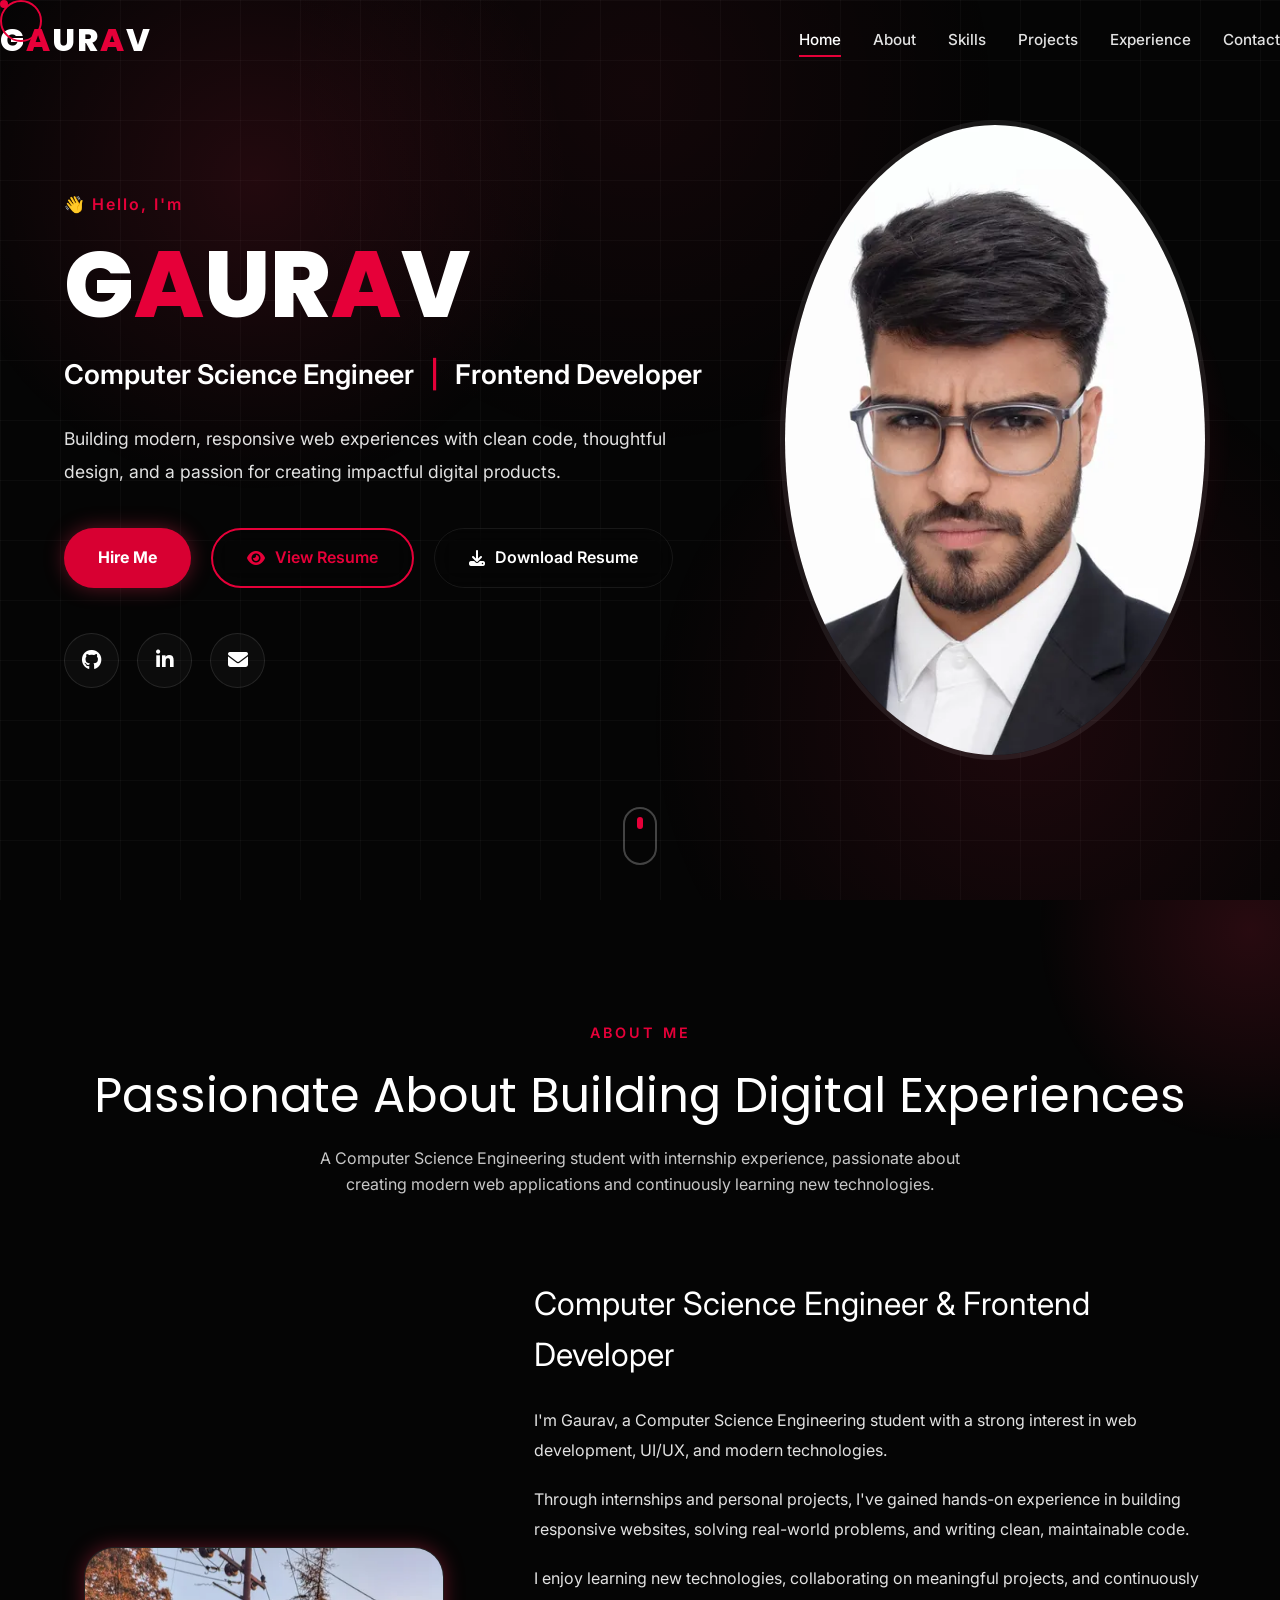
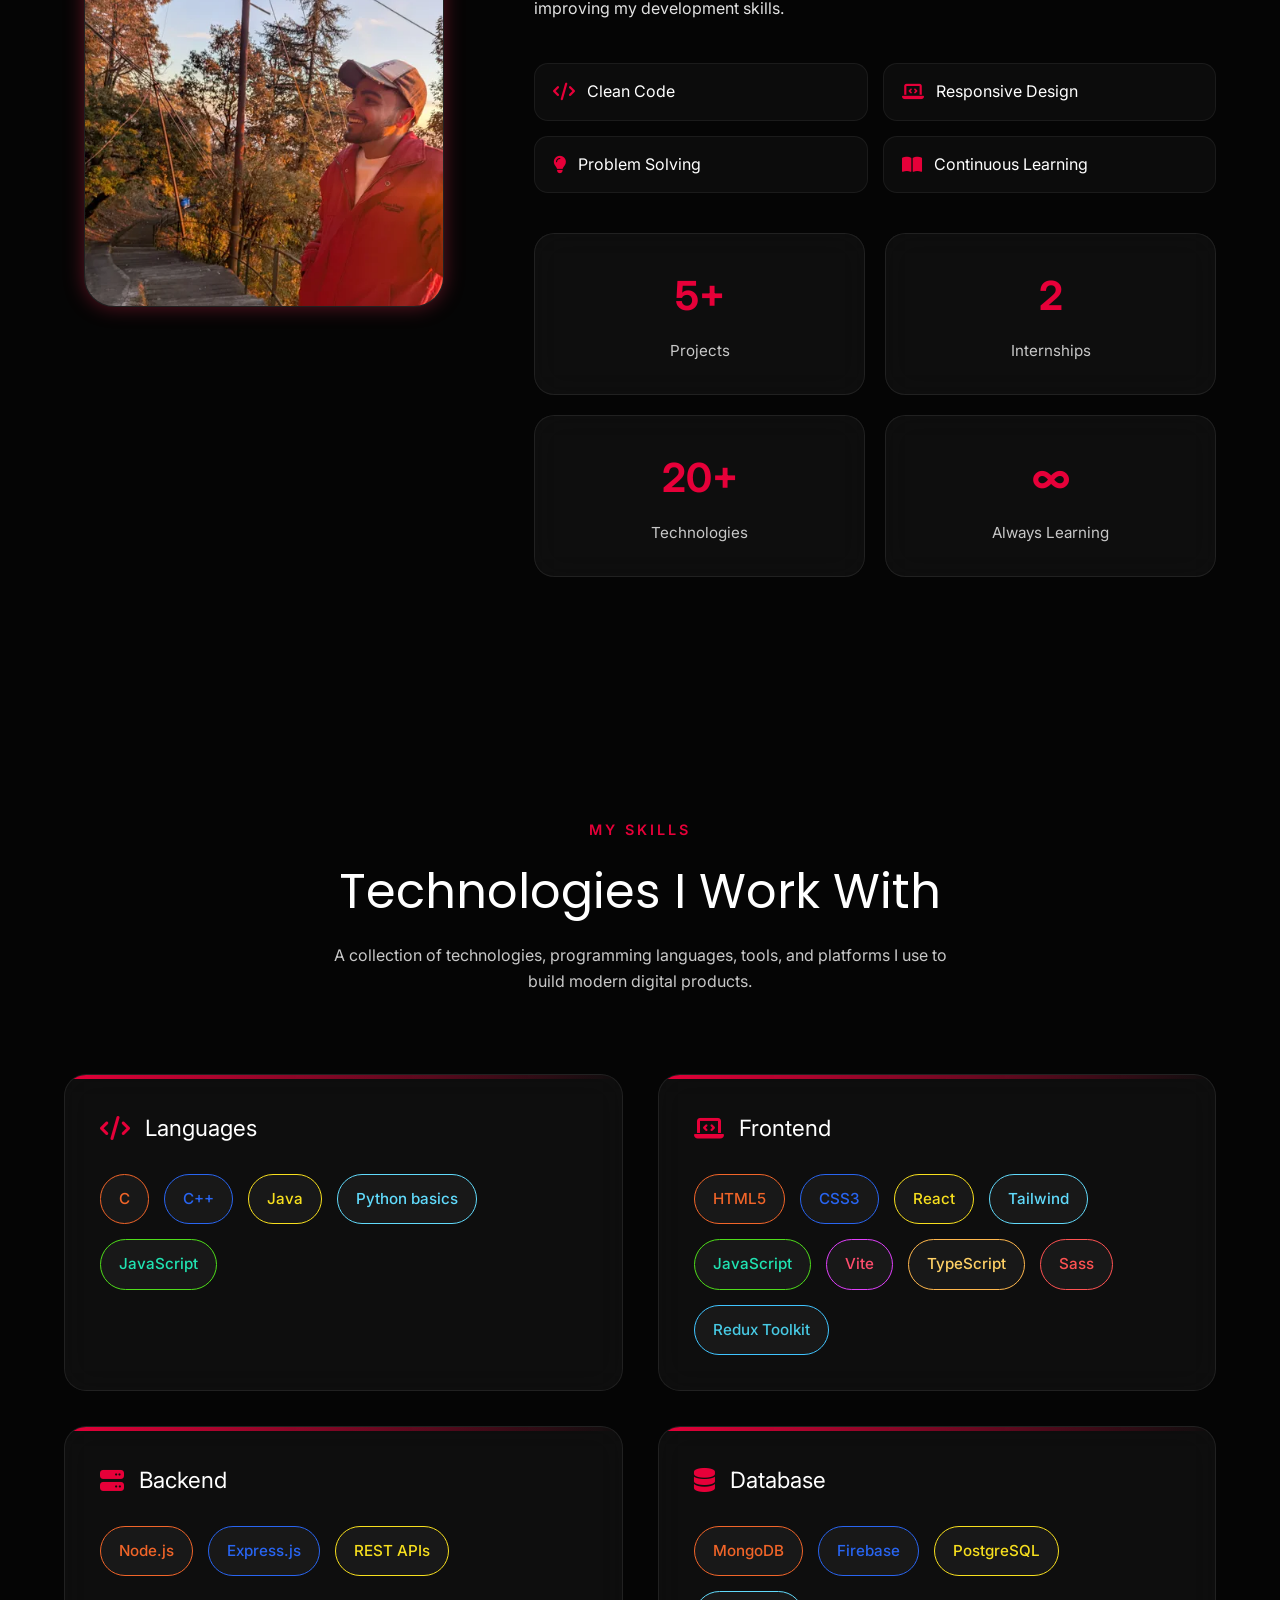
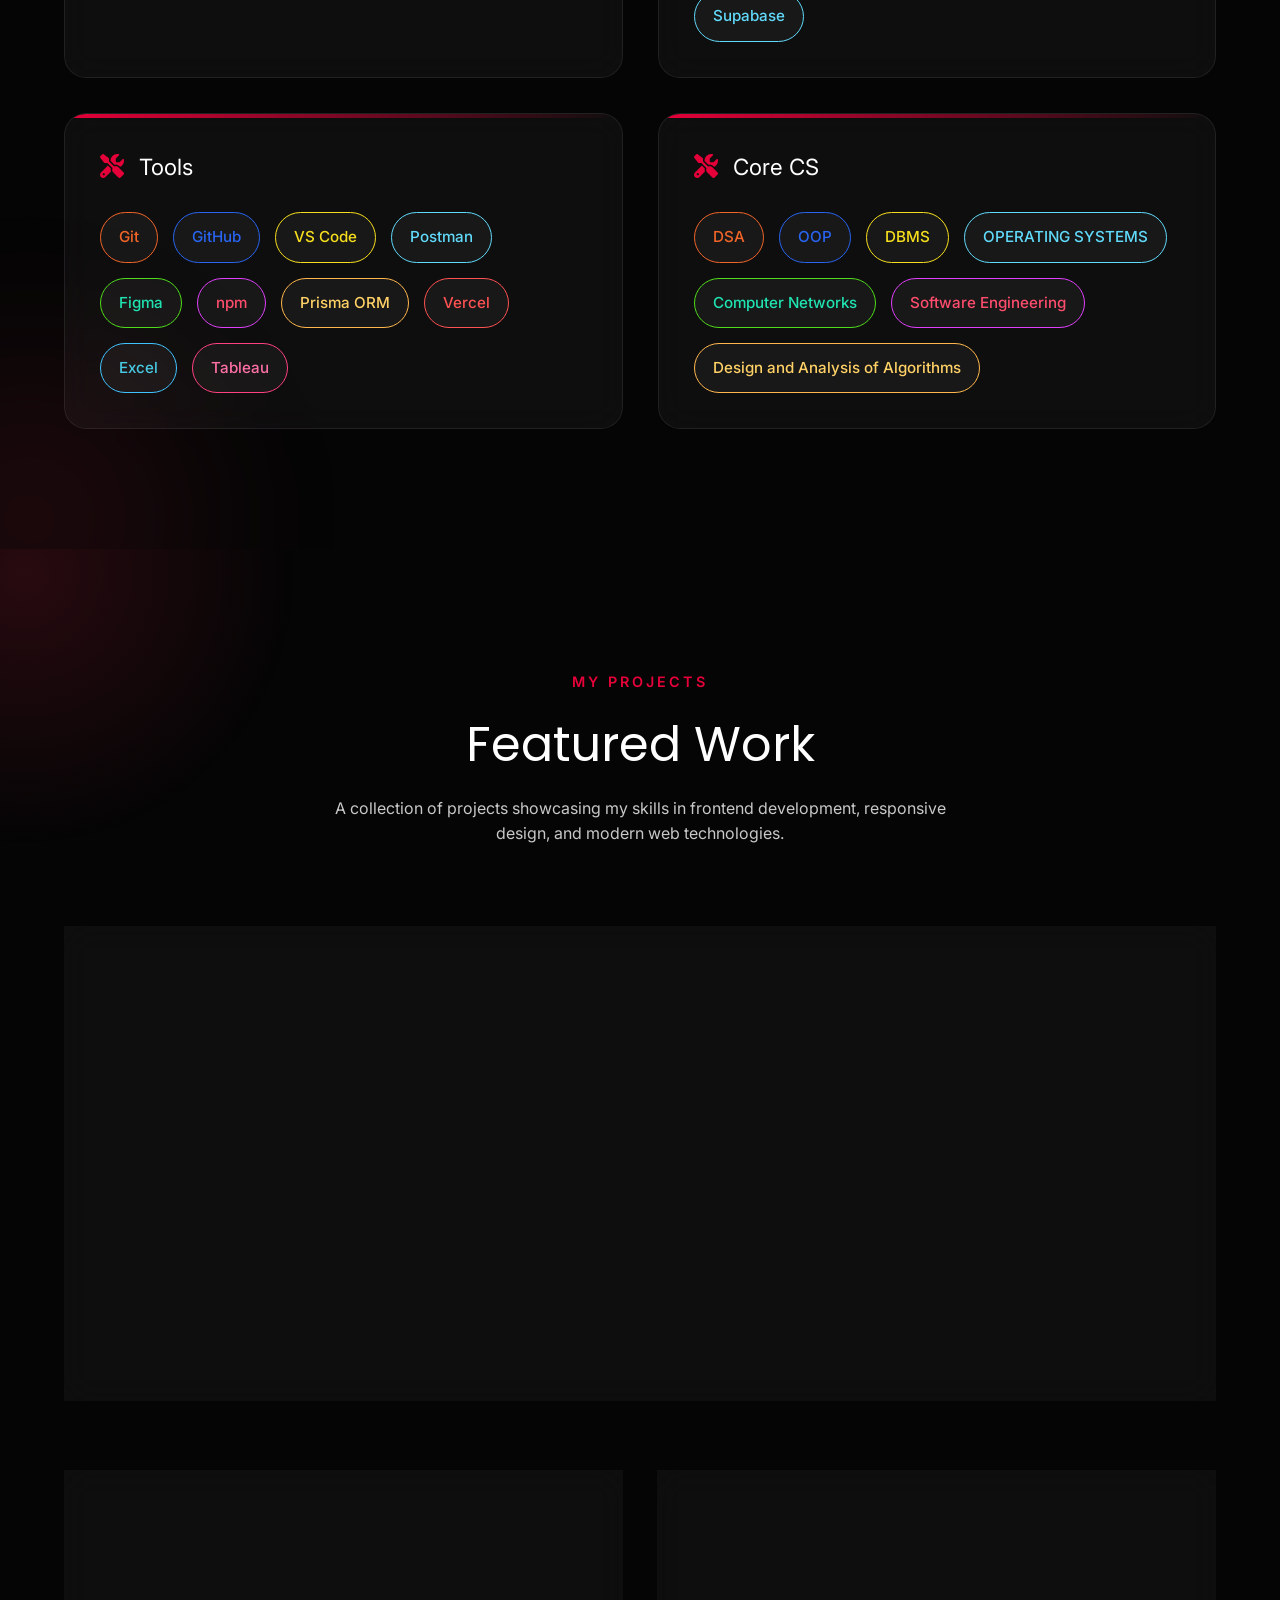
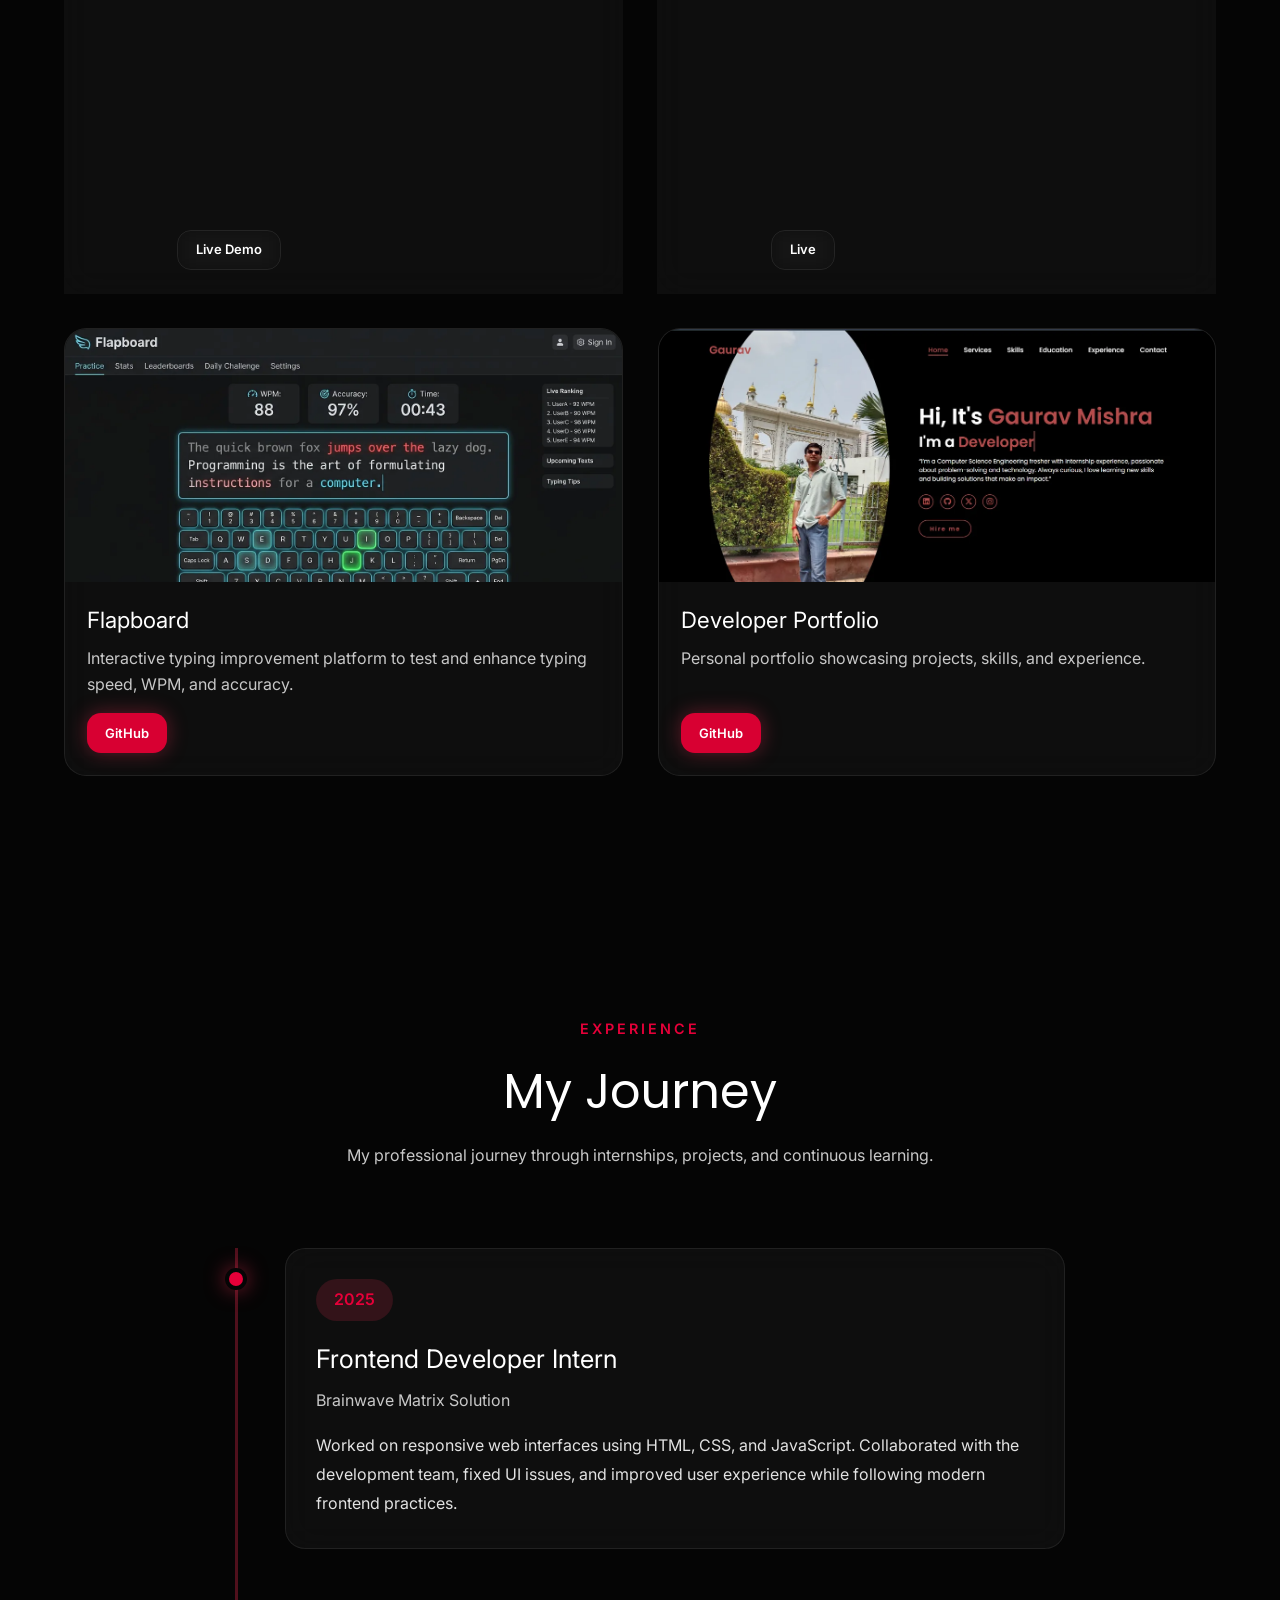
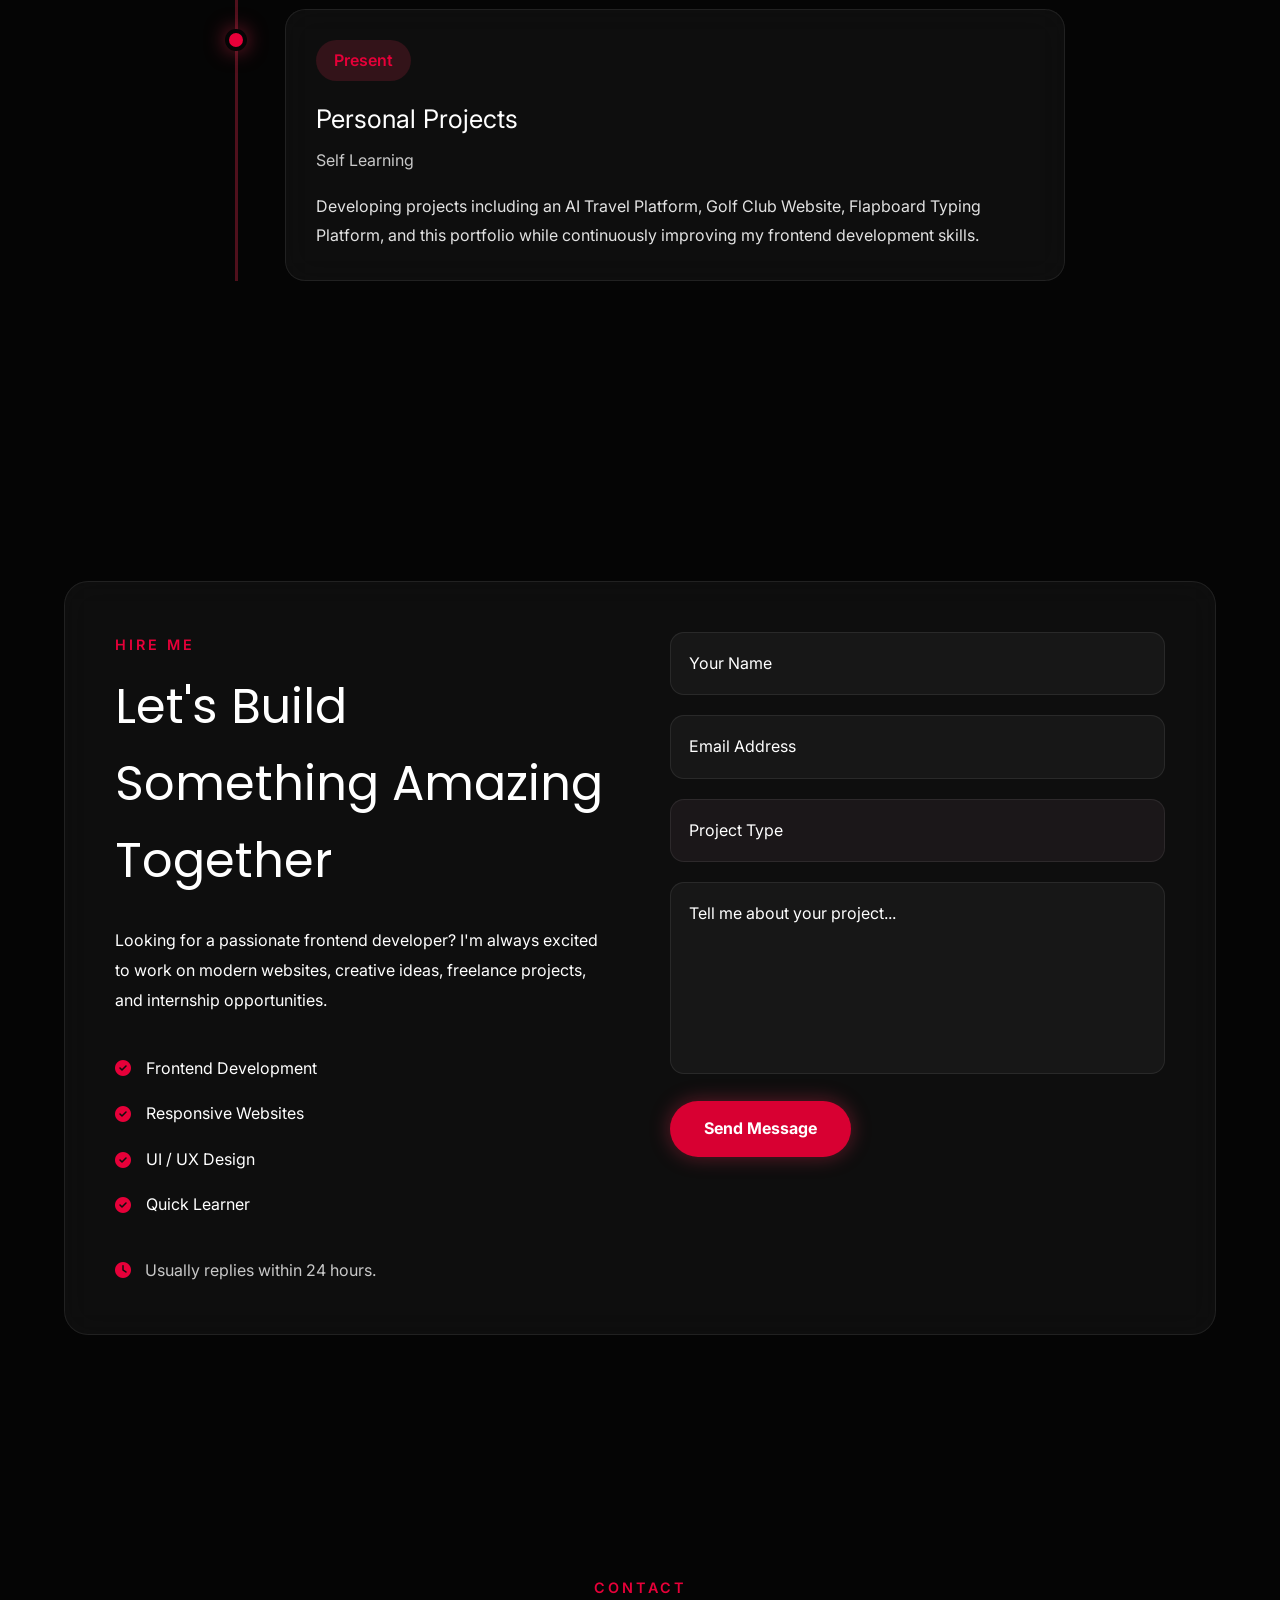
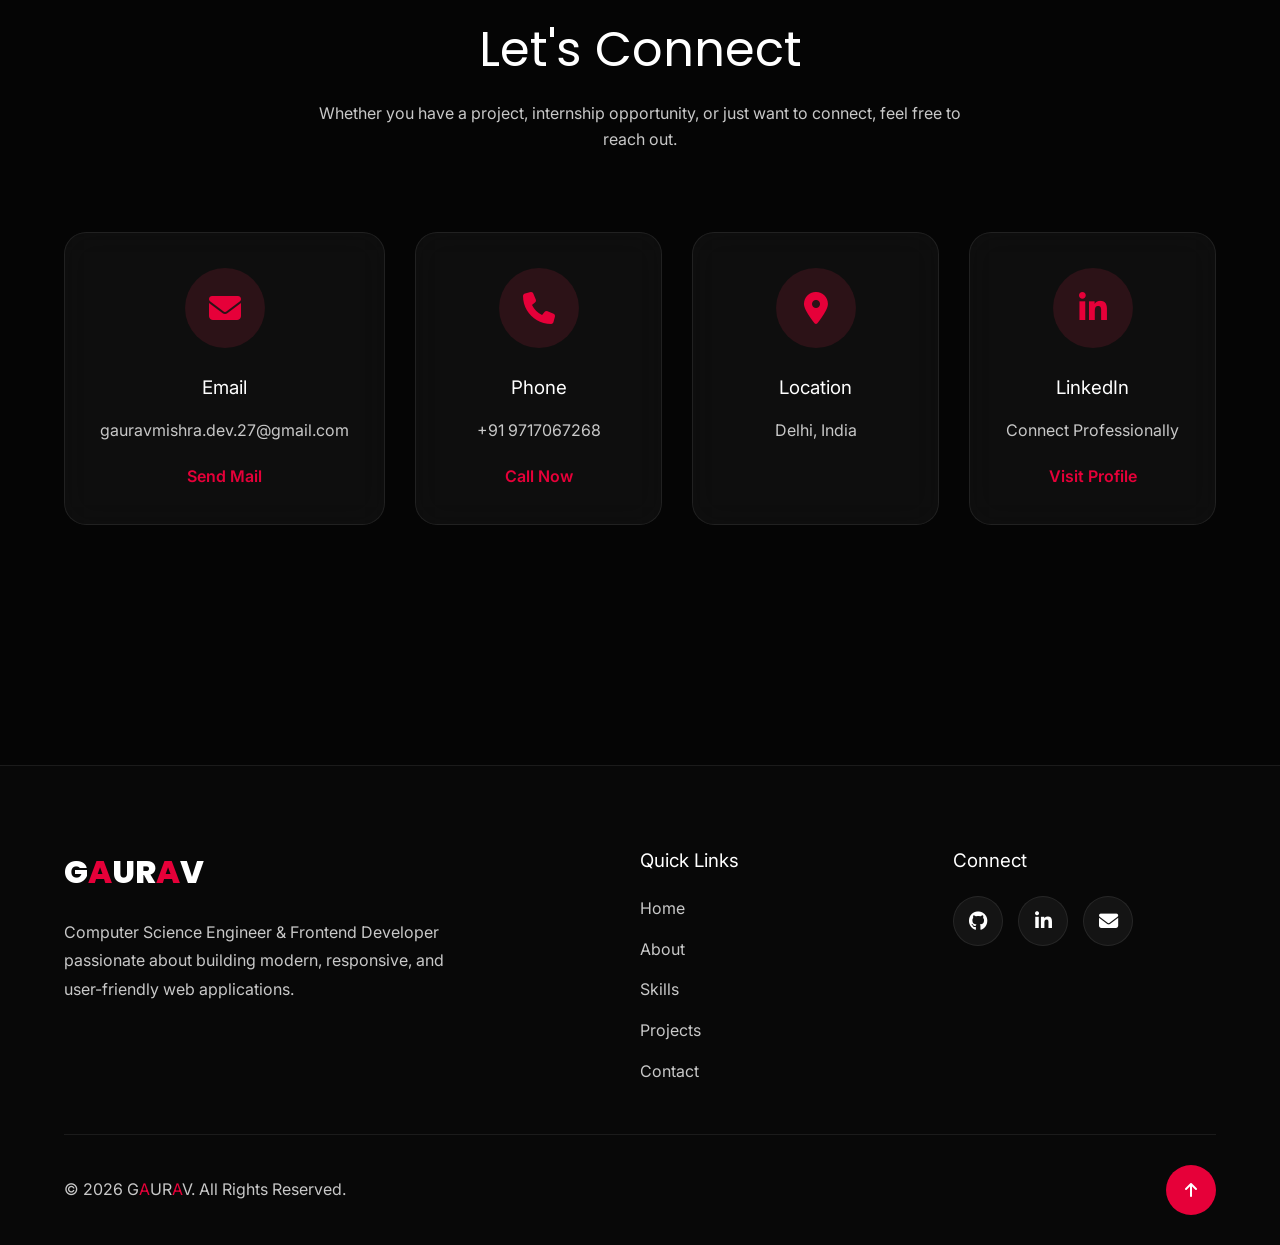
==== index.html @ ffcaaf9e "error solvw" ====
<!DOCTYPE html>
<html lang="en">

<head>

    <!-- ==========================================
                    META TAGS
    =========================================== -->

    <meta charset="UTF-8">
    <meta http-equiv="X-UA-Compatible" content="IE=edge">
    <meta name="viewport" content="width=device-width, initial-scale=1.0">

    <!-- ==========================================
                    SEO
    =========================================== -->

    <title>Gaurav Mishra | Computer Science Engineer</title>

    <meta name="description"
        content="Portfolio of Gaurav Mishra - Computer Science Engineer and Frontend Developer specializing in responsive and modern web applications.">

    <meta name="keywords"
        content="Gaurav Mishra, Portfolio, Frontend Developer, Computer Science Engineer, Web Developer, HTML, CSS, JavaScript">

    <meta name="author" content="Gaurav Mishra">

    <meta name="theme-color" content="#d80032">

    <!-- ==========================================
                    OPEN GRAPH
    =========================================== -->

    <meta property="og:type" content="website">

    <meta property="og:title" content="Gaurav Mishra | Frontend Developer">

    <meta property="og:description" content="Explore my portfolio, projects and resume.">

    <meta property="og:image" content="https://gaurav-portfolio-ea7.pages.dev/assets/preview.jpg">

    <meta property="og:image:width" content="1200">

    <meta property="og:image:height" content="630">

    <meta property="og:url" content="https://gaurav-portfolio-ea7.pages.dev">

    <meta property="og:site_name" content="Gaurav Mishra Portfolio">

    <meta property="og:locale" content="en_US">

    <!-- ==========================================
                    TWITTER CARD
    =========================================== -->

    <meta name="twitter:card" content="summary_large_image">

    <meta name="twitter:title" content="Gaurav Mishra | Frontend Developer">

    <meta name="twitter:description" content="Frontend Developer Portfolio | Projects | Resume | Contact">

    <meta name="twitter:image" content="https://gaurav-portfolio-ea7.pages.dev/assets/preview.jpg">

    <!-- ==========================================
                    FAVICON
    =========================================== -->

    <link rel="icon" href="./assets/favicon.ico" type="image/x-icon">

    <link rel="canonical" href="https://gaurav-portfolio-ea7.pages.dev">

    <meta name="robots" content="index, follow">

    <!-- ==========================================
                    PRELOAD — HERO ONLY
    =========================================== -->

    <link rel="preload" as="image" href="assets/gaurav.webp" type="image/webp" fetchpriority="high">

    <!-- ==========================================
                    GOOGLE FONTS
    =========================================== -->

    <link rel="preconnect" href="https://fonts.googleapis.com">

    <link rel="preconnect" href="https://fonts.gstatic.com" crossorigin>

    <link rel="preload" as="style"
        href="https://fonts.googleapis.com/css2?family=Inter:wght@400;500;600;700&family=Poppins:wght@600;700;800&display=swap">

    <link
        href="https://fonts.googleapis.com/css2?family=Inter:wght@400;500;600;700&family=Poppins:wght@600;700;800&display=swap"
        rel="stylesheet" media="print" onload="this.media='all'">

    <noscript>
        <link
            href="https://fonts.googleapis.com/css2?family=Inter:wght@400;500;600;700&family=Poppins:wght@600;700;800&display=swap"
            rel="stylesheet">
    </noscript>

    <!-- ==========================================
                    FONT AWESOME — non-blocking
    =========================================== -->

    <link rel="preconnect" href="https://cdnjs.cloudflare.com" crossorigin>

    <link rel="preload" href="https://cdnjs.cloudflare.com/ajax/libs/font-awesome/6.7.2/webfonts/fa-solid-900.woff2" as="font" type="font/woff2" crossorigin>
    <link rel="preload" href="https://cdnjs.cloudflare.com/ajax/libs/font-awesome/6.7.2/webfonts/fa-brands-400.woff2" as="font" type="font/woff2" crossorigin>

    <link rel="preload" as="style"
        href="https://cdnjs.cloudflare.com/ajax/libs/font-awesome/6.7.2/css/all.min.css">

    <link rel="stylesheet"
        href="https://cdnjs.cloudflare.com/ajax/libs/font-awesome/6.7.2/css/all.min.css"
        media="print" onload="this.media='all'">

    <noscript>
        <link rel="stylesheet"
            href="https://cdnjs.cloudflare.com/ajax/libs/font-awesome/6.7.2/css/all.min.css">
    </noscript>

    <!-- ==========================================
                    CSS FILES
    =========================================== -->

    <link rel="stylesheet" href="css/bundle.css">

    <!-- ==========================================
                    STRUCTURED DATA
    =========================================== -->

    <script type="application/ld+json">
    {
        "@context": "https://schema.org",
        "@type": "Person",
        "name": "Gaurav Mishra",
        "url": "https://gaurav-portfolio-ea7.pages.dev",
        "image": "https://gaurav-portfolio-ea7.pages.dev/assets/preview.png",
        "jobTitle": "Frontend Developer",
        "description": "Computer Science Engineer and Frontend Developer specializing in responsive and modern web applications.",
        "email": "gauravmishra.dev.27@gmail.com",
        "telephone": "+91-9717067268",
        "address": {
            "@type": "110084",
            "addressLocality": "Delhi",
            "addressCountry": "IN"
        },
        "sameAs": [
            "https://github.com/Gaurav18071",
            "https://in.linkedin.com/in/gaurav18071"
        ]
    }
    </script>
</head>


<body>
    <a href="#home" class="skip-link">Skip to main content</a>

    <div class="cursor-dot" aria-hidden="true"></div>

    <div class="cursor-ring" aria-hidden="true"></div>


    <!-- ==========================================
                LOADER
========================================== -->

<div id="loader">

    <div class="loader-content">

        <div class="loader-logo">

            G<span>A</span>UR<span>A</span>V

        </div>

        <div class="loader-bar">

            <span></span>

        </div>

    </div>

</div>
<script>
    setTimeout(function() {
        var l = document.getElementById("loader");
        if (l) l.classList.add("hide");
    }, 1000);
</script>

<!-- Scroll Progress -->

<div id="progress-bar" role="progressbar" aria-label="Page scroll progress" aria-valuemin="0" aria-valuemax="100" aria-valuenow="0"></div>

    <!-- ================= HEADER ================= -->

    <header id="header" class="header">

    <nav class="navbar">

        <a href="#home" class="logo">
            G<span>A</span>UR<span>A</span>V
        </a>

        <ul class="nav-menu" id="nav-menu">

            <li><a href="#home" class="nav-link">Home</a></li>

            <li><a href="#about" class="nav-link">About</a></li>

            <li><a href="#skills" class="nav-link">Skills</a></li>

            <li><a href="#projects" class="nav-link">Projects</a></li>

            <li><a href="#experience" class="nav-link">Experience</a></li>

            <li><a href="#contact" class="nav-link">Contact</a></li>

        </ul>

        <button type="button" class="hamburger" aria-label="Toggle navigation menu" aria-expanded="false" aria-controls="nav-menu">

            <span aria-hidden="true"></span>
            <span aria-hidden="true"></span>
            <span aria-hidden="true"></span>

        </button>

    </nav>

</header>

    <!-- ================= MAIN ================= -->

    <main>
<!-- ==========================================
                HERO SECTION
========================================== -->

<section class="hero section" id="home">

    <div class="container hero-container">

        <!-- ================= LEFT ================= -->

        <div class="hero-content">

            <span class="hero-subtitle fade-up active">
                👋 Hello, I'm
            </span>

            <h1 class="hero-title fade-up active">

                G<span>A</span>UR<span>A</span>V

            </h1>

            <h2 class="hero-role fade-up active">

                Computer Science Engineer
                <span>|</span>
                Frontend Developer

            </h2>

            <p class="hero-description fade-up active">

                Building modern, responsive web experiences with clean code,
                thoughtful design, and a passion for creating impactful digital
                products.

            </p>

            <!-- Buttons -->

            <div class="hero-buttons">

    <a href="#hire" class="btn btn-primary">
        Hire Me
    </a>

    <a href="assets/Gaurav_Mishra_Resume.pdf"
       target="_blank"
       rel="noopener noreferrer"
       class="btn btn-secondary">

        <i class="fas fa-eye" aria-hidden="true"></i>
        View Resume

    </a>

    <a href="assets/Gaurav_Mishra_Resume.pdf"
       download="Gaurav_Mishra_Resume.pdf"
       class="btn btn-outline">

        <i class="fas fa-download" aria-hidden="true"></i>
        Download Resume

    </a>

</div>

            <!-- Social -->

            <div class="hero-social fade-up active">

                <a href="https://github.com/Gaurav18071" target="_blank" rel="noopener noreferrer" aria-label="Visit Gaurav on GitHub">

                    <i class="fab fa-github" aria-hidden="true"></i>

                </a>

                <a href="https://in.linkedin.com/in/gaurav18071" target="_blank" rel="noopener noreferrer" aria-label="Connect with Gaurav on LinkedIn">

                    <i class="fab fa-linkedin-in" aria-hidden="true"></i>

                </a>

    <a href="https://mail.google.com/mail/?view=cm&fs=1&to=gauravmishra.dev.27@gmail.com"
   target="_blank" rel="noopener noreferrer" aria-label="Send email to Gaurav">
    <i class="fas fa-envelope" aria-hidden="true"></i>
</a>
            </div>

        </div>

        <!-- ================= RIGHT ================= -->

        <div class="hero-image fade-up active">

            <div class="image-wrapper float">

                <div class="image-glow"></div>

                <picture>
                    <source srcset="assets/gaurav.webp" type="image/webp">
                    <img
                        src="assets/gaurav.jpg"
                        alt="Portrait of Gaurav Mishra, Frontend Developer"
                        width="430"
                        height="645"
                        fetchpriority="high"
                        decoding="async">
                </picture>

            </div>

        </div>

    </div>

    <!-- Scroll Indicator -->

    <a href="#about" class="scroll-indicator" aria-label="Scroll to About section">

        <span aria-hidden="true"></span>

    </a>

</section>
<!-- ==========================================
                ABOUT SECTION
========================================== -->

<section class="about section" id="about">

    <div class="container">

        <div class="section-header">

            <span class="section-subtitle">
                About Me
            </span>

            <h2 class="section-title">
                Passionate About Building Digital Experiences
            </h2>

            <p class="section-description">

                A Computer Science Engineering student with internship experience,
                passionate about creating modern web applications and continuously
                learning new technologies.

            </p>

        </div>


        <div class="about-container">

            <!-- Left -->

            <div class="about-image">

                <div class="about-image-wrapper">

                    <picture>
                        <source srcset="assets/gaurav2.webp" type="image/webp">
                        <img src="assets/gaurav2.jpg"
                             alt="Gaurav Mishra working on web development projects"
                             width="360"
                             height="479"
                             loading="lazy"
                             decoding="async">
                    </picture>

                </div>

            </div>


            <!-- Right -->

            <div class="about-content">

                <h3>

                    Computer Science Engineer &
                    Frontend Developer

                </h3>

                <p>

                    I'm Gaurav, a Computer Science Engineering student with a
                    strong interest in web development, UI/UX, and modern
                    technologies.

                </p>

                <p>

                    Through internships and personal projects, I've gained
                    hands-on experience in building responsive websites,
                    solving real-world problems, and writing clean,
                    maintainable code.

                </p>

                <p>

                    I enjoy learning new technologies, collaborating on
                    meaningful projects, and continuously improving my
                    development skills.

                </p>
                <div class="about-highlights">

    <div class="highlight-item">
        <i class="fas fa-code"></i>
        <span>Clean Code</span>
    </div>

    <div class="highlight-item">
        <i class="fas fa-laptop-code"></i>
        <span>Responsive Design</span>
    </div>

    <div class="highlight-item">
        <i class="fas fa-lightbulb"></i>
        <span>Problem Solving</span>
    </div>

    <div class="highlight-item">
        <i class="fas fa-book-open"></i>
        <span>Continuous Learning</span>
    </div>

</div>


                <div class="about-stats">

                    <div class="stat-card glass-card">

                        <span class="stat-number">5+</span>

                        <span>Projects</span>

                    </div>

                    <div class="stat-card glass-card">

                        <span class="stat-number">2</span>

                        <span>Internships</span>

                    </div>

                    <div class="stat-card glass-card">

                        <span class="stat-number">20+</span>

                        <span>Technologies</span>

                    </div>

                    <div class="stat-card glass-card">

                        <span class="stat-number">∞</span>

                        <span>Always Learning</span>

                    </div>

                </div>

            </div>

        </div>

    </div>

</section>

        <!-- Skills -->
        <!-- ==========================================
                SKILLS SECTION
========================================== -->

<section class="skills section" id="skills">

    <div class="container">

        <div class="section-header">

            <span class="section-subtitle">
                My Skills
            </span>

            <h2 class="section-title">
                Technologies I Work With
            </h2>

            <p class="section-description">
                A collection of technologies, programming languages, tools,
                and platforms I use to build modern digital products.
            </p>

        </div>


        <div class="skills-grid">

            <!-- Languages -->

            <div class="skill-card glass-card">

                <div class="card-title">

                    <i class="fas fa-code"></i>

                    <h3>Languages</h3>

                </div>

                <div class="skill-tags">

                    <span class="skill-pill">C</span>

                    <span class="skill-pill">C++</span>

                    <span class="skill-pill">Java</span>

                    <span class="skill-pill">Python basics</span>

                    <span class="skill-pill">JavaScript</span>

                </div>

            </div>


            <!-- Frontend -->

            <div class="skill-card glass-card">

                <div class="card-title">

                    <i class="fas fa-laptop-code"></i>

                    <h3>Frontend</h3>

                </div>

                <div class="skill-tags">

                    <span class="skill-pill">HTML5</span>

                    <span class="skill-pill">CSS3</span>

                    <span class="skill-pill">React</span>

                    <span class="skill-pill">Tailwind</span>

                    <span class="skill-pill">JavaScript</span>
                    
                    <span class="skill-pill">Vite</span>
                    <span class="skill-pill">TypeScript</span>
                    <span class="skill-pill">Sass</span>
                    <span class="skill-pill">Redux Toolkit</span>
                </div>

            </div>


            <!-- Backend -->

            <div class="skill-card glass-card">

                <div class="card-title">

                    <i class="fas fa-server"></i>

                    <h3>Backend</h3>

                </div>

                <div class="skill-tags">

                    <span class="skill-pill">Node.js</span>

                    <span class="skill-pill">Express.js</span>
                    <span class="skill-pill">REST APIs</span>

                </div>

            </div>


            <!-- Database -->

            <div class="skill-card glass-card">

                <div class="card-title">

                    <i class="fas fa-database"></i>

                    <h3>Database</h3>

                </div>

                <div class="skill-tags">

                    <span class="skill-pill">MongoDB</span>

                    <span class="skill-pill">Firebase</span>
                    <span class="skill-pill">PostgreSQL</span>
                    <span class="skill-pill">Supabase</span>

                </div>

            </div>


            <!-- Tools -->

            <div class="skill-card glass-card">

                <div class="card-title">

                    <i class="fas fa-screwdriver-wrench"></i>

                    <h3>Tools</h3>

                </div>

                <div class="skill-tags">

                    <span class="skill-pill">Git</span>

                    <span class="skill-pill">GitHub</span>

                    <span class="skill-pill">VS Code</span>

                    <span class="skill-pill">Postman</span>

                    <span class="skill-pill">Figma</span>
                    
                    <span class="skill-pill">npm</span>
                    <span class="skill-pill">Prisma ORM</span>
                     <span class="skill-pill">Vercel</span>
                    <span class="skill-pill">Excel</span>

                    <span class="skill-pill">Tableau</span>

                </div>
                 
            </div>
            <div class="skill-card glass-card">

                <div class="card-title">

                    <i class="fas fa-screwdriver-wrench"></i>

                    <h3>Core CS</h3>

                </div>

                <div class="skill-tags">

                    <span class="skill-pill">DSA</span>

                    <span class="skill-pill">OOP</span>

                <span class="skill-pill">DBMS</span>

                    <span class="skill-pill">OPERATING SYSTEMS</span>

                    <span class="skill-pill">Computer Networks</span>
                    
                    <span class="skill-pill">Software Engineering</span>
                    <span class="skill-pill">Design and Analysis of Algorithms</span>

                    
                </div>


        </div>

    </div>

</section>

        <!-- Projects -->
        <!-- ==========================================
                PROJECTS SECTION
========================================== -->

<section class="projects section" id="projects">

    <div class="container">

        <div class="section-header">

            <span class="section-subtitle">
                My Projects
            </span>

            <h2 class="section-title">
                Featured Work
            </h2>

            <p class="section-description">
                A collection of projects showcasing my skills in frontend
                development, responsive design, and modern web technologies.
            </p>

        </div>

        <!-- Featured Project -->

        <div class="featured-project glass-card">

            <div class="featured-image">

                <picture>
                    <source srcset="assets/estrip.webp" type="image/webp">
                    <img src="assets/estrip.jpg"
                        alt="Estrip AI travel platform dashboard preview"
                        width="1200"
                        height="550"
                        loading="lazy"
                        decoding="async">
                </picture>

            </div>

            <div class="featured-content">

                <span class="project-tag">
                    ⭐ Featured Project
                </span>

                <h3>Estrip - AI Travel Platform</h3>

                <p>

                    A modern travel and tourism platform that helps users
                    discover destinations, plan trips, view weather,
                    convert currencies, and receive AI-powered travel
                    recommendations.

                </p>

                <div class="tech-stack">

                    <span>HTML5</span>
                    <span>CSS3</span>
                    <span>JavaScript</span>
                    <span>Weather API</span>
                    <span>Currency API</span>

                </div>

                <div class="project-buttons">

                    <a href="https://github.com/Gaurav18071/Estrip" target="_blank" rel="noopener noreferrer" class="btn btn-primary" aria-label="View Estrip AI Travel Platform repository on GitHub">
                        GitHub
                    </a>

                </div>

            </div>

        </div>

        <!-- Project Grid -->

        <div class="project-grid">

            <!-- Golf -->

            <article class="project-card glass-card">

                <div class="project-card__media">
                    <picture>
                        <source srcset="assets/golf-course.webp" type="image/webp">
                        <img src="assets/golf-course.jpg"
                            alt="Golf Club Website landing page screenshot"
                            width="600"
                            height="900"
                            loading="lazy"
                            decoding="async">
                    </picture>
                </div>

                <h3>Golf Club Website</h3>

                <p>
                    Premium responsive golf club landing page with modern UI.
                </p>

                <div class="project-card-buttons">
                    <a href="https://github.com/Gaurav18071" target="_blank" rel="noopener noreferrer" class="btn btn-primary" aria-label="View Golf Club Website repository on GitHub">GitHub</a>
                    <a href="https://golf-platform-gn.vercel.app" target="_blank" rel="noopener noreferrer" class="btn btn-outline" aria-label="Visit Golf Club Website live demo">Live Demo</a>
                </div>

            </article>

            <!-- Neuro Quiz -->

            <article class="project-card glass-card">

                <div class="project-card__media">
                    <picture>
                        <source srcset="assets/quiz.webp" type="image/webp">
                        <img src="assets/quiz.jpg"
                            alt="Neuro Quiz interactive quiz platform screenshot"
                            width="600"
                            height="273"
                            loading="lazy"
                            decoding="async">
                    </picture>
                </div>

                <h3>Neuro Quiz</h3>

                <p>
                    Interactive Quiz Platform Built with Vanilla JavaScript &amp; Vite
                </p>

                <div class="project-card-buttons">
                    <a href="https://github.com/Gaurav18071/NeuroQuiz" target="_blank" rel="noopener noreferrer" class="btn btn-primary" aria-label="View Neuro Quiz repository on GitHub">GitHub</a>
                    <a href="https://neuroquiz-g.vercel.app/" target="_blank" rel="noopener noreferrer" class="btn btn-outline" aria-label="Visit Neuro Quiz live demo">Live</a>
                </div>

            </article>

            <!-- Flapboard -->

            <article class="project-card glass-card">

                <div class="project-card__media">
                    <picture>
                        <source srcset="assets/flapboard.webp" type="image/webp">
                        <img src="assets/flapboard.png"
                            alt="Flapboard typing improvement platform screenshot"
                            width="600"
                            height="338"
                            loading="lazy"
                            decoding="async">
                    </picture>
                </div>

                <h3>Flapboard</h3>

                <p>
                    Interactive typing improvement platform to test and enhance typing speed, WPM, and accuracy.
                </p>

                <div class="project-card-buttons">
                    <a href="https://github.com/Gaurav18071/typingMaster" target="_blank" rel="noopener noreferrer" class="btn btn-primary" aria-label="View Flapboard Typing Platform repository on GitHub">GitHub</a>
                </div>

            </article>

            <!-- Portfolio -->

            <article class="project-card glass-card">

                <div class="project-card__media">
                    <picture>
                        <source srcset="assets/portfolio.webp" type="image/webp">
                        <img src="assets/portfolio.jpg"
                            alt="Developer portfolio website screenshot"
                            width="1200"
                            height="551"
                            loading="lazy"
                            decoding="async">
                    </picture>
                </div>

                <h3>Developer Portfolio</h3>

                <p>
                    Personal portfolio showcasing projects, skills, and experience.
                </p>

                <div class="project-card-buttons">
                    <a href="https://github.com/Gaurav18071" target="_blank" rel="noopener noreferrer" class="btn btn-primary" aria-label="View Developer Portfolio repository on GitHub">GitHub</a>
                </div>

            </article>

        </div>

    </div>

</section>

        <!-- Experience -->
    <!-- ==========================================
                EXPERIENCE SECTION
========================================== -->

<section class="experience section" id="experience">

    <div class="container">

        <div class="section-header">

            <span class="section-subtitle">
                Experience
            </span>

            <h2 class="section-title">
                My Journey
            </h2>

            <p class="section-description">
                My professional journey through internships, projects, and
                continuous learning.
            </p>

        </div>

        <div class="timeline">

            <!-- Internship -->

            <div class="timeline-item">

                <div class="timeline-dot"></div>

                <div class="timeline-content glass-card">

                    <span class="timeline-date">
                        2025
                    </span>

                    <h3>
                        Frontend Developer Intern
                    </h3>

                    <h4>
                        Brainwave Matrix Solution
                    </h4>

                    <p>

                        Worked on responsive web interfaces using HTML, CSS,
                        and JavaScript. Collaborated with the development team,
                        fixed UI issues, and improved user experience while
                        following modern frontend practices.

                    </p>

                </div>

            </div>

            <!-- Portfolio -->

            <div class="timeline-item">

                <div class="timeline-dot"></div>

                <div class="timeline-content glass-card">

                    <span class="timeline-date">
                        Present
                    </span>

                    <h3>
                        Personal Projects
                    </h3>

                    <h4>
                        Self Learning
                    </h4>

                    <p>

                        Developing projects including an AI Travel Platform,
                        Golf Club Website, Flapboard Typing Platform,
                        and this portfolio while continuously improving my
                        frontend development skills.

                    </p>

                </div>

            </div>

        </div>

    </div>

</section>


        <!-- Hire Me -->
    <!-- ==========================================
                HIRE ME SECTION
========================================== -->

<section class="hire section" id="hire">

    <div class="container">

        <div class="hire-wrapper glass-card">

            <!-- Left Side -->

            <div class="hire-content">

                <span class="section-subtitle">
                    Hire Me
                </span>

                <h2 class="section-title">
                    Let's Build Something Amazing Together
                </h2>

                <p>

                    Looking for a passionate frontend developer? I'm always
                    excited to work on modern websites, creative ideas,
                    freelance projects, and internship opportunities.

                </p>

                <div class="hire-features">

                    <div class="feature">
                        <i class="fas fa-check-circle"></i>
                        <span>Frontend Development</span>
                    </div>

                    <div class="feature">
                        <i class="fas fa-check-circle"></i>
                        <span>Responsive Websites</span>
                    </div>

                    <div class="feature">
                        <i class="fas fa-check-circle"></i>
                        <span>UI / UX Design</span>
                    </div>

                    <div class="feature">
                        <i class="fas fa-check-circle"></i>
                        <span>Quick Learner</span>
                    </div>

                </div>

                <div class="response-time">

                    <i class="fas fa-clock"></i>

                    Usually replies within 24 hours.

                </div>

            </div>

            <!-- Right Side -->
<form class="hire-form" id="contactForm" aria-label="Contact form">

    <!-- Web3Forms -->

    <input
        type="hidden"
        name="access_key"
        value="065e0bab-f769-4120-be5d-e1caa84da015">

    <input
        type="hidden"
        name="subject"
        value="New Portfolio Inquiry">

    <input
        type="hidden"
        name="from_name"
        value="Portfolio Website">

    <!-- Honeypot -->

    <input
        type="checkbox"
        name="botcheck"
        class="visually-hidden"
        tabindex="-1"
        aria-hidden="true">

    <!-- Name -->

    <div class="input-group">

        <label class="visually-hidden" for="contact-name">Your Name</label>

        <input
            type="text"
            id="contact-name"
            name="name"
            placeholder="Your Name"
            autocomplete="name"
            required>

    </div>

    <!-- Email -->

    <div class="input-group">

        <label class="visually-hidden" for="contact-email">Email Address</label>

        <input
            type="email"
            id="contact-email"
            name="email"
            placeholder="Email Address"
            autocomplete="email"
            required>

    </div>

    <!-- Project -->

    <div class="input-group">

        <label class="visually-hidden" for="contact-project">Project Type</label>

        <select
            id="contact-project"
            name="project"
            required>

            <option value="" disabled selected>

                Project Type

            </option>

            <option>Website Development</option>

            <option>Portfolio Website</option>

            <option>Landing Page</option>

            <option>Internship Opportunity</option>

            <option>Freelance Project</option>

            <option>UI / UX Design</option>

            <option>Other</option>

        </select>

    </div>

    <!-- Message -->

    <div class="input-group">

        <label class="visually-hidden" for="contact-message">Project details</label>

        <textarea
            id="contact-message"
            rows="6"
            name="message"
            placeholder="Tell me about your project..."
            required></textarea>

    </div>

    <!-- Button -->

    <button
        type="submit"
        class="btn btn-primary"
        id="submitBtn">

        <span class="btn-text">

            Send Message

        </span>

    </button>

</form>

 <!-- ==========================================
        SUCCESS POPUP
========================================== -->

<div id="successModal" class="success-modal" role="dialog" aria-modal="true" aria-labelledby="successModalTitle">

    <div class="success-box">

        <div class="success-icon" aria-hidden="true">

            <i class="fas fa-circle-check"></i>

        </div>

        <h2 id="successModalTitle">

            Message Sent Successfully!

        </h2>

        <p>

            Thank you for reaching out.

            <br><br>

            Your message has been received successfully.

            I'll review it carefully and get back to you
            within <strong>24 hours.</strong>

            <br><br>

            Have a wonderful day! 🚀

        </p>

        <button
            class="btn btn-primary"
            id="closeModal"
            aria-label="Close modal window">

            Awesome!

        </button>

    </div>

</div>         

        </div>

    </div>

</section>

        <!-- Contact -->
        <!-- ==========================================
                CONTACT SECTION
========================================== -->

<section class="contact section" id="contact">

    <div class="container">

        <div class="section-header">

            <span class="section-subtitle">
                Contact
            </span>

            <h2 class="section-title">
                Let's Connect
            </h2>

            <p class="section-description">
                Whether you have a project, internship opportunity, or just want
                to connect, feel free to reach out.
            </p>

        </div>

        <div class="contact-grid">

            <!-- Email -->

            <div class="contact-card glass-card">

                <div class="contact-icon">

                    <i class="fas fa-envelope"></i>

                </div>

                <h3>Email</h3>

                <p>gauravmishra.dev.27@gmail.com</p>

                <a href="https://mail.google.com/mail/?view=cm&fs=1&to=gauravmishra.dev.27@gmail.com"
   target="_blank" rel="noopener noreferrer" aria-label="Send email to Gaurav Mishra">
    Send Mail
</a>

            </div>

            <!-- Phone -->

            <div class="contact-card glass-card">

                <div class="contact-icon">

                    <i class="fas fa-phone"></i>

                </div>

                <h3>Phone</h3>

                <p>+91 9717067268</p>

                <a href="tel:+919717067268" aria-label="Call Gaurav Mishra at +91 9717067268">
                    Call Now
                </a>

            </div>

            <!-- Location -->

            <div class="contact-card glass-card">

                <div class="contact-icon">

                    <i class="fas fa-location-dot"></i>

                </div>

                <h3>Location</h3>

                <p>Delhi, India</p>

                

            </div>

            <!-- LinkedIn -->

            <div class="contact-card glass-card">

                <div class="contact-icon">

                    <i class="fab fa-linkedin-in"></i>

                </div>

                <h3>LinkedIn</h3>

                <p>Connect Professionally</p>

                <a href="https://in.linkedin.com/in/gaurav18071" target="_blank" rel="noopener noreferrer" aria-label="Visit Gaurav Mishra's LinkedIn profile">
                    Visit Profile
                </a>

            </div>

        </div>

    </div>

</section>

    </main>

    <!-- ================= FOOTER ================= -->
       <!-- ==========================================
                FOOTER
========================================== -->

<footer class="footer">

    <div class="container">

        <div class="footer-content">

            <!-- Left -->

            <div class="footer-brand">

                <a href="#home" class="footer-logo">
                    G<span>A</span>UR<span>A</span>V
                </a>

                <p>

                    Computer Science Engineer & Frontend Developer passionate
                    about building modern, responsive, and user-friendly web
                    applications.

                </p>

            </div>

            <!-- Quick Links -->

            <div class="footer-links">

                <h3>Quick Links</h3>

                <ul>

                    <li><a href="#home">Home</a></li>

                    <li><a href="#about">About</a></li>

                    <li><a href="#skills">Skills</a></li>

                    <li><a href="#projects">Projects</a></li>

                    <li><a href="#contact">Contact</a></li>

                </ul>

            </div>

            <!-- Social -->

            <div class="footer-social">

                <h3>Connect</h3>

                <div class="social-icons">

                    <a href="https://github.com/Gaurav18071" target="_blank" rel="noopener noreferrer" aria-label="GitHub profile">

                        <i class="fab fa-github" aria-hidden="true"></i>

                    </a>

                    <a href="https://in.linkedin.com/in/gaurav18071" target="_blank" rel="noopener noreferrer" aria-label="LinkedIn profile">

                        <i class="fab fa-linkedin-in" aria-hidden="true"></i>

                    </a>

                    <a href="mailto:gauravmishra.dev.27@gmail.com" aria-label="Email Gaurav">

                        <i class="fas fa-envelope" aria-hidden="true"></i>

                    </a>

                </div>

            </div>

        </div>

        <div class="footer-bottom">

            <p>

                © 2026 G<span>A</span>UR<span>A</span>V.
                All Rights Reserved.

            </p>

            <a href="#home" class="back-to-top" aria-label="Back to top">

                <i class="fas fa-arrow-up" aria-hidden="true"></i>

            </a>

        </div>

    </div>

    </footer>

    <!-- ==========================================
                    JAVASCRIPT (Minified & Deferred)
    =========================================== -->

<script src="js/app.min.js" defer></script>
    

</body>

</html>
---- css/bundle.css ----
/* ======================================================
   GAURAV PORTFOLIO
   Design System Variables
   ====================================================== */

:root {

    /* ==================================================
       COLORS
       ================================================== */

    --clr-bg: #050505;
    --clr-bg-secondary: #0d0d0d;
    --clr-card: #121212;
    --clr-card-hover: #191919;

    --clr-primary: #e60039;
    --clr-primary-dark: #b80028;
    --clr-primary-light: #ff3366;

    --clr-white: #ffffff;
    --clr-text: #e2e2e2;
    --clr-text-light: #c8c8c8;

    --clr-border: rgba(255,255,255,.08);

    --clr-success: #00c853;
    --clr-warning: #ffb300;
    --clr-danger: #ff1744;



    /* ==================================================
       TYPOGRAPHY
       ================================================== */

    --font-heading: "Poppins", sans-serif;
    --font-body: "Inter", sans-serif;

    --fw-light: 300;
    --fw-regular: 400;
    --fw-medium: 500;
    --fw-semibold: 600;
    --fw-bold: 700;
    --fw-extra-bold: 800;



    /* ==================================================
       FONT SIZE
       ================================================== */

    --fs-xs: .75rem;
    --fs-sm: .875rem;
    --fs-base: 1rem;
    --fs-md: 1.125rem;
    --fs-lg: 1.5rem;
    --fs-xl: 2rem;
    --fs-2xl: 3rem;
    --fs-3xl: 4rem;
    --fs-hero: 5rem;



    /* ==================================================
       SPACING
       ================================================== */

    --space-xs: .5rem;
    --space-sm: .75rem;
    --space-md: 1rem;
    --space-lg: 1.5rem;
    --space-xl: 2rem;
    --space-2xl: 3rem;
    --space-3xl: 5rem;
    --space-section: 7rem;



    /* ==================================================
       BORDER RADIUS
       ================================================== */

    --radius-sm: 8px;
    --radius-md: 14px;
    --radius-lg: 20px;
    --radius-xl: 30px;
    --radius-round: 50px;



    /* ==================================================
       CONTAINER
       ================================================== */

    --container-width: 1200px;



    /* ==================================================
       SHADOWS
       ================================================== */

    --shadow-sm:
        0 5px 20px rgba(0,0,0,.25);

    --shadow-md:
        0 10px 30px rgba(0,0,0,.35);

    --shadow-lg:
        0 20px 50px rgba(0,0,0,.45);

    --shadow-red:
        0 0 20px rgba(255,45,85,.35);

    --shadow-red-lg:
        0 0 45px rgba(255,45,85,.45);



    /* ==================================================
       GLASS EFFECT
       ================================================== */

    --glass-bg:
        rgba(255,255,255,.04);

    --glass-border:
        rgba(255,255,255,.08);

    --glass-blur:
        blur(16px);



    /* ==================================================
       TRANSITIONS
       ================================================== */

    --transition-fast: .25s ease;

    --transition-normal: .35s ease;

    --transition-slow: .6s ease;



    /* ==================================================
       Z INDEX
       ================================================== */

    --z-loader: 99999;

    --z-cursor: 9999;

    --z-navbar: 1000;

    --z-dropdown: 900;

    --z-overlay: 800;

    --z-normal: 1;



    /* ==================================================
       SECTION
       ================================================== */

    --section-padding: 120px;



    /* ==================================================
       NAVBAR
       ================================================== */

    --nav-height: 80px;



    /* ==================================================
       BUTTON
       ================================================== */

    --btn-height: 56px;



    /* ==================================================
       GRID
       ================================================== */

    --grid-gap: 30px;



    /* ==================================================
       BREAKPOINTS
       ================================================== */

    --desktop-large: 1400px;
    --desktop: 1200px;
    --laptop: 992px;
    --tablet: 768px;
    --mobile: 576px;
    --mobile-small: 400px;

}
/* ======================================================
   RESET CSS
   ====================================================== */

/* Box sizing */

*,
*::before,
*::after {
    margin: 0;
    padding: 0;
    box-sizing: border-box;
}


/* Smooth Scrolling */

html {
    scroll-behavior: smooth;
}


/* Body */

body {
    min-height: 100vh;
    overflow-x: hidden;
    text-rendering: optimizeLegibility;
    -webkit-font-smoothing: antialiased;
}


/* Images */

img,
picture,
svg,
video,
canvas {
    display: block;
    max-width: 100%;
}


/* Forms */

input,
button,
textarea,
select {
    font: inherit;
    border: none;
    outline: none;
    background: none;
}


/* Buttons */

button {
    cursor: pointer;
}


/* Links */

a {
    text-decoration: none;
    color: inherit;
}


/* Lists */

ul,
ol {
    list-style: none;
}


/* Table */

table {
    border-collapse: collapse;
    border-spacing: 0;
}


/* Headings */

h1,
h2,
h3,
h4,
h5,
h6 {
    font-weight: inherit;
}


/* Paragraph */

p {
    overflow-wrap: break-word;
}


/* Textarea */

textarea {
    resize: none;
}


/* Input Placeholder */

input::placeholder,
textarea::placeholder {
    color: inherit;
}


/* Selection */

::selection {
    background: var(--clr-primary);
    color: var(--clr-white);
}
/* ======================================================
   GLOBAL STYLES
   ====================================================== */

/* ======================================================
   ACCESSIBILITY & FONT DISPLAY OPTIMIZATIONS
   ====================================================== */

@font-face {
    font-family: 'Font Awesome 6 Free';
    font-display: swap;
}

@font-face {
    font-family: 'Font Awesome 6 Brands';
    font-display: swap;
}

.visually-hidden {
    position: absolute !important;
    width: 1px !important;
    height: 1px !important;
    padding: 0 !important;
    margin: -1px !important;
    overflow: hidden !important;
    clip: rect(0, 0, 0, 0) !important;
    white-space: nowrap !important;
    border: 0 !important;
}

body{
    font-family: var(--font-body);
    background: var(--clr-bg);
    color: var(--clr-white);
    line-height: 1.6;
    overflow-x: hidden;
    position: relative;
}

/* ======================================================
   ANIMATED BACKGROUND
   ====================================================== */

body::before{
    content: "";
    position: fixed;
    inset: 0;
    z-index: -2;

    background:
        radial-gradient(circle at 20% 20%, rgba(255,45,85,.12), transparent 25%),
        radial-gradient(circle at 80% 80%, rgba(255,45,85,.10), transparent 30%),
        radial-gradient(circle at 50% 10%, rgba(255,45,85,.06), transparent 35%);

    animation: backgroundMove 12s ease-in-out infinite alternate;
}

@keyframes backgroundMove{

    from{
        transform: translateY(0px);
    }

    to{
        transform: translateY(-40px);
    }

}

/* ======================================================
   GRID BACKGROUND
   ====================================================== */

body::after{

    content:"";

    position:fixed;

    inset:0;

    z-index:-3;

    background-image:

        linear-gradient(rgba(255,255,255,.03) 1px, transparent 1px),

        linear-gradient(90deg, rgba(255,255,255,.03) 1px, transparent 1px);

    background-size:60px 60px;

}

/* ======================================================
   CONTAINER
   ====================================================== */

.container{

    width:min(var(--container-width),90%);

    margin-inline:auto;

}

/* ======================================================
   SECTION
   ====================================================== */

.section{

    padding:var(--section-padding) 0;

}

.section-header{

    text-align:center;

    margin-bottom:80px;

}

.section-subtitle{

    color:var(--clr-primary);

    text-transform:uppercase;

    letter-spacing:3px;

    font-size:.9rem;

    font-weight:600;

}

.section-title{

    font-size:clamp(1.75rem,4vw,3rem);

    font-family:var(--font-heading);

    margin:12px 0;

}

.section-description{

    max-width:650px;

    margin:auto;

    color:var(--clr-text-light);

}

/* ======================================================
   BUTTONS
   ====================================================== */

.btn{

    display:inline-flex;

    align-items:center;

    justify-content:center;

    gap:10px;

    padding:15px 34px;

    border-radius:50px;

    font-weight:600;

    transition:var(--transition-normal);

    cursor:pointer;

    position:relative;

    overflow:hidden;

}

.btn-primary{

    background: #d80032;

    color: #ffffff;

    font-weight: 700;

    box-shadow: var(--shadow-red);

}

.btn-primary:hover{

    transform:translateY(-5px);

    background:var(--clr-primary-dark);

    box-shadow:var(--shadow-red-lg);

}

.btn-outline{

    border:1px solid var(--clr-border);

    color:white;

    backdrop-filter:blur(12px);

}

.btn-outline:hover{

    background:var(--clr-primary);

    border-color:var(--clr-primary);

}

.btn-secondary{

    background:transparent;

    border:2px solid var(--clr-primary);

    color:var(--clr-primary);

    backdrop-filter:blur(12px);

}

.btn-secondary:hover{

    background:var(--clr-primary);

    color:white;

    transform:translateY(-5px);

    box-shadow:var(--shadow-red);

}

/* ======================================================
   GLASS CARD
   ====================================================== */

.glass-card{

    background:var(--glass-bg);

    backdrop-filter:var(--glass-blur);

    -webkit-backdrop-filter:var(--glass-blur);

    border:1px solid var(--glass-border);

    border-radius:var(--radius-lg);

    transition:transform var(--transition-normal),
               border-color var(--transition-normal),
               box-shadow var(--transition-normal);

}

@media (max-width:768px){

    .glass-card{

        backdrop-filter:none;

        -webkit-backdrop-filter:none;

        background:rgba(255,255,255,.06);

    }

}

.glass-card:hover{

    transform:translateY(-8px);

    border-color:rgba(255,45,85,.4);

    box-shadow:var(--shadow-red);

}

/* ======================================================
   BADGES
   ====================================================== */

.badge{

    display:inline-flex;

    align-items:center;

    gap:8px;

    padding:10px 18px;

    border-radius:40px;

    border:1px solid var(--clr-border);

    background:rgba(255,255,255,.03);

    transition:var(--transition-fast);

}

.badge:hover{

    background:var(--clr-primary);

    transform:translateY(-4px);

}

/* ======================================================
   GRID SYSTEM
   ====================================================== */

.grid-2{

    display:grid;

    grid-template-columns:repeat(2,1fr);

    gap:40px;

}

.grid-3{

    display:grid;

    grid-template-columns:repeat(3,1fr);

    gap:30px;

}

.grid-4{

    display:grid;

    grid-template-columns:repeat(4,1fr);

    gap:25px;

}

/* ======================================================
   FLEX
   ====================================================== */

.flex{

    display:flex;

}

.flex-center{

    display:flex;

    align-items:center;

    justify-content:center;

}

.flex-between{

    display:flex;

    align-items:center;

    justify-content:space-between;

}

/* ======================================================
   IMAGE
   ====================================================== */

.img-cover{

    width:100%;

    height:100%;

    object-fit:cover;

}

/* ======================================================
   TEXT
   ====================================================== */

.highlight{

    color:var(--clr-primary);

}

.text-center{

    text-align:center;

}

/* ======================================================
   ANIMATION
   ====================================================== */

.fade-up{

    opacity:0;

    transform:translateY(50px);

}

.show{

    opacity:1;

    transform:translateY(0);

    transition:.8s ease;

}

/* ======================================================
   SCROLLBAR
   ====================================================== */

::-webkit-scrollbar{

    width:8px;

}

::-webkit-scrollbar-track{

    background:#090909;

}

::-webkit-scrollbar-thumb{

    background:var(--clr-primary);

    border-radius:20px;

}

::-webkit-scrollbar-thumb:hover{

    background:var(--clr-primary-dark);

}

/* ======================================================
   SELECTION
   ====================================================== */

::selection{

    background:var(--clr-primary);

    color:white;

}

/* ======================================================
   ACCESSIBILITY
   ====================================================== */

.visually-hidden{

    position:absolute;

    width:1px;

    height:1px;

    padding:0;

    margin:-1px;

    overflow:hidden;

    clip:rect(0,0,0,0);

    white-space:nowrap;

    border:0;

}

.skip-link{

    position:absolute;

    top:-100%;

    left:1rem;

    z-index:calc(var(--z-loader) + 1);

    padding:12px 20px;

    background:var(--clr-primary);

    color:#fff;

    border-radius:var(--radius-sm);

    font-weight:600;

    transition:top .2s ease;

}

.skip-link:focus{

    top:1rem;

}

:focus-visible{

    outline:2px solid var(--clr-primary);

    outline-offset:3px;

}

:focus:not(:focus-visible){

    outline:none;

}

@media (prefers-reduced-motion:reduce){

    *,
    *::before,
    *::after{

        animation-duration:.01ms !important;

        animation-iteration-count:1 !important;

        transition-duration:.01ms !important;

        scroll-behavior:auto !important;

    }

}
/* ==========================================
   NAVBAR
========================================== */

.header {

    position: fixed;
    top: 0;
    left: 0;

    width: 100%;

    z-index: var(--z-navbar);

    transition: var(--transition-normal);

}

/* Added when page scrolls */

.header.scrolled {

    background: rgba(12, 12, 12, 0.75);

    backdrop-filter: blur(18px);

    -webkit-backdrop-filter: blur(18px);

    border-bottom: 1px solid rgba(255,255,255,.08);

    box-shadow: 0 10px 40px rgba(0,0,0,.35);

}

/* ==========================================
   NAVBAR CONTAINER
========================================== */

.navbar {

    height: var(--nav-height);

    display: flex;

    align-items: center;

    justify-content: space-between;

}

/* ==========================================
   LOGO
========================================== */

.logo {

    font-family: var(--font-heading);

    font-size: 2rem;

    font-weight: 800;

    color: var(--clr-white);

    letter-spacing: 2px;

    transition: var(--transition-normal);

}

.logo span {

    color: var(--clr-primary);

}

.logo:hover {

    letter-spacing: 4px;

}

/* ==========================================
   NAV MENU
========================================== */

.nav-menu {

    display: flex;

    align-items: center;

    gap: 2rem;

}

.nav-link {

    position: relative;

    color: var(--clr-text);

    font-size: .95rem;

    font-weight: 500;

    transition: var(--transition-fast);

}

.nav-link:hover {

    color: var(--clr-white);

}

.nav-link::after {

    content: "";

    position: absolute;

    left: 0;
    bottom: -8px;

    width: 0;
    height: 2px;

    background: var(--clr-primary);

    transition: .35s ease;

}

.nav-link:hover::after,
.nav-link.active::after {

    width: 100%;

}

.nav-link.active {

    color: var(--clr-white);

}

/* ==========================================
   NAV BUTTON
========================================== */

.nav-btn {

    padding: 13px 28px;

    font-size: .95rem;

}

/* ==========================================
   HAMBURGER
========================================== */

.hamburger {

    display: none;

    width: 30px;

    height: 24px;

    cursor: pointer;

    position: relative;

    background: none;

    border: none;

    padding: 0;

}

.hamburger span {

    position: absolute;

    width: 100%;

    height: 3px;

    background: var(--clr-white);

    border-radius: 10px;

    transition: .35s ease;

}

.hamburger span:nth-child(1) {

    top: 0;

}

.hamburger span:nth-child(2) {

    top: 10px;

}

.hamburger span:nth-child(3) {

    bottom: 0;

}

/* ==========================================
   HAMBURGER ACTIVE
========================================== */

.hamburger.active span:nth-child(1) {

    transform: rotate(45deg);

    top: 10px;

}

.hamburger.active span:nth-child(2) {

    opacity: 0;

}

.hamburger.active span:nth-child(3) {

    transform: rotate(-45deg);

    bottom: 11px;

}

/* ==========================================
   MOBILE
========================================== */

@media (max-width: 992px) {

    .hamburger {

        display: block;

        z-index: 1100;

    }

    .nav-btn {

        display: none;

    }

    .nav-menu {

        position: fixed;

        top: 0;
        right: -100%;

        width: 100%;
        height: 100vh;

        background: rgba(5,5,5,.96);

        backdrop-filter: blur(20px);

        display: flex;

        flex-direction: column;

        justify-content: center;

        align-items: center;

        gap: 2rem;

        transition: .45s ease;

    }

    .nav-menu.active {

        right: 0;

    }

    .nav-link {

        font-size: 1.3rem;

    }

}
/* ======================================================
   HERO SECTION
====================================================== */

.hero{

    min-height:100vh;

    display:flex;

    align-items:center;

    position:relative;

    overflow:hidden;

    padding-top:100px;

}

/* ======================================================
   CONTAINER
====================================================== */

.hero-container{

    display:grid;

    grid-template-columns:1.3fr .9fr;

    align-items:center;

    gap:70px;

}

/* ======================================================
   LEFT
====================================================== */

.hero-content{

    z-index:2;

}

.hero-subtitle{

    display:inline-block;

    color:var(--clr-primary);

    font-size:1rem;

    font-weight:600;

    letter-spacing:2px;

    margin-bottom:18px;

}

.hero-title{

    font-family:var(--font-heading);

    font-size:clamp(3.5rem,8vw,5.8rem);

    font-weight:800;

    line-height:1.05;

    margin-bottom:20px;

}

.hero-title span{

    color:var(--clr-primary);

}

.hero-role{

    font-size:1.7rem;

    font-weight:600;

    color:var(--clr-white);

    margin-bottom:25px;

}

.hero-role span{

    color:var(--clr-primary);

    margin:0 10px;

}

.hero-description{

    max-width:620px;

    color:var(--clr-text);

    font-size:1.1rem;

    line-height:1.9;

    margin-bottom:40px;

}

/* ======================================================
   BUTTONS
====================================================== */

.hero-buttons{

    display:flex;

    gap:20px;

    flex-wrap:wrap;

    margin-bottom:45px;

}

/* ======================================================
   SOCIAL
====================================================== */

.hero-social{

    display:flex;

    gap:18px;

}

.hero-social a{

    width:55px;

    height:55px;

    border-radius:50%;

    display:flex;

    justify-content:center;

    align-items:center;

    font-size:1.25rem;

    color:var(--clr-white);

    border:1px solid rgba(255,255,255,.1);

    background:rgba(255,255,255,.03);

    transition:.35s ease;

}

.hero-social a:hover{

    background:var(--clr-primary);

    transform:translateY(-8px);

    box-shadow:0 0 25px rgba(255,45,85,.45);

}

/* ======================================================
   IMAGE
====================================================== */

.hero-image{

    display:flex;

    justify-content:center;

    align-items:center;

    position:relative;

}

.image-wrapper{

    position:relative;

    width:430px;

    height:430px;

    border-radius:50%;

    display:flex;

    justify-content:center;

    align-items:center;

}

.image-wrapper img{

    width:100%;

    height:100%;

    object-fit:cover;

    border-radius:50%;

    border:5px solid rgba(255,255,255,.08);

    position:relative;

    z-index:3;

}

/* ======================================================
   GLOW
====================================================== */

.image-glow{

    position:absolute;

    width:470px;

    height:470px;

    border-radius:50%;

    background:

    radial-gradient(circle,
    rgba(255,45,85,.35) 0%,
    rgba(255,45,85,.12) 45%,
    transparent 72%);

    animation:glowPulse 5s ease-in-out infinite;

    will-change:transform,opacity;

}

@keyframes glowPulse{

    0%{

        transform:scale(.95);

        opacity:.7;

    }

    50%{

        transform:scale(1.08);

        opacity:1;

    }

    100%{

        transform:scale(.95);

        opacity:.7;

    }

}

/* ======================================================
   SCROLL INDICATOR
====================================================== */

.scroll-indicator{

    position:absolute;

    bottom:35px;

    left:50%;

    transform:translateX(-50%);

    width:34px;

    height:58px;

    border:2px solid rgba(255,255,255,.25);

    border-radius:40px;

    display:flex;

    justify-content:center;

    align-items:flex-start;

    padding-top:8px;

}

.scroll-indicator span{

    width:6px;

    height:12px;

    background:var(--clr-primary);

    border-radius:20px;

    animation:scrollDown 2s infinite;

}

@keyframes scrollDown{

    0%{

        transform:translateY(0);

        opacity:1;

    }

    100%{

        transform:translateY(22px);

        opacity:0;

    }

}

/* ======================================================
   RESPONSIVE
====================================================== */

@media(max-width:992px){

    .hero{

        text-align:center;

        padding-top:150px;

    }

    .hero-container{

        grid-template-columns:1fr;

    }

    .hero-description{

        margin:auto auto 40px;

    }

    .hero-buttons{

        justify-content:center;

    }

    .hero-social{

        justify-content:center;

    }

    .hero-image{

        order:-1;

        margin-bottom:50px;

    }

    .image-wrapper{

        width:320px;

        height:320px;

    }

    .image-glow{

        width:360px;

        height:360px;

    }

}

@media(max-width:576px){

    .hero-title{

        font-size:3rem;

    }

    .hero-role{

        font-size:1.2rem;

    }

    .hero-description{

        font-size:1rem;

    }

    .image-wrapper{

        width:260px;

        height:260px;

    }

    .image-glow{

        width:300px;

        height:300px;

    }

}
/* ==========================================
   ABOUT SECTION
========================================== */

.about{
    position: relative;
    overflow: hidden;
}

/* Background Glow */

.about::before{
    content: "";
    position: absolute;
    top: -180px;
    right: -180px;

    width: 420px;
    height: 420px;

    border-radius: 50%;

    background: radial-gradient(circle,
    rgba(255,45,85,.14) 0%,
    rgba(255,45,85,.06) 45%,
    transparent 72%);

    pointer-events: none;

    z-index: -1;
}

/* ==========================================
   LAYOUT
========================================== */

.about-container{

    display: grid;

    grid-template-columns: 400px 1fr;

    gap: 70px;

    align-items: center;

}

/* ==========================================
   IMAGE
========================================== */

.about-image{

    display: flex;

    justify-content: center;

}

.about-image-wrapper{

    position: relative;

    width: 360px;
    height: 360px;

    border-radius: 30px;

    overflow: hidden;

    background: var(--glass-bg);

    border: 1px solid var(--glass-border);

    box-shadow: var(--shadow-red);

    transition: .4s ease;

}

.about-image-wrapper:hover{

    transform: translateY(-10px);

    box-shadow: var(--shadow-red-lg);

}

.about-image-wrapper img{

    width: 100%;
    height: 100%;

    object-fit: cover;

}

/* ==========================================
   CONTENT
========================================== */

.about-content h3{

    font-size: 2rem;

    margin-bottom: 25px;

    color: var(--clr-white);

}

.about-content p{

    color: var(--clr-text);

    margin-bottom: 18px;

    line-height: 1.9;

}

/* ==========================================
   QUICK HIGHLIGHTS
========================================== */

.about-highlights{

    display: grid;

    grid-template-columns: repeat(2,1fr);

    gap: 15px;

    margin: 40px 0;

}

.highlight-item{

    display: flex;

    align-items: center;

    gap: 12px;

    padding: 15px 18px;

    background: rgba(255,255,255,.03);

    border: 1px solid rgba(255,255,255,.06);

    border-radius: 14px;

    transition: .35s;

}

.highlight-item:hover{

    background: rgba(255,45,85,.08);

    transform: translateY(-5px);

}

.highlight-item i{

    color: var(--clr-primary);

    font-size: 1.1rem;

}

/* ==========================================
   STATS
========================================== */

.about-stats{

    display: grid;

    grid-template-columns: repeat(2,1fr);

    gap: 20px;

    margin-top: 40px;

}

.stat-card{

    padding: 30px;

    text-align: center;

    transition: .35s;

}

.stat-card:hover{

    transform: translateY(-8px);

}

.stat-card h2,
.stat-card .stat-number{

    font-size: 2.5rem;

    color: var(--clr-primary);

    font-weight: 700;

    margin-bottom: 10px;

    display: block;

}

.stat-card span{

    color: var(--clr-text-light);

    font-size: .95rem;

}

/* ==========================================
   RESPONSIVE
========================================== */

@media(max-width:992px){

    .about-container{

        grid-template-columns: 1fr;

        text-align: center;

    }

    .about-image{

        margin-bottom: 40px;

    }

    .about-highlights{

        grid-template-columns: 1fr;

    }

}

@media(max-width:576px){

    .about-image-wrapper{

        width: 280px;

        height: 280px;

    }

    .about-content h3{

        font-size: 1.7rem;

    }

    .about-stats{

        grid-template-columns: 1fr;

    }

}
/* ======================================================
   SKILLS SECTION
====================================================== */

.skills {
    position: relative;
    overflow: hidden;
}

/* Background Glow */

.skills::before {
    content: "";
    position: absolute;
    left: -220px;
    bottom: -220px;

    width: 500px;
    height: 500px;

    border-radius: 50%;

    background: radial-gradient(circle,
            rgba(255, 45, 85, .12),
            transparent 70%);

    filter: blur(60px);

    z-index: -1;
}

/* ======================================================
   GRID
====================================================== */

.skills-grid {

    display: grid;

    grid-template-columns: repeat(2, 1fr);

    gap: 35px;

}

/* ======================================================
   CARD
====================================================== */

.skill-card {

    position: relative;

    padding: 35px;

    border-radius: 22px;

    overflow: hidden;

    transition: .35s ease;

}

.skill-card::before {

    content: "";

    position: absolute;

    top: 0;
    left: 0;

    width: 100%;
    height: 4px;

    background: linear-gradient(90deg,
            var(--clr-primary),
            transparent);

}

.skill-card:hover {

    transform: translateY(-10px);

    box-shadow: var(--shadow-red-lg);

}

/* ======================================================
   TITLE
====================================================== */

.card-title {

    display: flex;

    align-items: center;

    gap: 15px;

    margin-bottom: 28px;

}

.card-title i {

    color: var(--clr-primary);

    font-size: 1.5rem;

}

.card-title h3 {

    font-size: 1.4rem;

}

/* ======================================================
   TAGS
====================================================== */

.skill-tags {

    display: flex;

    flex-wrap: wrap;

    gap: 15px;

}

/* ======================================================
   PILL
====================================================== */

.skill-pill {

    display: inline-flex;

    align-items: center;

    justify-content: center;

    padding: 12px 18px;

    border-radius: 50px;

    font-size: .95rem;

    font-weight: 500;

    color: var(--clr-white);

    background: rgba(255,255,255,.04);

    border: 1px solid rgba(255,255,255,.08);

    transition: .35s ease;

    cursor: default;

}

.skill-pill:hover {

    transform: translateY(-5px) scale(1.05);

    box-shadow: 0 0 20px rgba(255,45,85,.30);

}

/* ======================================================
   TECH COLORS
====================================================== */

.skill-pill:nth-child(1){

    border-color:#f16529;

    color:#f16529;

}

.skill-pill:nth-child(2){

    border-color:#2965f1;

    color:#2965f1;

}

.skill-pill:nth-child(3){

    border-color:#f7df1e;

    color:#f7df1e;

}

.skill-pill:nth-child(4){

    border-color:#61dafb;

    color:#61dafb;

}

.skill-pill:nth-child(5){

    border-color:#4fdd1b;

    color:#20e3b2;

}
.skill-pill:nth-child(6){

    border-color:#e040fb;

    color:#ff4d6d;

}
.skill-pill:nth-child(7){

    border-color:#ffb74d;

    color:#ffd166;
}
.skill-pill:nth-child(8){

    border-color:#ff5252;

    color:#ff5252;
}
.skill-pill:nth-child(9){

    border-color:#40c4ff;

    color:#48cae4;
}
.skill-pill:nth-child(10){

    border-color:#ff4081;

    color:#ff70a6;
}
.skill-pill:hover{

    color:#fff;

    background:var(--clr-primary);

    border-color:var(--clr-primary);

}

/* ======================================================
   RESPONSIVE
====================================================== */

@media(max-width:992px){

    .skills-grid{

        grid-template-columns:1fr;

    }

}

@media(max-width:576px){

    .skill-card{

        padding:25px;

    }

    .card-title h3{

        font-size:1.2rem;

    }

    .skill-pill{

        padding:10px 16px;

        font-size:.85rem;

    }

}
/* ======================================================
   PROJECTS SECTION
====================================================== */

.projects {
    position: relative;
    overflow: hidden;
}

/* Background Glow — opacity-only (no filter:blur repaint cost) */

.projects::before {
    content: "";
    position: absolute;
    top: -250px;
    left: -250px;
    width: 550px;
    height: 550px;
    background: radial-gradient(
        circle,
        rgba(255, 45, 85, 0.14) 0%,
        rgba(255, 45, 85, 0.06) 40%,
        transparent 70%
    );
    pointer-events: none;
    z-index: -1;
}

/* ======================================================
   FEATURED PROJECT
====================================================== */

.featured-project {
    display: grid;
    grid-template-columns: 1fr 1fr;
    gap: 50px;
    align-items: center;
    padding: 35px;
    margin-bottom: 70px;
    border-radius: 24px;
    overflow: hidden;
}

.featured-image {
    overflow: hidden;
    border-radius: 18px;
    aspect-ratio: 1200 / 550;
}

.featured-image img {
    width: 100%;
    height: 100%;
    object-fit: cover;
    display: block;
    transition: transform 0.5s ease;
}

.featured-image:hover img {
    transform: scale(1.05);
}

.project-tag {
    display: inline-block;
    padding: 8px 18px;
    background: rgba(255, 45, 85, 0.15);
    color: var(--clr-primary);
    border-radius: 30px;
    margin-bottom: 18px;
    font-size: 0.9rem;
    font-weight: 600;
}

.featured-content h2 {
    font-size: clamp(1.5rem, 3vw, 2rem);
    margin-bottom: 20px;
}

.featured-content p {
    color: var(--clr-text);
    line-height: 1.8;
    margin-bottom: 25px;
}

/* ======================================================
   TECH STACK
====================================================== */

.tech-stack {
    display: flex;
    flex-wrap: wrap;
    gap: 12px;
    margin-bottom: 30px;
}

.tech-stack span {
    padding: 10px 16px;
    border-radius: 50px;
    background: rgba(255, 255, 255, 0.05);
    border: 1px solid rgba(255, 255, 255, 0.08);
    transition: transform 0.35s ease, background 0.35s ease;
}

.tech-stack span:hover {
    background: var(--clr-primary);
    transform: translateY(-3px);
}

/* ======================================================
   PROJECT CARD
====================================================== */

.project-grid {
    display: grid;
    grid-template-columns: repeat(2, 1fr);
    gap: 35px;
}

.project-card {
    position: relative;
    overflow: hidden;
    border-radius: 22px;
    transition: transform 0.4s ease, box-shadow 0.4s ease;
    display: flex;
    flex-direction: column;
}

.project-card:hover {
    transform: translateY(-8px);
    box-shadow: 0 8px 32px rgba(255, 45, 85, 0.25);
}

.project-card__media {
    overflow: hidden;
    aspect-ratio: 600 / 273;
    flex-shrink: 0;
}

.project-card__media img {
    width: 100%;
    height: 100%;
    object-fit: cover;
    display: block;
    transition: transform 0.5s ease;
}

.project-card:hover .project-card__media img {
    transform: scale(1.05);
}

.project-card h3 {
    padding: 20px 22px 8px;
    font-size: clamp(1.1rem, 2vw, 1.4rem);
}

.project-card p {
    padding: 0 22px 12px;
    color: var(--clr-text-light);
    flex: 1;
}

/* ======================================================
   PROJECT BUTTONS — compact SaaS style
====================================================== */

.project-card-buttons,
.project-buttons {
    padding: 4px 22px 22px;
    display: flex;
    flex-wrap: wrap;
    align-items: center;
    gap: 10px;
    margin-top: auto;
}

.project-card-buttons .btn,
.project-buttons .btn {
    width: fit-content;
    min-height: 40px;
    padding: 10px 18px;
    font-size: 0.8125rem;
    font-weight: 600;
    border-radius: 14px;
    line-height: 1.2;
    white-space: nowrap;
    flex-shrink: 0;
    transition:
        transform 0.25s ease,
        box-shadow 0.25s ease,
        background 0.25s ease,
        border-color 0.25s ease,
        color 0.25s ease;
}

.project-card-buttons .btn:hover,
.project-buttons .btn:hover {
    transform: translateY(-2px);
}

.project-card-buttons .btn-primary:hover,
.project-buttons .btn-primary:hover {
    box-shadow: 0 4px 16px rgba(255, 45, 85, 0.35);
}

.project-card-buttons .btn-outline:hover,
.project-buttons .btn-outline:hover {
    transform: translateY(-2px);
}

/* ======================================================
   RESPONSIVE
====================================================== */

@media (max-width: 992px) {
    .featured-project {
        grid-template-columns: 1fr;
    }

    .project-grid {
        grid-template-columns: 1fr;
    }
}

@media (max-width: 576px) {
    .featured-project {
        padding: 22px;
    }

    .project-card-buttons,
    .project-buttons {
        flex-direction: column;
        align-items: stretch;
    }

    .project-card-buttons .btn,
    .project-buttons .btn {
        width: 100%;
        justify-content: center;
    }
}
/* ==========================================
   EXPERIENCE
========================================== */

.timeline{

    position:relative;

    max-width:850px;

    margin:70px auto 0;

}

.timeline::before{

    content:"";

    position:absolute;

    left:20px;

    top:0;

    width:3px;

    height:100%;

    background:rgba(255,45,85,.3);

}

.timeline-item{

    position:relative;

    padding-left:70px;

    margin-bottom:60px;

}

.timeline-dot{

    position:absolute;

    left:10px;

    top:20px;

    width:22px;

    height:22px;

    border-radius:50%;

    background:var(--clr-primary);

    border:4px solid var(--clr-bg);

    box-shadow:0 0 20px rgba(255,45,85,.5);

}

.timeline-content{

    padding:30px;

    transition:.35s;

}

.timeline-content:hover{

    transform:translateY(-8px);

    box-shadow:var(--shadow-red-lg);

}

.timeline-date{

    display:inline-block;

    padding:8px 18px;

    border-radius:30px;

    background:rgba(255,45,85,.15);

    color:var(--clr-primary);

    margin-bottom:18px;

    font-weight:600;

}

.timeline-content h3{

    font-size:1.6rem;

    margin-bottom:8px;

}

.timeline-content h4{

    color:var(--clr-text-light);

    margin-bottom:18px;

}

.timeline-content p{

    color:var(--clr-text);

    line-height:1.8;

}

@media(max-width:768px){

    .timeline{

        margin-left:15px;

    }

    .timeline-item{

        padding-left:55px;

    }

}
/* ==========================================
   HIRE ME
========================================== */

.hire-wrapper{

    display:grid;

    grid-template-columns:1fr 1fr;

    gap:60px;

    padding:50px;

    border-radius:24px;

}

.hire-content p{

    margin:25px 0;

    line-height:1.9;

}

.hire-features{

    margin:40px 0;

}

.feature{

    display:flex;

    align-items:center;

    gap:15px;

    margin-bottom:20px;

}

.feature i{

    color:var(--clr-primary);

}

.response-time{

    margin-top:35px;

    color:var(--clr-text-light);

}

.response-time i{

    color:var(--clr-primary);

    margin-right:10px;

}

/* FORM */

.hire-form{

    display:flex;

    flex-direction:column;

    gap:20px;

}

.input-group input,
.input-group select,
.input-group textarea{

    width:100%;

    padding:18px;

    border-radius:14px;

    background:rgba(255,255,255,.04);

    border:1px solid rgba(255,255,255,.08);

    color:var(--clr-white);

}
/* ==========================================
   SELECT OPTIONS
========================================== */

.input-group select{

    appearance:none;
    -webkit-appearance:none;
    -moz-appearance:none;

    background:#1b1719;

    color:#ffffff;

}

.input-group select option{

    background:#1b1719;

    color:#ffffff;

    padding:15px;

}

.input-group input:focus,
.input-group select:focus,
.input-group textarea:focus{

    border-color:var(--clr-primary);

}

.input-group textarea{

    resize:none;

}

.hire-form button{

    width:fit-content;

}

@media(max-width:992px){

    .hire-wrapper{

        grid-template-columns:1fr;

    }

}

@media(max-width:576px){

    .hire-wrapper{

        padding:25px;

    }

    .hire-form button{

        width:100%;

    }

}
/* =====================================================
   SUCCESS POPUP
===================================================== */

.success-modal{

    position:fixed;

    inset:0;

    display:flex;

    justify-content:center;

    align-items:center;

    background:rgba(0,0,0,.82);

    opacity:0;

    visibility:hidden;

    transition:opacity .35s ease, visibility .35s ease;

    z-index:999999;

}

.success-modal.show{

    opacity:1;

    visibility:visible;

}

.success-box{

    width:min(460px,90%);

    background:#111111;

    border:1px solid rgba(255,45,85,.25);

    border-radius:24px;

    padding:40px 35px;

    text-align:center;

    transform:translateY(30px) scale(.95);

    transition:.35s ease;

    box-shadow:
    0 20px 60px rgba(0,0,0,.6),
    0 0 40px rgba(255,45,85,.15);

}

.success-modal.show .success-box{

    transform:translateY(0) scale(1);

}


.success-icon{

    animation: pulse 2s infinite;

    width:90px;

    height:90px;

    margin:0 auto 25px;

    display:flex;

    justify-content:center;

    align-items:center;

    border-radius:50%;

    background:rgba(34,197,94,.15);

    border:2px solid rgba(34,197,94,.25);

}

@keyframes pulse{

    0%{

        box-shadow:0 0 0 0 rgba(34,197,94,.5);

    }

    70%{

        box-shadow:0 0 0 20px rgba(34,197,94,0);

    }

    100%{

        box-shadow:0 0 0 0 rgba(34,197,94,0);

    }

}


.success-icon i{

    font-size:3rem;

    color:#22c55e;

}

.success-box h2{

    font-size:2rem;

    margin-bottom:18px;

    color:#ffffff;

}

.success-box p{

    color:#bdbdbd;

    line-height:1.8;

    font-size:1rem;

    margin-bottom:30px;

}

.success-box strong{

    color:#ffffff;

}

.success-box .btn{

    width:100%;

}


/* ==========================================
   BUTTON LOADING
========================================== */

#submitBtn{

    position:relative;

    transition:.3s;

}

#submitBtn:disabled{

    cursor:not-allowed;

    opacity:.8;

}


/* ==========================================
   INPUT FOCUS
========================================== */

.hire-form input:focus,
.hire-form textarea:focus,
.hire-form select:focus{

    outline:none;

    border-color:var(--clr-primary);

    box-shadow:0 0 18px rgba(255,45,85,.2);

}


/* ==========================================
   RESPONSIVE
========================================== */

@media(max-width:576px){

.success-box{

    padding:30px 22px;

}

.success-box h2{

    font-size:1.6rem;

}

.success-icon{

    width:75px;

    height:75px;

}

.success-icon i{

    font-size:2.4rem;

}

}
@keyframes popupBounce{

    0%{

        transform:scale(.7);

        opacity:0;

    }

    70%{

        transform:scale(1.05);

    }

    100%{

        transform:scale(1);

        opacity:1;

    }

}

.success-modal.show .success-box{

    animation:popupBounce .45s ease;

}
/* ==========================================
   FOOTER
========================================== */

.footer{

    padding:80px 0 30px;

    margin-top:120px;

    border-top:1px solid rgba(255,255,255,.08);

    background:#080808;

}

.footer-content{

    display:grid;

    grid-template-columns:2fr 1fr 1fr;

    gap:50px;

    margin-bottom:50px;

}

.footer-logo{

    font-size:2rem;

    font-weight:800;

    color:#fff;

    font-family:var(--font-heading);

}

.footer-logo span{

    color:var(--clr-primary);

}

.footer-brand p{

    margin-top:20px;

    color:var(--clr-text-light);

    line-height:1.8;

    max-width:420px;

}

.footer-links h3,
.footer-social h3{

    margin-bottom:20px;

}

.footer-links ul{

    display:flex;

    flex-direction:column;

    gap:15px;

}

.footer-links a{

    color:var(--clr-text-light);

    transition:.3s;

}

.footer-links a:hover{

    color:var(--clr-primary);

    padding-left:8px;

}

.social-icons{

    display:flex;

    gap:15px;

}

.social-icons a{

    width:50px;

    height:50px;

    display:flex;

    align-items:center;

    justify-content:center;

    border-radius:50%;

    background:rgba(255,255,255,.05);

    border:1px solid rgba(255,255,255,.08);

    transition:.35s;

}

.social-icons a:hover{

    background:var(--clr-primary);

    transform:translateY(-6px);

}

.social-icons i{

    color:#fff;

    font-size:1.2rem;

}

.footer-bottom{

    padding-top:30px;

    border-top:1px solid rgba(255,255,255,.08);

    display:flex;

    justify-content:space-between;

    align-items:center;

}

.footer-bottom p{

    color:var(--clr-text-light);

}

.footer-bottom span{

    color:var(--clr-primary);

}

.back-to-top{

    width:50px;

    height:50px;

    display:flex;

    align-items:center;

    justify-content:center;

    border-radius:50%;

    background:var(--clr-primary);

    transition:.35s;

}

.back-to-top:hover{

    transform:translateY(-6px);

    box-shadow:var(--shadow-red-lg);

}

.back-to-top i{

    color:#fff;

}

@media(max-width:992px){

    .footer-content{

        grid-template-columns:1fr;

        text-align:center;

    }

    .footer-brand p{

        margin-inline:auto;

    }

    .social-icons{

        justify-content:center;

    }

    .footer-bottom{

        flex-direction:column;

        gap:20px;

    }

}
/* ======================================================
   ANIMATIONS
   Gaurav Portfolio
====================================================== */


/* ======================================================
   KEYFRAMES
====================================================== */

@keyframes fadeUp {
    from{
        opacity:0;
        transform:translateY(60px);
    }

    to{
        opacity:1;
        transform:translateY(0);
    }
}

@keyframes fadeDown{
    from{
        opacity:0;
        transform:translateY(-60px);
    }

    to{
        opacity:1;
        transform:translateY(0);
    }
}

@keyframes fadeLeft{

    from{
        opacity:0;
        transform:translateX(-60px);
    }

    to{
        opacity:1;
        transform:translateX(0);
    }

}

@keyframes fadeRight{

    from{
        opacity:0;
        transform:translateX(60px);
    }

    to{
        opacity:1;
        transform:translateX(0);
    }

}

@keyframes zoomIn{

    from{
        opacity:0;
        transform:scale(.8);
    }

    to{
        opacity:1;
        transform:scale(1);
    }

}

@keyframes float{

    0%{
        transform:translateY(0);
    }

    50%{
        transform:translateY(-12px);
    }

    100%{
        transform:translateY(0);
    }

}

@keyframes pulse{

    0%{
        box-shadow:0 0 0 rgba(255,45,85,0);
    }

    50%{
        box-shadow:0 0 30px rgba(255,45,85,.5);
    }

    100%{
        box-shadow:0 0 0 rgba(255,45,85,0);
    }

}

@keyframes rotateBorder{

    from{
        transform:rotate(0deg);
    }

    to{
        transform:rotate(360deg);
    }

}

@keyframes shine{

    from{
        left:-120%;
    }

    to{
        left:120%;
    }

}

@keyframes blink{

    50%{
        opacity:0;
    }

}


/* ======================================================
   REVEAL
====================================================== */

/* ==========================================
   REVEAL ANIMATIONS
========================================== */

.reveal{

    opacity:0;

    transition:
        opacity .8s ease,
        transform .8s ease;

}

.reveal-up{

    transform:translateY(70px);

}

.reveal-left{

    transform:translateX(-70px);

}

.reveal-right{

    transform:translateX(70px);

}

.reveal-scale{

    transform:scale(.85);

}

.reveal.active{

    opacity:1;

    transform:translate(0,0) scale(1);

}


/* ======================================================
   FADE
====================================================== */

.fade-up.active{

    animation:fadeUp .8s ease forwards;

}

.fade-down.active{

    animation:fadeDown .8s ease forwards;

}

.fade-left.active{

    animation:fadeLeft .8s ease forwards;

}

.fade-right.active{

    animation:fadeRight .8s ease forwards;

}

.zoom-in.active{

    animation:zoomIn .8s ease forwards;

}


/* ======================================================
   FLOAT
====================================================== */

.float{

    animation:float 4s ease-in-out infinite;

}


/* ======================================================
   GLOW
====================================================== */

.glow{

    animation:pulse 3s infinite;

}


/* ======================================================
   SHINE BUTTON
====================================================== */

.shine{

    position:relative;

    overflow:hidden;

}

.shine::before{

    content:"";

    position:absolute;

    top:0;

    left:-120%;

    width:60px;

    height:100%;

    transform:skewX(-25deg);

    background:

    linear-gradient(

        transparent,

        rgba(255,255,255,.45),

        transparent

    );

}

.shine:hover::before{

    animation:shine .8s;

}


/* ======================================================
   HOVER LIFT
====================================================== */

.hover-lift{

    transition:.35s;

}

.hover-lift:hover{

    transform:translateY(-8px);

}


/* ======================================================
   SCALE
====================================================== */

.hover-scale{

    transition:.35s;

}

.hover-scale:hover{

    transform:scale(1.05);

}


/* ======================================================
   ROTATE
====================================================== */

.hover-rotate{

    transition:.35s;

}

.hover-rotate:hover{

    transform:rotate(6deg);

}


/* ======================================================
   CURSOR POINTER
====================================================== */

.pointer{

    cursor:pointer;

}


/* ======================================================
   TYPING CURSOR
====================================================== */

.typing-cursor{

    border-right:3px solid var(--clr-primary);

    animation:blink .8s infinite;

}
/* ==========================================
   LOADER
========================================== */

#loader {

    position: fixed;

    inset: 0;

    background: #050505;

    display: flex;

    justify-content: center;

    align-items: center;

    z-index: 999999;
    transition: opacity .7s ease,
        visibility .7s ease;

}

#loader.hide {

    opacity: 0;

    visibility: hidden;

}

/* Logo */

.loader-content {

    text-align: center;

}

.loader-logo {

    font-size: 4rem;

    font-weight: 800;

    font-family: var(--font-heading);

    letter-spacing: 6px;

    color: #fff;

    margin-bottom: 35px;

}

.loader-logo span {

    color: var(--clr-primary);

}

/* Loading Bar */

.loader-bar {

    width: 240px;

    height: 5px;

    border-radius: 30px;

    background: rgba(255, 255, 255, .08);

    overflow: hidden;

}

.loader-bar span {

    display: block;

    width: 0;

    height: 100%;

    background: linear-gradient(90deg,
            var(--clr-primary),
            #ff5c7c);

    animation: loading 1.8s ease forwards;

}

@keyframes loading {

    to {

        width: 100%;

    }

}

/* ==========================================
   PROGRESS BAR
========================================== */

#progress-bar {

    position: fixed;

    top: 0;

    left: 0;

    width: 0;

    height: 3px;

    background: var(--clr-primary);

    z-index: 99999;

}
/* ======================================================
   RESPONSIVE STYLES
   Gaurav Portfolio
   ====================================================== */

/*
   Responsive breakpoints

   Desktop : 1200px+
   Laptop  : 992px
   Tablet  : 768px
   Mobile  : 576px
*/

/* =============================
   Global overflow guard
============================= */

html,
body {
    max-width: 100%;
    overflow-x: clip;
}

img,
video,
iframe {
    max-width: 100%;
    height: auto;
}

/* =============================
   Laptop
============================= */

@media (max-width: 992px) {

    :root {
        --section-padding: 90px;
    }

    .section-header {
        margin-bottom: 60px;
    }

}

/* =============================
   Tablet
============================= */

@media (max-width: 768px) {

    :root {
        --section-padding: 80px;
        --nav-height: 72px;
    }

    .hero-buttons {
        gap: 14px;
    }

    .hero-buttons .btn {
        padding: 13px 24px;
        font-size: 0.9rem;
    }

}

/* =============================
   Mobile
============================= */

@media (max-width: 576px) {

    :root {
        --section-padding: 70px;
    }

    .container {
        width: min(var(--container-width), 92%);
    }

    .section-header {
        margin-bottom: 48px;
    }

    .section-subtitle {
        letter-spacing: 2px;
        font-size: 0.8rem;
    }

    .hero-buttons {
        flex-direction: column;
        align-items: stretch;
    }

    .hero-buttons .btn {
        width: 100%;
        justify-content: center;
    }

    .btn {
        border-radius: 14px;
    }

}

/* =============================
   Small mobile (320px+)
============================= */

@media (max-width: 400px) {

    .logo {
        font-size: 1.5rem;
    }

    .hero-social a {
        width: 48px;
        height: 48px;
        font-size: 1.1rem;
    }

}

/* =============================
   Touch devices — hide custom cursor
============================= */

@media (pointer: coarse) {

    .cursor-dot,
    .cursor-ring {
        display: none !important;
    }

}
/* ==========================================
   CONTACT
========================================== */

.contact-grid{

    display:grid;

    grid-template-columns:repeat(4,1fr);

    gap:30px;

}

.contact-card{

    padding:35px;

    text-align:center;

    border-radius:22px;

    transition:.35s ease;

}

.contact-card:hover{

    transform:translateY(-10px);

    box-shadow:var(--shadow-red-lg);

}

.contact-icon{

    width:80px;

    height:80px;

    margin:auto;

    margin-bottom:25px;

    border-radius:50%;

    display:flex;

    justify-content:center;

    align-items:center;

    background:rgba(255,45,85,.12);

}

.contact-icon i{

    font-size:2rem;

    color:var(--clr-primary);

}

.contact-card h3{

    margin-bottom:15px;

}

.contact-card p{

    color:var(--clr-text-light);

    margin-bottom:20px;

}

.contact-card a{

    color:var(--clr-primary);

    font-weight:600;

}

.contact-card a:hover{

    text-decoration:underline;

}

@media(max-width:992px){

    .contact-grid{

        grid-template-columns:repeat(2,1fr);

    }

}

@media(max-width:576px){

    .contact-grid{

        grid-template-columns:1fr;

    }

}
/* ==========================================
   CUSTOM CURSOR
========================================== */

.cursor-dot{

    position:fixed;

    top:0;

    left:0;

    width:8px;

    height:8px;

    border-radius:50%;

    background:var(--clr-primary);

    pointer-events:none;

    z-index:99999;

    will-change:transform;

}

.cursor-ring{

    position:fixed;

    top:0;

    left:0;

    width:42px;

    height:42px;

    border:2px solid var(--clr-primary);

    border-radius:50%;

    pointer-events:none;

    z-index:99998;

    will-change:transform,width,height;

    transition:

    width .2s,

    height .2s,

    border .2s;

}

/* Hover */

.cursor-hover{

    width:70px !important;

    height:70px !important;

    background:rgba(255,45,85,.08);

}
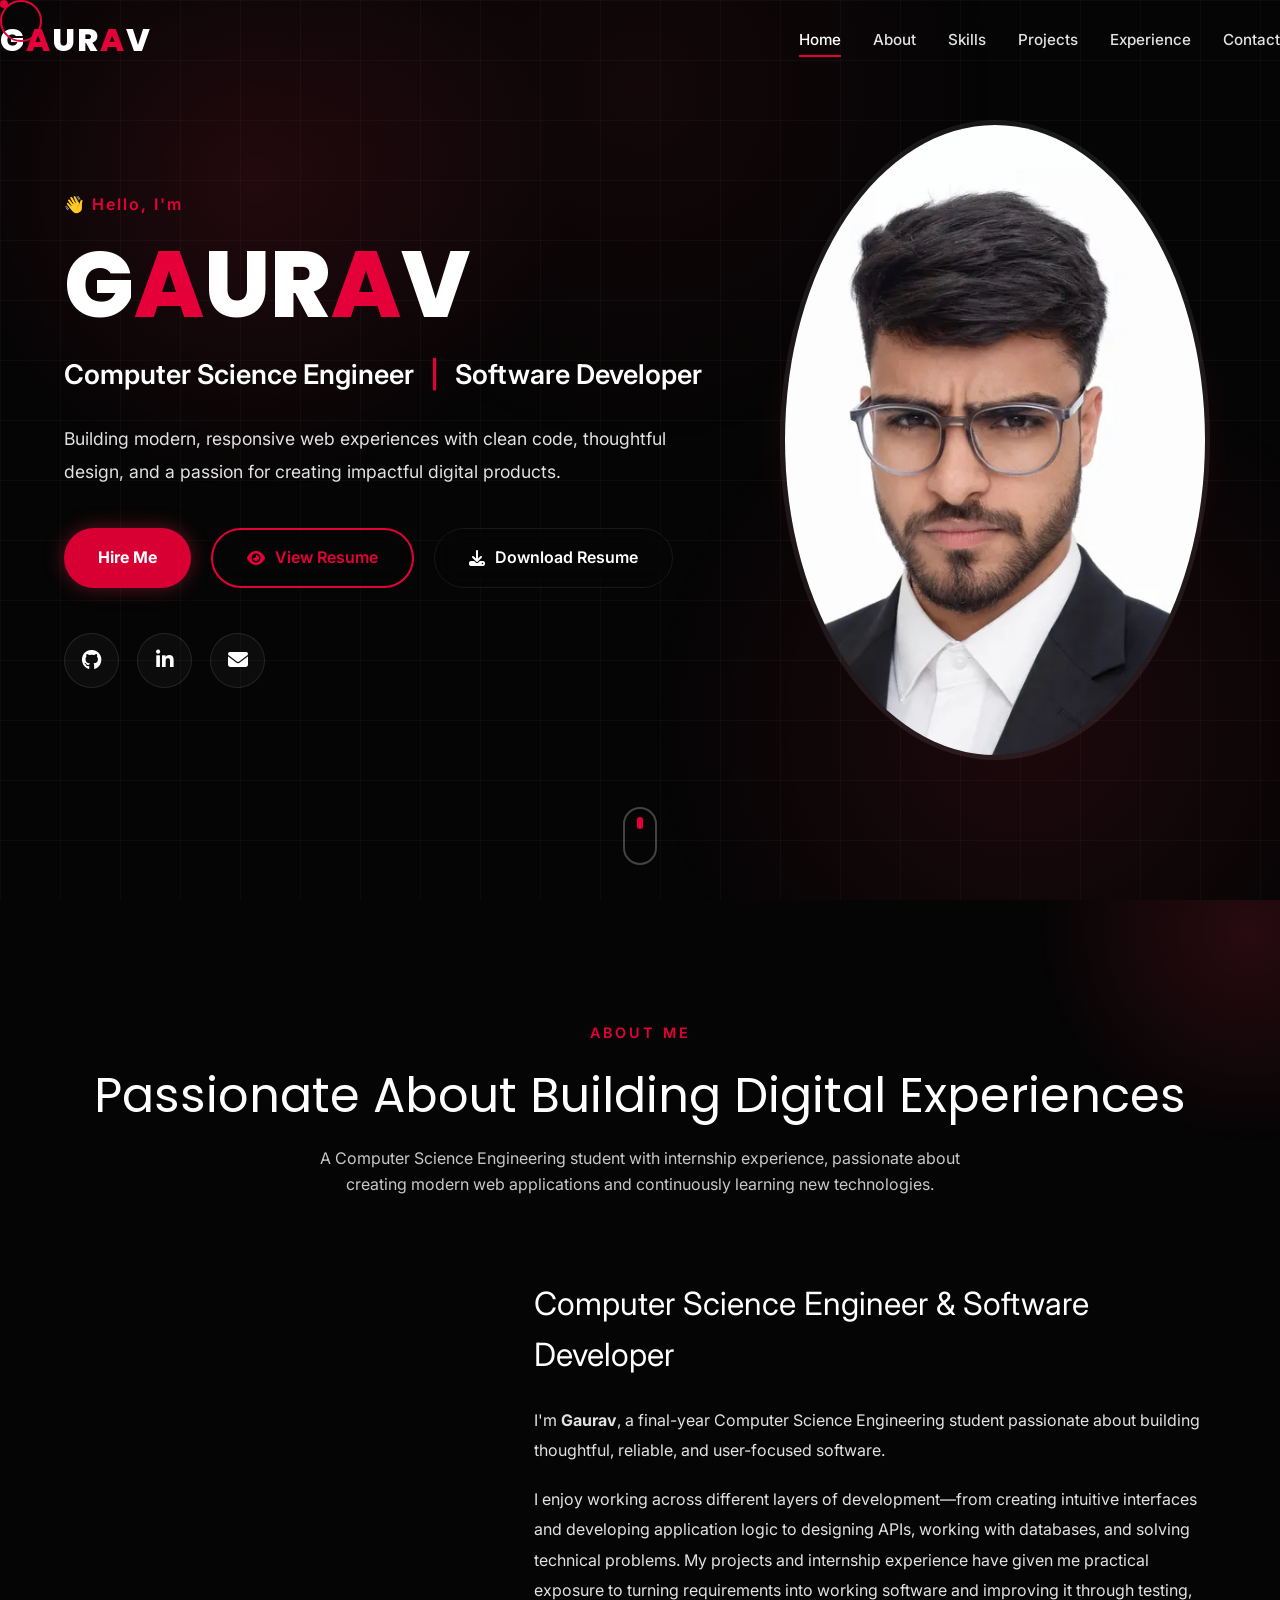
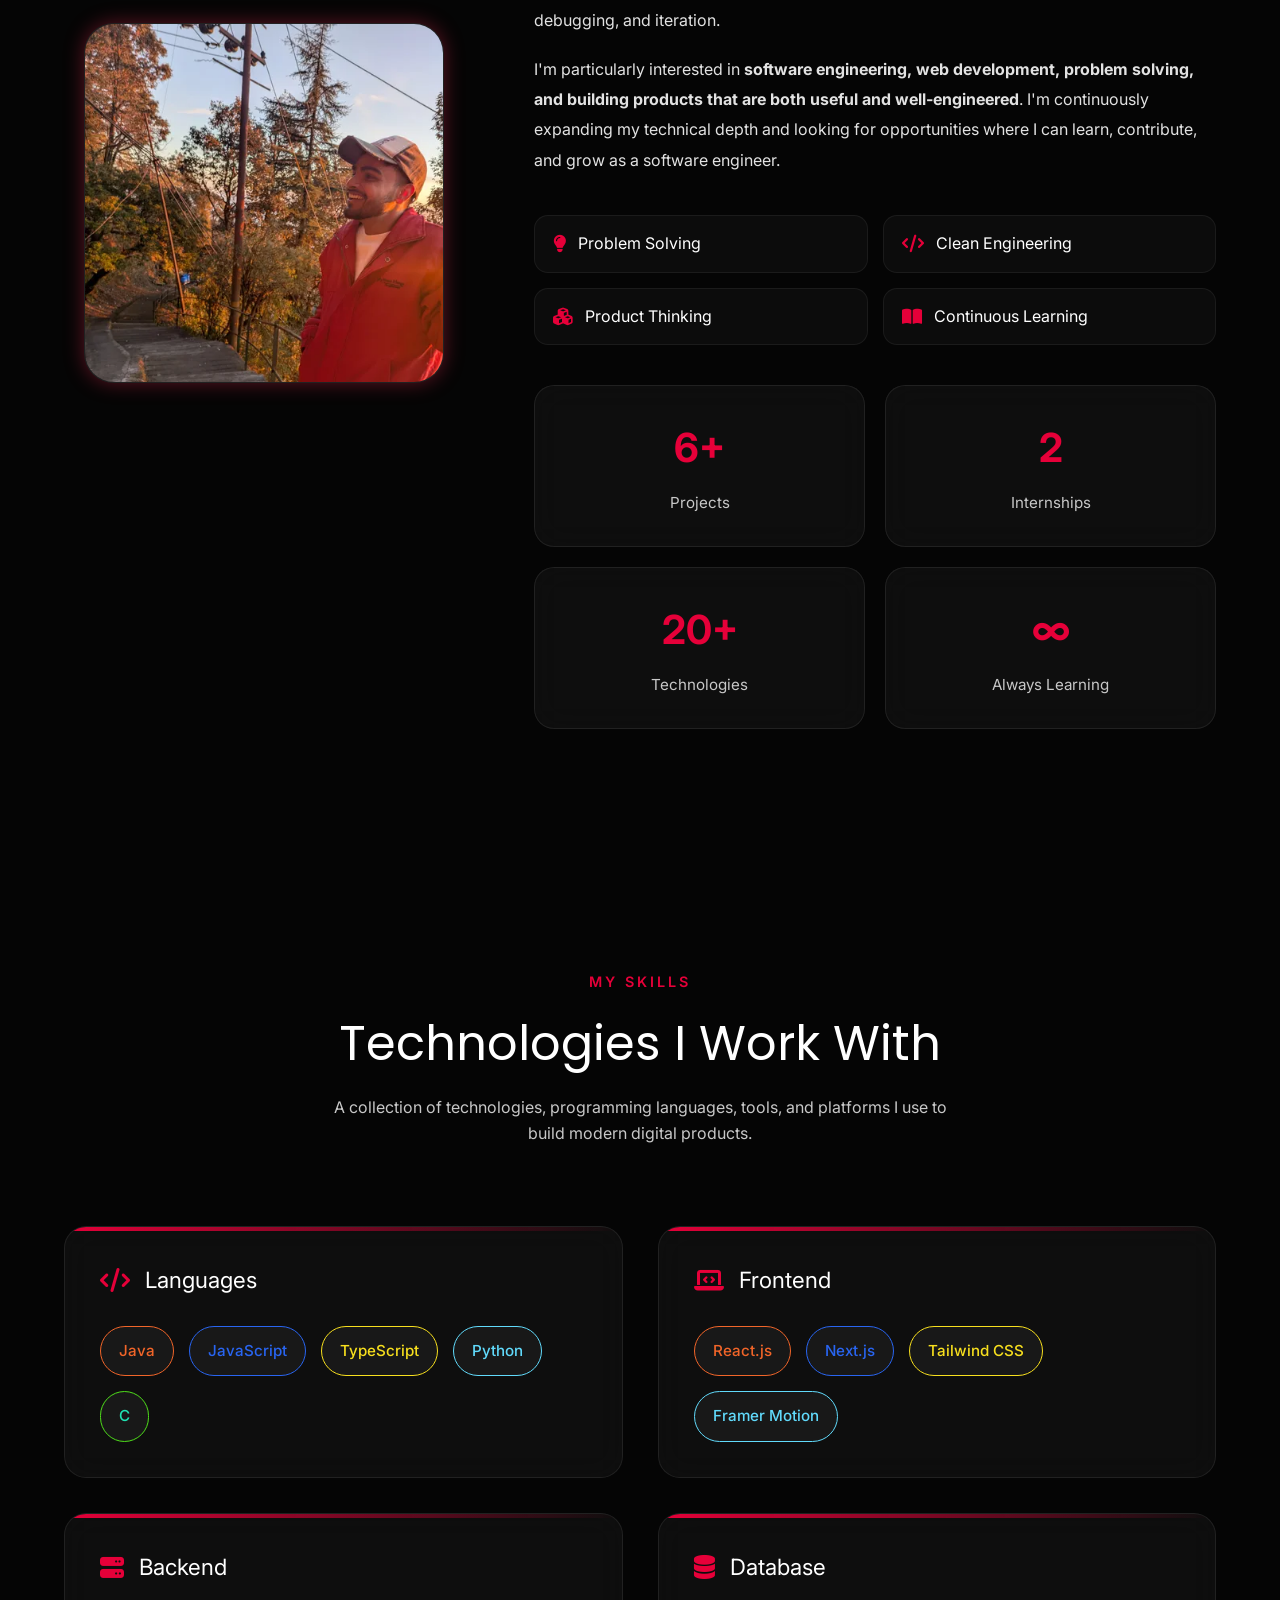
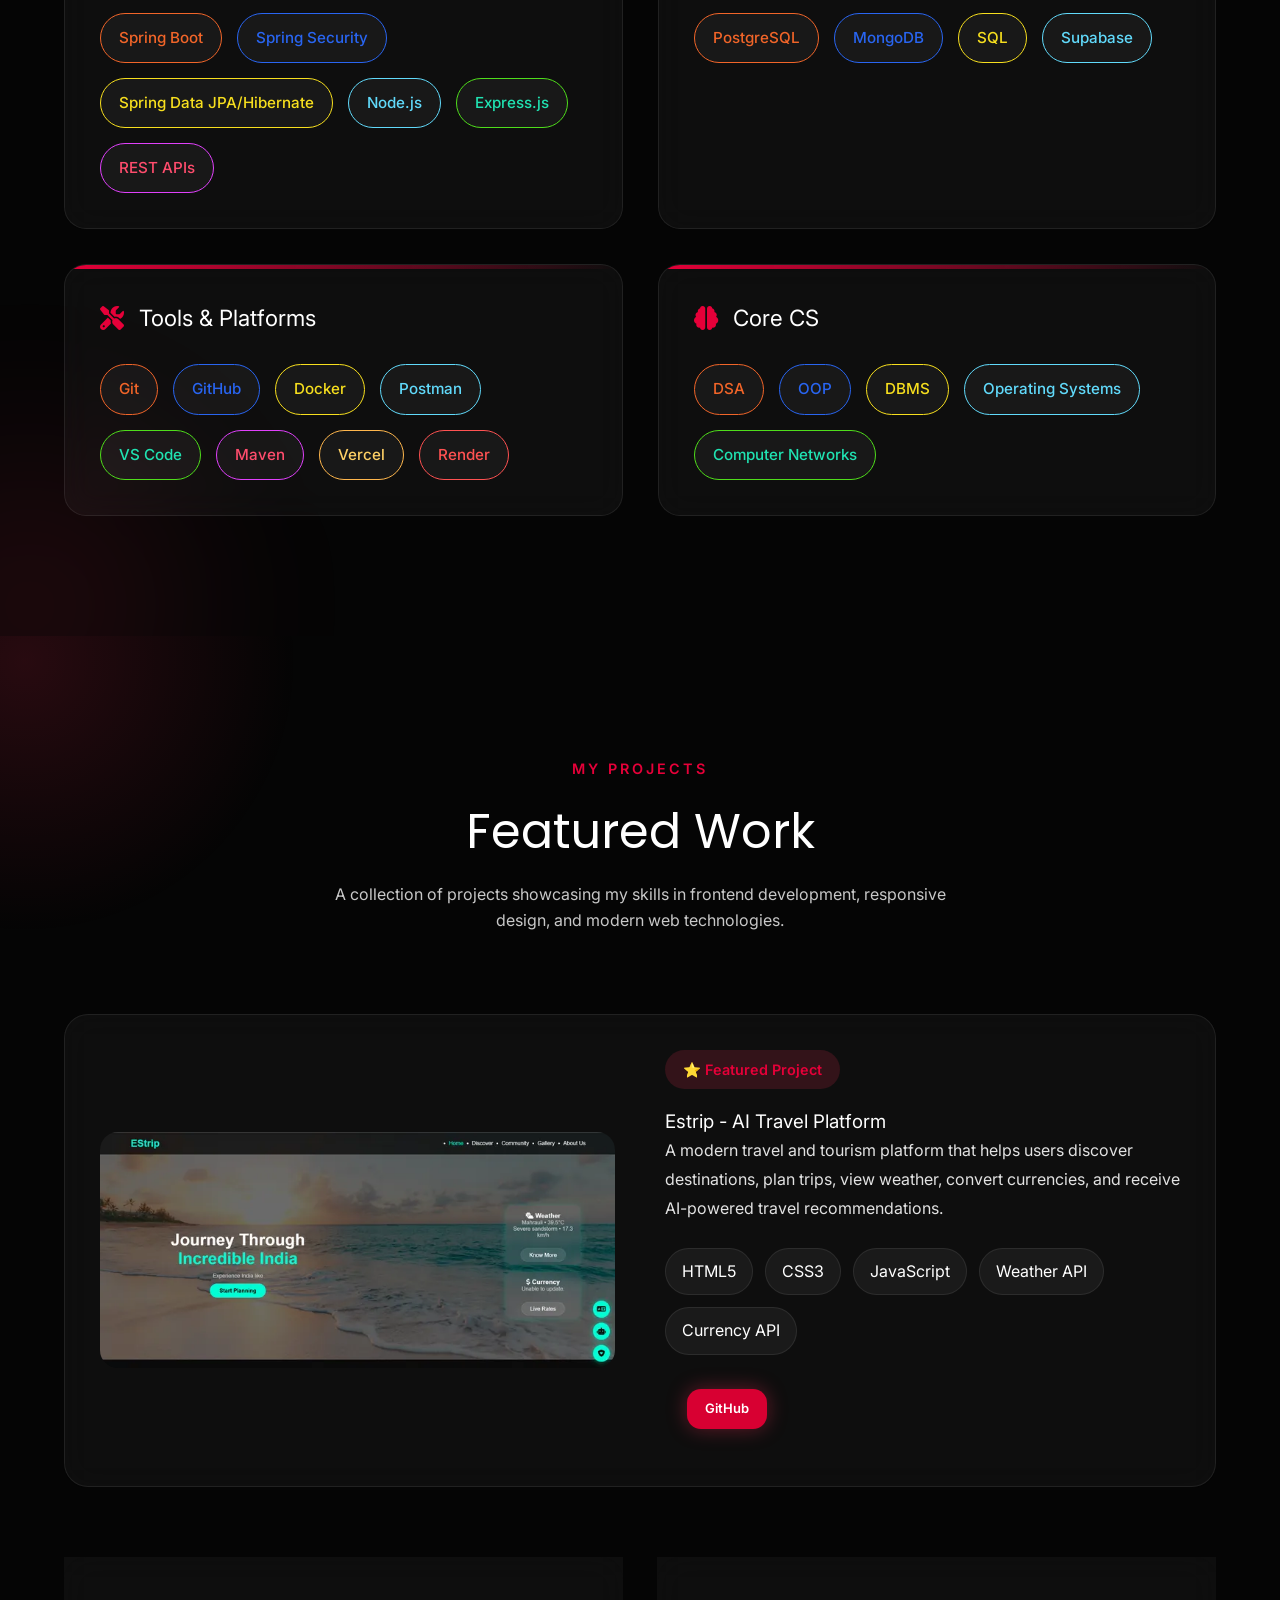
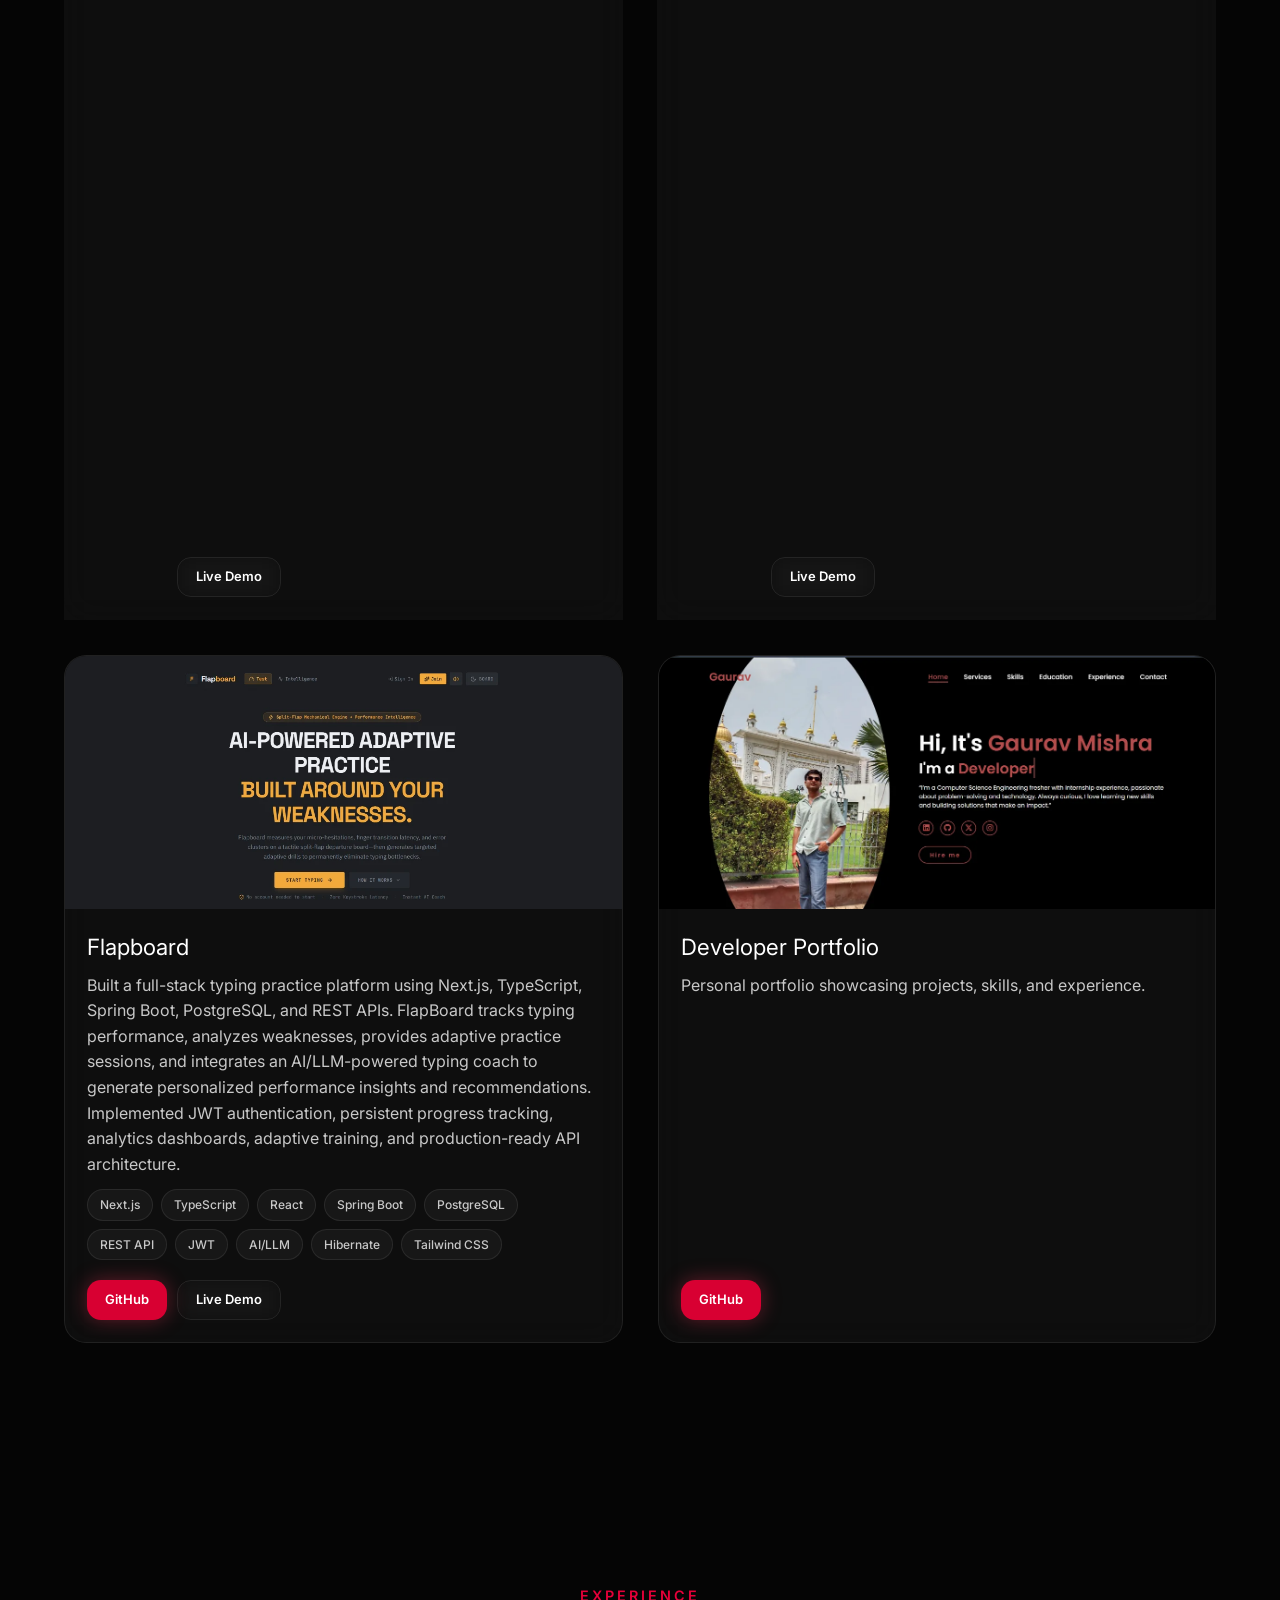
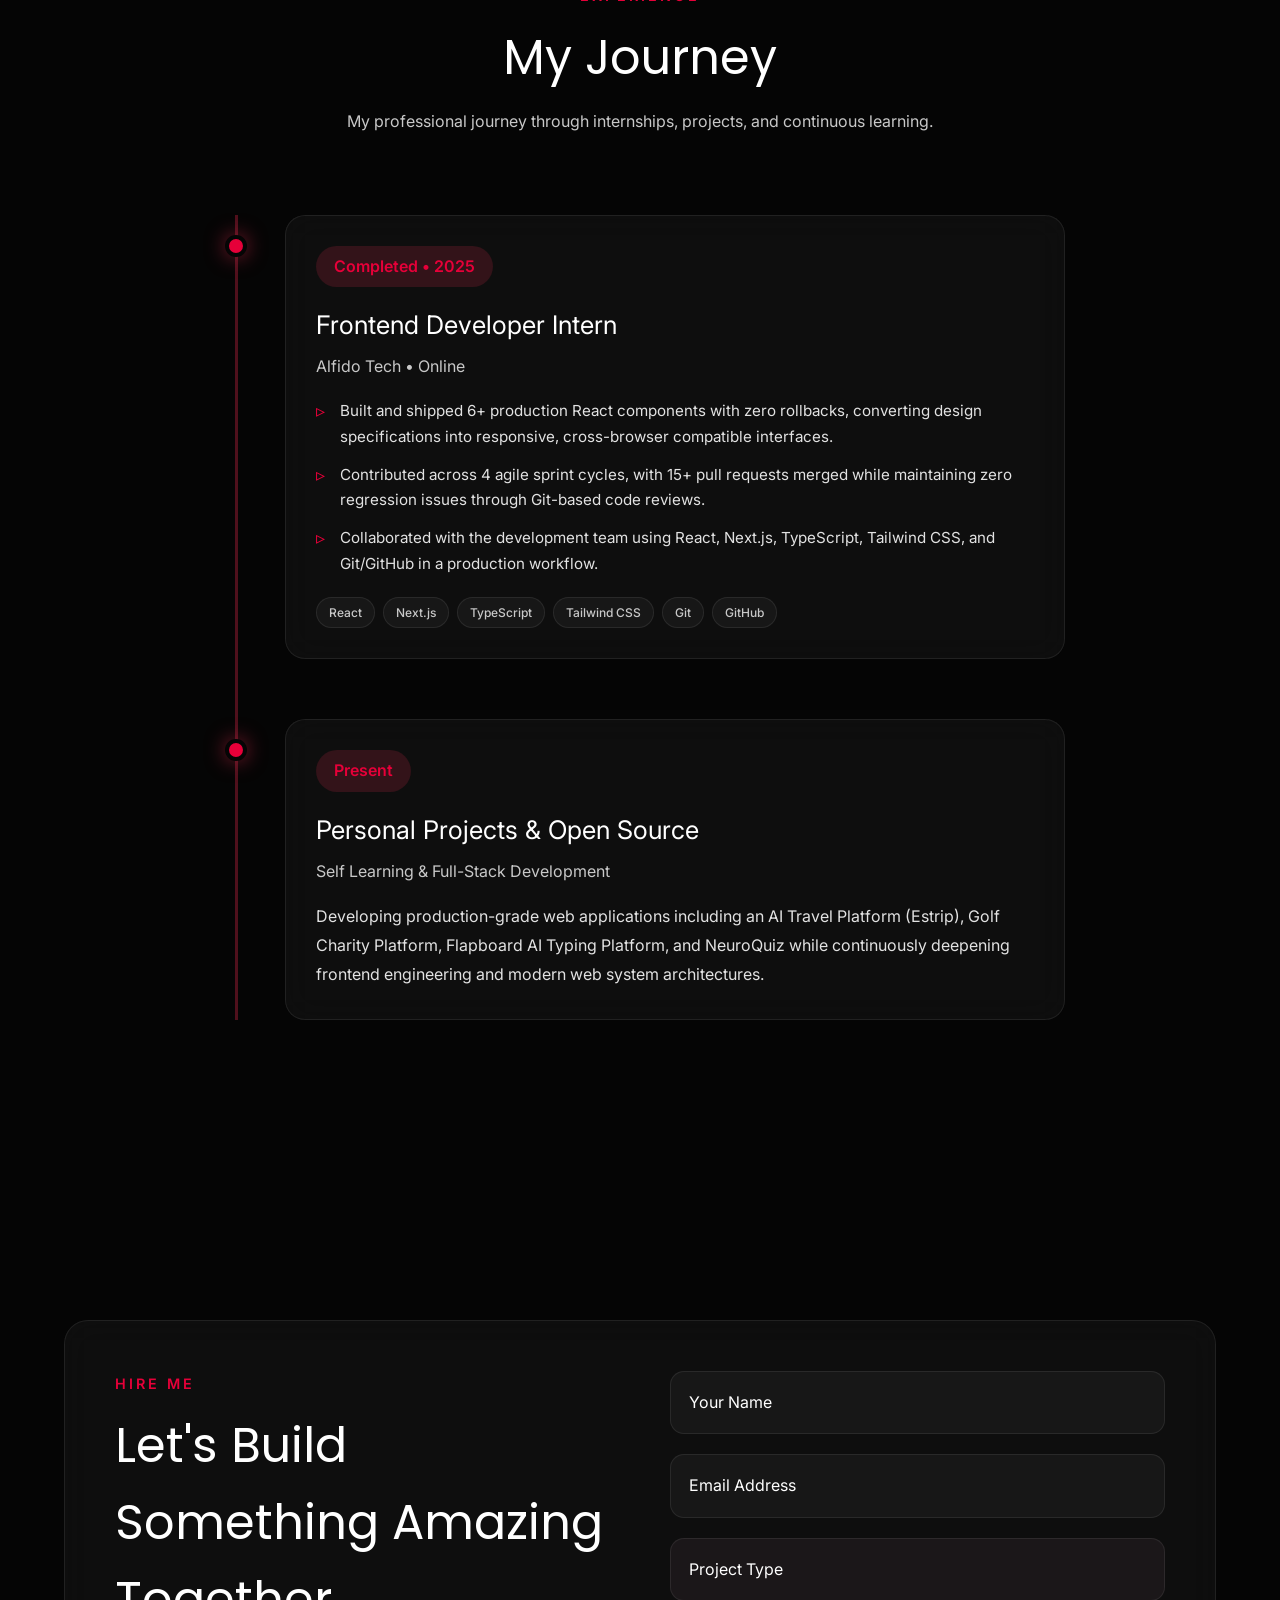
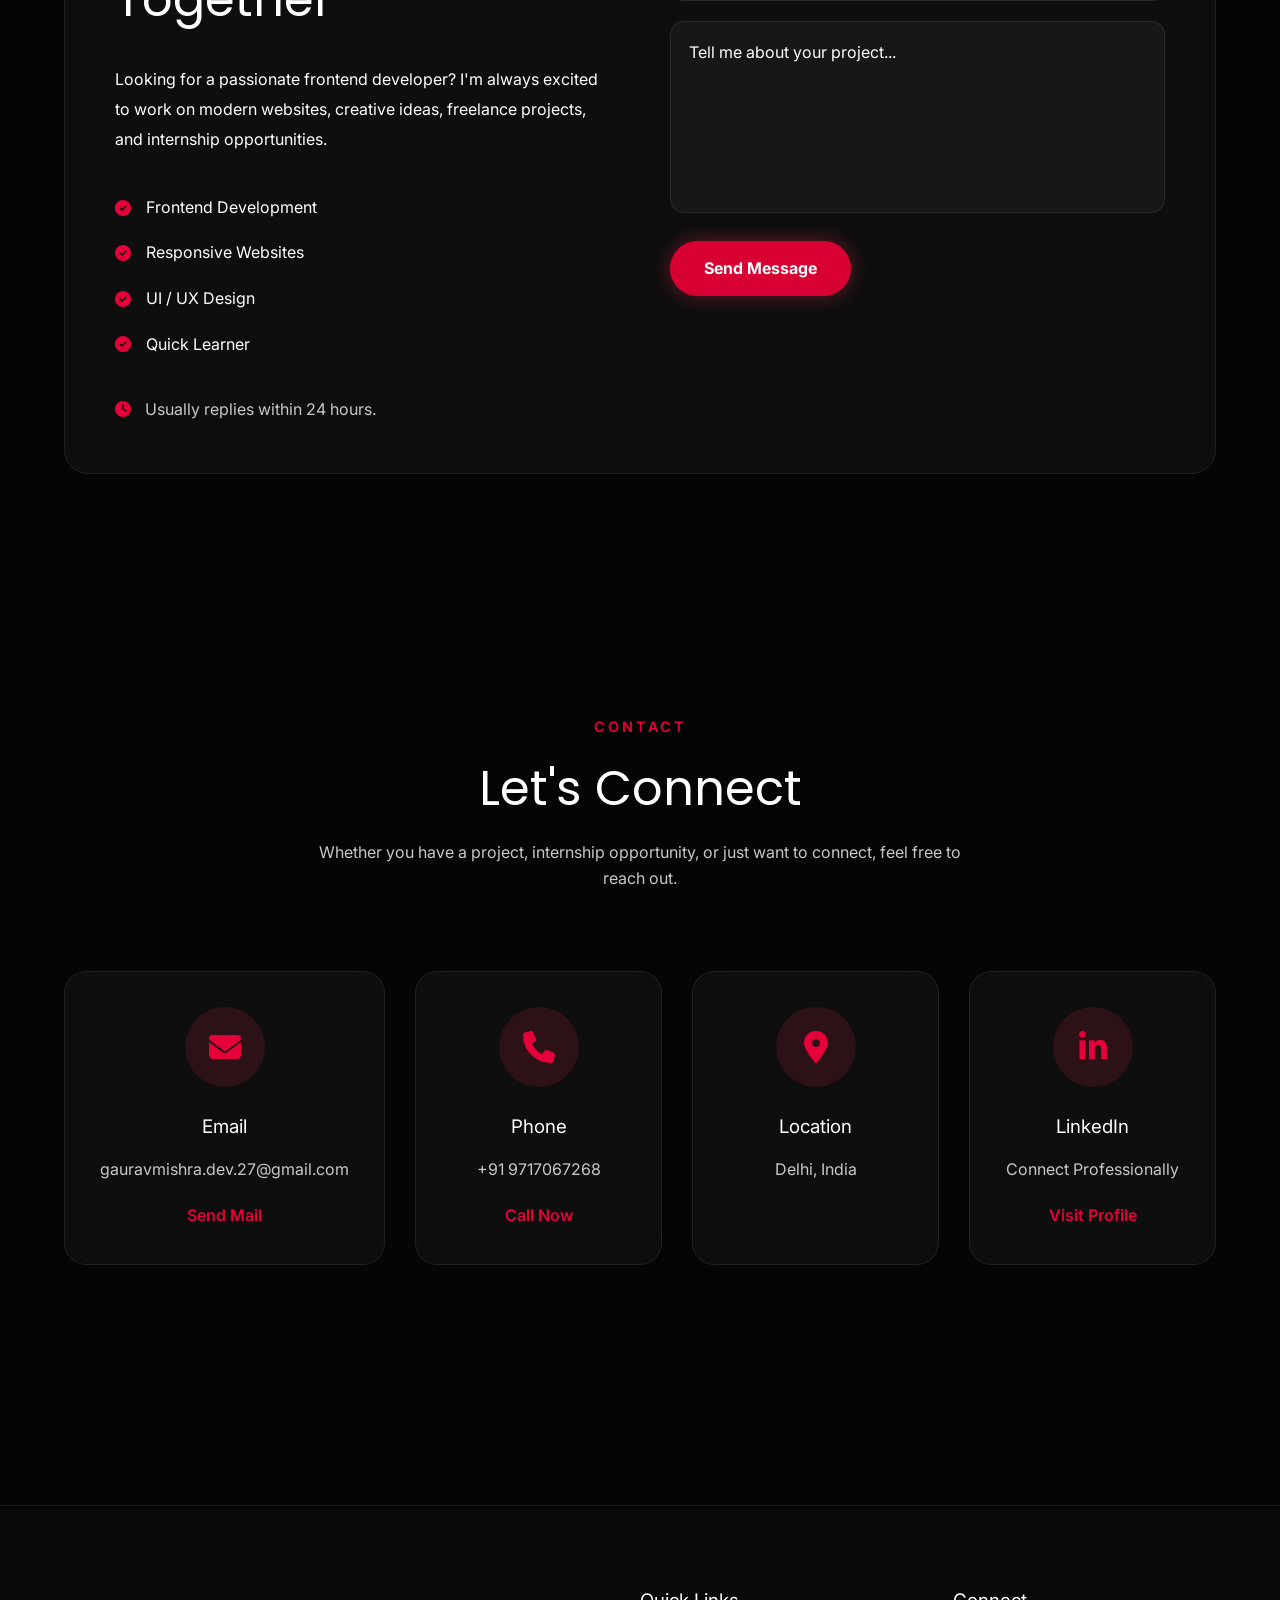
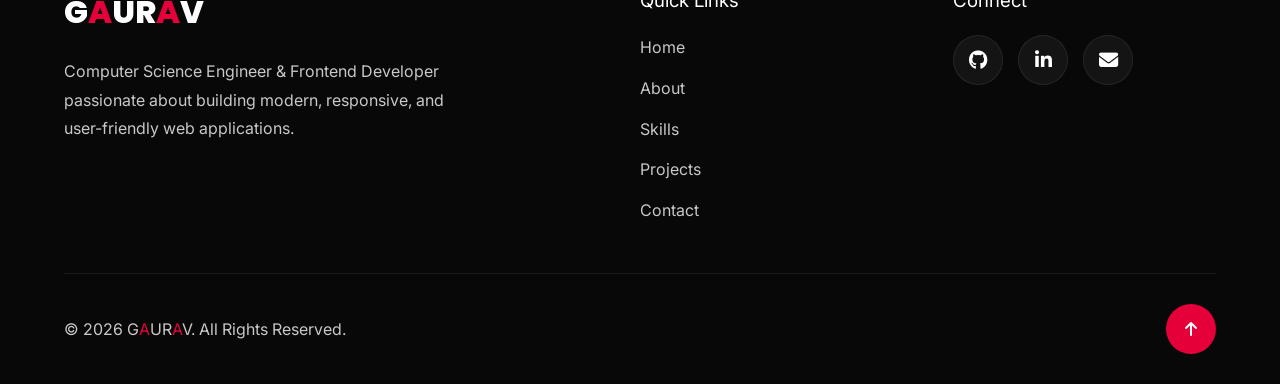
==== commit 3c706304: "update: flapboard live link , skills , internship" ====
--- a/index.html
+++ b/index.html
@@ -263,7 +263,7 @@
 
                 Computer Science Engineer
                 <span>|</span>
-                Frontend Developer
+                Software Developer
 
             </h2>
 
@@ -419,66 +419,50 @@
             <div class="about-content">
 
                 <h3>
-
-                    Computer Science Engineer &
-                    Frontend Developer
-
+                    Computer Science Engineer &amp; Software Developer
                 </h3>
 
                 <p>
-
-                    I'm Gaurav, a Computer Science Engineering student with a
-                    strong interest in web development, UI/UX, and modern
-                    technologies.
-
+                    I'm <strong>Gaurav</strong>, a final-year Computer Science Engineering student passionate about building thoughtful, reliable, and user-focused software.
                 </p>
 
                 <p>
-
-                    Through internships and personal projects, I've gained
-                    hands-on experience in building responsive websites,
-                    solving real-world problems, and writing clean,
-                    maintainable code.
-
+                    I enjoy working across different layers of development—from creating intuitive interfaces and developing application logic to designing APIs, working with databases, and solving technical problems. My projects and internship experience have given me practical exposure to turning requirements into working software and improving it through testing, debugging, and iteration.
                 </p>
 
                 <p>
-
-                    I enjoy learning new technologies, collaborating on
-                    meaningful projects, and continuously improving my
-                    development skills.
-
+                    I'm particularly interested in <strong>software engineering, web development, problem solving, and building products that are both useful and well-engineered</strong>. I'm continuously expanding my technical depth and looking for opportunities where I can learn, contribute, and grow as a software engineer.
                 </p>
+
                 <div class="about-highlights">
 
-    <div class="highlight-item">
-        <i class="fas fa-code"></i>
-        <span>Clean Code</span>
-    </div>
-
-    <div class="highlight-item">
-        <i class="fas fa-laptop-code"></i>
-        <span>Responsive Design</span>
-    </div>
-
-    <div class="highlight-item">
-        <i class="fas fa-lightbulb"></i>
-        <span>Problem Solving</span>
-    </div>
-
-    <div class="highlight-item">
-        <i class="fas fa-book-open"></i>
-        <span>Continuous Learning</span>
-    </div>
-
-</div>
-
+                    <div class="highlight-item">
+                        <i class="fas fa-lightbulb"></i>
+                        <span>Problem Solving</span>
+                    </div>
+
+                    <div class="highlight-item">
+                        <i class="fas fa-code"></i>
+                        <span>Clean Engineering</span>
+                    </div>
+
+                    <div class="highlight-item">
+                        <i class="fas fa-cubes"></i>
+                        <span>Product Thinking</span>
+                    </div>
+
+                    <div class="highlight-item">
+                        <i class="fas fa-book-open"></i>
+                        <span>Continuous Learning</span>
+                    </div>
+
+                </div>
 
                 <div class="about-stats">
 
                     <div class="stat-card glass-card">
 
-                        <span class="stat-number">5+</span>
+                        <span class="stat-number">6+</span>
 
                         <span>Projects</span>
 
@@ -561,16 +545,16 @@
 
                 <div class="skill-tags">
 
+                    <span class="skill-pill">Java</span>
+
+                    <span class="skill-pill">JavaScript</span>
+
+                    <span class="skill-pill">TypeScript</span>
+
+                    <span class="skill-pill">Python</span>
+
                     <span class="skill-pill">C</span>
 
-                    <span class="skill-pill">C++</span>
-
-                    <span class="skill-pill">Java</span>
-
-                    <span class="skill-pill">Python basics</span>
-
-                    <span class="skill-pill">JavaScript</span>
-
                 </div>
 
             </div>
@@ -590,20 +574,14 @@
 
                 <div class="skill-tags">
 
-                    <span class="skill-pill">HTML5</span>
-
-                    <span class="skill-pill">CSS3</span>
-
-                    <span class="skill-pill">React</span>
-
-                    <span class="skill-pill">Tailwind</span>
-
-                    <span class="skill-pill">JavaScript</span>
-                    
-                    <span class="skill-pill">Vite</span>
-                    <span class="skill-pill">TypeScript</span>
-                    <span class="skill-pill">Sass</span>
-                    <span class="skill-pill">Redux Toolkit</span>
+                    <span class="skill-pill">React.js</span>
+
+                    <span class="skill-pill">Next.js</span>
+
+                    <span class="skill-pill">Tailwind CSS</span>
+
+                    <span class="skill-pill">Framer Motion</span>
+
                 </div>
 
             </div>
@@ -623,9 +601,16 @@
 
                 <div class="skill-tags">
 
+                    <span class="skill-pill">Spring Boot</span>
+
+                    <span class="skill-pill">Spring Security</span>
+
+                    <span class="skill-pill">Spring Data JPA/Hibernate</span>
+
                     <span class="skill-pill">Node.js</span>
 
                     <span class="skill-pill">Express.js</span>
+
                     <span class="skill-pill">REST APIs</span>
 
                 </div>
@@ -647,10 +632,12 @@
 
                 <div class="skill-tags">
 
+                    <span class="skill-pill">PostgreSQL</span>
+
                     <span class="skill-pill">MongoDB</span>
 
-                    <span class="skill-pill">Firebase</span>
-                    <span class="skill-pill">PostgreSQL</span>
+                    <span class="skill-pill">SQL</span>
+
                     <span class="skill-pill">Supabase</span>
 
                 </div>
@@ -666,7 +653,7 @@
 
                     <i class="fas fa-screwdriver-wrench"></i>
 
-                    <h3>Tools</h3>
+                    <h3>Tools &amp; Platforms</h3>
 
                 </div>
 
@@ -676,27 +663,29 @@
 
                     <span class="skill-pill">GitHub</span>
 
+                    <span class="skill-pill">Docker</span>
+
+                    <span class="skill-pill">Postman</span>
+
                     <span class="skill-pill">VS Code</span>
 
-                    <span class="skill-pill">Postman</span>
-
-                    <span class="skill-pill">Figma</span>
-                    
-                    <span class="skill-pill">npm</span>
-                    <span class="skill-pill">Prisma ORM</span>
-                     <span class="skill-pill">Vercel</span>
-                    <span class="skill-pill">Excel</span>
-
-                    <span class="skill-pill">Tableau</span>
+                    <span class="skill-pill">Maven</span>
+
+                    <span class="skill-pill">Vercel</span>
+
+                    <span class="skill-pill">Render</span>
 
                 </div>
                  
             </div>
+
+            <!-- Core CS -->
+
             <div class="skill-card glass-card">
 
                 <div class="card-title">
 
-                    <i class="fas fa-screwdriver-wrench"></i>
+                    <i class="fas fa-brain"></i>
 
                     <h3>Core CS</h3>
 
@@ -708,22 +697,17 @@
 
                     <span class="skill-pill">OOP</span>
 
-                <span class="skill-pill">DBMS</span>
-
-                    <span class="skill-pill">OPERATING SYSTEMS</span>
+                    <span class="skill-pill">DBMS</span>
+
+                    <span class="skill-pill">Operating Systems</span>
 
                     <span class="skill-pill">Computer Networks</span>
-                    
-                    <span class="skill-pill">Software Engineering</span>
-                    <span class="skill-pill">Design and Analysis of Algorithms</span>
-
-                    
-                </div>
-
-
-        </div>
-
-    </div>
+
+                </div>
+
+            </div>
+
+        </div>
 
 </section>
 
@@ -814,7 +798,7 @@
 
         <div class="project-grid">
 
-            <!-- Golf -->
+            <!-- Golf Charity Platform -->
 
             <article class="project-card glass-card">
 
@@ -822,7 +806,7 @@
                     <picture>
                         <source srcset="assets/golf-course.webp" type="image/webp">
                         <img src="assets/golf-course.jpg"
-                            alt="Golf Club Website landing page screenshot"
+                            alt="Golf Charity Platform landing page screenshot"
                             width="600"
                             height="900"
                             loading="lazy"
@@ -830,20 +814,30 @@
                     </picture>
                 </div>
 
-                <h3>Golf Club Website</h3>
+                <h3>Golf Charity Platform</h3>
 
                 <p>
-                    Premium responsive golf club landing page with modern UI.
+                    Golf Charity Platform is a full-stack web platform that connects golfers, donors, organizers, and charitable organizations through fundraising campaigns and golf-based competitions. It features Supabase authentication, Neon PostgreSQL with Prisma, role-based dashboards, organization verification, campaign management, donations, payment processing, admin moderation, notifications, and analytics.
                 </p>
 
+                <div class="tech-stack project-card-tech">
+                    <span>Next.js</span>
+                    <span>TypeScript</span>
+                    <span>Tailwind CSS</span>
+                    <span>Supabase</span>
+                    <span>Prisma</span>
+                    <span>PostgreSQL/Neon</span>
+                    <span>Razorpay</span>
+                </div>
+
                 <div class="project-card-buttons">
-                    <a href="https://github.com/Gaurav18071" target="_blank" rel="noopener noreferrer" class="btn btn-primary" aria-label="View Golf Club Website repository on GitHub">GitHub</a>
-                    <a href="https://golf-platform-gn.vercel.app" target="_blank" rel="noopener noreferrer" class="btn btn-outline" aria-label="Visit Golf Club Website live demo">Live Demo</a>
+                    <a href="https://github.com/Gaurav18071" target="_blank" rel="noopener noreferrer" class="btn btn-primary" aria-label="View Golf Charity Platform repository on GitHub">GitHub</a>
+                    <a href="https://golf-platform-gn.vercel.app" target="_blank" rel="noopener noreferrer" class="btn btn-outline" aria-label="Visit Golf Charity Platform live demo">Live Demo</a>
                 </div>
 
             </article>
 
-            <!-- Neuro Quiz -->
+            <!-- NeuroQuiz -->
 
             <article class="project-card glass-card">
 
@@ -851,7 +845,7 @@
                     <picture>
                         <source srcset="assets/quiz.webp" type="image/webp">
                         <img src="assets/quiz.jpg"
-                            alt="Neuro Quiz interactive quiz platform screenshot"
+                            alt="NeuroQuiz interactive quiz platform screenshot"
                             width="600"
                             height="273"
                             loading="lazy"
@@ -859,15 +853,26 @@
                     </picture>
                 </div>
 
-                <h3>Neuro Quiz</h3>
+                <h3>NeuroQuiz</h3>
 
                 <p>
-                    Interactive Quiz Platform Built with Vanilla JavaScript &amp; Vite
+                    NeuroQuiz is a modern interactive quiz platform designed to help users practice and improve programming skills through timed quizzes, multiple categories, difficulty levels, instant feedback, performance analytics, review mode, user dashboards, and a gamified achievement system. It features a responsive glassmorphism UI, GSAP animations, theme switching, and local data persistence.
                 </p>
 
+                <div class="tech-stack project-card-tech">
+                    <span>HTML5</span>
+                    <span>CSS3</span>
+                    <span>JavaScript (ES6)</span>
+                    <span>Vite</span>
+                    <span>GSAP</span>
+                    <span>Font Awesome</span>
+                    <span>LocalStorage</span>
+                    <span>Vercel</span>
+                </div>
+
                 <div class="project-card-buttons">
-                    <a href="https://github.com/Gaurav18071/NeuroQuiz" target="_blank" rel="noopener noreferrer" class="btn btn-primary" aria-label="View Neuro Quiz repository on GitHub">GitHub</a>
-                    <a href="https://neuroquiz-g.vercel.app/" target="_blank" rel="noopener noreferrer" class="btn btn-outline" aria-label="Visit Neuro Quiz live demo">Live</a>
+                    <a href="https://github.com/Gaurav18071/NeuroQuiz" target="_blank" rel="noopener noreferrer" class="btn btn-primary" aria-label="View NeuroQuiz repository on GitHub">GitHub</a>
+                    <a href="https://neuroquiz-g.vercel.app/" target="_blank" rel="noopener noreferrer" class="btn btn-outline" aria-label="Visit NeuroQuiz live demo">Live Demo</a>
                 </div>
 
             </article>
@@ -880,9 +885,9 @@
                     <picture>
                         <source srcset="assets/flapboard.webp" type="image/webp">
                         <img src="assets/flapboard.png"
-                            alt="Flapboard typing improvement platform screenshot"
-                            width="600"
-                            height="338"
+                            alt="Flapboard AI-powered adaptive typing practice platform screenshot"
+                            width="1024"
+                            height="469"
                             loading="lazy"
                             decoding="async">
                     </picture>
@@ -891,11 +896,25 @@
                 <h3>Flapboard</h3>
 
                 <p>
-                    Interactive typing improvement platform to test and enhance typing speed, WPM, and accuracy.
+                    Built a full-stack typing practice platform using Next.js, TypeScript, Spring Boot, PostgreSQL, and REST APIs. FlapBoard tracks typing performance, analyzes weaknesses, provides adaptive practice sessions, and integrates an AI/LLM-powered typing coach to generate personalized performance insights and recommendations. Implemented JWT authentication, persistent progress tracking, analytics dashboards, adaptive training, and production-ready API architecture.
                 </p>
+
+                <div class="tech-stack project-card-tech">
+                    <span>Next.js</span>
+                    <span>TypeScript</span>
+                    <span>React</span>
+                    <span>Spring Boot</span>
+                    <span>PostgreSQL</span>
+                    <span>REST API</span>
+                    <span>JWT</span>
+                    <span>AI/LLM</span>
+                    <span>Hibernate</span>
+                    <span>Tailwind CSS</span>
+                </div>
 
                 <div class="project-card-buttons">
                     <a href="https://github.com/Gaurav18071/typingMaster" target="_blank" rel="noopener noreferrer" class="btn btn-primary" aria-label="View Flapboard Typing Platform repository on GitHub">GitHub</a>
+                    <a href="https://typing-master-pied.vercel.app/" target="_blank" rel="noopener noreferrer" class="btn btn-outline" aria-label="Visit Flapboard live demo">Live Demo</a>
                 </div>
 
             </article>
@@ -962,7 +981,7 @@
 
         <div class="timeline">
 
-            <!-- Internship -->
+            <!-- Internship - Alfido Tech -->
 
             <div class="timeline-item">
 
@@ -971,7 +990,7 @@
                 <div class="timeline-content glass-card">
 
                     <span class="timeline-date">
-                        2025
+                        Completed • 2025
                     </span>
 
                     <h3>
@@ -979,23 +998,29 @@
                     </h3>
 
                     <h4>
-                        Brainwave Matrix Solution
+                        Alfido Tech • Online
                     </h4>
 
-                    <p>
-
-                        Worked on responsive web interfaces using HTML, CSS,
-                        and JavaScript. Collaborated with the development team,
-                        fixed UI issues, and improved user experience while
-                        following modern frontend practices.
-
-                    </p>
-
-                </div>
-
-            </div>
-
-            <!-- Portfolio -->
+                    <ul class="timeline-list">
+                        <li>Built and shipped 6+ production React components with zero rollbacks, converting design specifications into responsive, cross-browser compatible interfaces.</li>
+                        <li>Contributed across 4 agile sprint cycles, with 15+ pull requests merged while maintaining zero regression issues through Git-based code reviews.</li>
+                        <li>Collaborated with the development team using React, Next.js, TypeScript, Tailwind CSS, and Git/GitHub in a production workflow.</li>
+                    </ul>
+
+                    <div class="timeline-tech">
+                        <span>React</span>
+                        <span>Next.js</span>
+                        <span>TypeScript</span>
+                        <span>Tailwind CSS</span>
+                        <span>Git</span>
+                        <span>GitHub</span>
+                    </div>
+
+                </div>
+
+            </div>
+
+            <!-- Personal Projects & Self Learning -->
 
             <div class="timeline-item">
 
@@ -1008,20 +1033,17 @@
                     </span>
 
                     <h3>
-                        Personal Projects
+                        Personal Projects &amp; Open Source
                     </h3>
 
                     <h4>
-                        Self Learning
+                        Self Learning &amp; Full-Stack Development
                     </h4>
 
                     <p>
-
-                        Developing projects including an AI Travel Platform,
-                        Golf Club Website, Flapboard Typing Platform,
-                        and this portfolio while continuously improving my
-                        frontend development skills.
-
+                        Developing production-grade web applications including an AI Travel Platform (Estrip),
+                        Golf Charity Platform, Flapboard AI Typing Platform, and NeuroQuiz while continuously
+                        deepening frontend engineering and modern web system architectures.
                     </p>
 
                 </div>
--- a/css/bundle.css
+++ b/css/bundle.css
@@ -2346,6 +2346,34 @@
 .tech-stack span:hover {
     background: var(--clr-primary);
     transform: translateY(-3px);
+}
+
+.project-card .tech-stack,
+.project-card-tech {
+    display: flex;
+    flex-wrap: wrap;
+    gap: 8px;
+    padding: 0 22px 16px;
+    margin-bottom: 0;
+}
+
+.project-card .tech-stack span,
+.project-card-tech span {
+    padding: 5px 12px;
+    font-size: 0.75rem;
+    font-weight: 500;
+    border-radius: 50px;
+    background: rgba(255, 255, 255, 0.04);
+    border: 1px solid rgba(255, 255, 255, 0.08);
+    color: var(--clr-text-light);
+    transition: transform 0.3s ease, background 0.3s ease, color 0.3s ease;
+}
+
+.project-card .tech-stack span:hover,
+.project-card-tech span:hover {
+    background: var(--clr-primary);
+    color: #fff;
+    transform: translateY(-2px);
 }
 
 /* ======================================================
@@ -2602,6 +2630,57 @@
 
 }
 
+.timeline-list {
+    list-style: none;
+    padding: 0;
+    margin: 0 0 20px 0;
+    display: flex;
+    flex-direction: column;
+    gap: 12px;
+}
+
+.timeline-list li {
+    position: relative;
+    padding-left: 24px;
+    color: var(--clr-text);
+    line-height: 1.7;
+    font-size: 0.95rem;
+}
+
+.timeline-list li::before {
+    content: "▹";
+    position: absolute;
+    left: 0;
+    top: 0;
+    color: var(--clr-primary);
+    font-size: 1.1rem;
+    line-height: 1.5;
+}
+
+.timeline-tech {
+    display: flex;
+    flex-wrap: wrap;
+    gap: 8px;
+    margin-top: 15px;
+}
+
+.timeline-tech span {
+    padding: 5px 12px;
+    font-size: 0.75rem;
+    font-weight: 500;
+    border-radius: 50px;
+    background: rgba(255, 255, 255, 0.04);
+    border: 1px solid rgba(255, 255, 255, 0.08);
+    color: var(--clr-text-light);
+    transition: transform 0.3s ease, background 0.3s ease, color 0.3s ease;
+}
+
+.timeline-tech span:hover {
+    background: var(--clr-primary);
+    color: #fff;
+    transform: translateY(-2px);
+}
+
 @media(max-width:768px){
 
     .timeline{
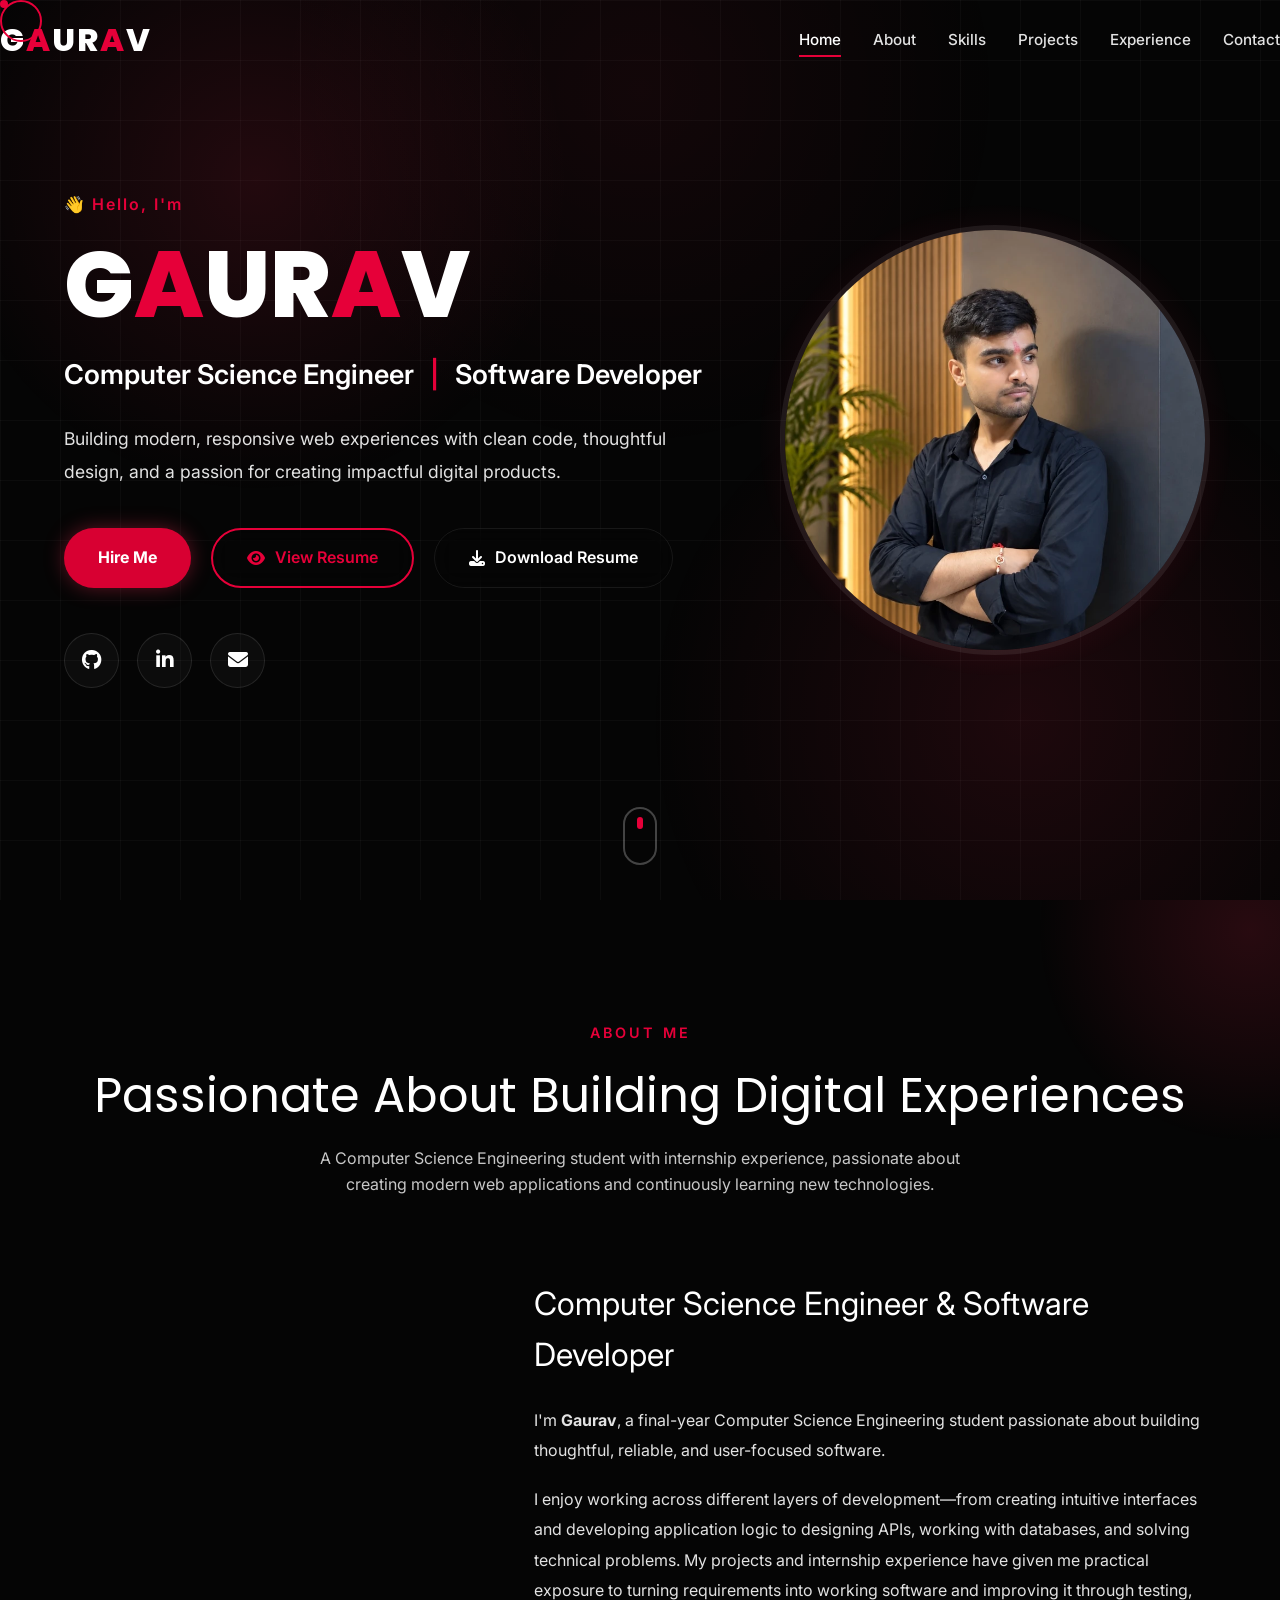
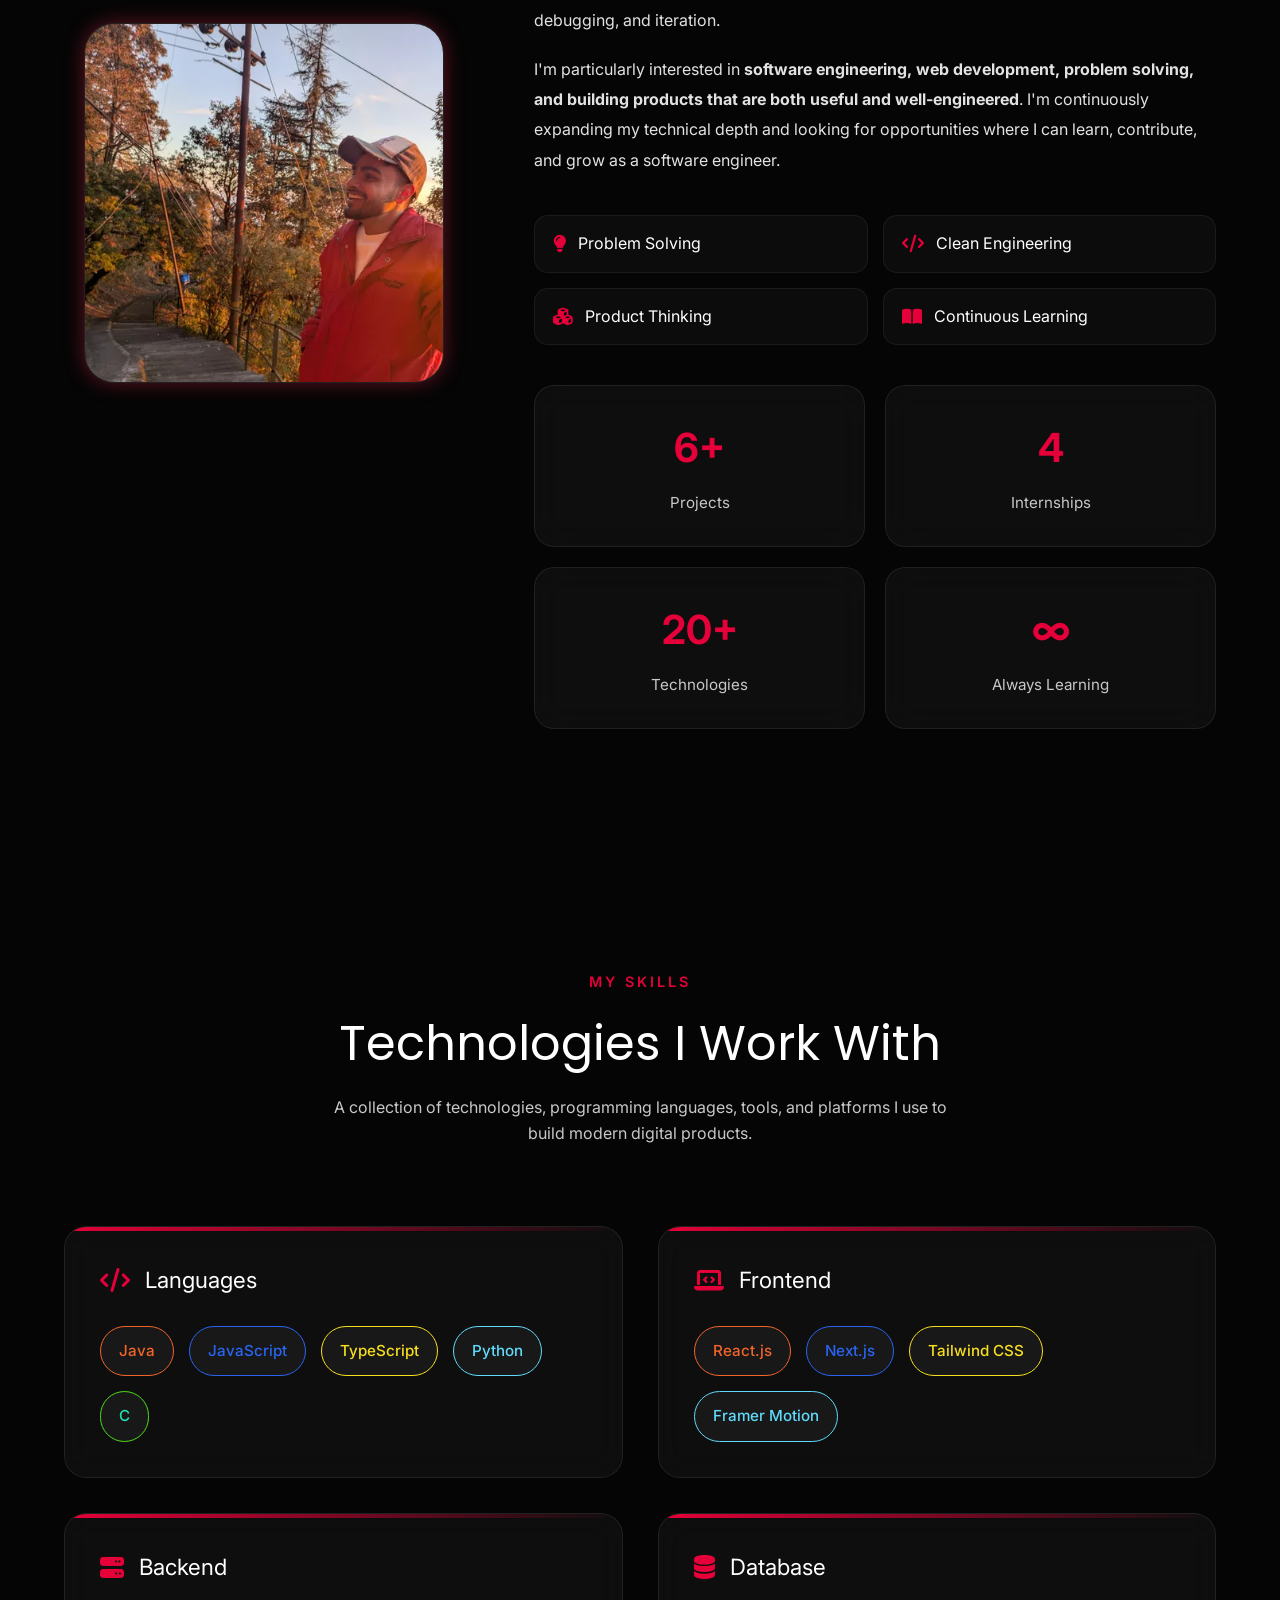
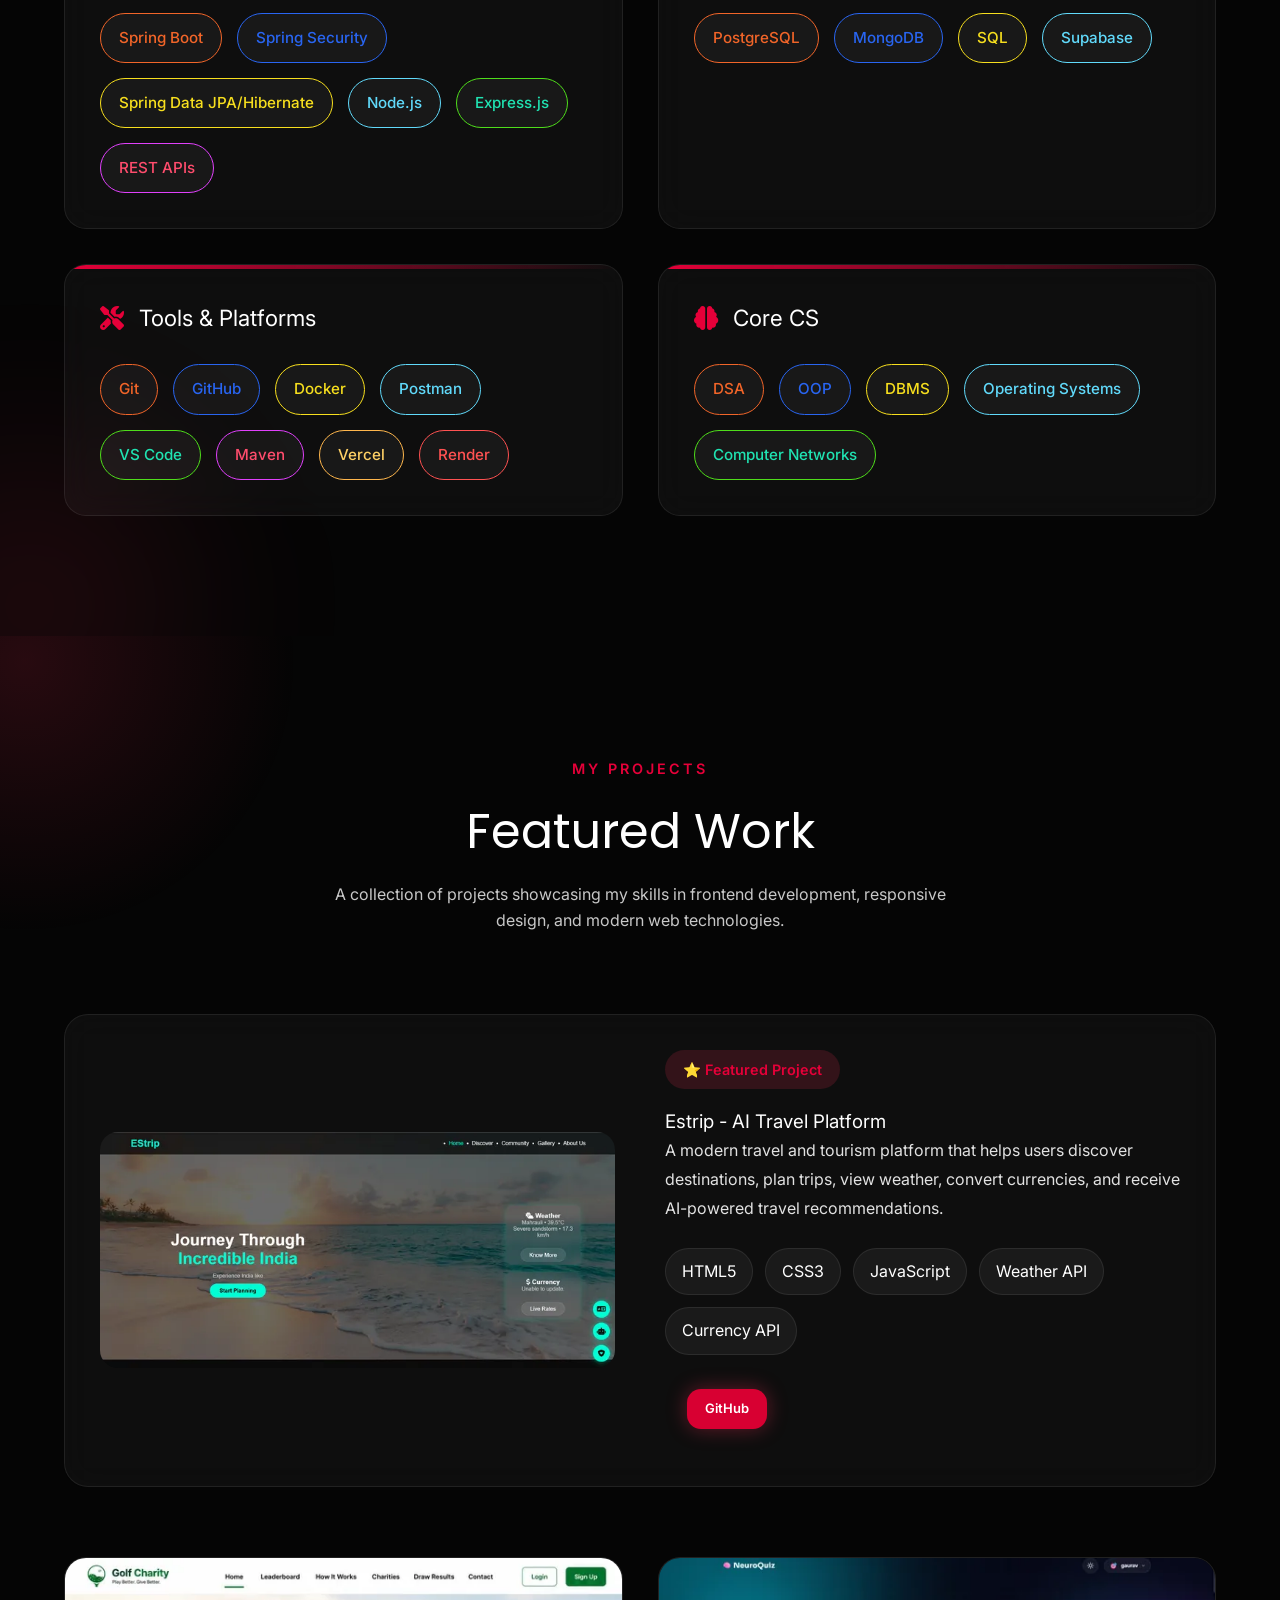
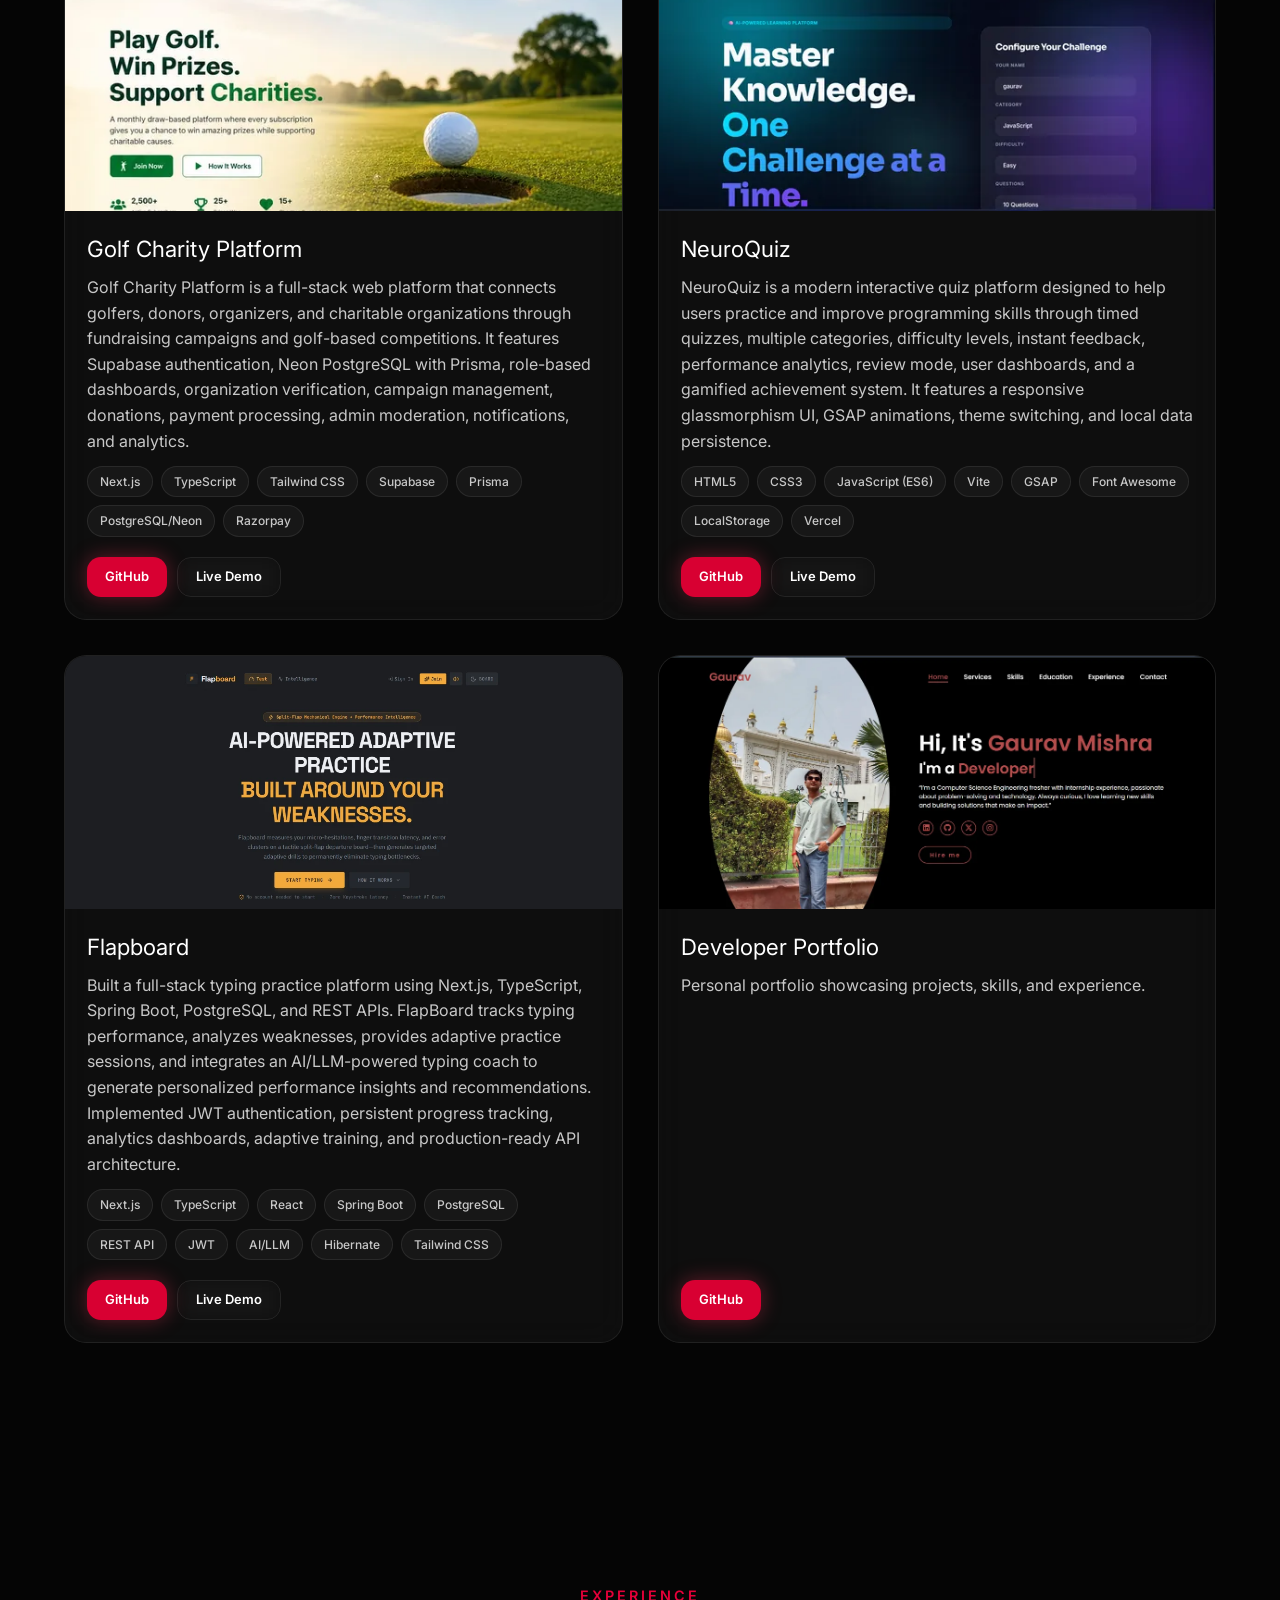
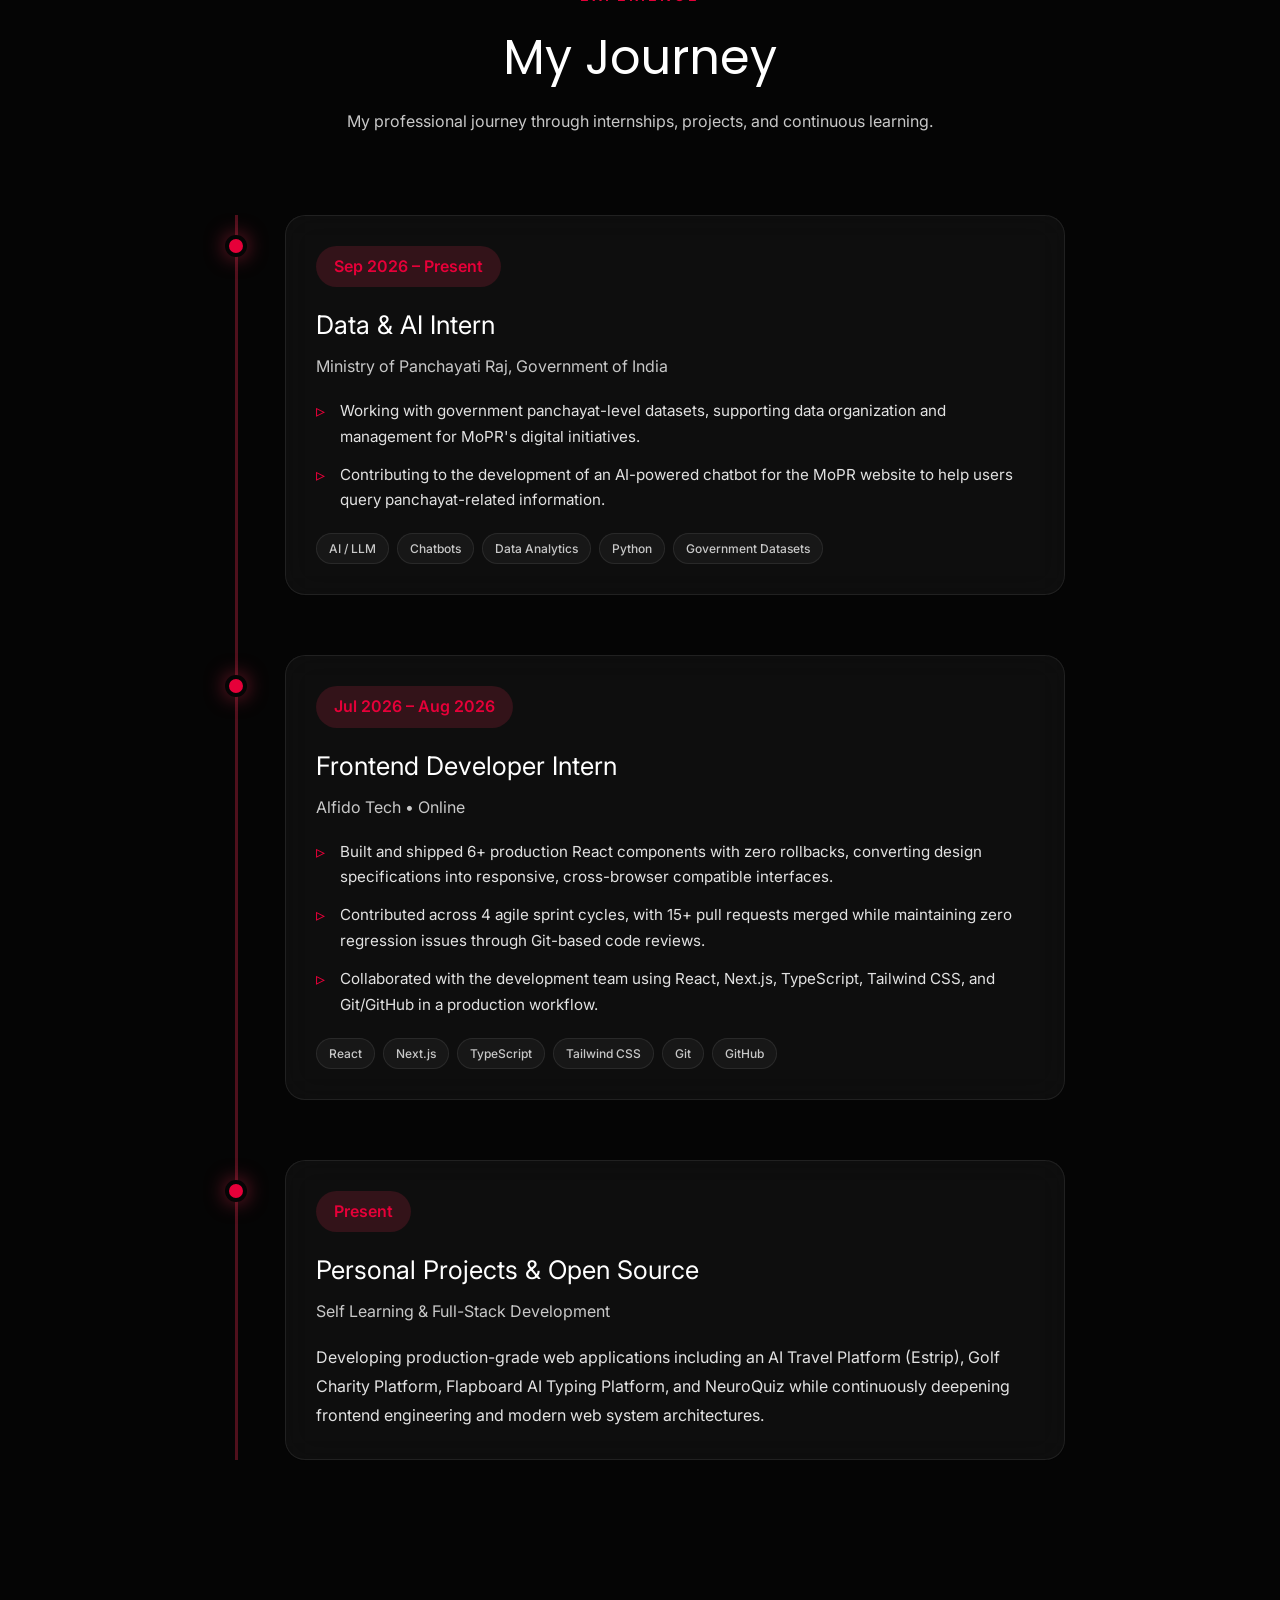
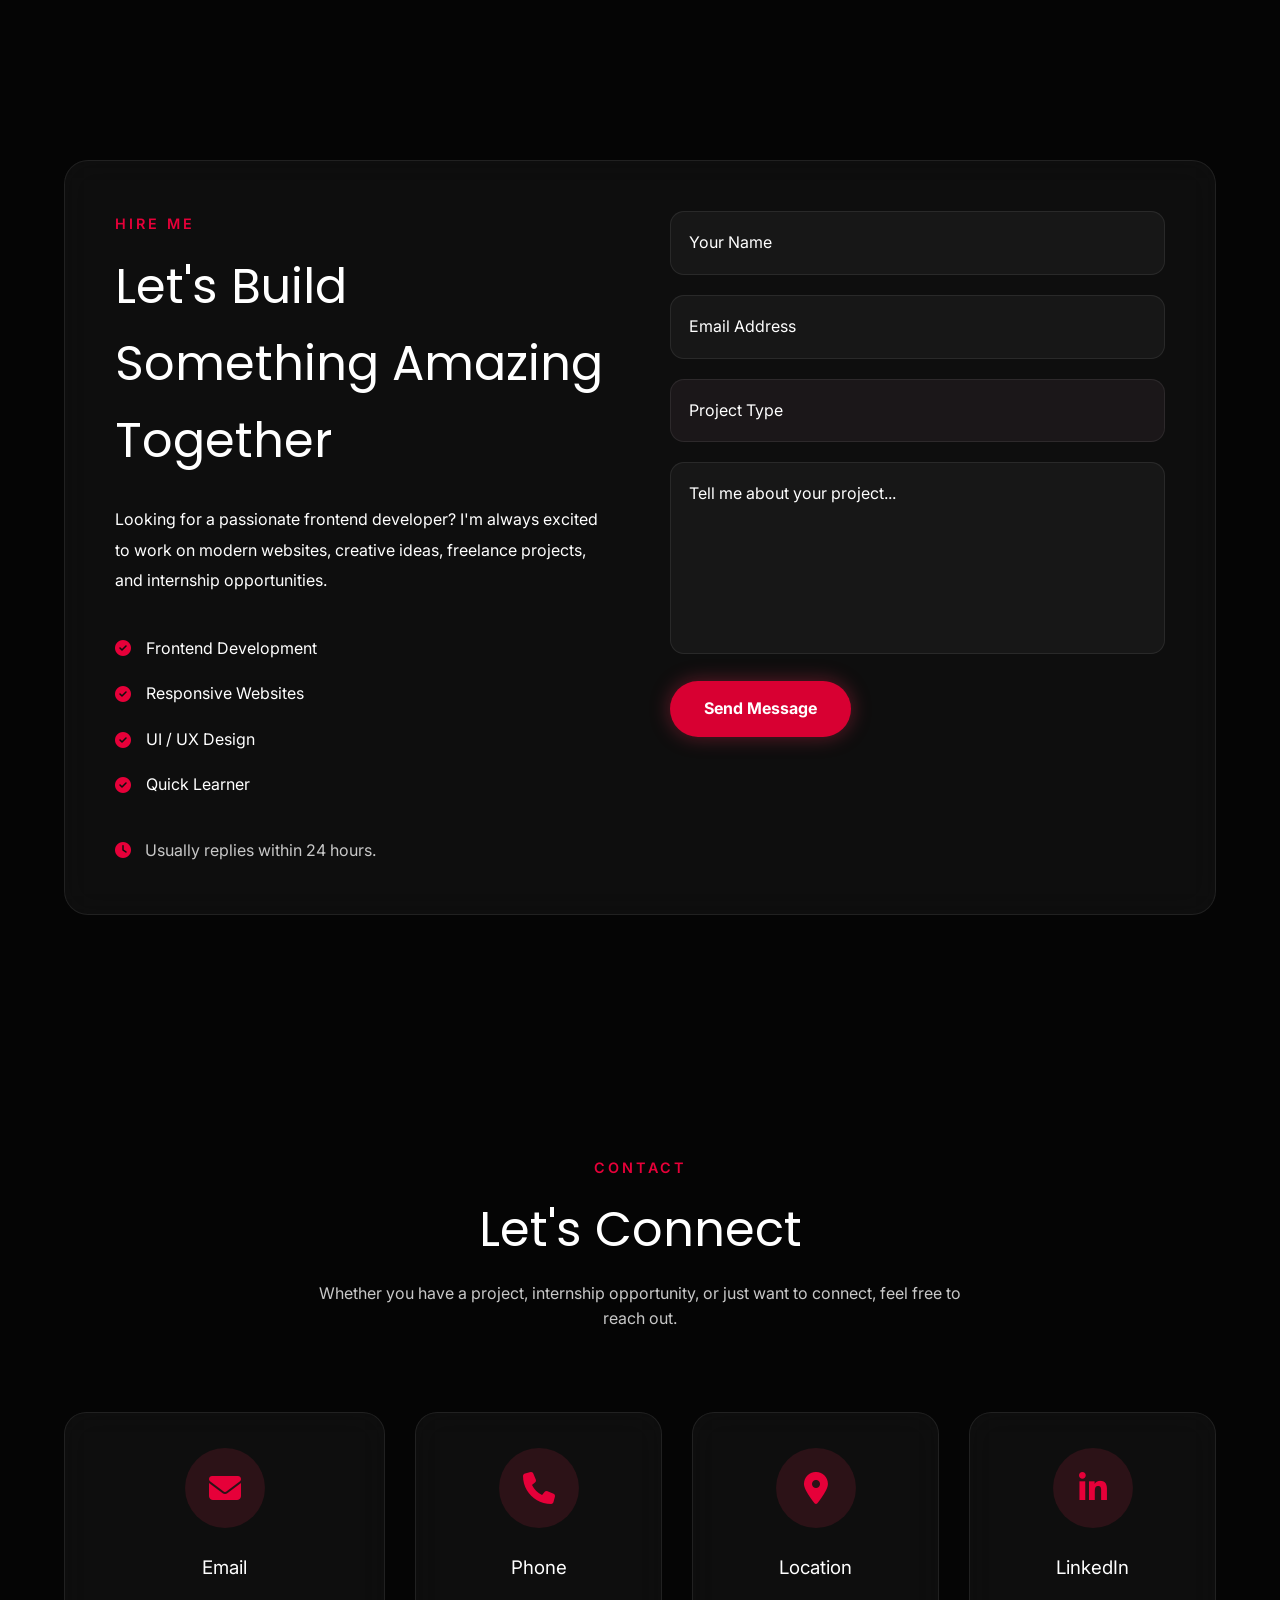
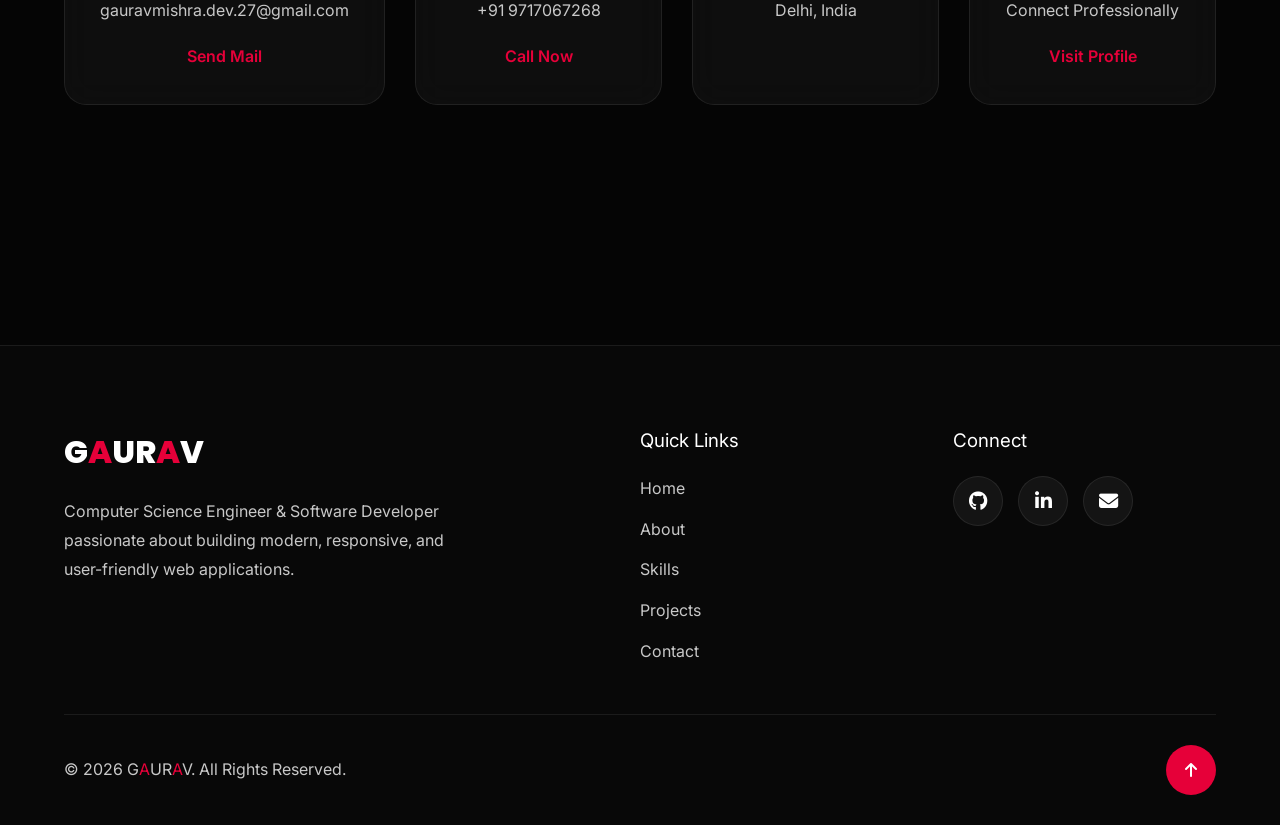
==== commit 354c13c1: "add global styles, frontend scripts, assets, and site configuration and updated resume" ====
--- a/index.html
+++ b/index.html
@@ -104,19 +104,18 @@
 
     <link rel="preconnect" href="https://cdnjs.cloudflare.com" crossorigin>
 
-    <link rel="preload" href="https://cdnjs.cloudflare.com/ajax/libs/font-awesome/6.7.2/webfonts/fa-solid-900.woff2" as="font" type="font/woff2" crossorigin>
-    <link rel="preload" href="https://cdnjs.cloudflare.com/ajax/libs/font-awesome/6.7.2/webfonts/fa-brands-400.woff2" as="font" type="font/woff2" crossorigin>
-
-    <link rel="preload" as="style"
-        href="https://cdnjs.cloudflare.com/ajax/libs/font-awesome/6.7.2/css/all.min.css">
-
-    <link rel="stylesheet"
-        href="https://cdnjs.cloudflare.com/ajax/libs/font-awesome/6.7.2/css/all.min.css"
+    <link rel="preload" href="https://cdnjs.cloudflare.com/ajax/libs/font-awesome/6.7.2/webfonts/fa-solid-900.woff2"
+        as="font" type="font/woff2" crossorigin>
+    <link rel="preload" href="https://cdnjs.cloudflare.com/ajax/libs/font-awesome/6.7.2/webfonts/fa-brands-400.woff2"
+        as="font" type="font/woff2" crossorigin>
+
+    <link rel="preload" as="style" href="https://cdnjs.cloudflare.com/ajax/libs/font-awesome/6.7.2/css/all.min.css">
+
+    <link rel="stylesheet" href="https://cdnjs.cloudflare.com/ajax/libs/font-awesome/6.7.2/css/all.min.css"
         media="print" onload="this.media='all'">
 
     <noscript>
-        <link rel="stylesheet"
-            href="https://cdnjs.cloudflare.com/ajax/libs/font-awesome/6.7.2/css/all.min.css">
+        <link rel="stylesheet" href="https://cdnjs.cloudflare.com/ajax/libs/font-awesome/6.7.2/css/all.min.css">
     </noscript>
 
     <!-- ==========================================
@@ -135,14 +134,15 @@
         "@type": "Person",
         "name": "Gaurav Mishra",
         "url": "https://gaurav-portfolio-ea7.pages.dev",
-        "image": "https://gaurav-portfolio-ea7.pages.dev/assets/preview.png",
-        "jobTitle": "Frontend Developer",
-        "description": "Computer Science Engineer and Frontend Developer specializing in responsive and modern web applications.",
+        "image": "https://gaurav-portfolio-ea7.pages.dev/assets/preview.jpg",
+        "jobTitle": "Computer Science Engineer & Software Developer",
+        "description": "Computer Science Engineer and Software Developer specializing in responsive and modern web applications.",
         "email": "gauravmishra.dev.27@gmail.com",
         "telephone": "+91-9717067268",
         "address": {
-            "@type": "110084",
+            "@type": "PostalAddress",
             "addressLocality": "Delhi",
+            "postalCode": "110084",
             "addressCountry": "IN"
         },
         "sameAs": [
@@ -155,7 +155,7 @@
 
 
 <body>
-    <a href="#home" class="skip-link">Skip to main content</a>
+    <a href="#main-content" class="skip-link">Skip to main content</a>
 
     <div class="cursor-dot" aria-hidden="true"></div>
 
@@ -166,1362 +166,1371 @@
                 LOADER
 ========================================== -->
 
-<div id="loader">
-
-    <div class="loader-content">
-
-        <div class="loader-logo">
-
-            G<span>A</span>UR<span>A</span>V
+    <div id="loader">
+
+        <div class="loader-content">
+
+            <div class="loader-logo">
+
+                G<span>A</span>UR<span>A</span>V
+
+            </div>
+
+            <div class="loader-bar">
+
+                <span></span>
+
+            </div>
 
         </div>
 
-        <div class="loader-bar">
-
-            <span></span>
-
-        </div>
-
     </div>
 
-</div>
-<script>
-    setTimeout(function() {
-        var l = document.getElementById("loader");
-        if (l) l.classList.add("hide");
-    }, 1000);
-</script>
-
-<!-- Scroll Progress -->
-
-<div id="progress-bar" role="progressbar" aria-label="Page scroll progress" aria-valuemin="0" aria-valuemax="100" aria-valuenow="0"></div>
+    <!-- Scroll Progress -->
+
+    <div id="progress-bar" role="progressbar" aria-label="Page scroll progress" aria-valuemin="0" aria-valuemax="100"
+        aria-valuenow="0"></div>
 
     <!-- ================= HEADER ================= -->
 
     <header id="header" class="header">
 
-    <nav class="navbar">
-
-        <a href="#home" class="logo">
-            G<span>A</span>UR<span>A</span>V
-        </a>
-
-        <ul class="nav-menu" id="nav-menu">
-
-            <li><a href="#home" class="nav-link">Home</a></li>
-
-            <li><a href="#about" class="nav-link">About</a></li>
-
-            <li><a href="#skills" class="nav-link">Skills</a></li>
-
-            <li><a href="#projects" class="nav-link">Projects</a></li>
-
-            <li><a href="#experience" class="nav-link">Experience</a></li>
-
-            <li><a href="#contact" class="nav-link">Contact</a></li>
-
-        </ul>
-
-        <button type="button" class="hamburger" aria-label="Toggle navigation menu" aria-expanded="false" aria-controls="nav-menu">
-
-            <span aria-hidden="true"></span>
-            <span aria-hidden="true"></span>
-            <span aria-hidden="true"></span>
-
-        </button>
-
-    </nav>
-
-</header>
+        <nav class="navbar">
+
+            <a href="#home" class="logo">
+                G<span>A</span>UR<span>A</span>V
+            </a>
+
+            <ul class="nav-menu" id="nav-menu">
+
+                <li><a href="#home" class="nav-link">Home</a></li>
+
+                <li><a href="#about" class="nav-link">About</a></li>
+
+                <li><a href="#skills" class="nav-link">Skills</a></li>
+
+                <li><a href="#projects" class="nav-link">Projects</a></li>
+
+                <li><a href="#experience" class="nav-link">Experience</a></li>
+
+                <li><a href="#contact" class="nav-link">Contact</a></li>
+
+            </ul>
+
+            <button type="button" class="hamburger" aria-label="Toggle navigation menu" aria-expanded="false"
+                aria-controls="nav-menu">
+
+                <span aria-hidden="true"></span>
+                <span aria-hidden="true"></span>
+                <span aria-hidden="true"></span>
+
+            </button>
+
+        </nav>
+
+    </header>
 
     <!-- ================= MAIN ================= -->
 
-    <main>
-<!-- ==========================================
+    <main id="main-content">
+        <!-- ==========================================
                 HERO SECTION
 ========================================== -->
 
-<section class="hero section" id="home">
-
-    <div class="container hero-container">
-
-        <!-- ================= LEFT ================= -->
-
-        <div class="hero-content">
-
-            <span class="hero-subtitle fade-up active">
-                👋 Hello, I'm
-            </span>
-
-            <h1 class="hero-title fade-up active">
-
-                G<span>A</span>UR<span>A</span>V
-
-            </h1>
-
-            <h2 class="hero-role fade-up active">
-
-                Computer Science Engineer
-                <span>|</span>
-                Software Developer
-
-            </h2>
-
-            <p class="hero-description fade-up active">
-
-                Building modern, responsive web experiences with clean code,
-                thoughtful design, and a passion for creating impactful digital
-                products.
-
-            </p>
-
-            <!-- Buttons -->
-
-            <div class="hero-buttons">
-
-    <a href="#hire" class="btn btn-primary">
-        Hire Me
-    </a>
-
-    <a href="assets/Gaurav_Mishra_Resume.pdf"
-       target="_blank"
-       rel="noopener noreferrer"
-       class="btn btn-secondary">
-
-        <i class="fas fa-eye" aria-hidden="true"></i>
-        View Resume
-
-    </a>
-
-    <a href="assets/Gaurav_Mishra_Resume.pdf"
-       download="Gaurav_Mishra_Resume.pdf"
-       class="btn btn-outline">
-
-        <i class="fas fa-download" aria-hidden="true"></i>
-        Download Resume
-
-    </a>
-
-</div>
-
-            <!-- Social -->
-
-            <div class="hero-social fade-up active">
-
-                <a href="https://github.com/Gaurav18071" target="_blank" rel="noopener noreferrer" aria-label="Visit Gaurav on GitHub">
-
-                    <i class="fab fa-github" aria-hidden="true"></i>
-
-                </a>
-
-                <a href="https://in.linkedin.com/in/gaurav18071" target="_blank" rel="noopener noreferrer" aria-label="Connect with Gaurav on LinkedIn">
-
-                    <i class="fab fa-linkedin-in" aria-hidden="true"></i>
-
-                </a>
-
-    <a href="https://mail.google.com/mail/?view=cm&fs=1&to=gauravmishra.dev.27@gmail.com"
-   target="_blank" rel="noopener noreferrer" aria-label="Send email to Gaurav">
-    <i class="fas fa-envelope" aria-hidden="true"></i>
-</a>
+        <section class="hero section" id="home">
+
+            <div class="container hero-container">
+
+                <!-- ================= LEFT ================= -->
+
+                <div class="hero-content">
+
+                    <span class="hero-subtitle fade-up active">
+                        👋 Hello, I'm
+                    </span>
+
+                    <h1 class="hero-title fade-up active">
+
+                        G<span>A</span>UR<span>A</span>V
+
+                    </h1>
+
+                    <h2 class="hero-role fade-up active">
+
+                        Computer Science Engineer
+                        <span>|</span>
+                        Software Developer
+
+                    </h2>
+
+                    <p class="hero-description fade-up active">
+
+                        Building modern, responsive web experiences with clean code,
+                        thoughtful design, and a passion for creating impactful digital
+                        products.
+
+                    </p>
+
+                    <!-- Buttons -->
+
+                    <div class="hero-buttons">
+
+                        <a href="#hire" class="btn btn-primary">
+                            Hire Me
+                        </a>
+
+                        <a href="assets/Gaurav_Mishra_Resume.pdf" target="_blank" rel="noopener noreferrer"
+                            class="btn btn-secondary">
+
+                            <i class="fas fa-eye" aria-hidden="true"></i>
+                            View Resume
+
+                        </a>
+
+                        <a href="assets/Gaurav_Mishra_Resume.pdf" download="Gaurav_Mishra_Resume.pdf"
+                            class="btn btn-outline">
+
+                            <i class="fas fa-download" aria-hidden="true"></i>
+                            Download Resume
+
+                        </a>
+
+                    </div>
+
+                    <!-- Social -->
+
+                    <div class="hero-social fade-up active">
+
+                        <a href="https://github.com/Gaurav18071" target="_blank" rel="noopener noreferrer"
+                            aria-label="Visit Gaurav on GitHub">
+
+                            <i class="fab fa-github" aria-hidden="true"></i>
+
+                        </a>
+
+                        <a href="https://in.linkedin.com/in/gaurav18071" target="_blank" rel="noopener noreferrer"
+                            aria-label="Connect with Gaurav on LinkedIn">
+
+                            <i class="fab fa-linkedin-in" aria-hidden="true"></i>
+
+                        </a>
+
+                        <a href="https://mail.google.com/mail/?view=cm&fs=1&to=gauravmishra.dev.27@gmail.com"
+                            target="_blank" rel="noopener noreferrer" aria-label="Send email to Gaurav">
+                            <i class="fas fa-envelope" aria-hidden="true"></i>
+                        </a>
+                    </div>
+
+                </div>
+
+                <!-- ================= RIGHT ================= -->
+
+                <div class="hero-image fade-up active">
+
+                    <div class="image-wrapper float">
+
+                        <div class="image-glow"></div>
+
+                        <picture>
+                            <source srcset="assets/gaurav.webp" type="image/webp">
+                            <img src="assets/gaurav.jpg" alt="Portrait of Gaurav Mishra, Software Developer" width="430"
+                                height="430" fetchpriority="high" decoding="async">
+                        </picture>
+
+                    </div>
+
+                </div>
+
             </div>
 
-        </div>
-
-        <!-- ================= RIGHT ================= -->
-
-        <div class="hero-image fade-up active">
-
-            <div class="image-wrapper float">
-
-                <div class="image-glow"></div>
-
-                <picture>
-                    <source srcset="assets/gaurav.webp" type="image/webp">
-                    <img
-                        src="assets/gaurav.jpg"
-                        alt="Portrait of Gaurav Mishra, Frontend Developer"
-                        width="430"
-                        height="645"
-                        fetchpriority="high"
-                        decoding="async">
-                </picture>
-
-            </div>
-
-        </div>
-
-    </div>
-
-    <!-- Scroll Indicator -->
-
-    <a href="#about" class="scroll-indicator" aria-label="Scroll to About section">
-
-        <span aria-hidden="true"></span>
-
-    </a>
-
-</section>
-<!-- ==========================================
+            <!-- Scroll Indicator -->
+
+            <a href="#about" class="scroll-indicator" aria-label="Scroll to About section">
+
+                <span aria-hidden="true"></span>
+
+            </a>
+
+        </section>
+        <!-- ==========================================
                 ABOUT SECTION
 ========================================== -->
 
-<section class="about section" id="about">
-
-    <div class="container">
-
-        <div class="section-header">
-
-            <span class="section-subtitle">
-                About Me
-            </span>
-
-            <h2 class="section-title">
-                Passionate About Building Digital Experiences
-            </h2>
-
-            <p class="section-description">
-
-                A Computer Science Engineering student with internship experience,
-                passionate about creating modern web applications and continuously
-                learning new technologies.
-
-            </p>
-
-        </div>
-
-
-        <div class="about-container">
-
-            <!-- Left -->
-
-            <div class="about-image">
-
-                <div class="about-image-wrapper">
-
-                    <picture>
-                        <source srcset="assets/gaurav2.webp" type="image/webp">
-                        <img src="assets/gaurav2.jpg"
-                             alt="Gaurav Mishra working on web development projects"
-                             width="360"
-                             height="479"
-                             loading="lazy"
-                             decoding="async">
-                    </picture>
+        <section class="about section" id="about">
+
+            <div class="container">
+
+                <div class="section-header">
+
+                    <span class="section-subtitle">
+                        About Me
+                    </span>
+
+                    <h2 class="section-title">
+                        Passionate About Building Digital Experiences
+                    </h2>
+
+                    <p class="section-description">
+
+                        A Computer Science Engineering student with internship experience,
+                        passionate about creating modern web applications and continuously
+                        learning new technologies.
+
+                    </p>
+
+                </div>
+
+
+                <div class="about-container">
+
+                    <!-- Left -->
+
+                    <div class="about-image">
+
+                        <div class="about-image-wrapper">
+
+                            <picture>
+                                <source srcset="assets/gaurav2.webp" type="image/webp">
+                                <img src="assets/gaurav2.jpg" alt="Gaurav Mishra working on web development projects"
+                                    width="360" height="479" loading="lazy" decoding="async">
+                            </picture>
+
+                        </div>
+
+                    </div>
+
+
+                    <!-- Right -->
+
+                    <div class="about-content">
+
+                        <h3>
+                            Computer Science Engineer &amp; Software Developer
+                        </h3>
+
+                        <p>
+                            I'm <strong>Gaurav</strong>, a final-year Computer Science Engineering student passionate
+                            about building thoughtful, reliable, and user-focused software.
+                        </p>
+
+                        <p>
+                            I enjoy working across different layers of development—from creating intuitive interfaces
+                            and developing application logic to designing APIs, working with databases, and solving
+                            technical problems. My projects and internship experience have given me practical exposure
+                            to turning requirements into working software and improving it through testing, debugging,
+                            and iteration.
+                        </p>
+
+                        <p>
+                            I'm particularly interested in <strong>software engineering, web development, problem
+                                solving, and building products that are both useful and well-engineered</strong>. I'm
+                            continuously expanding my technical depth and looking for opportunities where I can learn,
+                            contribute, and grow as a software engineer.
+                        </p>
+
+                        <div class="about-highlights">
+
+                            <div class="highlight-item">
+                                <i class="fas fa-lightbulb"></i>
+                                <span>Problem Solving</span>
+                            </div>
+
+                            <div class="highlight-item">
+                                <i class="fas fa-code"></i>
+                                <span>Clean Engineering</span>
+                            </div>
+
+                            <div class="highlight-item">
+                                <i class="fas fa-cubes"></i>
+                                <span>Product Thinking</span>
+                            </div>
+
+                            <div class="highlight-item">
+                                <i class="fas fa-book-open"></i>
+                                <span>Continuous Learning</span>
+                            </div>
+
+                        </div>
+
+                        <div class="about-stats">
+
+                            <div class="stat-card glass-card">
+
+                                <span class="stat-number">6+</span>
+
+                                <span>Projects</span>
+
+                            </div>
+
+                            <div class="stat-card glass-card">
+
+                                <span class="stat-number">4</span>
+
+                                <span>Internships</span>
+
+                            </div>
+
+                            <div class="stat-card glass-card">
+
+                                <span class="stat-number">20+</span>
+
+                                <span>Technologies</span>
+
+                            </div>
+
+                            <div class="stat-card glass-card">
+
+                                <span class="stat-number">∞</span>
+
+                                <span>Always Learning</span>
+
+                            </div>
+
+                        </div>
+
+                    </div>
 
                 </div>
 
             </div>
 
-
-            <!-- Right -->
-
-            <div class="about-content">
-
-                <h3>
-                    Computer Science Engineer &amp; Software Developer
-                </h3>
-
-                <p>
-                    I'm <strong>Gaurav</strong>, a final-year Computer Science Engineering student passionate about building thoughtful, reliable, and user-focused software.
-                </p>
-
-                <p>
-                    I enjoy working across different layers of development—from creating intuitive interfaces and developing application logic to designing APIs, working with databases, and solving technical problems. My projects and internship experience have given me practical exposure to turning requirements into working software and improving it through testing, debugging, and iteration.
-                </p>
-
-                <p>
-                    I'm particularly interested in <strong>software engineering, web development, problem solving, and building products that are both useful and well-engineered</strong>. I'm continuously expanding my technical depth and looking for opportunities where I can learn, contribute, and grow as a software engineer.
-                </p>
-
-                <div class="about-highlights">
-
-                    <div class="highlight-item">
-                        <i class="fas fa-lightbulb"></i>
-                        <span>Problem Solving</span>
-                    </div>
-
-                    <div class="highlight-item">
-                        <i class="fas fa-code"></i>
-                        <span>Clean Engineering</span>
-                    </div>
-
-                    <div class="highlight-item">
-                        <i class="fas fa-cubes"></i>
-                        <span>Product Thinking</span>
-                    </div>
-
-                    <div class="highlight-item">
-                        <i class="fas fa-book-open"></i>
-                        <span>Continuous Learning</span>
-                    </div>
-
-                </div>
-
-                <div class="about-stats">
-
-                    <div class="stat-card glass-card">
-
-                        <span class="stat-number">6+</span>
-
-                        <span>Projects</span>
-
-                    </div>
-
-                    <div class="stat-card glass-card">
-
-                        <span class="stat-number">2</span>
-
-                        <span>Internships</span>
-
-                    </div>
-
-                    <div class="stat-card glass-card">
-
-                        <span class="stat-number">20+</span>
-
-                        <span>Technologies</span>
-
-                    </div>
-
-                    <div class="stat-card glass-card">
-
-                        <span class="stat-number">∞</span>
-
-                        <span>Always Learning</span>
-
-                    </div>
-
-                </div>
-
-            </div>
-
-        </div>
-
-    </div>
-
-</section>
+        </section>
 
         <!-- Skills -->
         <!-- ==========================================
                 SKILLS SECTION
 ========================================== -->
 
-<section class="skills section" id="skills">
-
-    <div class="container">
-
-        <div class="section-header">
-
-            <span class="section-subtitle">
-                My Skills
-            </span>
-
-            <h2 class="section-title">
-                Technologies I Work With
-            </h2>
-
-            <p class="section-description">
-                A collection of technologies, programming languages, tools,
-                and platforms I use to build modern digital products.
-            </p>
-
-        </div>
-
-
-        <div class="skills-grid">
-
-            <!-- Languages -->
-
-            <div class="skill-card glass-card">
-
-                <div class="card-title">
-
-                    <i class="fas fa-code"></i>
-
-                    <h3>Languages</h3>
-
-                </div>
-
-                <div class="skill-tags">
-
-                    <span class="skill-pill">Java</span>
-
-                    <span class="skill-pill">JavaScript</span>
-
-                    <span class="skill-pill">TypeScript</span>
-
-                    <span class="skill-pill">Python</span>
-
-                    <span class="skill-pill">C</span>
-
-                </div>
-
-            </div>
-
-
-            <!-- Frontend -->
-
-            <div class="skill-card glass-card">
-
-                <div class="card-title">
-
-                    <i class="fas fa-laptop-code"></i>
-
-                    <h3>Frontend</h3>
-
-                </div>
-
-                <div class="skill-tags">
-
-                    <span class="skill-pill">React.js</span>
-
-                    <span class="skill-pill">Next.js</span>
-
-                    <span class="skill-pill">Tailwind CSS</span>
-
-                    <span class="skill-pill">Framer Motion</span>
-
-                </div>
-
-            </div>
-
-
-            <!-- Backend -->
-
-            <div class="skill-card glass-card">
-
-                <div class="card-title">
-
-                    <i class="fas fa-server"></i>
-
-                    <h3>Backend</h3>
-
-                </div>
-
-                <div class="skill-tags">
-
-                    <span class="skill-pill">Spring Boot</span>
-
-                    <span class="skill-pill">Spring Security</span>
-
-                    <span class="skill-pill">Spring Data JPA/Hibernate</span>
-
-                    <span class="skill-pill">Node.js</span>
-
-                    <span class="skill-pill">Express.js</span>
-
-                    <span class="skill-pill">REST APIs</span>
-
-                </div>
-
-            </div>
-
-
-            <!-- Database -->
-
-            <div class="skill-card glass-card">
-
-                <div class="card-title">
-
-                    <i class="fas fa-database"></i>
-
-                    <h3>Database</h3>
-
-                </div>
-
-                <div class="skill-tags">
-
-                    <span class="skill-pill">PostgreSQL</span>
-
-                    <span class="skill-pill">MongoDB</span>
-
-                    <span class="skill-pill">SQL</span>
-
-                    <span class="skill-pill">Supabase</span>
-
-                </div>
-
-            </div>
-
-
-            <!-- Tools -->
-
-            <div class="skill-card glass-card">
-
-                <div class="card-title">
-
-                    <i class="fas fa-screwdriver-wrench"></i>
-
-                    <h3>Tools &amp; Platforms</h3>
-
-                </div>
-
-                <div class="skill-tags">
-
-                    <span class="skill-pill">Git</span>
-
-                    <span class="skill-pill">GitHub</span>
-
-                    <span class="skill-pill">Docker</span>
-
-                    <span class="skill-pill">Postman</span>
-
-                    <span class="skill-pill">VS Code</span>
-
-                    <span class="skill-pill">Maven</span>
-
-                    <span class="skill-pill">Vercel</span>
-
-                    <span class="skill-pill">Render</span>
-
-                </div>
-                 
-            </div>
-
-            <!-- Core CS -->
-
-            <div class="skill-card glass-card">
-
-                <div class="card-title">
-
-                    <i class="fas fa-brain"></i>
-
-                    <h3>Core CS</h3>
-
-                </div>
-
-                <div class="skill-tags">
-
-                    <span class="skill-pill">DSA</span>
-
-                    <span class="skill-pill">OOP</span>
-
-                    <span class="skill-pill">DBMS</span>
-
-                    <span class="skill-pill">Operating Systems</span>
-
-                    <span class="skill-pill">Computer Networks</span>
-
-                </div>
-
-            </div>
-
-        </div>
-
-</section>
+        <section class="skills section" id="skills">
+
+            <div class="container">
+
+                <div class="section-header">
+
+                    <span class="section-subtitle">
+                        My Skills
+                    </span>
+
+                    <h2 class="section-title">
+                        Technologies I Work With
+                    </h2>
+
+                    <p class="section-description">
+                        A collection of technologies, programming languages, tools,
+                        and platforms I use to build modern digital products.
+                    </p>
+
+                </div>
+
+
+                <div class="skills-grid">
+
+                    <!-- Languages -->
+
+                    <div class="skill-card glass-card">
+
+                        <div class="card-title">
+
+                            <i class="fas fa-code"></i>
+
+                            <h3>Languages</h3>
+
+                        </div>
+
+                        <div class="skill-tags">
+
+                            <span class="skill-pill">Java</span>
+
+                            <span class="skill-pill">JavaScript</span>
+
+                            <span class="skill-pill">TypeScript</span>
+
+                            <span class="skill-pill">Python</span>
+
+                            <span class="skill-pill">C</span>
+
+                        </div>
+
+                    </div>
+
+
+                    <!-- Frontend -->
+
+                    <div class="skill-card glass-card">
+
+                        <div class="card-title">
+
+                            <i class="fas fa-laptop-code"></i>
+
+                            <h3>Frontend</h3>
+
+                        </div>
+
+                        <div class="skill-tags">
+
+                            <span class="skill-pill">React.js</span>
+
+                            <span class="skill-pill">Next.js</span>
+
+                            <span class="skill-pill">Tailwind CSS</span>
+
+                            <span class="skill-pill">Framer Motion</span>
+
+                        </div>
+
+                    </div>
+
+
+                    <!-- Backend -->
+
+                    <div class="skill-card glass-card">
+
+                        <div class="card-title">
+
+                            <i class="fas fa-server"></i>
+
+                            <h3>Backend</h3>
+
+                        </div>
+
+                        <div class="skill-tags">
+
+                            <span class="skill-pill">Spring Boot</span>
+
+                            <span class="skill-pill">Spring Security</span>
+
+                            <span class="skill-pill">Spring Data JPA/Hibernate</span>
+
+                            <span class="skill-pill">Node.js</span>
+
+                            <span class="skill-pill">Express.js</span>
+
+                            <span class="skill-pill">REST APIs</span>
+
+                        </div>
+
+                    </div>
+
+
+                    <!-- Database -->
+
+                    <div class="skill-card glass-card">
+
+                        <div class="card-title">
+
+                            <i class="fas fa-database"></i>
+
+                            <h3>Database</h3>
+
+                        </div>
+
+                        <div class="skill-tags">
+
+                            <span class="skill-pill">PostgreSQL</span>
+
+                            <span class="skill-pill">MongoDB</span>
+
+                            <span class="skill-pill">SQL</span>
+
+                            <span class="skill-pill">Supabase</span>
+
+                        </div>
+
+                    </div>
+
+
+                    <!-- Tools -->
+
+                    <div class="skill-card glass-card">
+
+                        <div class="card-title">
+
+                            <i class="fas fa-screwdriver-wrench"></i>
+
+                            <h3>Tools &amp; Platforms</h3>
+
+                        </div>
+
+                        <div class="skill-tags">
+
+                            <span class="skill-pill">Git</span>
+
+                            <span class="skill-pill">GitHub</span>
+
+                            <span class="skill-pill">Docker</span>
+
+                            <span class="skill-pill">Postman</span>
+
+                            <span class="skill-pill">VS Code</span>
+
+                            <span class="skill-pill">Maven</span>
+
+                            <span class="skill-pill">Vercel</span>
+
+                            <span class="skill-pill">Render</span>
+
+                        </div>
+
+                    </div>
+
+                    <!-- Core CS -->
+
+                    <div class="skill-card glass-card">
+
+                        <div class="card-title">
+
+                            <i class="fas fa-brain"></i>
+
+                            <h3>Core CS</h3>
+
+                        </div>
+
+                        <div class="skill-tags">
+
+                            <span class="skill-pill">DSA</span>
+
+                            <span class="skill-pill">OOP</span>
+
+                            <span class="skill-pill">DBMS</span>
+
+                            <span class="skill-pill">Operating Systems</span>
+
+                            <span class="skill-pill">Computer Networks</span>
+
+                        </div>
+
+                    </div>
+
+                </div>
+
+        </section>
 
         <!-- Projects -->
         <!-- ==========================================
                 PROJECTS SECTION
 ========================================== -->
 
-<section class="projects section" id="projects">
-
-    <div class="container">
-
-        <div class="section-header">
-
-            <span class="section-subtitle">
-                My Projects
-            </span>
-
-            <h2 class="section-title">
-                Featured Work
-            </h2>
-
-            <p class="section-description">
-                A collection of projects showcasing my skills in frontend
-                development, responsive design, and modern web technologies.
-            </p>
-
-        </div>
-
-        <!-- Featured Project -->
-
-        <div class="featured-project glass-card">
-
-            <div class="featured-image">
-
-                <picture>
-                    <source srcset="assets/estrip.webp" type="image/webp">
-                    <img src="assets/estrip.jpg"
-                        alt="Estrip AI travel platform dashboard preview"
-                        width="1200"
-                        height="550"
-                        loading="lazy"
-                        decoding="async">
-                </picture>
+        <section class="projects section" id="projects">
+
+            <div class="container">
+
+                <div class="section-header">
+
+                    <span class="section-subtitle">
+                        My Projects
+                    </span>
+
+                    <h2 class="section-title">
+                        Featured Work
+                    </h2>
+
+                    <p class="section-description">
+                        A collection of projects showcasing my skills in frontend
+                        development, responsive design, and modern web technologies.
+                    </p>
+
+                </div>
+
+                <!-- Featured Project -->
+
+                <div class="featured-project glass-card">
+
+                    <div class="featured-image">
+
+                        <picture>
+                            <source srcset="assets/estrip.webp" type="image/webp">
+                            <img src="assets/estrip.jpg" alt="Estrip AI travel platform dashboard preview" width="1200"
+                                height="550" loading="lazy" decoding="async">
+                        </picture>
+
+                    </div>
+
+                    <div class="featured-content">
+
+                        <span class="project-tag">
+                            ⭐ Featured Project
+                        </span>
+
+                        <h3>Estrip - AI Travel Platform</h3>
+
+                        <p>
+
+                            A modern travel and tourism platform that helps users
+                            discover destinations, plan trips, view weather,
+                            convert currencies, and receive AI-powered travel
+                            recommendations.
+
+                        </p>
+
+                        <div class="tech-stack">
+
+                            <span>HTML5</span>
+                            <span>CSS3</span>
+                            <span>JavaScript</span>
+                            <span>Weather API</span>
+                            <span>Currency API</span>
+
+                        </div>
+
+                        <div class="project-buttons">
+
+                            <a href="https://github.com/Gaurav18071/Estrip" target="_blank" rel="noopener noreferrer"
+                                class="btn btn-primary"
+                                aria-label="View Estrip AI Travel Platform repository on GitHub">
+                                GitHub
+                            </a>
+
+                        </div>
+
+                    </div>
+
+                </div>
+
+                <!-- Project Grid -->
+
+                <div class="project-grid">
+
+                    <!-- Golf Charity Platform -->
+
+                    <article class="project-card glass-card">
+
+                        <div class="project-card__media">
+                            <picture>
+                                <source srcset="assets/golf-course.webp" type="image/webp">
+                                <img src="assets/golf-course.jpg" alt="Golf Charity Platform landing page screenshot"
+                                    width="600" height="900" loading="lazy" decoding="async">
+                            </picture>
+                        </div>
+
+                        <h3>Golf Charity Platform</h3>
+
+                        <p>
+                            Golf Charity Platform is a full-stack web platform that connects golfers, donors,
+                            organizers, and charitable organizations through fundraising campaigns and golf-based
+                            competitions. It features Supabase authentication, Neon PostgreSQL with Prisma, role-based
+                            dashboards, organization verification, campaign management, donations, payment processing,
+                            admin moderation, notifications, and analytics.
+                        </p>
+
+                        <div class="tech-stack project-card-tech">
+                            <span>Next.js</span>
+                            <span>TypeScript</span>
+                            <span>Tailwind CSS</span>
+                            <span>Supabase</span>
+                            <span>Prisma</span>
+                            <span>PostgreSQL/Neon</span>
+                            <span>Razorpay</span>
+                        </div>
+
+                        <div class="project-card-buttons">
+                            <a href="https://github.com/Gaurav18071" target="_blank" rel="noopener noreferrer"
+                                class="btn btn-primary"
+                                aria-label="View Golf Charity Platform repository on GitHub">GitHub</a>
+                            <a href="https://golf-platform-gn.vercel.app" target="_blank" rel="noopener noreferrer"
+                                class="btn btn-outline" aria-label="Visit Golf Charity Platform live demo">Live Demo</a>
+                        </div>
+
+                    </article>
+
+                    <!-- NeuroQuiz -->
+
+                    <article class="project-card glass-card">
+
+                        <div class="project-card__media">
+                            <picture>
+                                <source srcset="assets/quiz.webp" type="image/webp">
+                                <img src="assets/quiz.jpg" alt="NeuroQuiz interactive quiz platform screenshot"
+                                    width="600" height="273" loading="lazy" decoding="async">
+                            </picture>
+                        </div>
+
+                        <h3>NeuroQuiz</h3>
+
+                        <p>
+                            NeuroQuiz is a modern interactive quiz platform designed to help users practice and improve
+                            programming skills through timed quizzes, multiple categories, difficulty levels, instant
+                            feedback, performance analytics, review mode, user dashboards, and a gamified achievement
+                            system. It features a responsive glassmorphism UI, GSAP animations, theme switching, and
+                            local data persistence.
+                        </p>
+
+                        <div class="tech-stack project-card-tech">
+                            <span>HTML5</span>
+                            <span>CSS3</span>
+                            <span>JavaScript (ES6)</span>
+                            <span>Vite</span>
+                            <span>GSAP</span>
+                            <span>Font Awesome</span>
+                            <span>LocalStorage</span>
+                            <span>Vercel</span>
+                        </div>
+
+                        <div class="project-card-buttons">
+                            <a href="https://github.com/Gaurav18071/NeuroQuiz" target="_blank" rel="noopener noreferrer"
+                                class="btn btn-primary" aria-label="View NeuroQuiz repository on GitHub">GitHub</a>
+                            <a href="https://neuroquiz-g.vercel.app/" target="_blank" rel="noopener noreferrer"
+                                class="btn btn-outline" aria-label="Visit NeuroQuiz live demo">Live Demo</a>
+                        </div>
+
+                    </article>
+
+                    <!-- Flapboard -->
+
+                    <article class="project-card glass-card">
+
+                        <div class="project-card__media">
+                            <picture>
+                                <source srcset="assets/flapboard.webp" type="image/webp">
+                                <img src="assets/flapboard.png"
+                                    alt="Flapboard AI-powered adaptive typing practice platform screenshot" width="1024"
+                                    height="469" loading="lazy" decoding="async">
+                            </picture>
+                        </div>
+
+                        <h3>Flapboard</h3>
+
+                        <p>
+                            Built a full-stack typing practice platform using Next.js, TypeScript, Spring Boot,
+                            PostgreSQL, and REST APIs. FlapBoard tracks typing performance, analyzes weaknesses,
+                            provides adaptive practice sessions, and integrates an AI/LLM-powered typing coach to
+                            generate personalized performance insights and recommendations. Implemented JWT
+                            authentication, persistent progress tracking, analytics dashboards, adaptive training, and
+                            production-ready API architecture.
+                        </p>
+
+                        <div class="tech-stack project-card-tech">
+                            <span>Next.js</span>
+                            <span>TypeScript</span>
+                            <span>React</span>
+                            <span>Spring Boot</span>
+                            <span>PostgreSQL</span>
+                            <span>REST API</span>
+                            <span>JWT</span>
+                            <span>AI/LLM</span>
+                            <span>Hibernate</span>
+                            <span>Tailwind CSS</span>
+                        </div>
+
+                        <div class="project-card-buttons">
+                            <a href="https://github.com/Gaurav18071/typingMaster" target="_blank"
+                                rel="noopener noreferrer" class="btn btn-primary"
+                                aria-label="View Flapboard Typing Platform repository on GitHub">GitHub</a>
+                            <a href="https://typing-master-pied.vercel.app/" target="_blank" rel="noopener noreferrer"
+                                class="btn btn-outline" aria-label="Visit Flapboard live demo">Live Demo</a>
+                        </div>
+
+                    </article>
+
+                    <!-- Portfolio -->
+
+                    <article class="project-card glass-card">
+
+                        <div class="project-card__media">
+                            <picture>
+                                <source srcset="assets/portfolio.webp" type="image/webp">
+                                <img src="assets/portfolio.jpg" alt="Developer portfolio website screenshot"
+                                    width="1200" height="551" loading="lazy" decoding="async">
+                            </picture>
+                        </div>
+
+                        <h3>Developer Portfolio</h3>
+
+                        <p>
+                            Personal portfolio showcasing projects, skills, and experience.
+                        </p>
+
+                        <div class="project-card-buttons">
+                            <a href="https://github.com/Gaurav18071" target="_blank" rel="noopener noreferrer"
+                                class="btn btn-primary"
+                                aria-label="View Developer Portfolio repository on GitHub">GitHub</a>
+                        </div>
+
+                    </article>
+
+                </div>
 
             </div>
 
-            <div class="featured-content">
-
-                <span class="project-tag">
-                    ⭐ Featured Project
-                </span>
-
-                <h3>Estrip - AI Travel Platform</h3>
-
-                <p>
-
-                    A modern travel and tourism platform that helps users
-                    discover destinations, plan trips, view weather,
-                    convert currencies, and receive AI-powered travel
-                    recommendations.
-
-                </p>
-
-                <div class="tech-stack">
-
-                    <span>HTML5</span>
-                    <span>CSS3</span>
-                    <span>JavaScript</span>
-                    <span>Weather API</span>
-                    <span>Currency API</span>
-
-                </div>
-
-                <div class="project-buttons">
-
-                    <a href="https://github.com/Gaurav18071/Estrip" target="_blank" rel="noopener noreferrer" class="btn btn-primary" aria-label="View Estrip AI Travel Platform repository on GitHub">
-                        GitHub
-                    </a>
-
-                </div>
-
-            </div>
-
-        </div>
-
-        <!-- Project Grid -->
-
-        <div class="project-grid">
-
-            <!-- Golf Charity Platform -->
-
-            <article class="project-card glass-card">
-
-                <div class="project-card__media">
-                    <picture>
-                        <source srcset="assets/golf-course.webp" type="image/webp">
-                        <img src="assets/golf-course.jpg"
-                            alt="Golf Charity Platform landing page screenshot"
-                            width="600"
-                            height="900"
-                            loading="lazy"
-                            decoding="async">
-                    </picture>
-                </div>
-
-                <h3>Golf Charity Platform</h3>
-
-                <p>
-                    Golf Charity Platform is a full-stack web platform that connects golfers, donors, organizers, and charitable organizations through fundraising campaigns and golf-based competitions. It features Supabase authentication, Neon PostgreSQL with Prisma, role-based dashboards, organization verification, campaign management, donations, payment processing, admin moderation, notifications, and analytics.
-                </p>
-
-                <div class="tech-stack project-card-tech">
-                    <span>Next.js</span>
-                    <span>TypeScript</span>
-                    <span>Tailwind CSS</span>
-                    <span>Supabase</span>
-                    <span>Prisma</span>
-                    <span>PostgreSQL/Neon</span>
-                    <span>Razorpay</span>
-                </div>
-
-                <div class="project-card-buttons">
-                    <a href="https://github.com/Gaurav18071" target="_blank" rel="noopener noreferrer" class="btn btn-primary" aria-label="View Golf Charity Platform repository on GitHub">GitHub</a>
-                    <a href="https://golf-platform-gn.vercel.app" target="_blank" rel="noopener noreferrer" class="btn btn-outline" aria-label="Visit Golf Charity Platform live demo">Live Demo</a>
-                </div>
-
-            </article>
-
-            <!-- NeuroQuiz -->
-
-            <article class="project-card glass-card">
-
-                <div class="project-card__media">
-                    <picture>
-                        <source srcset="assets/quiz.webp" type="image/webp">
-                        <img src="assets/quiz.jpg"
-                            alt="NeuroQuiz interactive quiz platform screenshot"
-                            width="600"
-                            height="273"
-                            loading="lazy"
-                            decoding="async">
-                    </picture>
-                </div>
-
-                <h3>NeuroQuiz</h3>
-
-                <p>
-                    NeuroQuiz is a modern interactive quiz platform designed to help users practice and improve programming skills through timed quizzes, multiple categories, difficulty levels, instant feedback, performance analytics, review mode, user dashboards, and a gamified achievement system. It features a responsive glassmorphism UI, GSAP animations, theme switching, and local data persistence.
-                </p>
-
-                <div class="tech-stack project-card-tech">
-                    <span>HTML5</span>
-                    <span>CSS3</span>
-                    <span>JavaScript (ES6)</span>
-                    <span>Vite</span>
-                    <span>GSAP</span>
-                    <span>Font Awesome</span>
-                    <span>LocalStorage</span>
-                    <span>Vercel</span>
-                </div>
-
-                <div class="project-card-buttons">
-                    <a href="https://github.com/Gaurav18071/NeuroQuiz" target="_blank" rel="noopener noreferrer" class="btn btn-primary" aria-label="View NeuroQuiz repository on GitHub">GitHub</a>
-                    <a href="https://neuroquiz-g.vercel.app/" target="_blank" rel="noopener noreferrer" class="btn btn-outline" aria-label="Visit NeuroQuiz live demo">Live Demo</a>
-                </div>
-
-            </article>
-
-            <!-- Flapboard -->
-
-            <article class="project-card glass-card">
-
-                <div class="project-card__media">
-                    <picture>
-                        <source srcset="assets/flapboard.webp" type="image/webp">
-                        <img src="assets/flapboard.png"
-                            alt="Flapboard AI-powered adaptive typing practice platform screenshot"
-                            width="1024"
-                            height="469"
-                            loading="lazy"
-                            decoding="async">
-                    </picture>
-                </div>
-
-                <h3>Flapboard</h3>
-
-                <p>
-                    Built a full-stack typing practice platform using Next.js, TypeScript, Spring Boot, PostgreSQL, and REST APIs. FlapBoard tracks typing performance, analyzes weaknesses, provides adaptive practice sessions, and integrates an AI/LLM-powered typing coach to generate personalized performance insights and recommendations. Implemented JWT authentication, persistent progress tracking, analytics dashboards, adaptive training, and production-ready API architecture.
-                </p>
-
-                <div class="tech-stack project-card-tech">
-                    <span>Next.js</span>
-                    <span>TypeScript</span>
-                    <span>React</span>
-                    <span>Spring Boot</span>
-                    <span>PostgreSQL</span>
-                    <span>REST API</span>
-                    <span>JWT</span>
-                    <span>AI/LLM</span>
-                    <span>Hibernate</span>
-                    <span>Tailwind CSS</span>
-                </div>
-
-                <div class="project-card-buttons">
-                    <a href="https://github.com/Gaurav18071/typingMaster" target="_blank" rel="noopener noreferrer" class="btn btn-primary" aria-label="View Flapboard Typing Platform repository on GitHub">GitHub</a>
-                    <a href="https://typing-master-pied.vercel.app/" target="_blank" rel="noopener noreferrer" class="btn btn-outline" aria-label="Visit Flapboard live demo">Live Demo</a>
-                </div>
-
-            </article>
-
-            <!-- Portfolio -->
-
-            <article class="project-card glass-card">
-
-                <div class="project-card__media">
-                    <picture>
-                        <source srcset="assets/portfolio.webp" type="image/webp">
-                        <img src="assets/portfolio.jpg"
-                            alt="Developer portfolio website screenshot"
-                            width="1200"
-                            height="551"
-                            loading="lazy"
-                            decoding="async">
-                    </picture>
-                </div>
-
-                <h3>Developer Portfolio</h3>
-
-                <p>
-                    Personal portfolio showcasing projects, skills, and experience.
-                </p>
-
-                <div class="project-card-buttons">
-                    <a href="https://github.com/Gaurav18071" target="_blank" rel="noopener noreferrer" class="btn btn-primary" aria-label="View Developer Portfolio repository on GitHub">GitHub</a>
-                </div>
-
-            </article>
-
-        </div>
-
-    </div>
-
-</section>
+        </section>
 
         <!-- Experience -->
-    <!-- ==========================================
+        <!-- ==========================================
                 EXPERIENCE SECTION
 ========================================== -->
 
-<section class="experience section" id="experience">
-
-    <div class="container">
-
-        <div class="section-header">
-
-            <span class="section-subtitle">
-                Experience
-            </span>
-
-            <h2 class="section-title">
-                My Journey
-            </h2>
-
-            <p class="section-description">
-                My professional journey through internships, projects, and
-                continuous learning.
-            </p>
-
-        </div>
-
-        <div class="timeline">
-
-            <!-- Internship - Alfido Tech -->
-
-            <div class="timeline-item">
-
-                <div class="timeline-dot"></div>
-
-                <div class="timeline-content glass-card">
-
-                    <span class="timeline-date">
-                        Completed • 2025
+        <section class="experience section" id="experience">
+
+            <div class="container">
+
+                <div class="section-header">
+
+                    <span class="section-subtitle">
+                        Experience
                     </span>
 
-                    <h3>
-                        Frontend Developer Intern
-                    </h3>
-
-                    <h4>
-                        Alfido Tech • Online
-                    </h4>
-
-                    <ul class="timeline-list">
-                        <li>Built and shipped 6+ production React components with zero rollbacks, converting design specifications into responsive, cross-browser compatible interfaces.</li>
-                        <li>Contributed across 4 agile sprint cycles, with 15+ pull requests merged while maintaining zero regression issues through Git-based code reviews.</li>
-                        <li>Collaborated with the development team using React, Next.js, TypeScript, Tailwind CSS, and Git/GitHub in a production workflow.</li>
-                    </ul>
-
-                    <div class="timeline-tech">
-                        <span>React</span>
-                        <span>Next.js</span>
-                        <span>TypeScript</span>
-                        <span>Tailwind CSS</span>
-                        <span>Git</span>
-                        <span>GitHub</span>
+                    <h2 class="section-title">
+                        My Journey
+                    </h2>
+
+                    <p class="section-description">
+                        My professional journey through internships, projects, and
+                        continuous learning.
+                    </p>
+
+                </div>
+
+                <div class="timeline">
+
+                    <!-- Internship - Ministry of Panchayati Raj -->
+
+                    <div class="timeline-item">
+
+                        <div class="timeline-dot"></div>
+
+                        <div class="timeline-content glass-card">
+
+                            <span class="timeline-date">
+                                Sep 2026 – Present
+                            </span>
+
+                            <h3>
+                                Data &amp; AI Intern
+                            </h3>
+
+                            <h4>
+                                Ministry of Panchayati Raj, Government of India
+                            </h4>
+
+                            <ul class="timeline-list">
+                                <li>Working with government panchayat-level datasets, supporting data organization and
+                                    management for MoPR's digital initiatives.</li>
+                                <li>Contributing to the development of an AI-powered chatbot for the MoPR website to
+                                    help users query panchayat-related information.</li>
+                            </ul>
+
+                            <div class="timeline-tech">
+                                <span>AI / LLM</span>
+                                <span>Chatbots</span>
+                                <span>Data Analytics</span>
+                                <span>Python</span>
+                                <span>Government Datasets</span>
+                            </div>
+
+                        </div>
+
+                    </div>
+
+                    <!-- Internship - Alfido Tech -->
+
+                    <div class="timeline-item">
+
+                        <div class="timeline-dot"></div>
+
+                        <div class="timeline-content glass-card">
+
+                            <span class="timeline-date">
+                                Jul 2026 – Aug 2026
+                            </span>
+
+                            <h3>
+                                Frontend Developer Intern
+                            </h3>
+
+                            <h4>
+                                Alfido Tech • Online
+                            </h4>
+
+                            <ul class="timeline-list">
+                                <li>Built and shipped 6+ production React components with zero rollbacks, converting
+                                    design specifications into responsive, cross-browser compatible interfaces.</li>
+                                <li>Contributed across 4 agile sprint cycles, with 15+ pull requests merged while
+                                    maintaining zero regression issues through Git-based code reviews.</li>
+                                <li>Collaborated with the development team using React, Next.js, TypeScript, Tailwind
+                                    CSS, and Git/GitHub in a production workflow.</li>
+                            </ul>
+
+                            <div class="timeline-tech">
+                                <span>React</span>
+                                <span>Next.js</span>
+                                <span>TypeScript</span>
+                                <span>Tailwind CSS</span>
+                                <span>Git</span>
+                                <span>GitHub</span>
+                            </div>
+
+                        </div>
+
+                    </div>
+
+                    <!-- Personal Projects & Self Learning -->
+
+                    <div class="timeline-item">
+
+                        <div class="timeline-dot"></div>
+
+                        <div class="timeline-content glass-card">
+
+                            <span class="timeline-date">
+                                Present
+                            </span>
+
+                            <h3>
+                                Personal Projects &amp; Open Source
+                            </h3>
+
+                            <h4>
+                                Self Learning &amp; Full-Stack Development
+                            </h4>
+
+                            <p>
+                                Developing production-grade web applications including an AI Travel Platform (Estrip),
+                                Golf Charity Platform, Flapboard AI Typing Platform, and NeuroQuiz while continuously
+                                deepening frontend engineering and modern web system architectures.
+                            </p>
+
+                        </div>
+
                     </div>
 
                 </div>
 
             </div>
 
-            <!-- Personal Projects & Self Learning -->
-
-            <div class="timeline-item">
-
-                <div class="timeline-dot"></div>
-
-                <div class="timeline-content glass-card">
-
-                    <span class="timeline-date">
-                        Present
-                    </span>
-
-                    <h3>
-                        Personal Projects &amp; Open Source
-                    </h3>
-
-                    <h4>
-                        Self Learning &amp; Full-Stack Development
-                    </h4>
-
-                    <p>
-                        Developing production-grade web applications including an AI Travel Platform (Estrip),
-                        Golf Charity Platform, Flapboard AI Typing Platform, and NeuroQuiz while continuously
-                        deepening frontend engineering and modern web system architectures.
-                    </p>
-
-                </div>
-
-            </div>
-
-        </div>
-
-    </div>
-
-</section>
+        </section>
 
 
         <!-- Hire Me -->
-    <!-- ==========================================
+        <!-- ==========================================
                 HIRE ME SECTION
 ========================================== -->
 
-<section class="hire section" id="hire">
-
-    <div class="container">
-
-        <div class="hire-wrapper glass-card">
-
-            <!-- Left Side -->
-
-            <div class="hire-content">
-
-                <span class="section-subtitle">
-                    Hire Me
-                </span>
-
-                <h2 class="section-title">
-                    Let's Build Something Amazing Together
-                </h2>
-
-                <p>
-
-                    Looking for a passionate frontend developer? I'm always
-                    excited to work on modern websites, creative ideas,
-                    freelance projects, and internship opportunities.
-
-                </p>
-
-                <div class="hire-features">
-
-                    <div class="feature">
-                        <i class="fas fa-check-circle"></i>
-                        <span>Frontend Development</span>
-                    </div>
-
-                    <div class="feature">
-                        <i class="fas fa-check-circle"></i>
-                        <span>Responsive Websites</span>
-                    </div>
-
-                    <div class="feature">
-                        <i class="fas fa-check-circle"></i>
-                        <span>UI / UX Design</span>
-                    </div>
-
-                    <div class="feature">
-                        <i class="fas fa-check-circle"></i>
-                        <span>Quick Learner</span>
-                    </div>
-
-                </div>
-
-                <div class="response-time">
-
-                    <i class="fas fa-clock"></i>
-
-                    Usually replies within 24 hours.
-
-                </div>
-
-            </div>
-
-            <!-- Right Side -->
-<form class="hire-form" id="contactForm" aria-label="Contact form">
-
-    <!-- Web3Forms -->
-
-    <input
-        type="hidden"
-        name="access_key"
-        value="065e0bab-f769-4120-be5d-e1caa84da015">
-
-    <input
-        type="hidden"
-        name="subject"
-        value="New Portfolio Inquiry">
-
-    <input
-        type="hidden"
-        name="from_name"
-        value="Portfolio Website">
-
-    <!-- Honeypot -->
-
-    <input
-        type="checkbox"
-        name="botcheck"
-        class="visually-hidden"
-        tabindex="-1"
-        aria-hidden="true">
-
-    <!-- Name -->
-
-    <div class="input-group">
-
-        <label class="visually-hidden" for="contact-name">Your Name</label>
-
-        <input
-            type="text"
-            id="contact-name"
-            name="name"
-            placeholder="Your Name"
-            autocomplete="name"
-            required>
-
-    </div>
-
-    <!-- Email -->
-
-    <div class="input-group">
-
-        <label class="visually-hidden" for="contact-email">Email Address</label>
-
-        <input
-            type="email"
-            id="contact-email"
-            name="email"
-            placeholder="Email Address"
-            autocomplete="email"
-            required>
-
-    </div>
-
-    <!-- Project -->
-
-    <div class="input-group">
-
-        <label class="visually-hidden" for="contact-project">Project Type</label>
-
-        <select
-            id="contact-project"
-            name="project"
-            required>
-
-            <option value="" disabled selected>
-
-                Project Type
-
-            </option>
-
-            <option>Website Development</option>
-
-            <option>Portfolio Website</option>
-
-            <option>Landing Page</option>
-
-            <option>Internship Opportunity</option>
-
-            <option>Freelance Project</option>
-
-            <option>UI / UX Design</option>
-
-            <option>Other</option>
-
-        </select>
-
-    </div>
-
-    <!-- Message -->
-
-    <div class="input-group">
-
-        <label class="visually-hidden" for="contact-message">Project details</label>
-
-        <textarea
-            id="contact-message"
-            rows="6"
-            name="message"
-            placeholder="Tell me about your project..."
-            required></textarea>
-
-    </div>
-
-    <!-- Button -->
-
-    <button
-        type="submit"
-        class="btn btn-primary"
-        id="submitBtn">
-
-        <span class="btn-text">
-
-            Send Message
-
-        </span>
-
-    </button>
-
-</form>
-
- <!-- ==========================================
+        <section class="hire section" id="hire">
+
+            <div class="container">
+
+                <div class="hire-wrapper glass-card">
+
+                    <!-- Left Side -->
+
+                    <div class="hire-content">
+
+                        <span class="section-subtitle">
+                            Hire Me
+                        </span>
+
+                        <h2 class="section-title">
+                            Let's Build Something Amazing Together
+                        </h2>
+
+                        <p>
+
+                            Looking for a passionate frontend developer? I'm always
+                            excited to work on modern websites, creative ideas,
+                            freelance projects, and internship opportunities.
+
+                        </p>
+
+                        <div class="hire-features">
+
+                            <div class="feature">
+                                <i class="fas fa-check-circle"></i>
+                                <span>Frontend Development</span>
+                            </div>
+
+                            <div class="feature">
+                                <i class="fas fa-check-circle"></i>
+                                <span>Responsive Websites</span>
+                            </div>
+
+                            <div class="feature">
+                                <i class="fas fa-check-circle"></i>
+                                <span>UI / UX Design</span>
+                            </div>
+
+                            <div class="feature">
+                                <i class="fas fa-check-circle"></i>
+                                <span>Quick Learner</span>
+                            </div>
+
+                        </div>
+
+                        <div class="response-time">
+
+                            <i class="fas fa-clock"></i>
+
+                            Usually replies within 24 hours.
+
+                        </div>
+
+                    </div>
+
+                    <!-- Right Side -->
+                    <form class="hire-form" id="contactForm" aria-label="Contact form">
+
+                        <!-- Web3Forms -->
+
+                        <input type="hidden" name="access_key" value="065e0bab-f769-4120-be5d-e1caa84da015">
+
+                        <input type="hidden" name="subject" value="New Portfolio Inquiry">
+
+                        <input type="hidden" name="from_name" value="Portfolio Website">
+
+                        <!-- Honeypot -->
+
+                        <input type="checkbox" name="botcheck" class="visually-hidden" tabindex="-1" aria-hidden="true">
+
+                        <!-- Name -->
+
+                        <div class="input-group">
+
+                            <label class="visually-hidden" for="contact-name">Your Name</label>
+
+                            <input type="text" id="contact-name" name="name" placeholder="Your Name" autocomplete="name"
+                                required>
+
+                        </div>
+
+                        <!-- Email -->
+
+                        <div class="input-group">
+
+                            <label class="visually-hidden" for="contact-email">Email Address</label>
+
+                            <input type="email" id="contact-email" name="email" placeholder="Email Address"
+                                autocomplete="email" required>
+
+                        </div>
+
+                        <!-- Project -->
+
+                        <div class="input-group">
+
+                            <label class="visually-hidden" for="contact-project">Project Type</label>
+
+                            <select id="contact-project" name="project" required>
+
+                                <option value="" disabled selected>
+
+                                    Project Type
+
+                                </option>
+
+                                <option>Website Development</option>
+
+                                <option>Portfolio Website</option>
+
+                                <option>Landing Page</option>
+
+                                <option>Internship Opportunity</option>
+
+                                <option>Freelance Project</option>
+
+                                <option>UI / UX Design</option>
+
+                                <option>Other</option>
+
+                            </select>
+
+                        </div>
+
+                        <!-- Message -->
+
+                        <div class="input-group">
+
+                            <label class="visually-hidden" for="contact-message">Project details</label>
+
+                            <textarea id="contact-message" rows="6" name="message"
+                                placeholder="Tell me about your project..." required></textarea>
+
+                        </div>
+
+                        <!-- Button -->
+
+                        <button type="submit" class="btn btn-primary" id="submitBtn">
+
+                            <span class="btn-text">
+
+                                Send Message
+
+                            </span>
+
+                        </button>
+
+                    </form>
+
+                    <!-- ==========================================
         SUCCESS POPUP
 ========================================== -->
 
-<div id="successModal" class="success-modal" role="dialog" aria-modal="true" aria-labelledby="successModalTitle">
-
-    <div class="success-box">
-
-        <div class="success-icon" aria-hidden="true">
-
-            <i class="fas fa-circle-check"></i>
-
-        </div>
-
-        <h2 id="successModalTitle">
-
-            Message Sent Successfully!
-
-        </h2>
-
-        <p>
-
-            Thank you for reaching out.
-
-            <br><br>
-
-            Your message has been received successfully.
-
-            I'll review it carefully and get back to you
-            within <strong>24 hours.</strong>
-
-            <br><br>
-
-            Have a wonderful day! 🚀
-
-        </p>
-
-        <button
-            class="btn btn-primary"
-            id="closeModal"
-            aria-label="Close modal window">
-
-            Awesome!
-
-        </button>
-
-    </div>
-
-</div>         
-
-        </div>
-
-    </div>
-
-</section>
+                    <div id="successModal" class="success-modal" role="dialog" aria-modal="true"
+                        aria-labelledby="successModalTitle">
+
+                        <div class="success-box">
+
+                            <div class="success-icon" aria-hidden="true">
+
+                                <i class="fas fa-circle-check"></i>
+
+                            </div>
+
+                            <h2 id="successModalTitle">
+
+                                Message Sent Successfully!
+
+                            </h2>
+
+                            <p>
+
+                                Thank you for reaching out.
+
+                                <br><br>
+
+                                Your message has been received successfully.
+
+                                I'll review it carefully and get back to you
+                                within <strong>24 hours.</strong>
+
+                                <br><br>
+
+                                Have a wonderful day! 🚀
+
+                            </p>
+
+                            <button class="btn btn-primary" id="closeModal" aria-label="Close modal window">
+
+                                Awesome!
+
+                            </button>
+
+                        </div>
+
+                    </div>
+
+                </div>
+
+            </div>
+
+        </section>
 
         <!-- Contact -->
         <!-- ==========================================
                 CONTACT SECTION
 ========================================== -->
 
-<section class="contact section" id="contact">
-
-    <div class="container">
-
-        <div class="section-header">
-
-            <span class="section-subtitle">
-                Contact
-            </span>
-
-            <h2 class="section-title">
-                Let's Connect
-            </h2>
-
-            <p class="section-description">
-                Whether you have a project, internship opportunity, or just want
-                to connect, feel free to reach out.
-            </p>
-
-        </div>
-
-        <div class="contact-grid">
-
-            <!-- Email -->
-
-            <div class="contact-card glass-card">
-
-                <div class="contact-icon">
-
-                    <i class="fas fa-envelope"></i>
-
-                </div>
-
-                <h3>Email</h3>
-
-                <p>gauravmishra.dev.27@gmail.com</p>
-
-                <a href="https://mail.google.com/mail/?view=cm&fs=1&to=gauravmishra.dev.27@gmail.com"
-   target="_blank" rel="noopener noreferrer" aria-label="Send email to Gaurav Mishra">
-    Send Mail
-</a>
+        <section class="contact section" id="contact">
+
+            <div class="container">
+
+                <div class="section-header">
+
+                    <span class="section-subtitle">
+                        Contact
+                    </span>
+
+                    <h2 class="section-title">
+                        Let's Connect
+                    </h2>
+
+                    <p class="section-description">
+                        Whether you have a project, internship opportunity, or just want
+                        to connect, feel free to reach out.
+                    </p>
+
+                </div>
+
+                <div class="contact-grid">
+
+                    <!-- Email -->
+
+                    <div class="contact-card glass-card">
+
+                        <div class="contact-icon">
+
+                            <i class="fas fa-envelope"></i>
+
+                        </div>
+
+                        <h3>Email</h3>
+
+                        <p>gauravmishra.dev.27@gmail.com</p>
+
+                        <a href="https://mail.google.com/mail/?view=cm&fs=1&to=gauravmishra.dev.27@gmail.com"
+                            target="_blank" rel="noopener noreferrer" aria-label="Send email to Gaurav Mishra">
+                            Send Mail
+                        </a>
+
+                    </div>
+
+                    <!-- Phone -->
+
+                    <div class="contact-card glass-card">
+
+                        <div class="contact-icon">
+
+                            <i class="fas fa-phone"></i>
+
+                        </div>
+
+                        <h3>Phone</h3>
+
+                        <p>+91 9717067268</p>
+
+                        <a href="tel:+919717067268" aria-label="Call Gaurav Mishra at +91 9717067268">
+                            Call Now
+                        </a>
+
+                    </div>
+
+                    <!-- Location -->
+
+                    <div class="contact-card glass-card">
+
+                        <div class="contact-icon">
+
+                            <i class="fas fa-location-dot"></i>
+
+                        </div>
+
+                        <h3>Location</h3>
+
+                        <p>Delhi, India</p>
+
+
+
+                    </div>
+
+                    <!-- LinkedIn -->
+
+                    <div class="contact-card glass-card">
+
+                        <div class="contact-icon">
+
+                            <i class="fab fa-linkedin-in"></i>
+
+                        </div>
+
+                        <h3>LinkedIn</h3>
+
+                        <p>Connect Professionally</p>
+
+                        <a href="https://in.linkedin.com/in/gaurav18071" target="_blank" rel="noopener noreferrer"
+                            aria-label="Visit Gaurav Mishra's LinkedIn profile">
+                            Visit Profile
+                        </a>
+
+                    </div>
+
+                </div>
 
             </div>
 
-            <!-- Phone -->
-
-            <div class="contact-card glass-card">
-
-                <div class="contact-icon">
-
-                    <i class="fas fa-phone"></i>
-
-                </div>
-
-                <h3>Phone</h3>
-
-                <p>+91 9717067268</p>
-
-                <a href="tel:+919717067268" aria-label="Call Gaurav Mishra at +91 9717067268">
-                    Call Now
-                </a>
-
-            </div>
-
-            <!-- Location -->
-
-            <div class="contact-card glass-card">
-
-                <div class="contact-icon">
-
-                    <i class="fas fa-location-dot"></i>
-
-                </div>
-
-                <h3>Location</h3>
-
-                <p>Delhi, India</p>
-
-                
-
-            </div>
-
-            <!-- LinkedIn -->
-
-            <div class="contact-card glass-card">
-
-                <div class="contact-icon">
-
-                    <i class="fab fa-linkedin-in"></i>
-
-                </div>
-
-                <h3>LinkedIn</h3>
-
-                <p>Connect Professionally</p>
-
-                <a href="https://in.linkedin.com/in/gaurav18071" target="_blank" rel="noopener noreferrer" aria-label="Visit Gaurav Mishra's LinkedIn profile">
-                    Visit Profile
-                </a>
-
-            </div>
-
-        </div>
-
-    </div>
-
-</section>
+        </section>
 
     </main>
 
     <!-- ================= FOOTER ================= -->
-       <!-- ==========================================
+    <!-- ==========================================
                 FOOTER
 ========================================== -->
 
-<footer class="footer">
-
-    <div class="container">
-
-        <div class="footer-content">
-
-            <!-- Left -->
-
-            <div class="footer-brand">
-
-                <a href="#home" class="footer-logo">
-                    G<span>A</span>UR<span>A</span>V
+    <footer class="footer">
+
+        <div class="container">
+
+            <div class="footer-content">
+
+                <!-- Left -->
+
+                <div class="footer-brand">
+
+                    <a href="#home" class="footer-logo">
+                        G<span>A</span>UR<span>A</span>V
+                    </a>
+
+                    <p>
+
+                        Computer Science Engineer &amp; Software Developer passionate
+                        about building modern, responsive, and user-friendly web
+                        applications.
+
+                    </p>
+
+                </div>
+
+                <!-- Quick Links -->
+
+                <div class="footer-links">
+
+                    <h3>Quick Links</h3>
+
+                    <ul>
+
+                        <li><a href="#home">Home</a></li>
+
+                        <li><a href="#about">About</a></li>
+
+                        <li><a href="#skills">Skills</a></li>
+
+                        <li><a href="#projects">Projects</a></li>
+
+                        <li><a href="#contact">Contact</a></li>
+
+                    </ul>
+
+                </div>
+
+                <!-- Social -->
+
+                <div class="footer-social">
+
+                    <h3>Connect</h3>
+
+                    <div class="social-icons">
+
+                        <a href="https://github.com/Gaurav18071" target="_blank" rel="noopener noreferrer"
+                            aria-label="GitHub profile">
+
+                            <i class="fab fa-github" aria-hidden="true"></i>
+
+                        </a>
+
+                        <a href="https://in.linkedin.com/in/gaurav18071" target="_blank" rel="noopener noreferrer"
+                            aria-label="LinkedIn profile">
+
+                            <i class="fab fa-linkedin-in" aria-hidden="true"></i>
+
+                        </a>
+
+                        <a href="mailto:gauravmishra.dev.27@gmail.com" aria-label="Email Gaurav">
+
+                            <i class="fas fa-envelope" aria-hidden="true"></i>
+
+                        </a>
+
+                    </div>
+
+                </div>
+
+            </div>
+
+            <div class="footer-bottom">
+
+                <p>
+
+                    © 2026 G<span>A</span>UR<span>A</span>V.
+                    All Rights Reserved.
+
+                </p>
+
+                <a href="#home" class="back-to-top" aria-label="Back to top">
+
+                    <i class="fas fa-arrow-up" aria-hidden="true"></i>
+
                 </a>
 
-                <p>
-
-                    Computer Science Engineer & Frontend Developer passionate
-                    about building modern, responsive, and user-friendly web
-                    applications.
-
-                </p>
-
             </div>
 
-            <!-- Quick Links -->
-
-            <div class="footer-links">
-
-                <h3>Quick Links</h3>
-
-                <ul>
-
-                    <li><a href="#home">Home</a></li>
-
-                    <li><a href="#about">About</a></li>
-
-                    <li><a href="#skills">Skills</a></li>
-
-                    <li><a href="#projects">Projects</a></li>
-
-                    <li><a href="#contact">Contact</a></li>
-
-                </ul>
-
-            </div>
-
-            <!-- Social -->
-
-            <div class="footer-social">
-
-                <h3>Connect</h3>
-
-                <div class="social-icons">
-
-                    <a href="https://github.com/Gaurav18071" target="_blank" rel="noopener noreferrer" aria-label="GitHub profile">
-
-                        <i class="fab fa-github" aria-hidden="true"></i>
-
-                    </a>
-
-                    <a href="https://in.linkedin.com/in/gaurav18071" target="_blank" rel="noopener noreferrer" aria-label="LinkedIn profile">
-
-                        <i class="fab fa-linkedin-in" aria-hidden="true"></i>
-
-                    </a>
-
-                    <a href="mailto:gauravmishra.dev.27@gmail.com" aria-label="Email Gaurav">
-
-                        <i class="fas fa-envelope" aria-hidden="true"></i>
-
-                    </a>
-
-                </div>
-
-            </div>
-
         </div>
-
-        <div class="footer-bottom">
-
-            <p>
-
-                © 2026 G<span>A</span>UR<span>A</span>V.
-                All Rights Reserved.
-
-            </p>
-
-            <a href="#home" class="back-to-top" aria-label="Back to top">
-
-                <i class="fas fa-arrow-up" aria-hidden="true"></i>
-
-            </a>
-
-        </div>
-
-    </div>
 
     </footer>
 
@@ -1529,8 +1538,8 @@
                     JAVASCRIPT (Minified & Deferred)
     =========================================== -->
 
-<script src="js/app.min.js" defer></script>
-    
+    <script src="js/app.min.js" defer></script>
+
 
 </body>
 
--- a/css/bundle.css
+++ b/css/bundle.css
@@ -825,28 +825,6 @@
 /* ======================================================
    ACCESSIBILITY
    ====================================================== */
-
-.visually-hidden{
-
-    position:absolute;
-
-    width:1px;
-
-    height:1px;
-
-    padding:0;
-
-    margin:-1px;
-
-    overflow:hidden;
-
-    clip:rect(0,0,0,0);
-
-    white-space:nowrap;
-
-    border:0;
-
-}
 
 .skip-link{
 
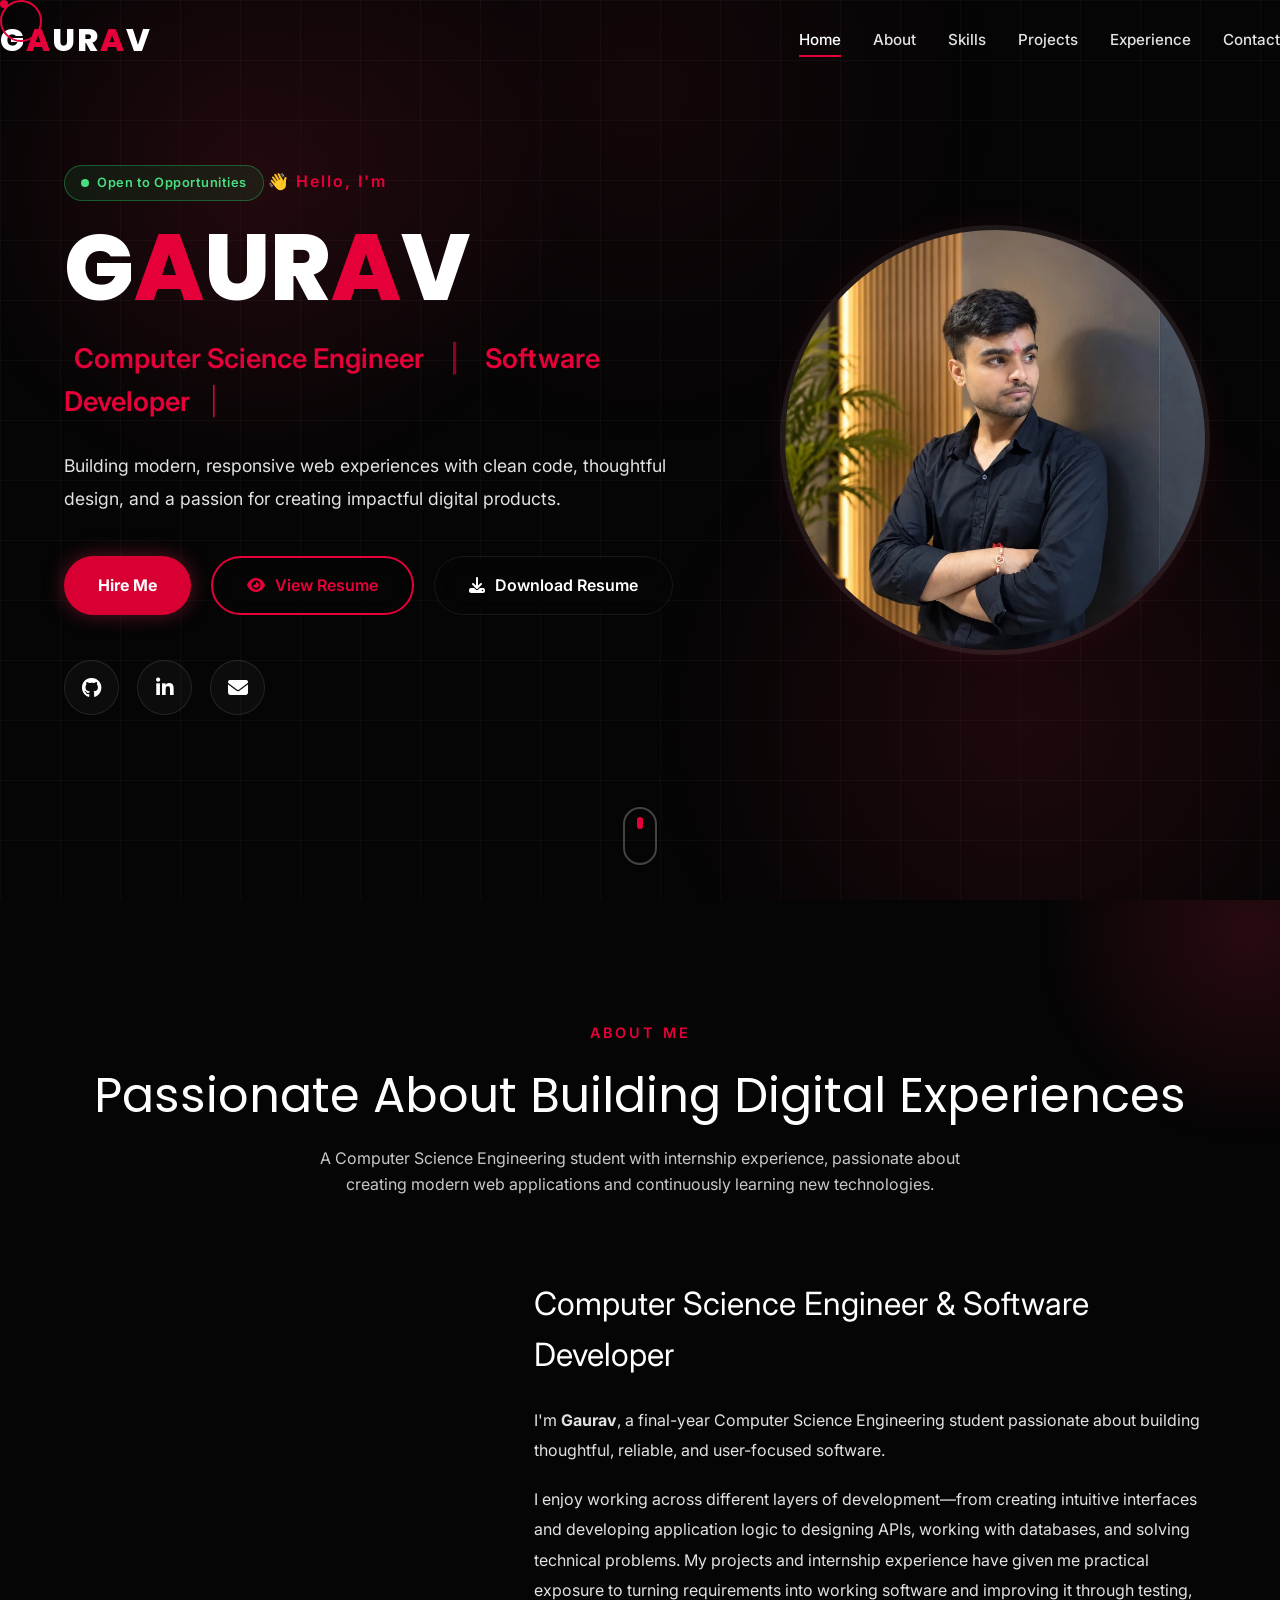
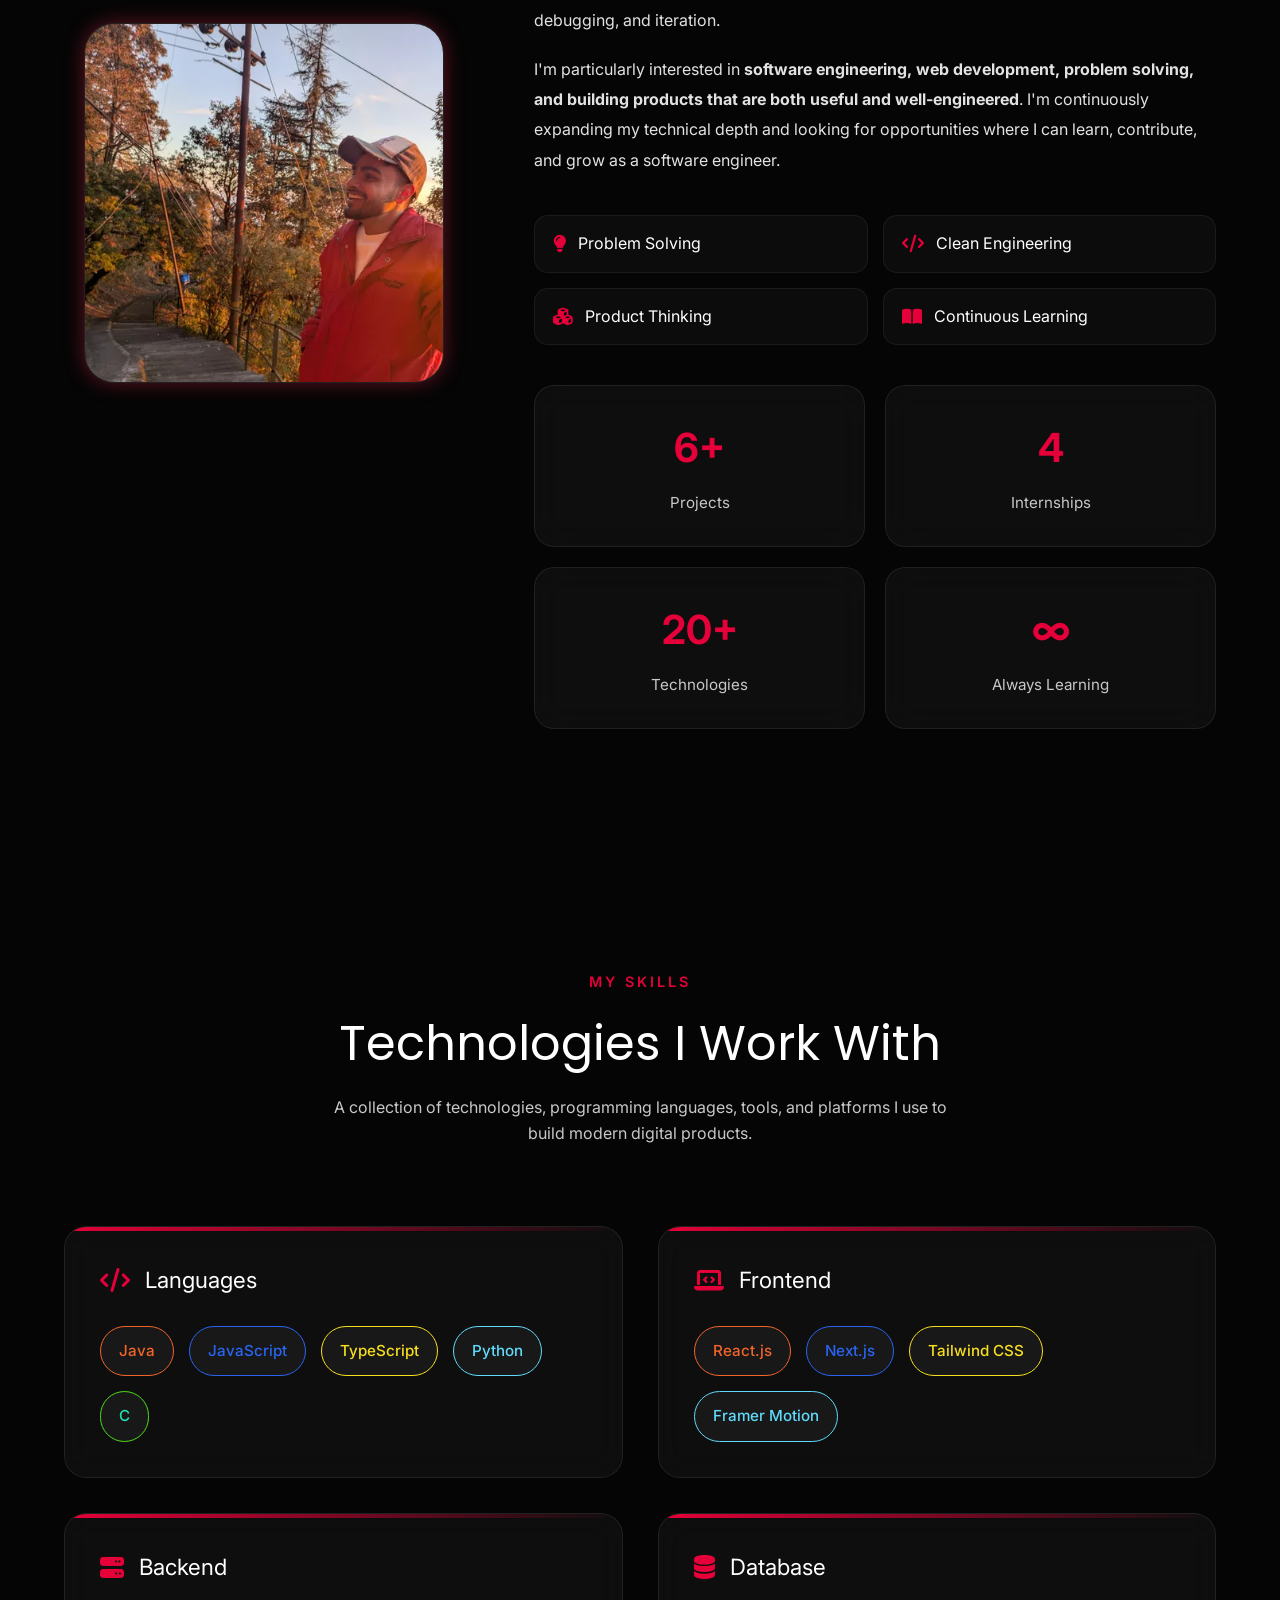
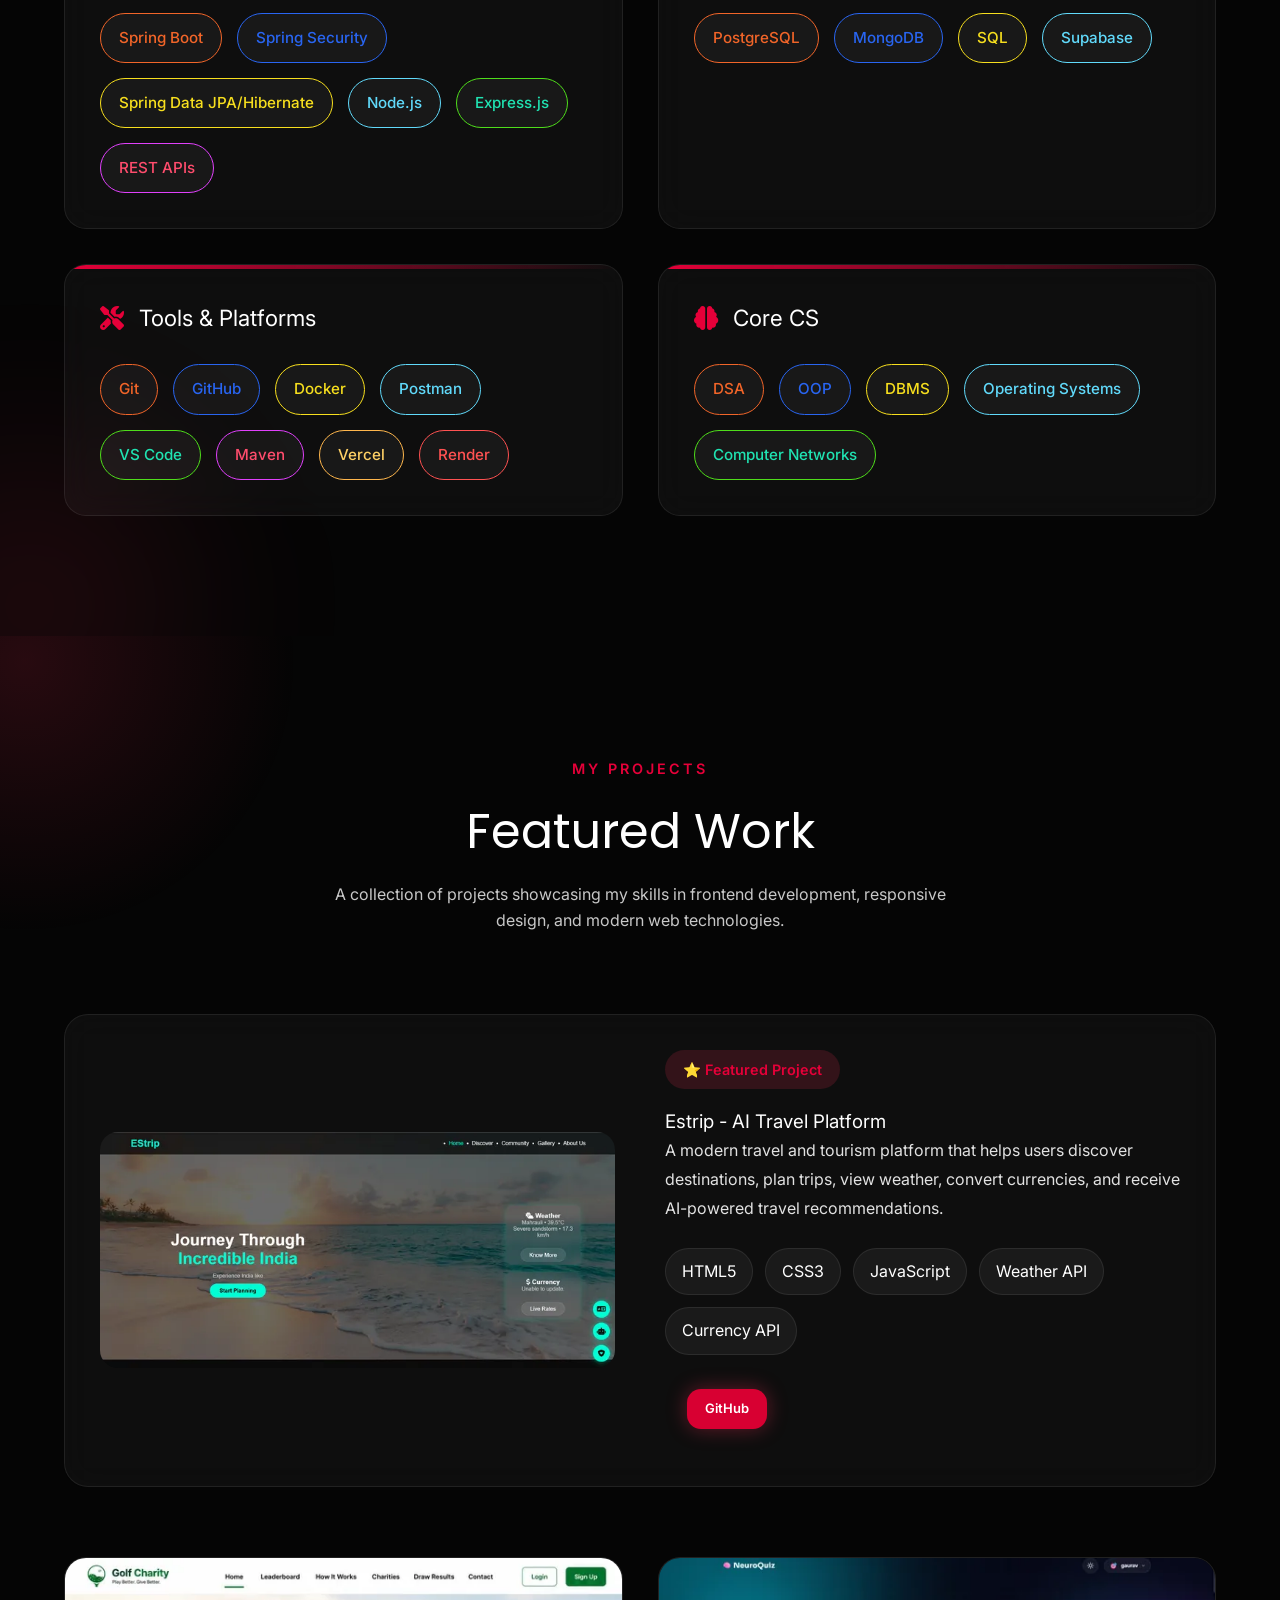
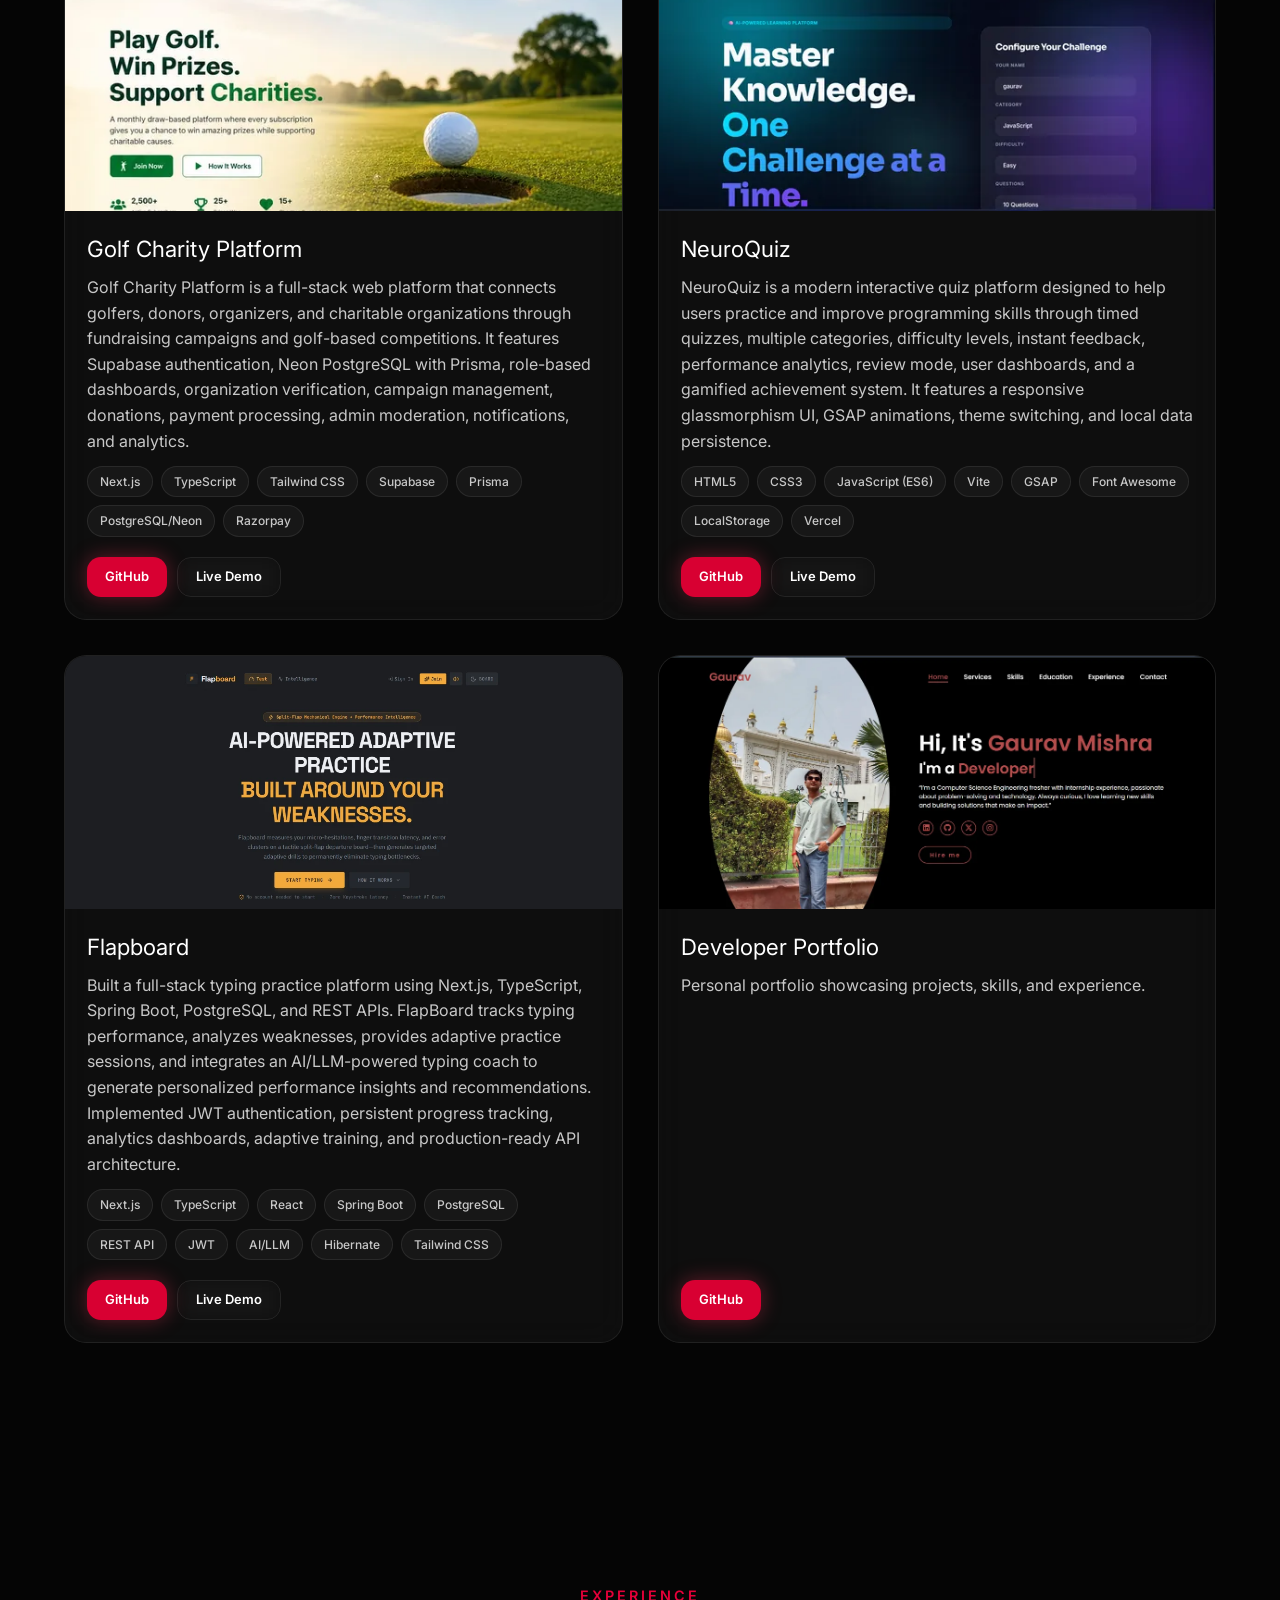
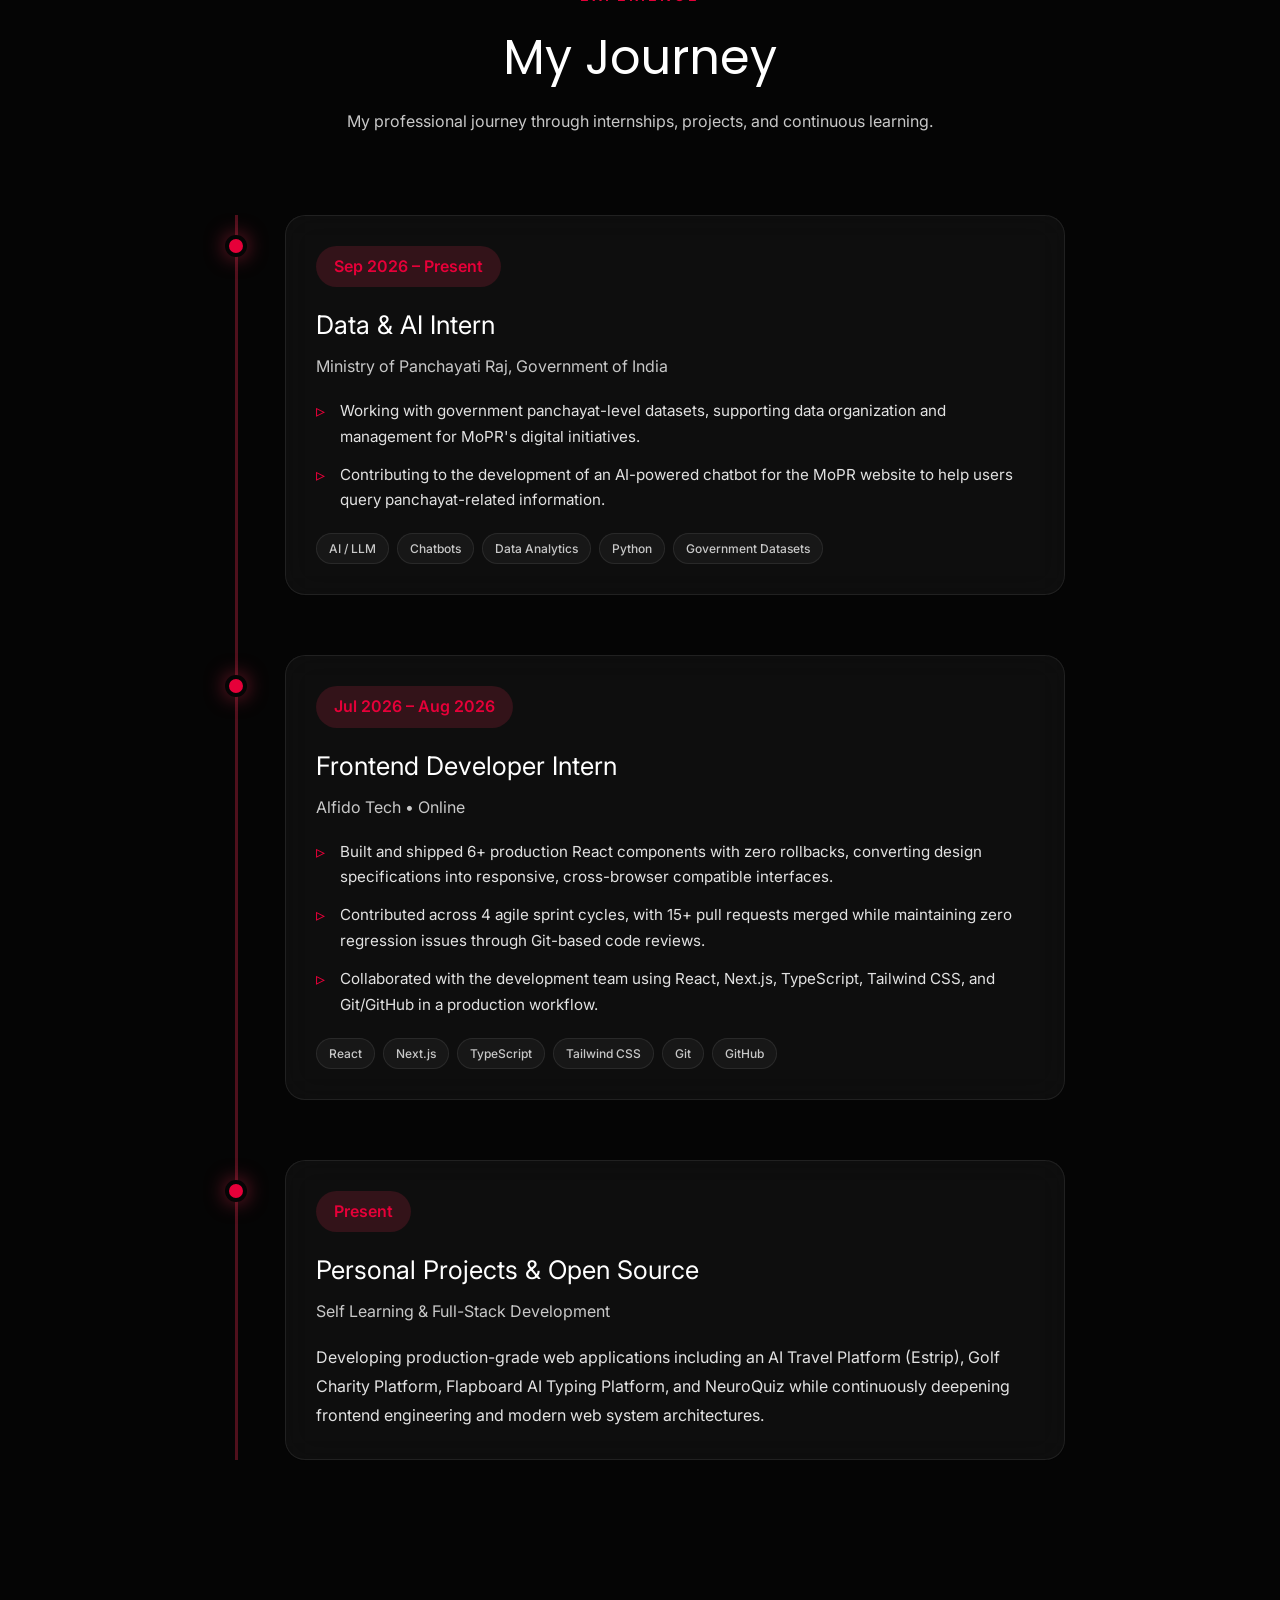
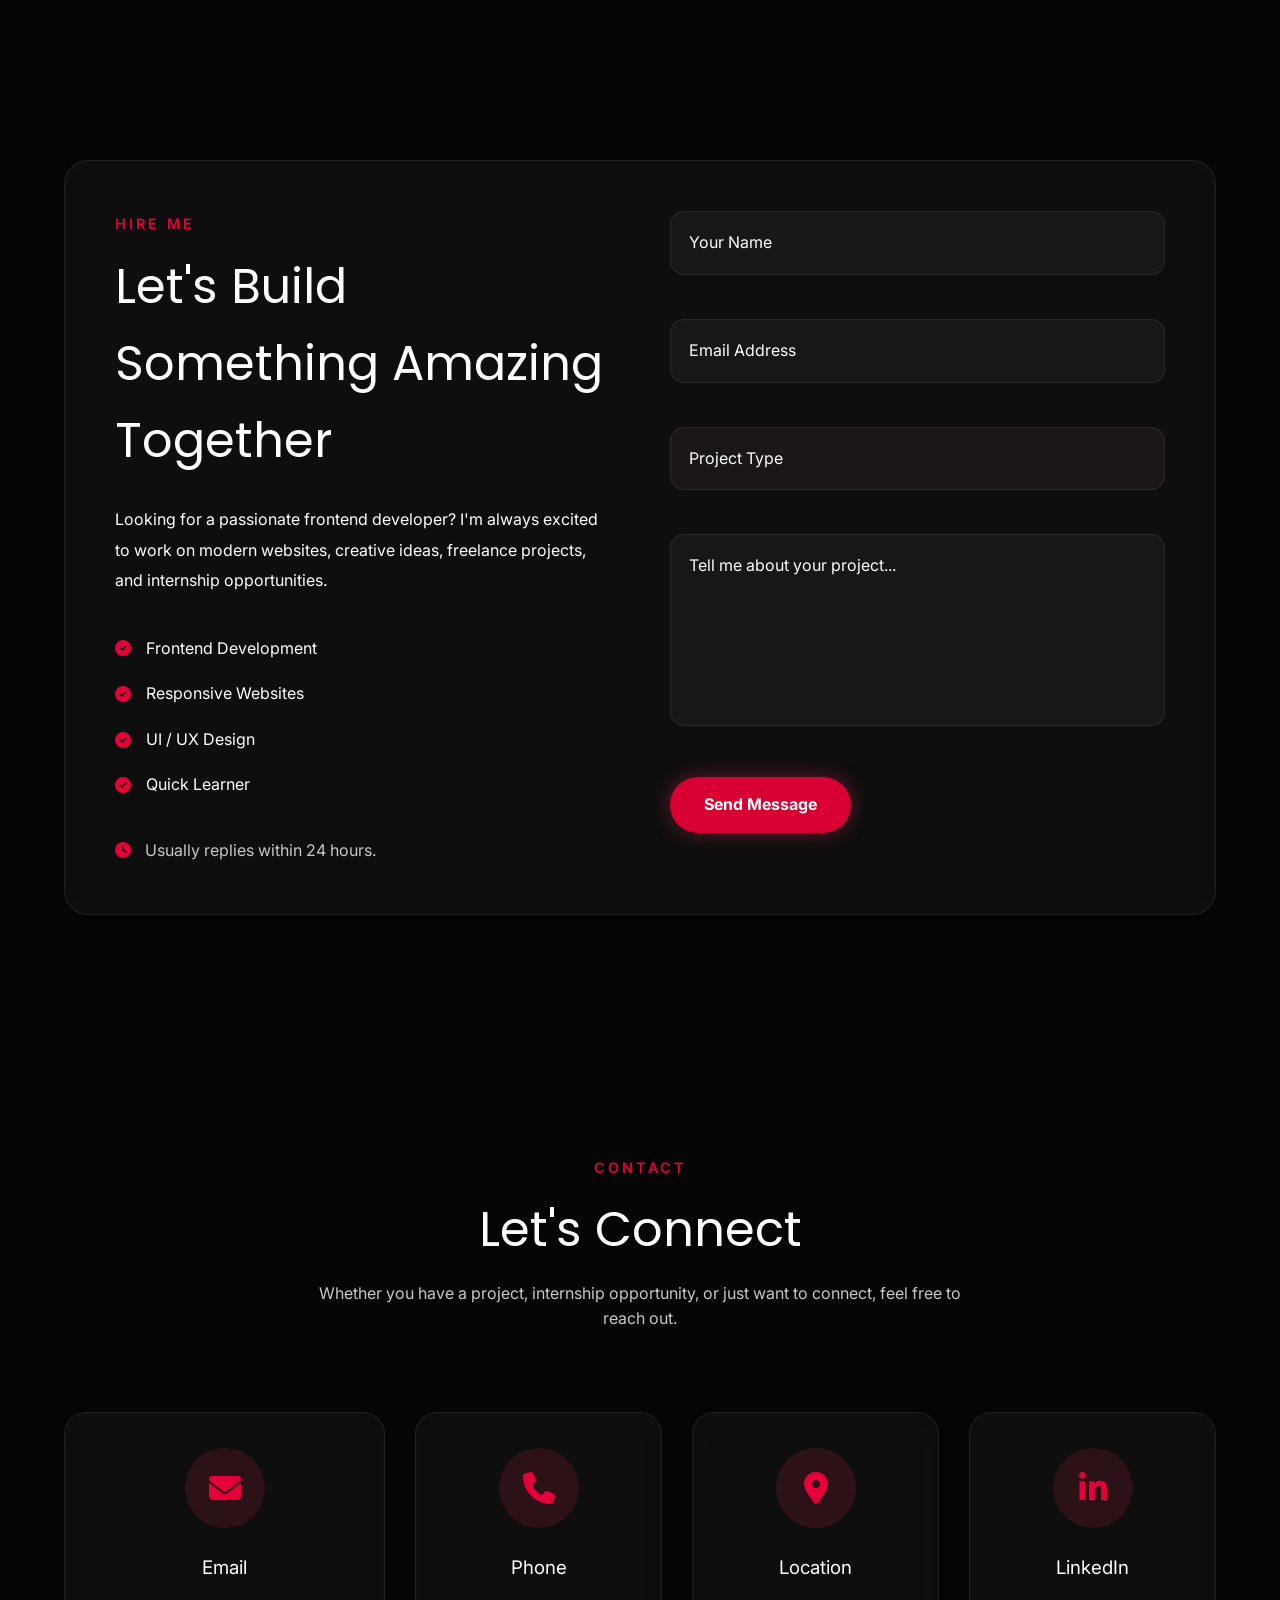
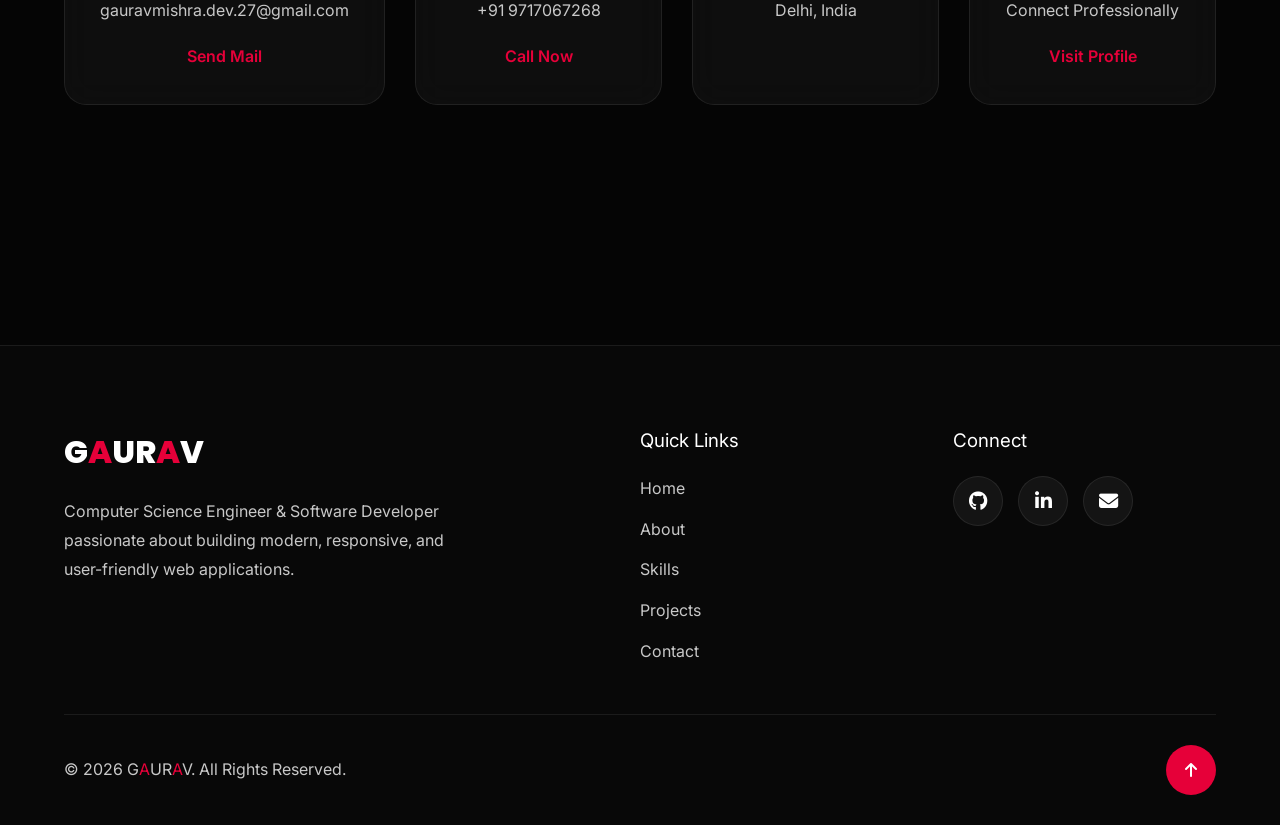
==== commit 5db90994: "feat: add portfolio bundle assets, configuration files, and 404 error page" ====
--- a/index.html
+++ b/index.html
@@ -66,6 +66,12 @@
     =========================================== -->
 
     <link rel="icon" href="./assets/favicon.ico" type="image/x-icon">
+
+    <link rel="manifest" href="./manifest.json">
+
+    <meta name="apple-mobile-web-app-capable" content="yes">
+    <meta name="apple-mobile-web-app-status-bar-style" content="black-translucent">
+    <meta name="apple-mobile-web-app-title" content="Gaurav">
 
     <link rel="canonical" href="https://gaurav-portfolio-ea7.pages.dev">
 
@@ -245,6 +251,12 @@
 
                 <div class="hero-content">
 
+                    <!-- Open to Work Badge -->
+                    <div class="open-to-work fade-up active" aria-label="Currently open to work opportunities">
+                        <span class="otw-dot" aria-hidden="true"></span>
+                        Open to Opportunities
+                    </div>
+
                     <span class="hero-subtitle fade-up active">
                         👋 Hello, I'm
                     </span>
@@ -256,11 +268,9 @@
                     </h1>
 
                     <h2 class="hero-role fade-up active">
-
-                        Computer Science Engineer
-                        <span>|</span>
-                        Software Developer
-
+                        <span class="role-static">Computer Science Engineer</span>
+                        <span class="role-divider" aria-hidden="true">|</span>
+                        <span class="role-typed" aria-live="polite" aria-atomic="true"></span><span class="typed-cursor" aria-hidden="true">|</span>
                     </h2>
 
                     <p class="hero-description fade-up active">
@@ -456,7 +466,7 @@
 
                             <div class="stat-card glass-card">
 
-                                <span class="stat-number">6+</span>
+                                <span class="stat-number" data-count="6" data-suffix="+">0+</span>
 
                                 <span>Projects</span>
 
@@ -464,7 +474,7 @@
 
                             <div class="stat-card glass-card">
 
-                                <span class="stat-number">4</span>
+                                <span class="stat-number" data-count="4" data-suffix="">0</span>
 
                                 <span>Internships</span>
 
@@ -472,7 +482,7 @@
 
                             <div class="stat-card glass-card">
 
-                                <span class="stat-number">20+</span>
+                                <span class="stat-number" data-count="20" data-suffix="+">0+</span>
 
                                 <span>Technologies</span>
 
@@ -480,7 +490,7 @@
 
                             <div class="stat-card glass-card">
 
-                                <span class="stat-number">∞</span>
+                                <span class="stat-number stat-infinity">∞</span>
 
                                 <span>Always Learning</span>
 
@@ -1181,39 +1191,39 @@
 
                         <!-- Name -->
 
-                        <div class="input-group">
+                        <div class="input-group" id="group-name">
 
                             <label class="visually-hidden" for="contact-name">Your Name</label>
 
-                            <input type="text" id="contact-name" name="name" placeholder="Your Name" autocomplete="name"
-                                required>
+                            <input type="text" id="contact-name" name="name" placeholder="Your Name"
+                                autocomplete="name" minlength="2" required>
+
+                            <span class="field-error" id="err-name" role="alert"></span>
 
                         </div>
 
                         <!-- Email -->
 
-                        <div class="input-group">
+                        <div class="input-group" id="group-email">
 
                             <label class="visually-hidden" for="contact-email">Email Address</label>
 
                             <input type="email" id="contact-email" name="email" placeholder="Email Address"
                                 autocomplete="email" required>
 
+                            <span class="field-error" id="err-email" role="alert"></span>
+
                         </div>
 
                         <!-- Project -->
 
-                        <div class="input-group">
+                        <div class="input-group" id="group-project">
 
                             <label class="visually-hidden" for="contact-project">Project Type</label>
 
                             <select id="contact-project" name="project" required>
 
-                                <option value="" disabled selected>
-
-                                    Project Type
-
-                                </option>
+                                <option value="" disabled selected>Project Type</option>
 
                                 <option>Website Development</option>
 
@@ -1231,16 +1241,20 @@
 
                             </select>
 
+                            <span class="field-error" id="err-project" role="alert"></span>
+
                         </div>
 
                         <!-- Message -->
 
-                        <div class="input-group">
+                        <div class="input-group" id="group-message">
 
                             <label class="visually-hidden" for="contact-message">Project details</label>
 
                             <textarea id="contact-message" rows="6" name="message"
-                                placeholder="Tell me about your project..." required></textarea>
+                                placeholder="Tell me about your project..." minlength="20" required></textarea>
+
+                            <span class="field-error" id="err-message" role="alert"></span>
 
                         </div>
 
--- a/css/bundle.css
+++ b/css/bundle.css
@@ -4143,3 +4143,160 @@
     background:rgba(255,45,85,.08);
 
 }
+
+/* ======================================================
+   OPEN TO WORK BADGE
+   ====================================================== */
+
+.open-to-work {
+    display: inline-flex;
+    align-items: center;
+    gap: 8px;
+    padding: 7px 16px;
+    border-radius: 50px;
+    border: 1px solid rgba(34, 197, 94, 0.4);
+    background: rgba(34, 197, 94, 0.1);
+    color: #4ade80;
+    font-size: 0.8rem;
+    font-weight: 600;
+    letter-spacing: 0.5px;
+    margin-bottom: 18px;
+    width: fit-content;
+    backdrop-filter: blur(8px);
+}
+
+.otw-dot {
+    width: 8px;
+    height: 8px;
+    border-radius: 50%;
+    background: #4ade80;
+    flex-shrink: 0;
+    animation: otw-pulse 2s ease-in-out infinite;
+    box-shadow: 0 0 0 0 rgba(74, 222, 128, 0.7);
+}
+
+@keyframes otw-pulse {
+    0%   { box-shadow: 0 0 0 0 rgba(74, 222, 128, 0.7); }
+    50%  { box-shadow: 0 0 0 7px rgba(74, 222, 128, 0); }
+    100% { box-shadow: 0 0 0 0 rgba(74, 222, 128, 0); }
+}
+
+/* ======================================================
+   TYPEWRITER ANIMATION
+   ====================================================== */
+
+.typed-cursor {
+    display: inline-block;
+    color: var(--clr-primary);
+    font-weight: 300;
+    animation: blink-cursor 0.75s step-end infinite;
+    margin-left: 2px;
+}
+
+@keyframes blink-cursor {
+    from, to { opacity: 1; }
+    50%       { opacity: 0; }
+}
+
+.role-divider {
+    margin: 0 10px;
+    color: var(--clr-primary);
+    opacity: 0.6;
+}
+
+/* ======================================================
+   STAT COUNTER — animated fill ring
+   ====================================================== */
+
+.stat-number[data-count] {
+    transition: color 0.3s ease;
+}
+
+.about-stats .stat-card.counted .stat-number {
+    color: var(--clr-primary);
+}
+
+/* ======================================================
+   FORM VALIDATION — inline errors
+   ====================================================== */
+
+.field-error {
+    display: block;
+    font-size: 0.78rem;
+    color: #f87171;
+    margin-top: 6px;
+    min-height: 18px;
+    font-weight: 500;
+    letter-spacing: 0.2px;
+    opacity: 0;
+    transform: translateY(-4px);
+    transition: opacity 0.2s ease, transform 0.2s ease;
+}
+
+.field-error:not(:empty) {
+    opacity: 1;
+    transform: translateY(0);
+}
+
+.input-group.has-error input,
+.input-group.has-error textarea,
+.input-group.has-error select {
+    border-color: rgba(248, 113, 113, 0.7) !important;
+    box-shadow: 0 0 0 2px rgba(248, 113, 113, 0.15);
+}
+
+.input-group.has-success input,
+.input-group.has-success textarea,
+.input-group.has-success select {
+    border-color: rgba(74, 222, 128, 0.5) !important;
+}
+
+/* ======================================================
+   404 PAGE RESPONSIVE
+   ====================================================== */
+
+.notfound-section {
+    min-height: 100vh;
+    display: flex;
+    align-items: center;
+    justify-content: center;
+    text-align: center;
+    padding: 40px 20px;
+}
+
+.notfound-content {
+    max-width: 520px;
+}
+
+.notfound-code {
+    font-size: clamp(6rem, 18vw, 10rem);
+    font-family: var(--font-heading);
+    font-weight: 800;
+    line-height: 1;
+    background: linear-gradient(135deg, #d80032, #ff6b6b);
+    -webkit-background-clip: text;
+    -webkit-text-fill-color: transparent;
+    background-clip: text;
+    margin-bottom: 16px;
+    letter-spacing: -4px;
+}
+
+.notfound-title {
+    font-size: clamp(1.4rem, 4vw, 2rem);
+    font-family: var(--font-heading);
+    margin-bottom: 14px;
+}
+
+.notfound-desc {
+    color: var(--clr-text-light);
+    margin-bottom: 36px;
+    line-height: 1.7;
+}
+
+.notfound-actions {
+    display: flex;
+    gap: 16px;
+    justify-content: center;
+    flex-wrap: wrap;
+}
+
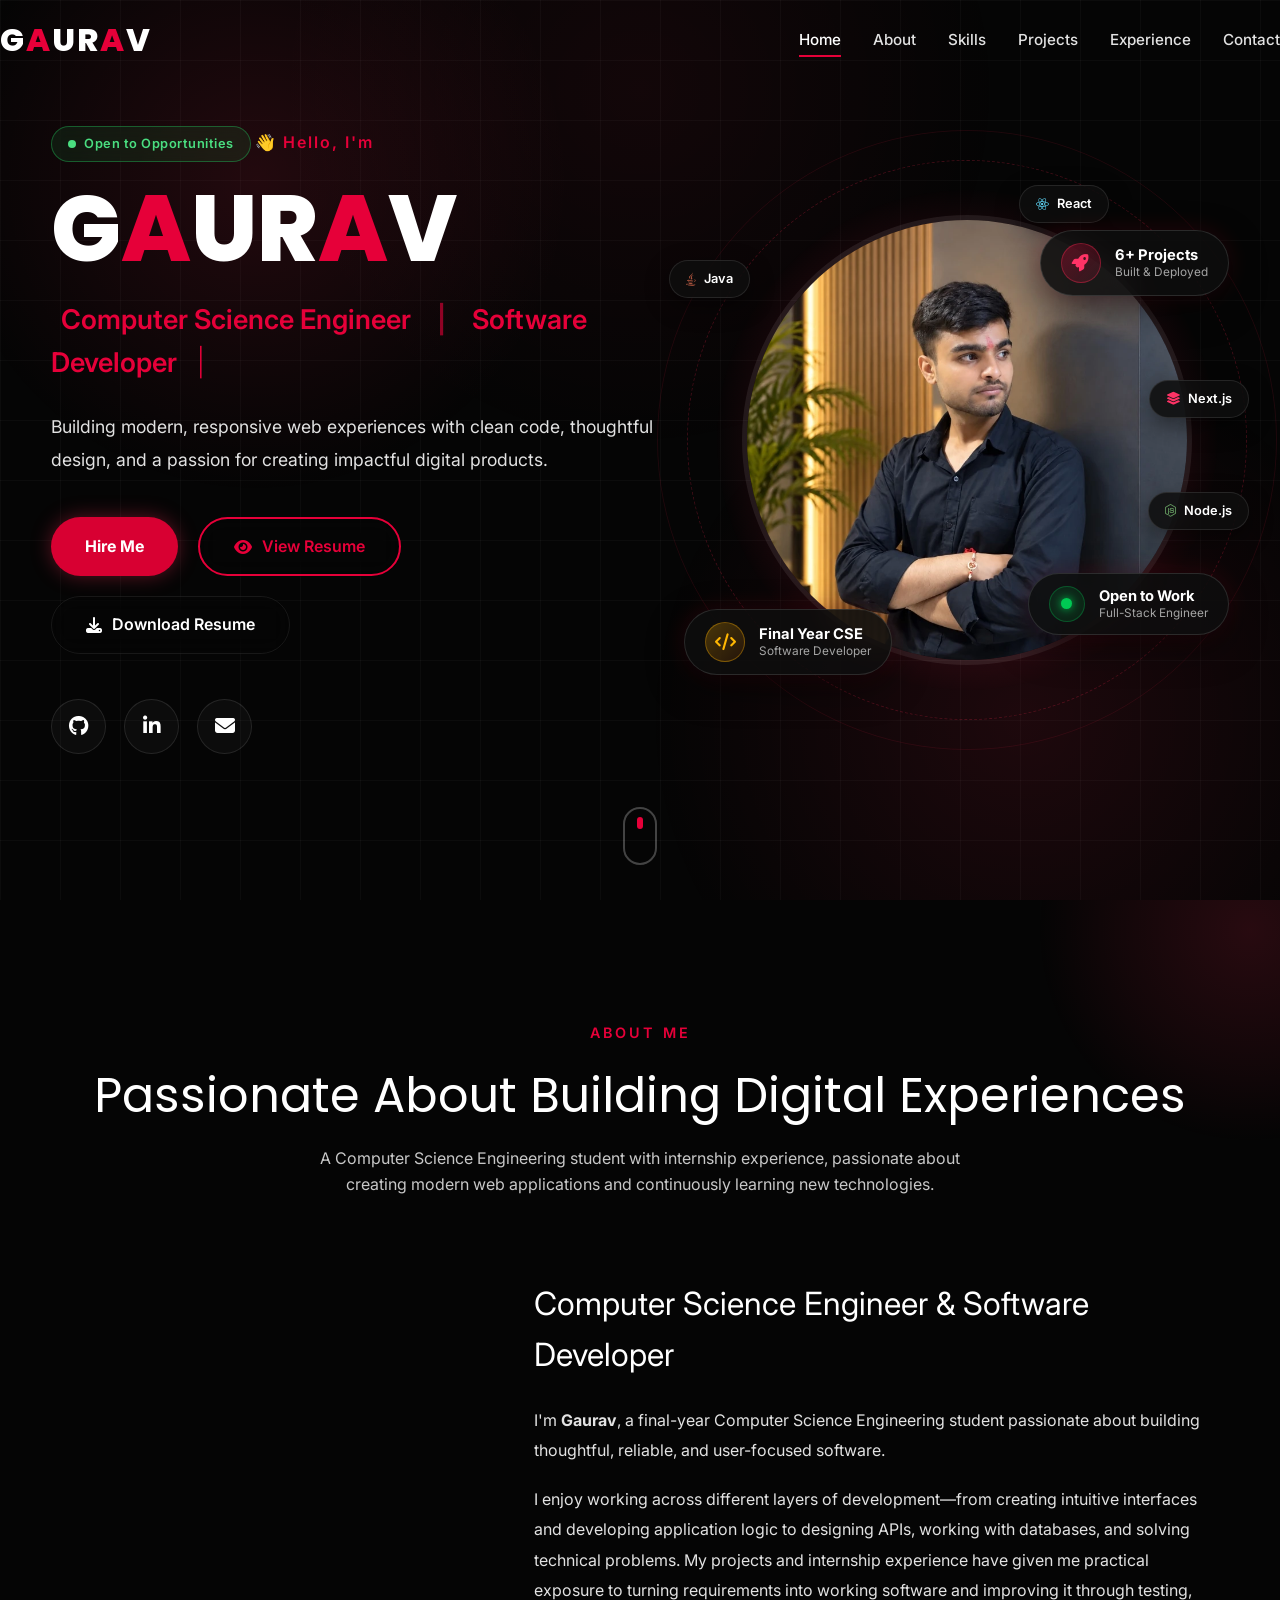
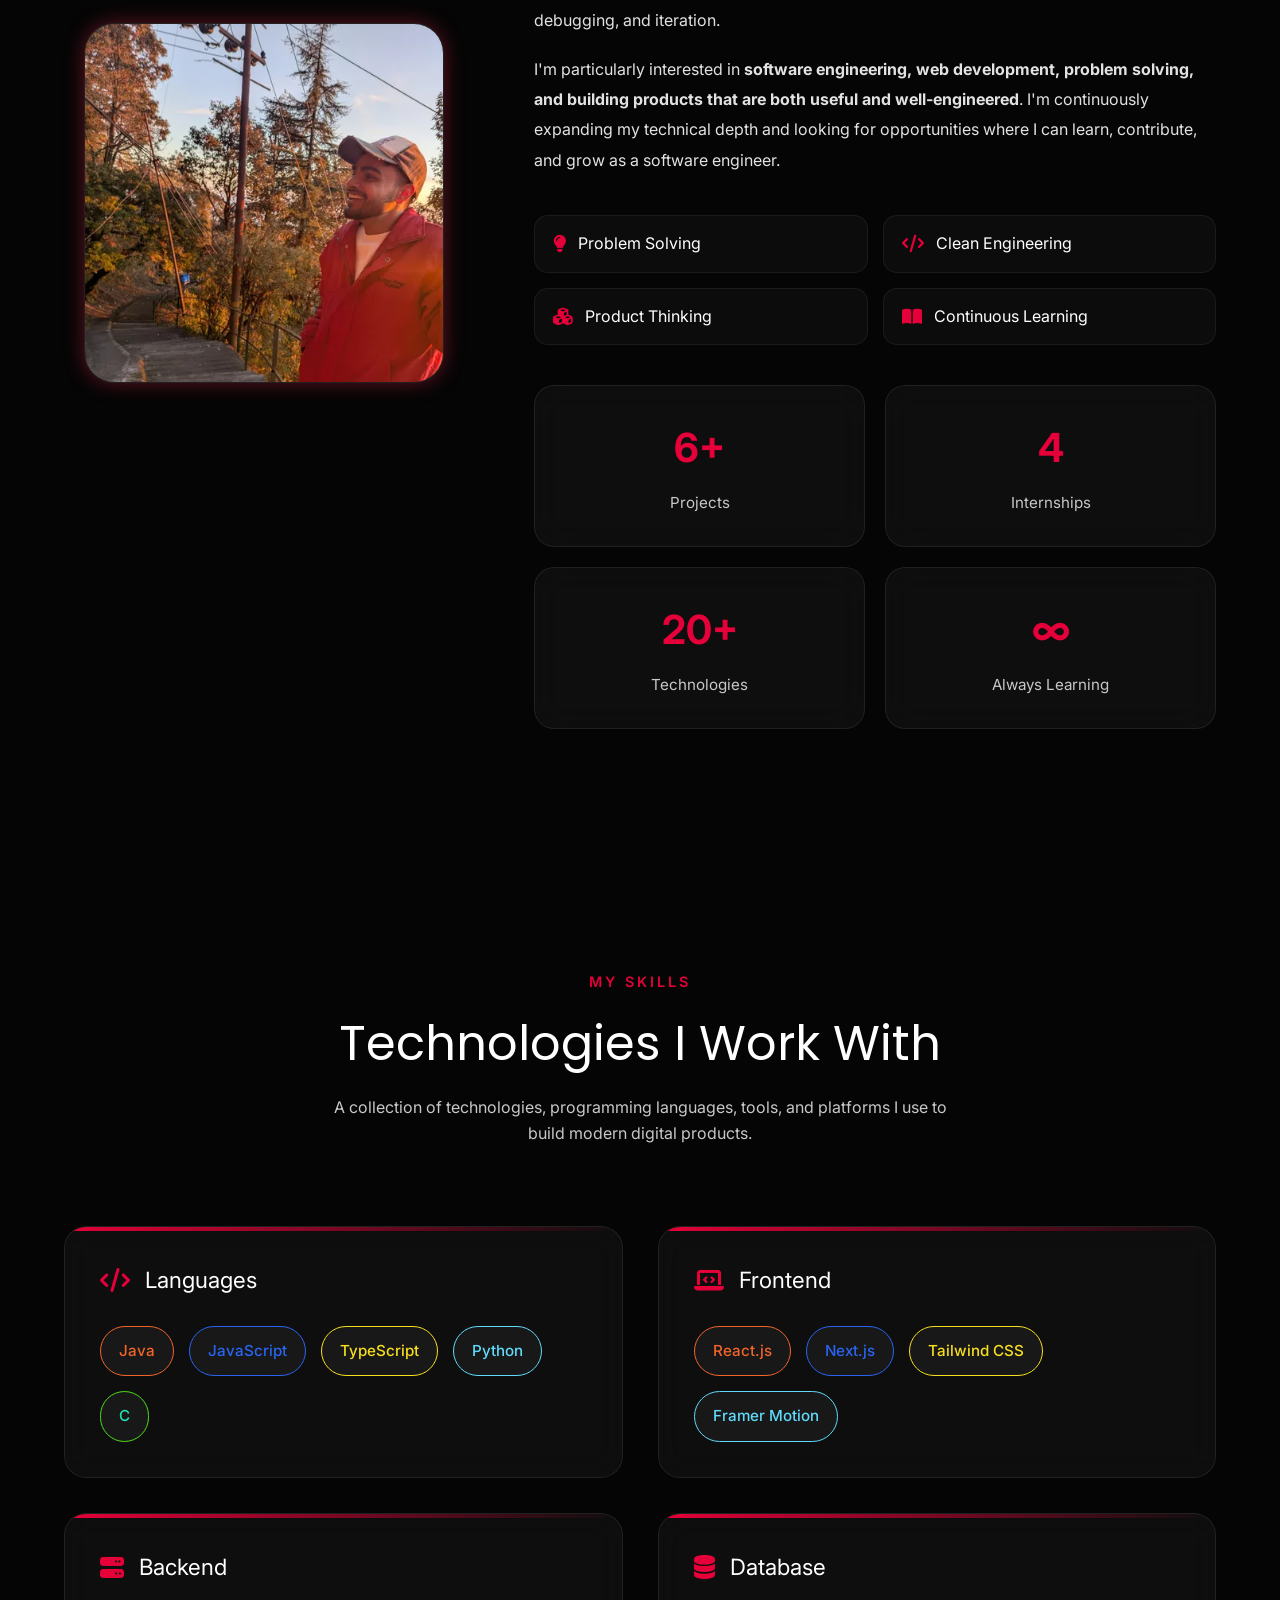
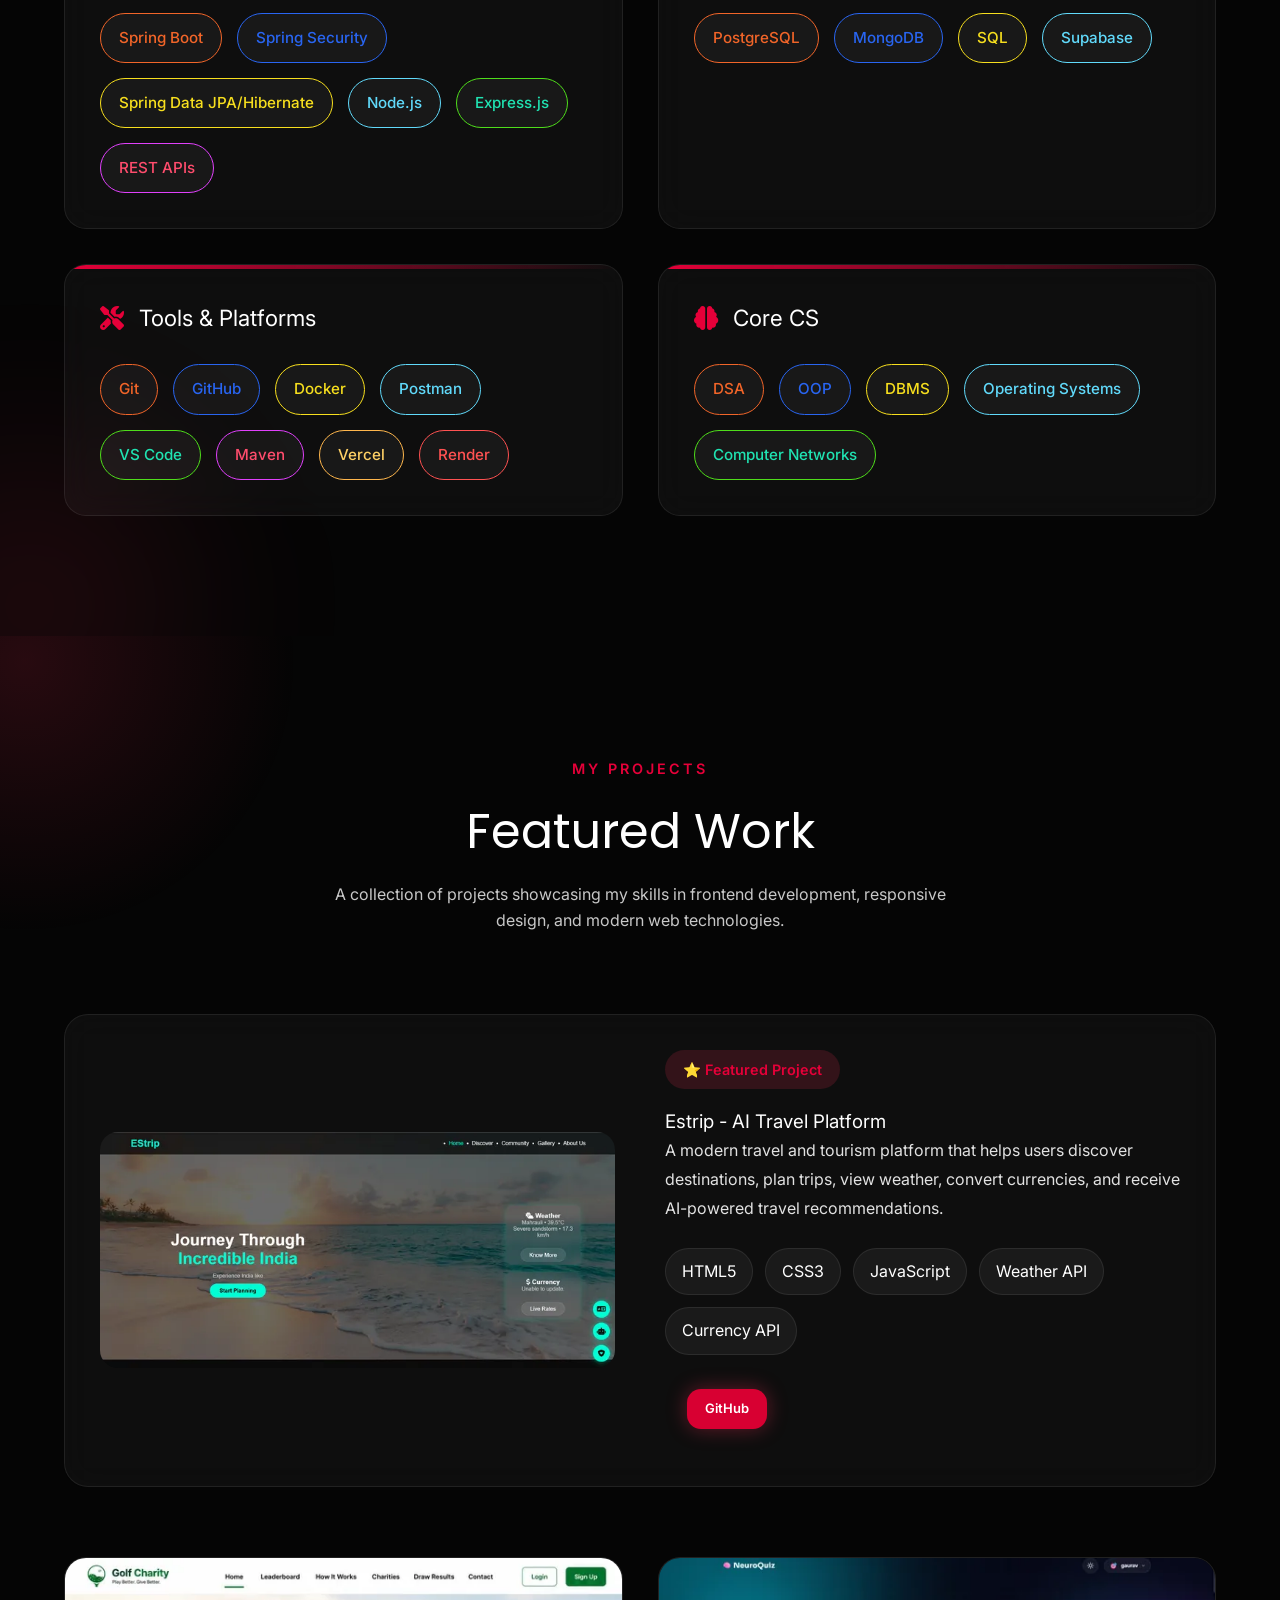
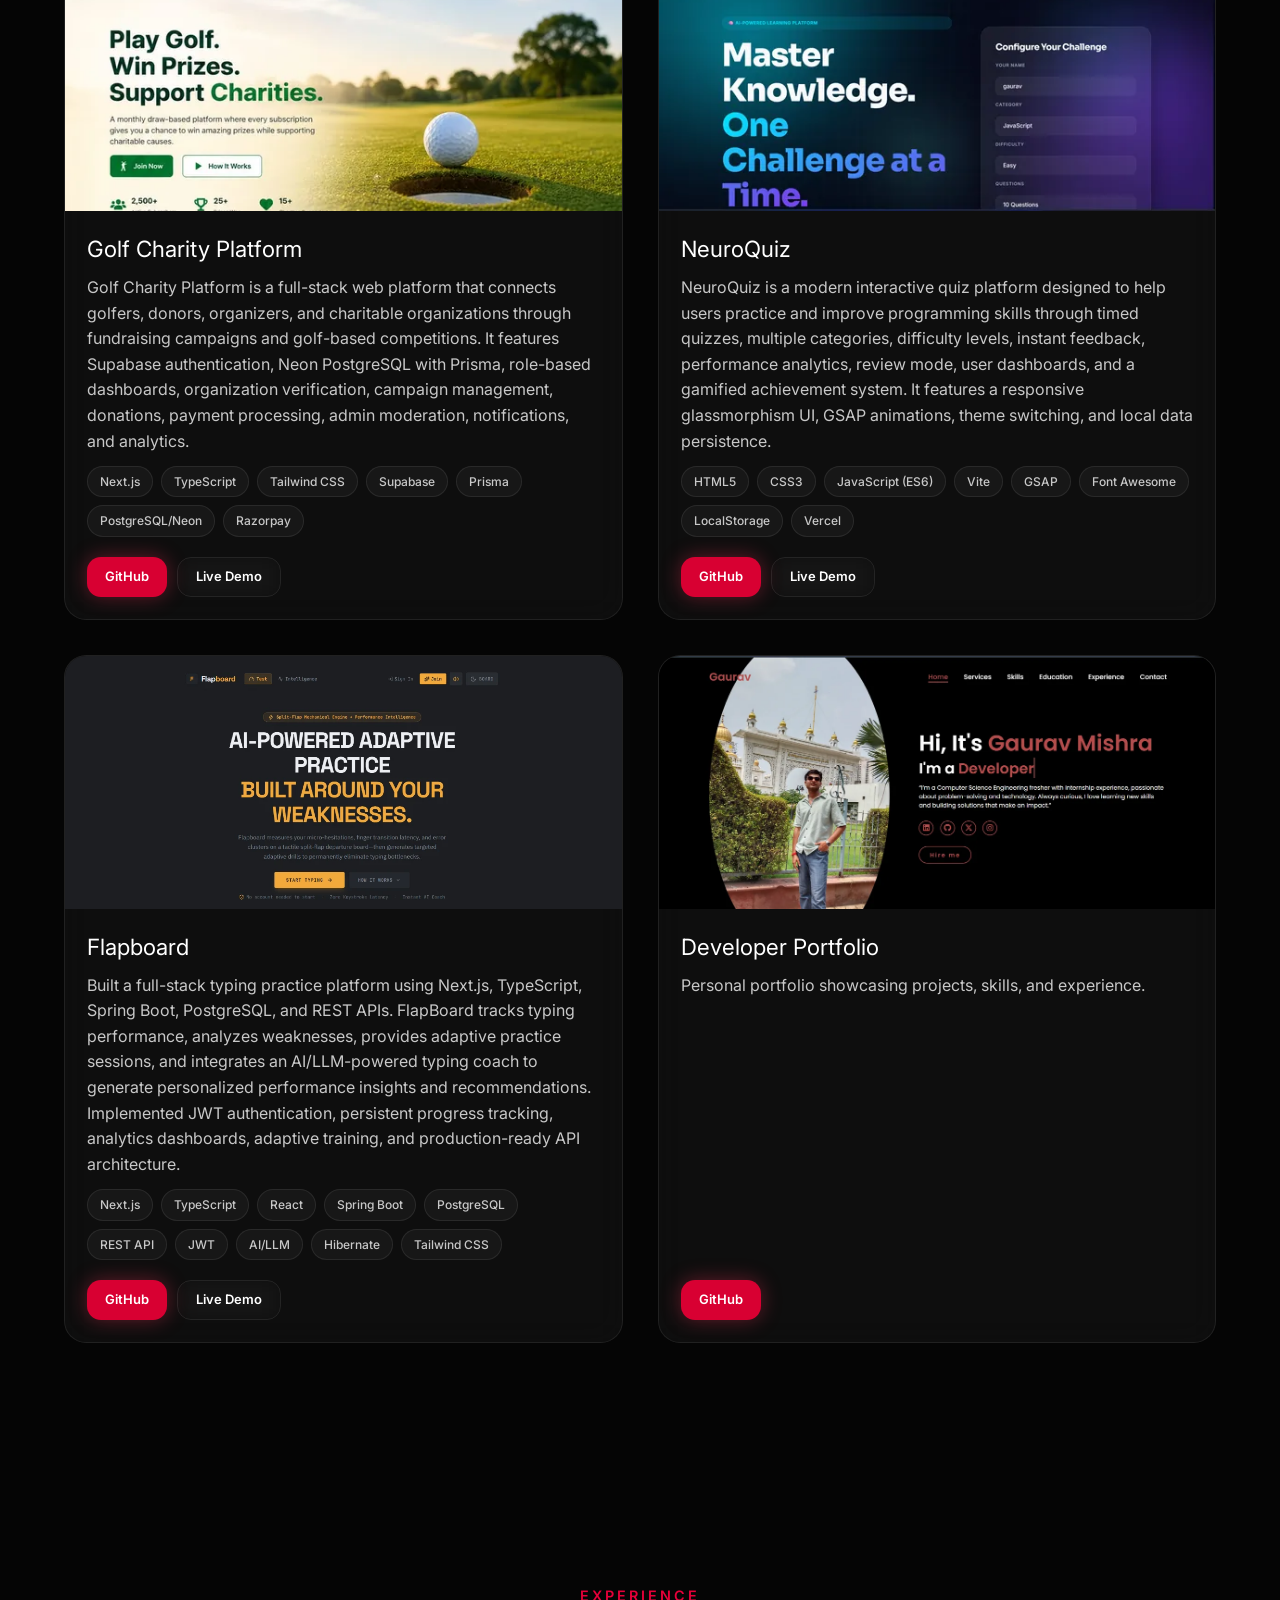
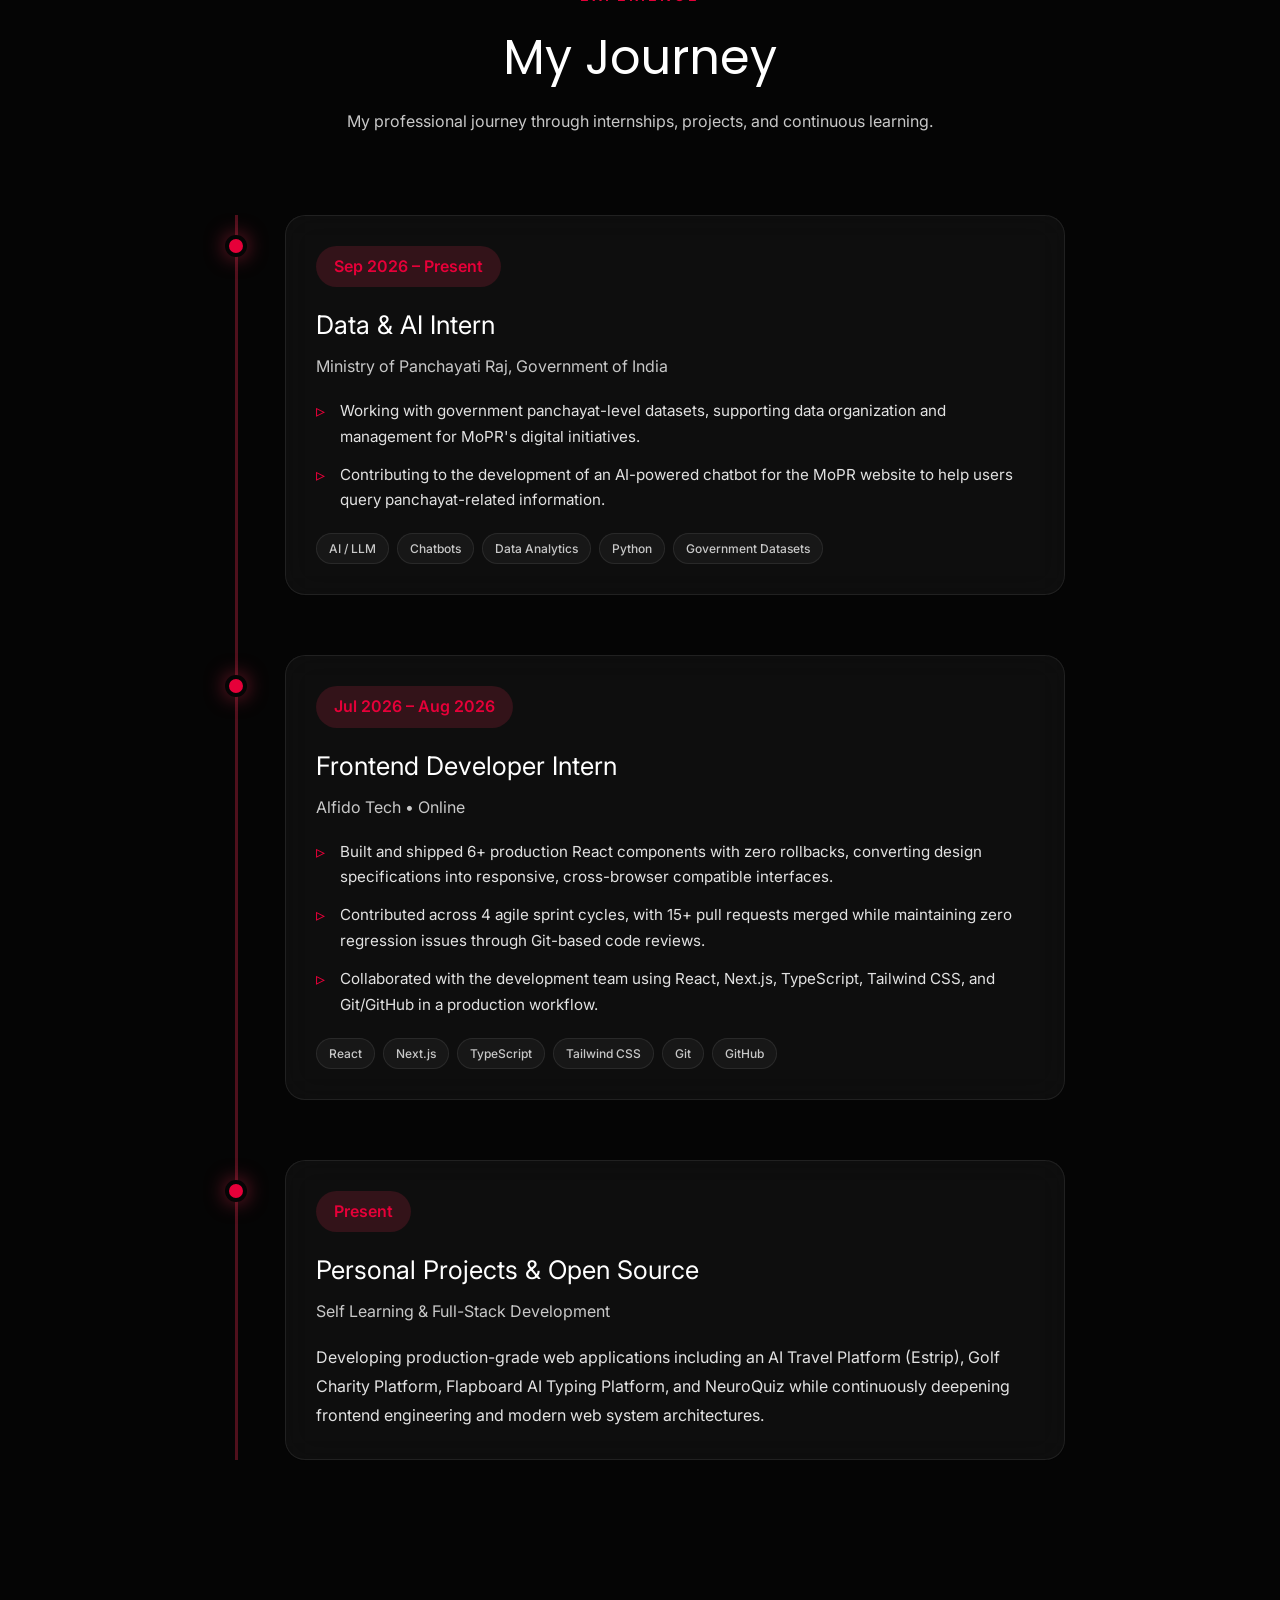
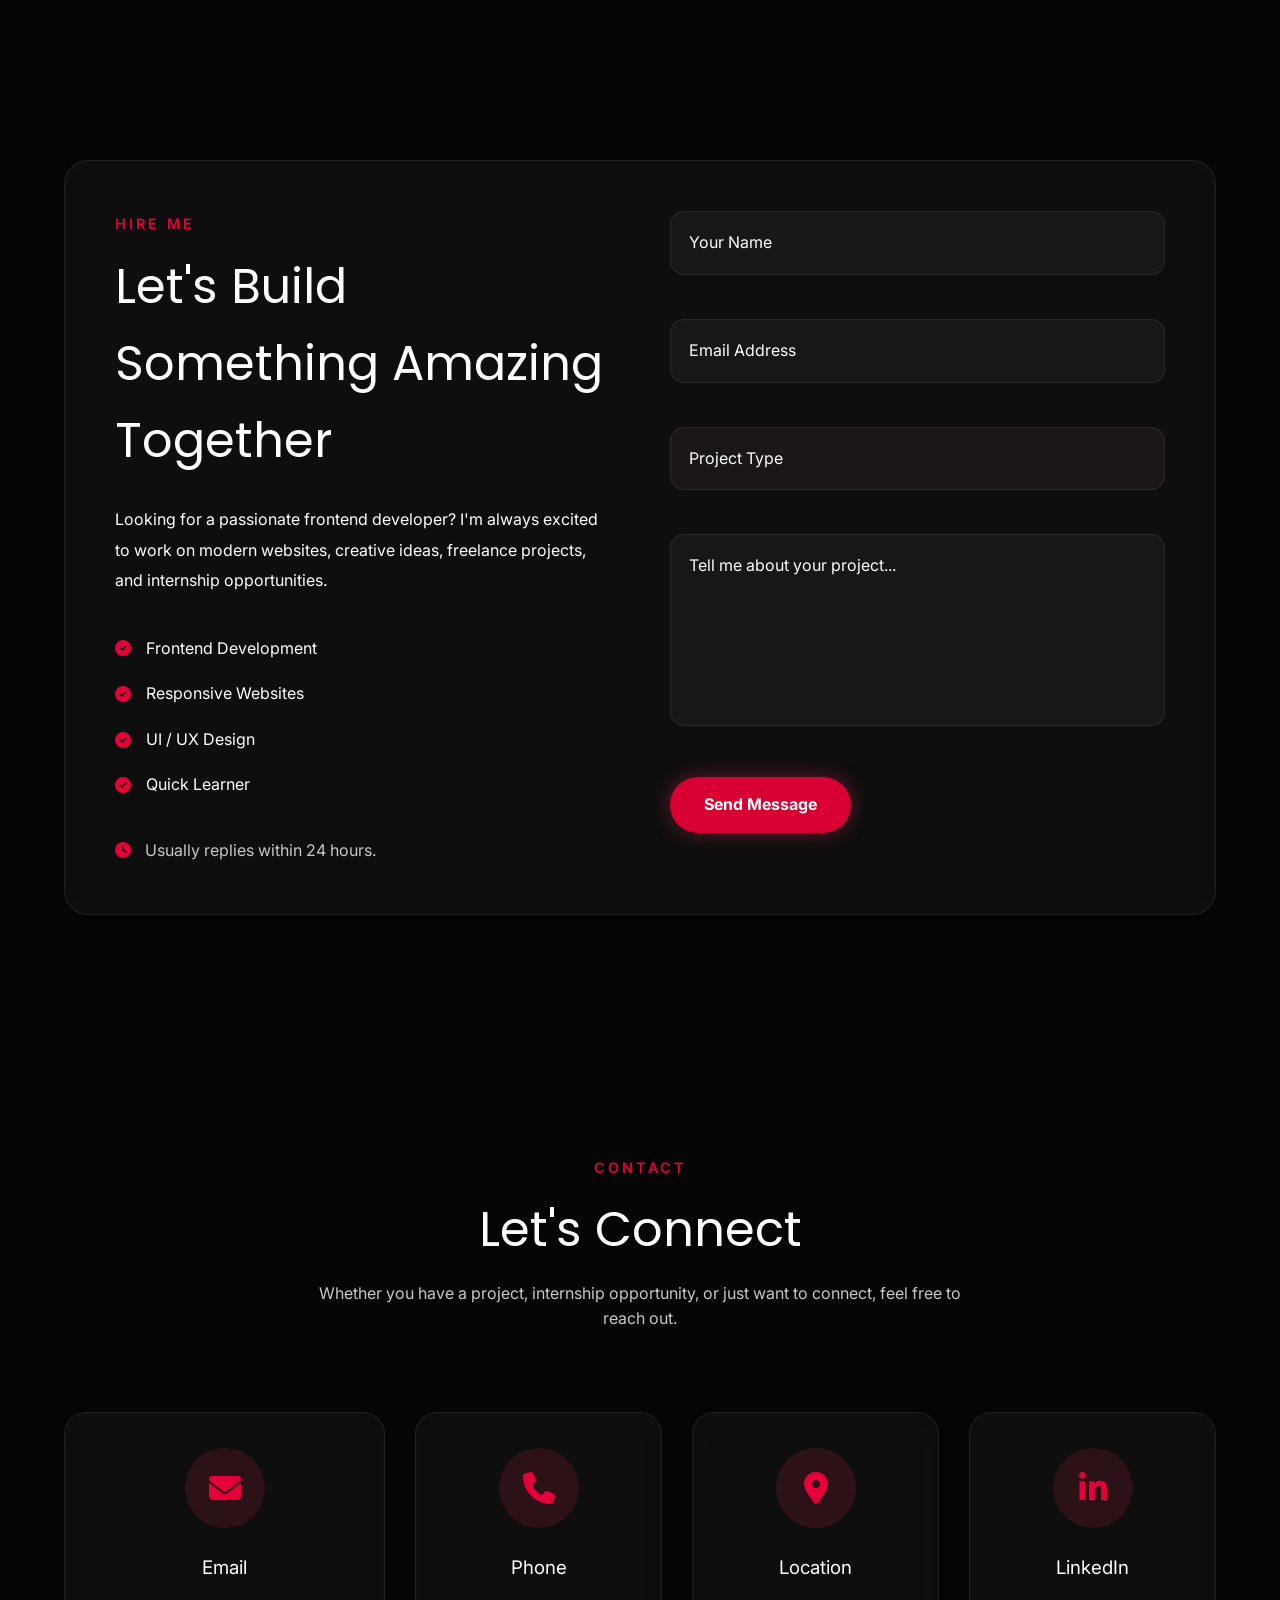
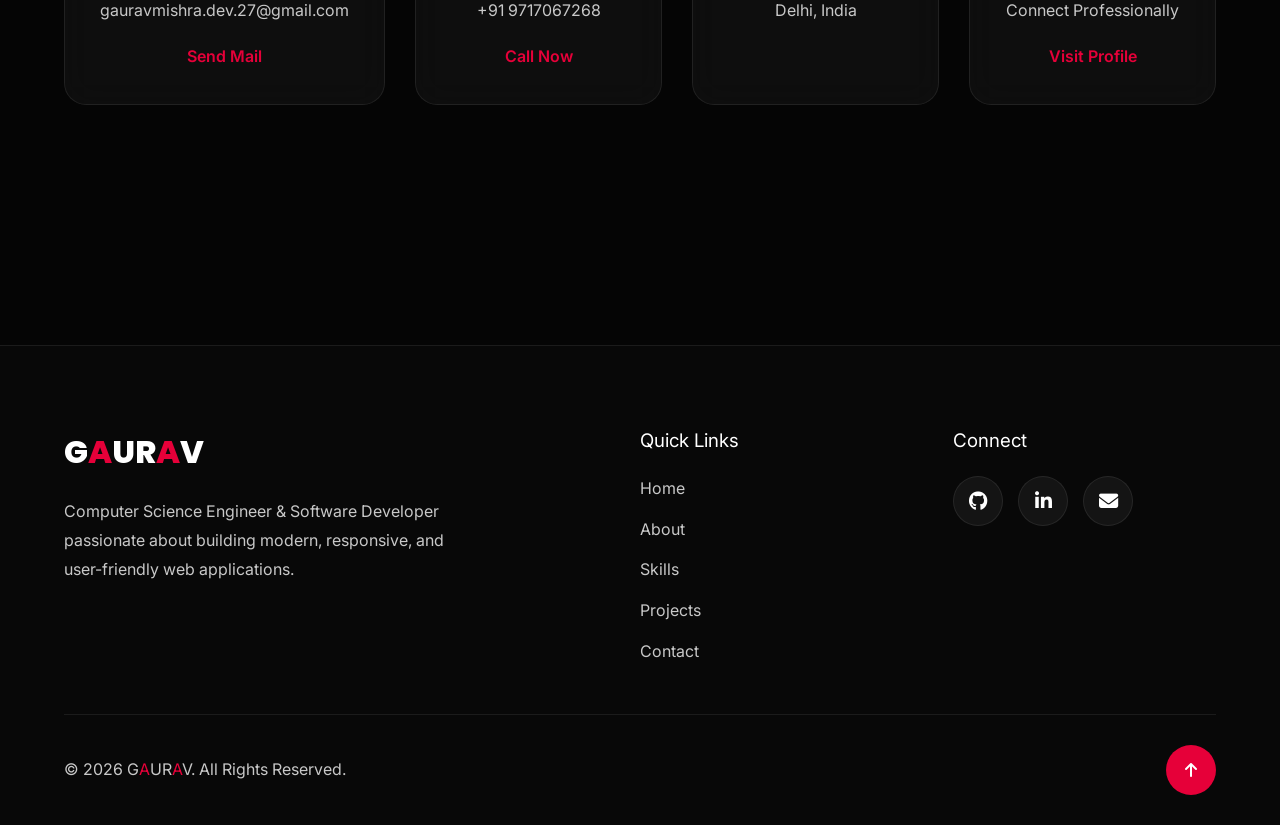
==== commit 1067894c: "feat: redesign hero section with new portfolio assets, interactive badges, and particle cursor effec" ====
--- a/index.html
+++ b/index.html
@@ -128,7 +128,7 @@
                     CSS FILES
     =========================================== -->
 
-    <link rel="stylesheet" href="css/bundle.css">
+    <link rel="stylesheet" href="css/bundle.css?v=1.1">
 
     <!-- ==========================================
                     STRUCTURED DATA
@@ -163,9 +163,7 @@
 <body>
     <a href="#main-content" class="skip-link">Skip to main content</a>
 
-    <div class="cursor-dot" aria-hidden="true"></div>
-
-    <div class="cursor-ring" aria-hidden="true"></div>
+    <canvas id="cursor-particles" aria-hidden="true"></canvas>
 
 
     <!-- ==========================================
@@ -337,16 +335,66 @@
 
                 <div class="hero-image fade-up active">
 
+                    <!-- Main Avatar -->
                     <div class="image-wrapper float">
-
                         <div class="image-glow"></div>
-
                         <picture>
                             <source srcset="assets/gaurav.webp" type="image/webp">
-                            <img src="assets/gaurav.jpg" alt="Portrait of Gaurav Mishra, Software Developer" width="430"
-                                height="430" fetchpriority="high" decoding="async">
+                            <img src="assets/gaurav.jpg" alt="Portrait of Gaurav Mishra, Software Developer" width="450"
+                                height="450" fetchpriority="high" decoding="async">
                         </picture>
-
+                    </div>
+
+                    <!-- Cyber Orbital Rings -->
+                    <div class="hero-tech-orbit" aria-hidden="true">
+                        <div class="orbit-circle orbit-1"></div>
+                        <div class="orbit-circle orbit-2"></div>
+                    </div>
+
+                    <!-- Floating Stat Badges -->
+                    <div class="hero-floating-badge badge-top-right">
+                        <div class="badge-icon icon-rocket"><i class="fas fa-rocket" aria-hidden="true"></i></div>
+                        <div class="badge-details">
+                            <span class="badge-val">6+ Projects</span>
+                            <span class="badge-desc">Built &amp; Deployed</span>
+                        </div>
+                    </div>
+
+                    <div class="hero-floating-badge badge-bottom-right">
+                        <div class="badge-icon icon-status"><span class="badge-pulse"></span></div>
+                        <div class="badge-details">
+                            <span class="badge-val">Open to Work</span>
+                            <span class="badge-desc">Full-Stack Engineer</span>
+                        </div>
+                    </div>
+
+                    <div class="hero-floating-badge badge-left-bottom">
+                        <div class="badge-icon icon-code"><i class="fas fa-code" aria-hidden="true"></i></div>
+                        <div class="badge-details">
+                            <span class="badge-val">Final Year CSE</span>
+                            <span class="badge-desc">Software Developer</span>
+                        </div>
+                    </div>
+
+                    <!-- Floating Tech Stack Tags -->
+                    <div class="hero-tech-pill tech-react" title="React.js">
+                        <i class="fab fa-react" aria-hidden="true"></i>
+                        <span>React</span>
+                    </div>
+
+                    <div class="hero-tech-pill tech-next" title="Next.js">
+                        <i class="fas fa-layer-group" aria-hidden="true"></i>
+                        <span>Next.js</span>
+                    </div>
+
+                    <div class="hero-tech-pill tech-node" title="Node.js">
+                        <i class="fab fa-node-js" aria-hidden="true"></i>
+                        <span>Node.js</span>
+                    </div>
+
+                    <div class="hero-tech-pill tech-java" title="Java">
+                        <i class="fab fa-java" aria-hidden="true"></i>
+                        <span>Java</span>
                     </div>
 
                 </div>
--- a/css/bundle.css
+++ b/css/bundle.css
@@ -3955,8 +3955,7 @@
 
 @media (pointer: coarse) {
 
-    .cursor-dot,
-    .cursor-ring {
+    #cursor-particles {
         display: none !important;
     }
 
@@ -4073,10 +4072,10 @@
 
 }
 /* ==========================================
-   CUSTOM CURSOR
+   CUSTOM CURSOR — SPARKLE PARTICLES
 ========================================== */
 
-.cursor-dot{
+#cursor-particles{
 
     position:fixed;
 
@@ -4084,63 +4083,13 @@
 
     left:0;
 
-    width:8px;
-
-    height:8px;
-
-    border-radius:50%;
-
-    background:var(--clr-primary);
+    width:100vw;
+
+    height:100vh;
 
     pointer-events:none;
 
     z-index:99999;
-
-    will-change:transform;
-
-}
-
-.cursor-ring{
-
-    position:fixed;
-
-    top:0;
-
-    left:0;
-
-    width:42px;
-
-    height:42px;
-
-    border:2px solid var(--clr-primary);
-
-    border-radius:50%;
-
-    pointer-events:none;
-
-    z-index:99998;
-
-    will-change:transform,width,height;
-
-    transition:
-
-    width .2s,
-
-    height .2s,
-
-    border .2s;
-
-}
-
-/* Hover */
-
-.cursor-hover{
-
-    width:70px !important;
-
-    height:70px !important;
-
-    background:rgba(255,45,85,.08);
 
 }
 
@@ -4300,3 +4249,307 @@
     flex-wrap: wrap;
 }
 
+
+
+/* ======================================================
+   HERO FLOATING BADGES & TECH PILLS (Space Fillers)
+====================================================== */
+
+.hero .container {
+    width: min(1360px, 92%);
+}
+
+.hero-container {
+    grid-template-columns: 1.15fr 1fr !important;
+    gap: 50px !important;
+}
+
+.hero-image {
+    position: relative;
+    display: flex;
+    justify-content: center;
+    align-items: center;
+    width: 100%;
+    min-height: 480px;
+}
+
+.image-wrapper {
+    position: relative;
+    width: 450px !important;
+    height: 450px !important;
+    flex-shrink: 0 !important;
+    border-radius: 50%;
+    display: flex;
+    justify-content: center;
+    align-items: center;
+    z-index: 2;
+}
+
+.image-wrapper img {
+    width: 100%;
+    height: 100%;
+    object-fit: cover;
+    border-radius: 50%;
+    border: 5px solid rgba(255, 255, 255, 0.08);
+    position: relative;
+    z-index: 3;
+    display: block;
+}
+
+.image-glow {
+    position: absolute;
+    width: 500px !important;
+    height: 500px !important;
+    border-radius: 50%;
+    background: radial-gradient(circle, rgba(255, 45, 85, 0.38) 0%, rgba(255, 45, 85, 0.12) 50%, transparent 72%);
+    animation: glowPulse 5s ease-in-out infinite;
+    z-index: 1;
+}
+
+/* Background Cyber Tech Orbit Rings */
+.hero-tech-orbit {
+    position: absolute;
+    top: 50%;
+    left: 50%;
+    transform: translate(-50%, -50%);
+    width: 560px;
+    height: 560px;
+    pointer-events: none;
+    z-index: 1;
+}
+
+.orbit-circle {
+    position: absolute;
+    inset: 0;
+    border-radius: 50%;
+    border: 1px dashed rgba(255, 45, 85, 0.22);
+    animation: orbitRotate 35s linear infinite;
+}
+
+.orbit-circle.orbit-2 {
+    inset: -30px;
+    border: 1px solid rgba(255, 45, 85, 0.1);
+    animation: orbitRotateRev 45s linear infinite;
+}
+
+@keyframes orbitRotate {
+    from { transform: rotate(0deg); }
+    to { transform: rotate(360deg); }
+}
+
+@keyframes orbitRotateRev {
+    from { transform: rotate(360deg); }
+    to { transform: rotate(0deg); }
+}
+
+/* Floating Glass Badges */
+.hero-floating-badge {
+    position: absolute;
+    display: flex;
+    align-items: center;
+    gap: 14px;
+    padding: 12px 20px;
+    background: rgba(14, 14, 14, 0.88);
+    backdrop-filter: blur(16px);
+    -webkit-backdrop-filter: blur(16px);
+    border: 1px solid rgba(255, 255, 255, 0.12);
+    border-radius: 50px;
+    box-shadow: 0 12px 35px rgba(0, 0, 0, 0.55), 0 0 25px rgba(230, 0, 57, 0.15);
+    z-index: 10;
+    white-space: nowrap;
+    transition: transform 0.3s cubic-bezier(0.16, 1, 0.3, 1), box-shadow 0.3s ease, border-color 0.3s ease;
+}
+
+.hero-floating-badge:hover {
+    transform: translateY(-6px) scale(1.05) !important;
+    border-color: rgba(255, 45, 85, 0.5);
+    box-shadow: 0 18px 40px rgba(0, 0, 0, 0.65), 0 0 30px rgba(255, 45, 85, 0.4);
+}
+
+.hero-floating-badge .badge-icon {
+    width: 40px;
+    height: 40px;
+    border-radius: 50%;
+    display: flex;
+    align-items: center;
+    justify-content: center;
+    font-size: 1.05rem;
+    flex-shrink: 0;
+}
+
+.hero-floating-badge .icon-rocket {
+    background: linear-gradient(135deg, rgba(230, 0, 57, 0.3), rgba(255, 45, 85, 0.1));
+    border: 1px solid rgba(255, 45, 85, 0.35);
+    color: var(--clr-primary-light, #ff3366);
+}
+
+.hero-floating-badge .icon-code {
+    background: linear-gradient(135deg, rgba(255, 179, 0, 0.25), rgba(255, 106, 0, 0.1));
+    border: 1px solid rgba(255, 179, 0, 0.35);
+    color: #ffb703;
+}
+
+.hero-floating-badge .icon-status {
+    width: 36px;
+    height: 36px;
+    background: rgba(0, 200, 83, 0.12);
+    border: 1px solid rgba(0, 200, 83, 0.3);
+}
+
+.badge-pulse {
+    width: 11px;
+    height: 11px;
+    background: #00c853;
+    border-radius: 50%;
+    box-shadow: 0 0 10px #00c853;
+    animation: statusPulse 2s infinite ease-in-out;
+}
+
+@keyframes statusPulse {
+    0%, 100% { opacity: 1; transform: scale(1); }
+    50% { opacity: 0.35; transform: scale(0.8); }
+}
+
+.badge-details {
+    display: flex;
+    flex-direction: column;
+}
+
+.badge-val {
+    font-size: 0.92rem;
+    font-weight: 700;
+    color: #ffffff;
+    line-height: 1.25;
+}
+
+.badge-desc {
+    font-size: 0.74rem;
+    color: #a5a5a5;
+    line-height: 1.25;
+}
+
+/* Badge Coordinates relative to .hero-image */
+.badge-top-right {
+    top: 30px;
+    right: -25px;
+    animation: floatBadgeA 6s ease-in-out infinite;
+}
+
+.badge-bottom-right {
+    bottom: 45px;
+    right: -15px;
+    animation: floatBadgeB 7s ease-in-out infinite;
+}
+
+.badge-left-bottom {
+    bottom: 5px;
+    left: -20px;
+    animation: floatBadgeC 6.5s ease-in-out infinite;
+}
+
+/* Floating Tech Pills */
+.hero-tech-pill {
+    position: absolute;
+    display: flex;
+    align-items: center;
+    gap: 8px;
+    padding: 8px 16px;
+    background: rgba(14, 14, 14, 0.88);
+    backdrop-filter: blur(14px);
+    -webkit-backdrop-filter: blur(14px);
+    border: 1px solid rgba(255, 255, 255, 0.1);
+    border-radius: 20px;
+    color: #ffffff;
+    font-size: 0.8rem;
+    font-weight: 600;
+    box-shadow: 0 8px 24px rgba(0, 0, 0, 0.45);
+    z-index: 9;
+    white-space: nowrap;
+    transition: transform 0.3s ease, border-color 0.3s ease, box-shadow 0.3s ease;
+}
+
+.hero-tech-pill:hover {
+    border-color: rgba(255, 45, 85, 0.5);
+    box-shadow: 0 12px 28px rgba(0, 0, 0, 0.6), 0 0 20px rgba(255, 45, 85, 0.4);
+    transform: scale(1.1) !important;
+}
+
+.tech-react {
+    top: -15px;
+    right: 120px;
+    animation: floatPill1 5.5s ease-in-out infinite;
+}
+.tech-react i { color: #61dafb; }
+
+.tech-next {
+    top: 180px;
+    right: -60px;
+    animation: floatPill2 6.8s ease-in-out infinite;
+}
+.tech-next i { color: #ff3366; }
+
+.tech-node {
+    bottom: 150px;
+    right: -50px;
+    animation: floatPill3 7.2s ease-in-out infinite;
+}
+.tech-node i { color: #68a063; }
+
+.tech-java {
+    top: 60px;
+    left: -35px;
+    animation: floatPill4 6.2s ease-in-out infinite;
+}
+.tech-java i { color: #e76f51; }
+
+/* Float Keyframes */
+@keyframes floatBadgeA {
+    0%, 100% { transform: translateY(0); }
+    50% { transform: translateY(-10px); }
+}
+
+@keyframes floatBadgeB {
+    0%, 100% { transform: translateY(0); }
+    50% { transform: translateY(10px); }
+}
+
+@keyframes floatBadgeC {
+    0%, 100% { transform: translateY(0); }
+    50% { transform: translateY(-8px); }
+}
+
+@keyframes floatPill1 {
+    0%, 100% { transform: translateY(0); }
+    50% { transform: translateY(-8px); }
+}
+
+@keyframes floatPill2 {
+    0%, 100% { transform: translateX(0); }
+    50% { transform: translateX(8px); }
+}
+
+@keyframes floatPill3 {
+    0%, 100% { transform: translateY(0); }
+    50% { transform: translateY(8px); }
+}
+
+@keyframes floatPill4 {
+    0%, 100% { transform: translate(0, 0); }
+    50% { transform: translate(-6px, -6px); }
+}
+
+/* Responsive adjustments */
+@media (max-width: 1280px) {
+    .badge-top-right { right: 0; }
+    .badge-bottom-right { right: 0; }
+    .tech-next { right: -20px; }
+    .tech-node { right: -20px; }
+}
+
+@media (max-width: 992px) {
+    .hero-floating-badge,
+    .hero-tech-pill,
+    .hero-tech-orbit {
+        display: none !important;
+    }
+}
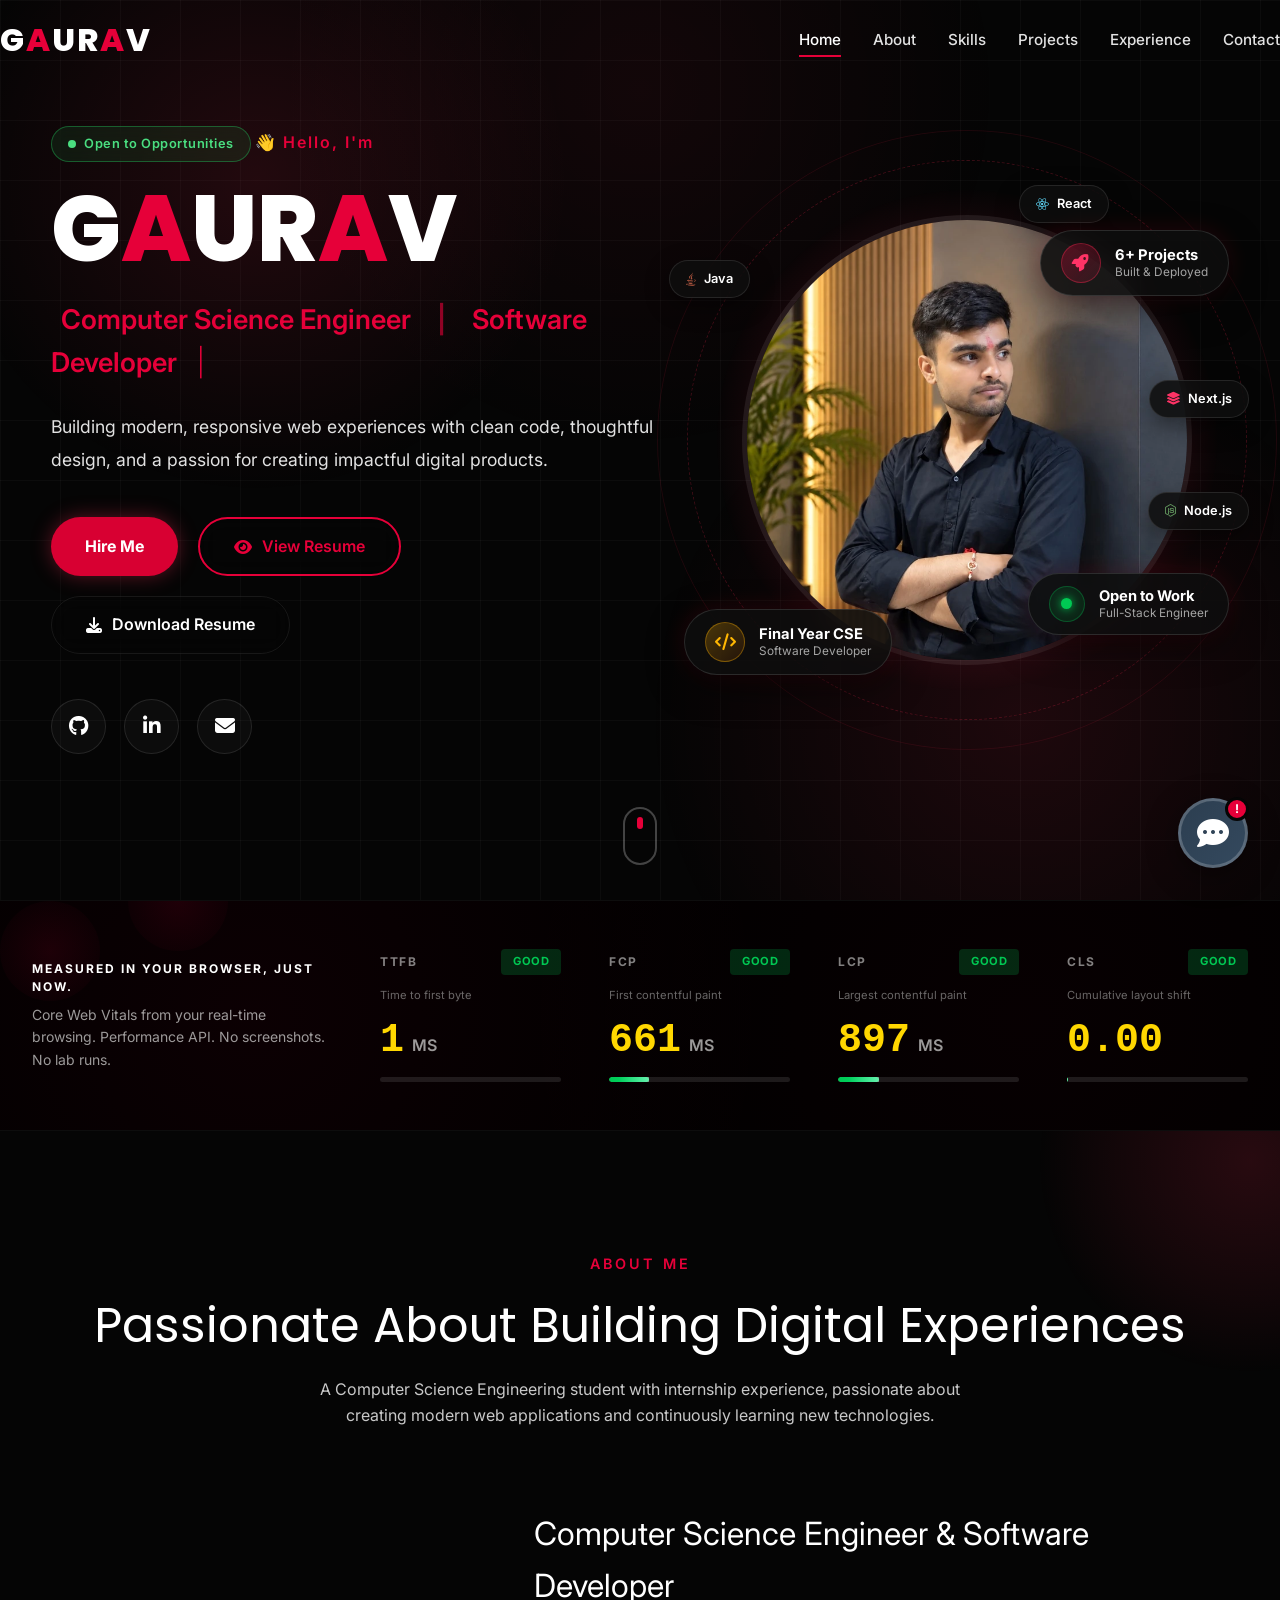
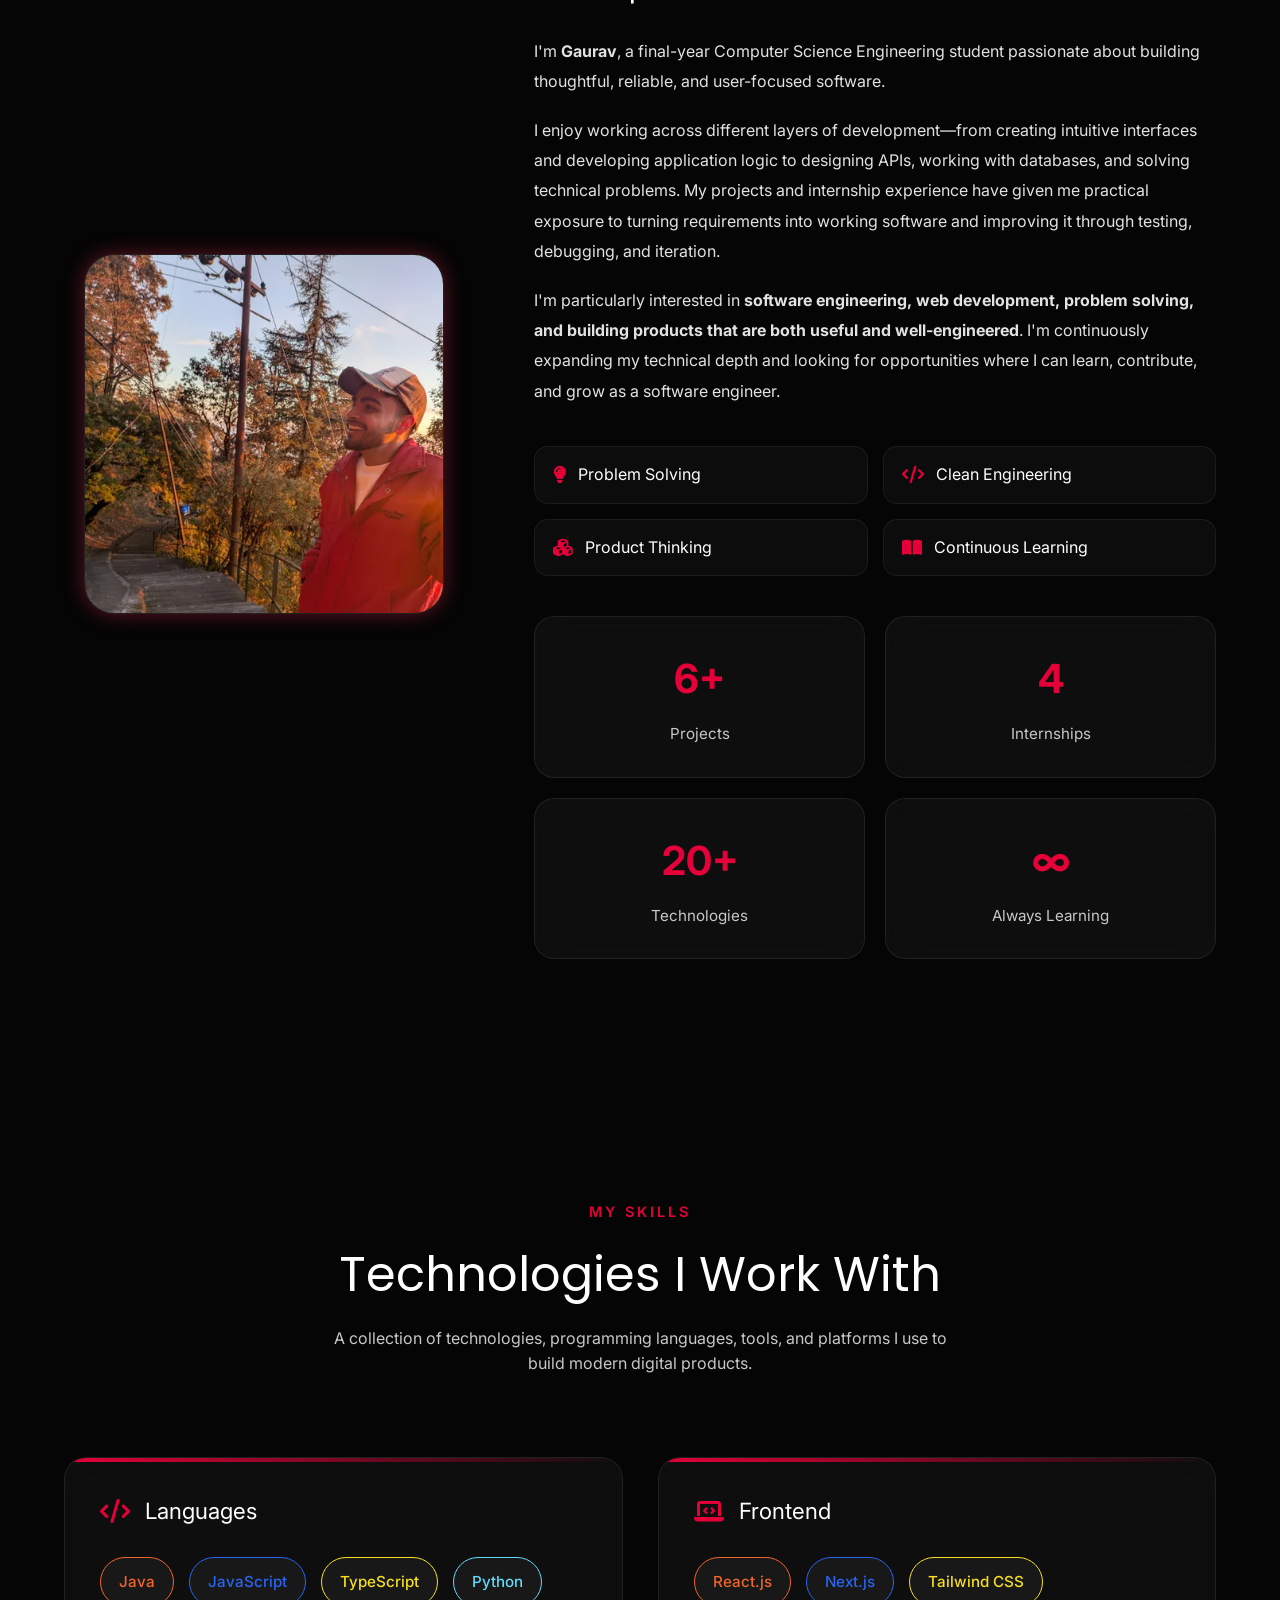
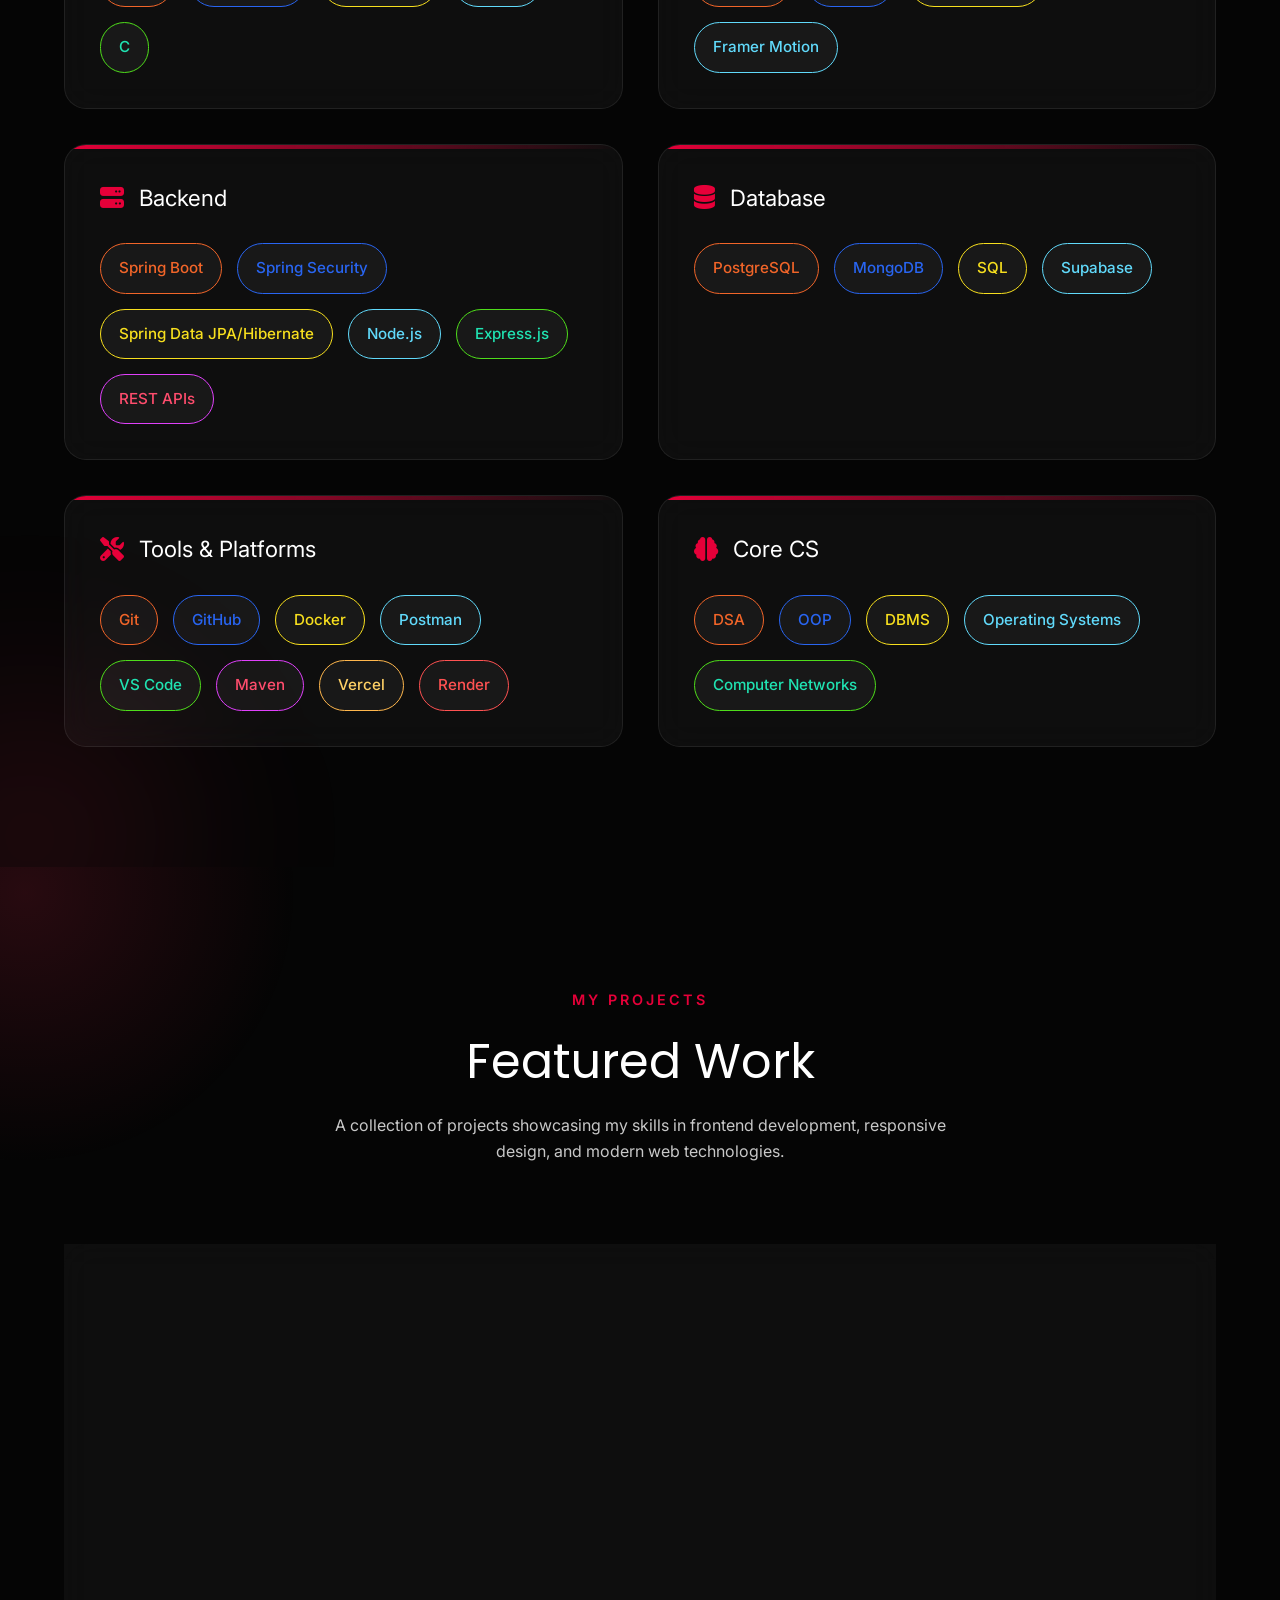
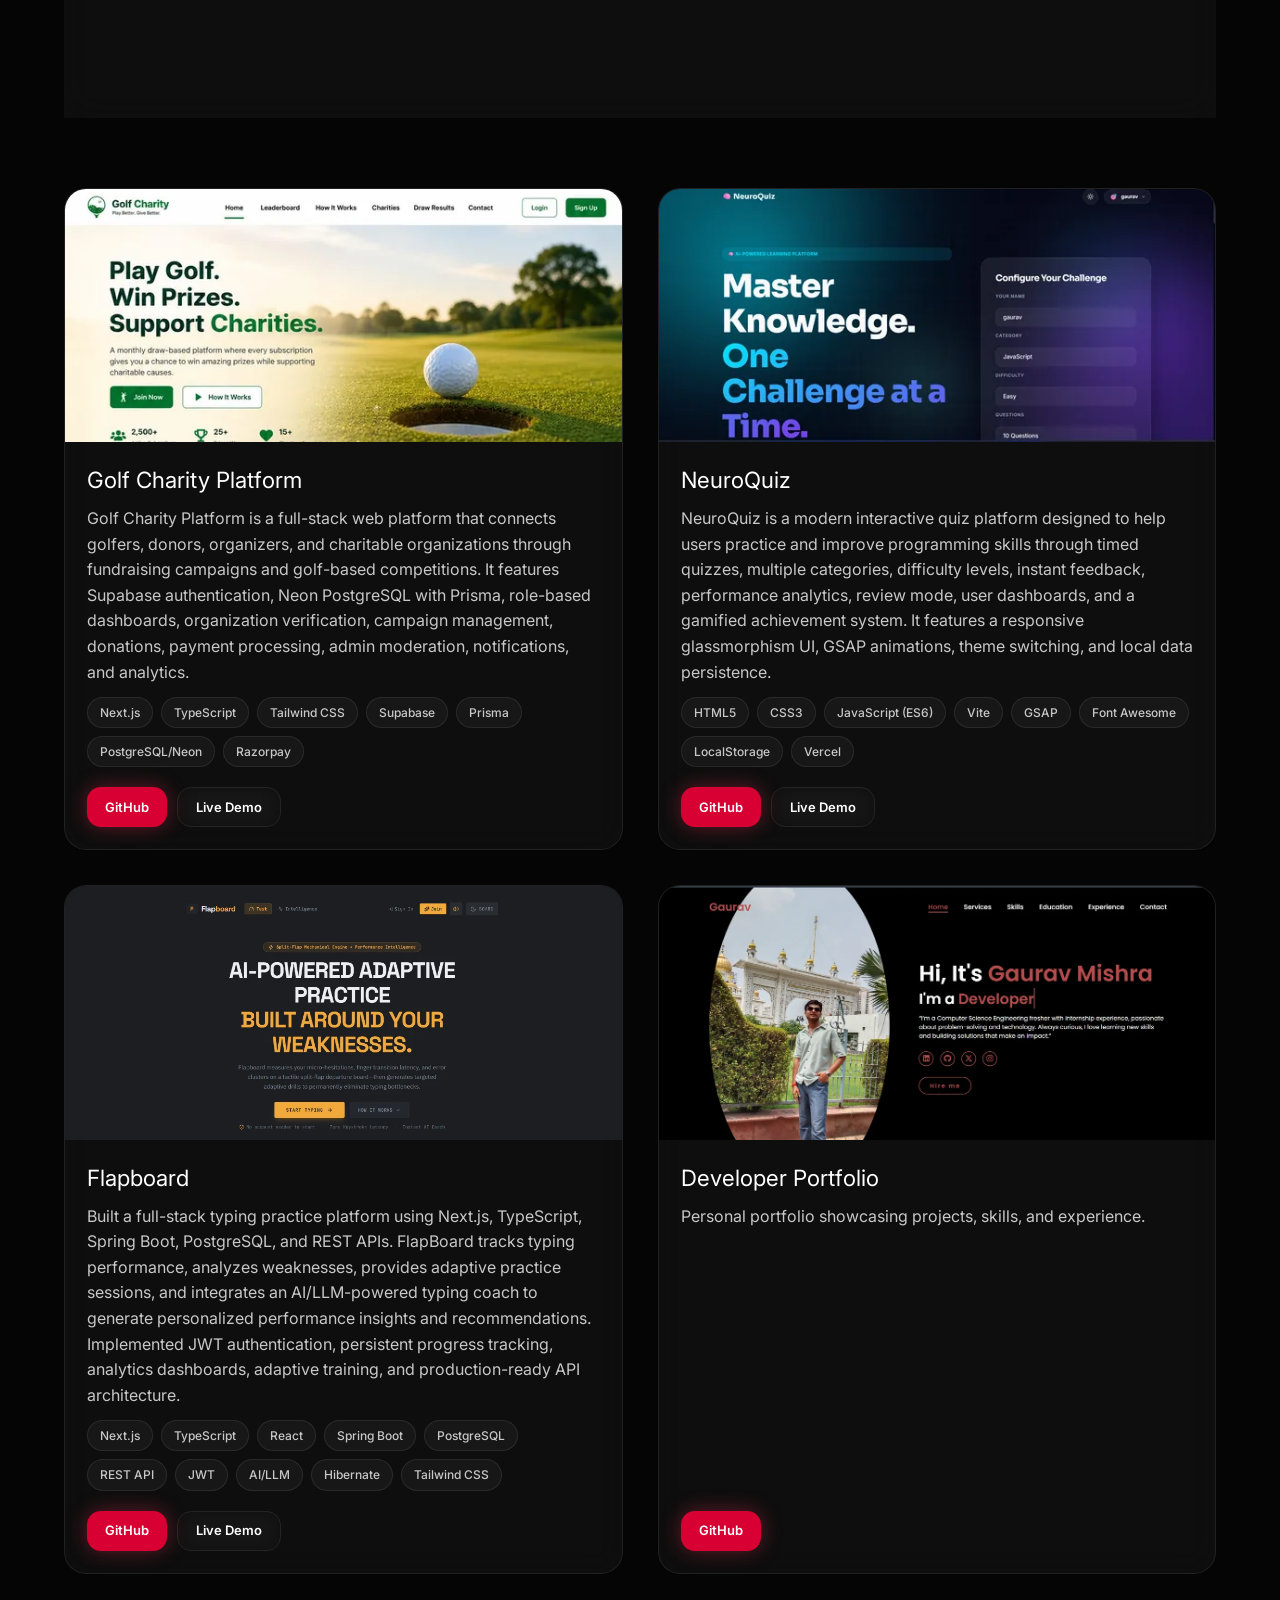
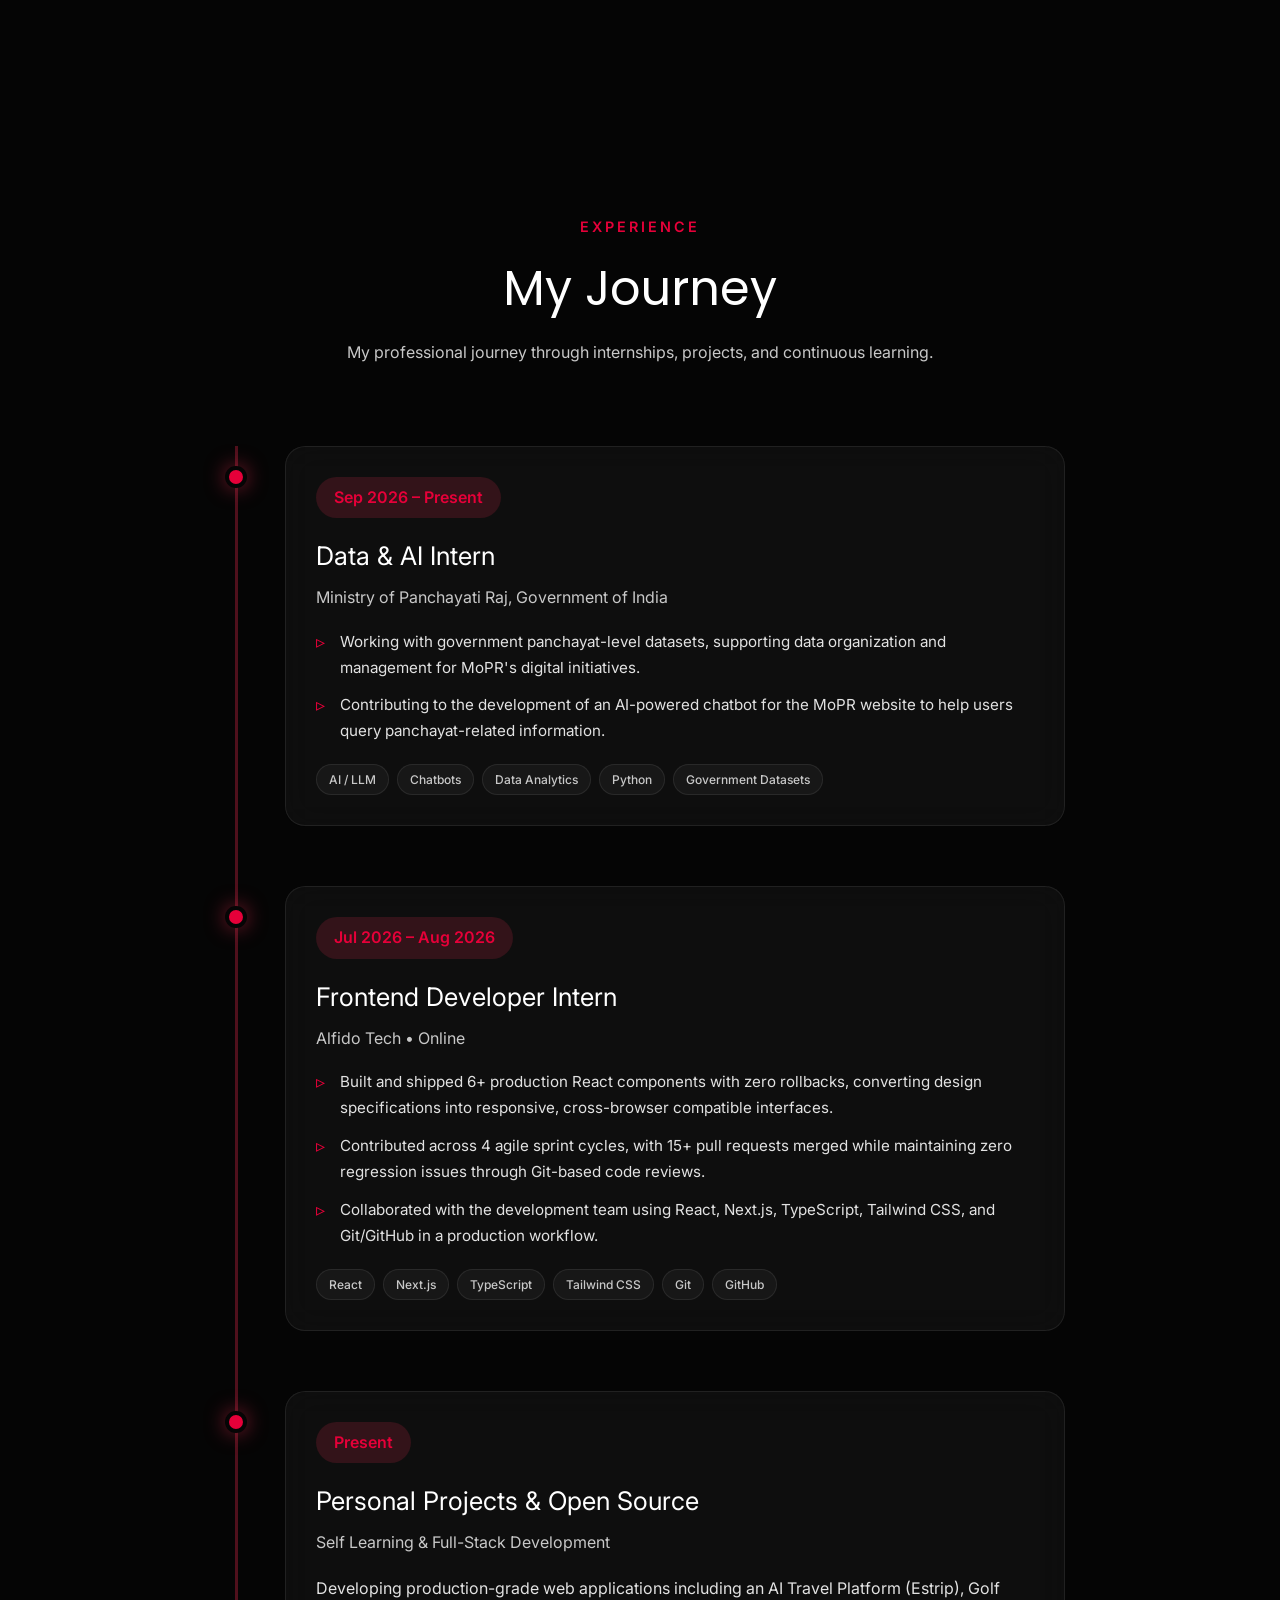
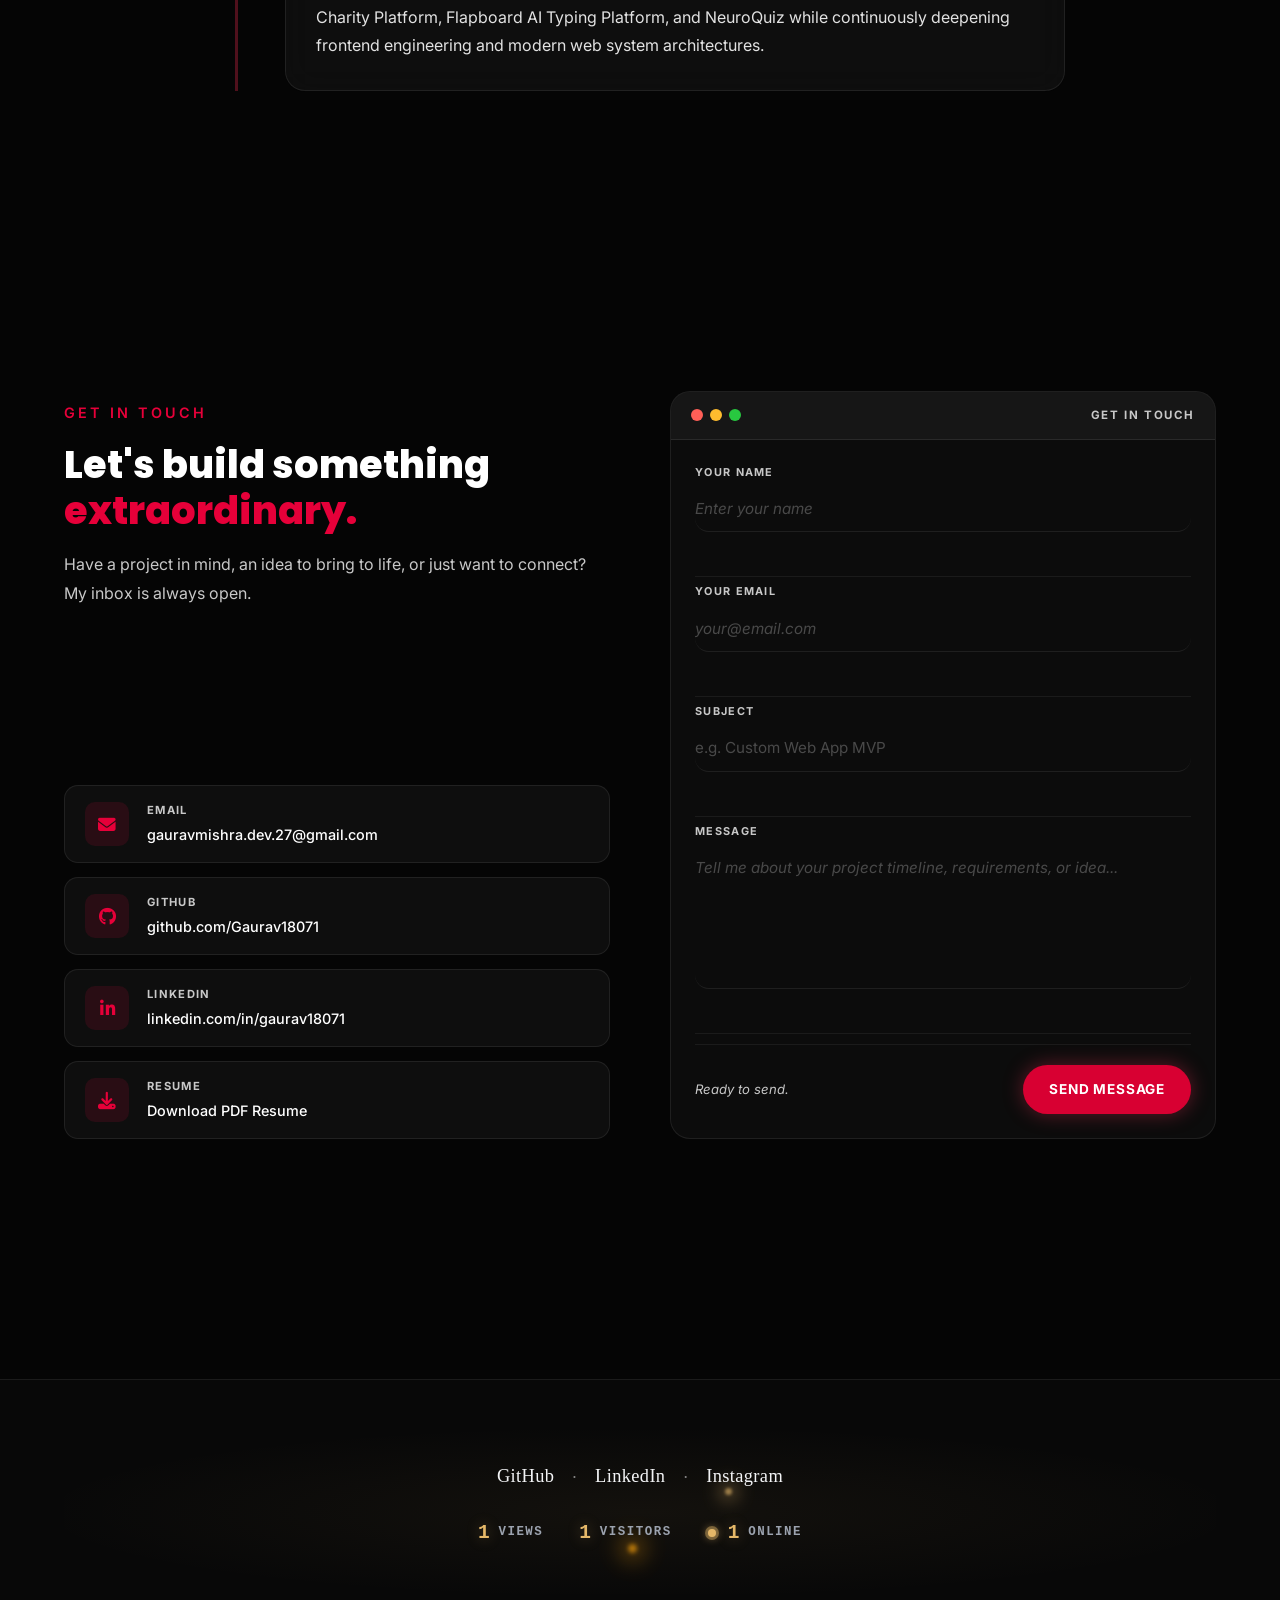
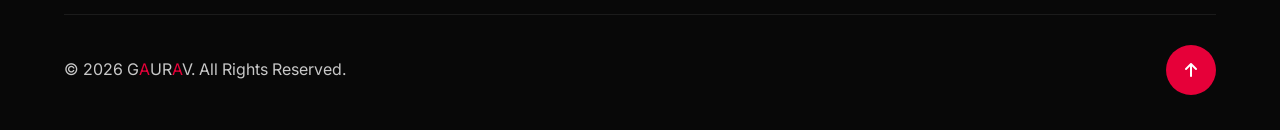
==== commit b1f7c991: "feat: add interactive chatbot, visitor counter, performance section, and new styling components" ====
--- a/index.html
+++ b/index.html
@@ -129,6 +129,11 @@
     =========================================== -->
 
     <link rel="stylesheet" href="css/bundle.css?v=1.1">
+    <link rel="stylesheet" href="css/contact.css">
+    <link rel="stylesheet" href="css/chatbot.css">
+    <link rel="stylesheet" href="css/performance-section.css">
+    <link rel="stylesheet" href="css/visitor-counter.css">
+
 
     <!-- ==========================================
                     STRUCTURED DATA
@@ -163,8 +168,6 @@
 <body>
     <a href="#main-content" class="skip-link">Skip to main content</a>
 
-    <canvas id="cursor-particles" aria-hidden="true"></canvas>
-
 
     <!-- ==========================================
                 LOADER
@@ -410,6 +413,84 @@
             </a>
 
         </section>
+
+        <!-- ==========================================
+                PERFORMANCE METRICS SECTION
+========================================== -->
+
+        <section class="performance-section">
+            <div class="perf-decoration"></div>
+            <div class="perf-decoration"></div>
+            
+            <div class="performance-container">
+                <div class="perf-header">
+                    <div class="perf-title">MEASURED IN YOUR BROWSER, JUST NOW.</div>
+                    <div class="perf-subtitle">Core Web Vitals from your real-time browsing. Performance API. No screenshots. No lab runs.</div>
+                </div>
+                
+                <div class="perf-grid">
+                    <div class="perf-metric" data-perf-metric="ttfb">
+                        <div class="perf-metric-header">
+                            <span class="perf-label">TTFB</span>
+                            <span class="perf-status good">GOOD</span>
+                        </div>
+                        <div class="perf-description">Time to first byte</div>
+                        <div class="perf-value-wrapper">
+                            <span class="perf-value loading">0</span>
+                            <span class="perf-unit">ms</span>
+                        </div>
+                        <div class="perf-bar">
+                            <div class="perf-bar-fill good" style="width: 0%"></div>
+                        </div>
+                    </div>
+                    
+                    <div class="perf-metric" data-perf-metric="fcp">
+                        <div class="perf-metric-header">
+                            <span class="perf-label">FCP</span>
+                            <span class="perf-status good">GOOD</span>
+                        </div>
+                        <div class="perf-description">First contentful paint</div>
+                        <div class="perf-value-wrapper">
+                            <span class="perf-value loading">0</span>
+                            <span class="perf-unit">ms</span>
+                        </div>
+                        <div class="perf-bar">
+                            <div class="perf-bar-fill good" style="width: 0%"></div>
+                        </div>
+                    </div>
+                    
+                    <div class="perf-metric" data-perf-metric="lcp">
+                        <div class="perf-metric-header">
+                            <span class="perf-label">LCP</span>
+                            <span class="perf-status good">GOOD</span>
+                        </div>
+                        <div class="perf-description">Largest contentful paint</div>
+                        <div class="perf-value-wrapper">
+                            <span class="perf-value loading">0</span>
+                            <span class="perf-unit">ms</span>
+                        </div>
+                        <div class="perf-bar">
+                            <div class="perf-bar-fill good" style="width: 0%"></div>
+                        </div>
+                    </div>
+                    
+                    <div class="perf-metric" data-perf-metric="cls">
+                        <div class="perf-metric-header">
+                            <span class="perf-label">CLS</span>
+                            <span class="perf-status good">GOOD</span>
+                        </div>
+                        <div class="perf-description">Cumulative layout shift</div>
+                        <div class="perf-value-wrapper">
+                            <span class="perf-value loading">0.00</span>
+                        </div>
+                        <div class="perf-bar">
+                            <div class="perf-bar-fill good" style="width: 0%"></div>
+                        </div>
+                    </div>
+                </div>
+            </div>
+        </section>
+        
         <!-- ==========================================
                 ABOUT SECTION
 ========================================== -->
@@ -1157,214 +1238,222 @@
         </section>
 
 
-        <!-- Hire Me -->
         <!-- ==========================================
-                HIRE ME SECTION
+                CONTACT SECTION (Merged)
 ========================================== -->
 
-        <section class="hire section" id="hire">
+        <section class="contact section" id="contact">
 
             <div class="container">
 
-                <div class="hire-wrapper glass-card">
-
-                    <!-- Left Side -->
-
-                    <div class="hire-content">
-
-                        <span class="section-subtitle">
-                            Hire Me
-                        </span>
-
-                        <h2 class="section-title">
-                            Let's Build Something Amazing Together
+                <div class="contact-merged-wrapper">
+
+                    <!-- ===== LEFT SIDE ===== -->
+
+                    <div class="contact-left">
+
+                        <span class="section-subtitle">Get In Touch</span>
+
+                        <h2 class="contact-headline">
+                            Let's build something
+                            <span class="contact-headline-accent">extraordinary.</span>
                         </h2>
 
-                        <p>
-
-                            Looking for a passionate frontend developer? I'm always
-                            excited to work on modern websites, creative ideas,
-                            freelance projects, and internship opportunities.
-
+                        <p class="contact-subtext">
+                            Have a project in mind, an idea to bring to life, or just
+                            want to connect? My inbox is always open.
                         </p>
 
-                        <div class="hire-features">
-
-                            <div class="feature">
-                                <i class="fas fa-check-circle"></i>
-                                <span>Frontend Development</span>
+                        <!-- Info Links -->
+
+                        <div class="contact-info-list">
+
+                            <a href="https://mail.google.com/mail/?view=cm&fs=1&to=gauravmishra.dev.27@gmail.com"
+                                target="_blank" rel="noopener noreferrer"
+                                class="contact-info-item" aria-label="Send email">
+
+                                <div class="contact-info-icon">
+                                    <i class="fas fa-envelope"></i>
+                                </div>
+
+                                <div class="contact-info-text">
+                                    <span class="contact-info-label">EMAIL</span>
+                                    <span class="contact-info-value">gauravmishra.dev.27@gmail.com</span>
+                                </div>
+
+                            </a>
+
+                            <a href="https://github.com/Gaurav18071"
+                                target="_blank" rel="noopener noreferrer"
+                                class="contact-info-item" aria-label="GitHub profile">
+
+                                <div class="contact-info-icon">
+                                    <i class="fab fa-github"></i>
+                                </div>
+
+                                <div class="contact-info-text">
+                                    <span class="contact-info-label">GITHUB</span>
+                                    <span class="contact-info-value">github.com/Gaurav18071</span>
+                                </div>
+
+                            </a>
+
+                            <a href="https://in.linkedin.com/in/gaurav18071"
+                                target="_blank" rel="noopener noreferrer"
+                                class="contact-info-item" aria-label="LinkedIn profile">
+
+                                <div class="contact-info-icon">
+                                    <i class="fab fa-linkedin-in"></i>
+                                </div>
+
+                                <div class="contact-info-text">
+                                    <span class="contact-info-label">LINKEDIN</span>
+                                    <span class="contact-info-value">linkedin.com/in/gaurav18071</span>
+                                </div>
+
+                            </a>
+
+                            <a href="assets/Gaurav_Mishra_Resume.pdf"
+                                download="Gaurav_Mishra_Resume.pdf"
+                                target="_blank" rel="noopener noreferrer"
+                                class="contact-info-item" aria-label="Download Resume">
+
+                                <div class="contact-info-icon">
+                                    <i class="fas fa-download"></i>
+                                </div>
+
+                                <div class="contact-info-text">
+                                    <span class="contact-info-label">RESUME</span>
+                                    <span class="contact-info-value">Download PDF Resume</span>
+                                </div>
+
+                            </a>
+
+                        </div>
+
+                    </div>
+
+                    <!-- ===== RIGHT SIDE (Form) ===== -->
+
+                    <div class="contact-right">
+
+                        <!-- Terminal-style header -->
+
+                        <div class="contact-form-header">
+
+                            <div class="contact-form-dots" aria-hidden="true">
+                                <span></span>
+                                <span></span>
+                                <span></span>
                             </div>
 
-                            <div class="feature">
-                                <i class="fas fa-check-circle"></i>
-                                <span>Responsive Websites</span>
+                            <span class="contact-form-label">GET IN TOUCH</span>
+
+                        </div>
+
+                        <!-- Form -->
+
+                        <form class="hire-form" id="contactForm" aria-label="Contact form">
+
+                            <!-- Web3Forms -->
+
+                            <input type="hidden" name="access_key" value="065e0bab-f769-4120-be5d-e1caa84da015">
+
+                            <input type="hidden" name="subject" value="New Portfolio Inquiry">
+
+                            <input type="hidden" name="from_name" value="Portfolio Website">
+
+                            <!-- Honeypot -->
+
+                            <input type="checkbox" name="botcheck" class="visually-hidden" tabindex="-1" aria-hidden="true">
+
+                            <!-- Name -->
+
+                            <div class="input-group" id="group-name">
+
+                                <label for="contact-name">YOUR NAME</label>
+
+                                <input type="text" id="contact-name" name="name"
+                                    placeholder="Enter your name"
+                                    autocomplete="name" minlength="2" required>
+
+                                <span class="field-error" id="err-name" role="alert"></span>
+
                             </div>
 
-                            <div class="feature">
-                                <i class="fas fa-check-circle"></i>
-                                <span>UI / UX Design</span>
+                            <!-- Email -->
+
+                            <div class="input-group" id="group-email">
+
+                                <label for="contact-email">YOUR EMAIL</label>
+
+                                <input type="email" id="contact-email" name="email"
+                                    placeholder="your@email.com"
+                                    autocomplete="email" required>
+
+                                <span class="field-error" id="err-email" role="alert"></span>
+
                             </div>
 
-                            <div class="feature">
-                                <i class="fas fa-check-circle"></i>
-                                <span>Quick Learner</span>
+                            <!-- Subject -->
+
+                            <div class="input-group" id="group-project">
+
+                                <label for="contact-project">SUBJECT</label>
+
+                                <select id="contact-project" name="project" required>
+
+                                    <option value="" disabled selected>e.g. Custom Web App MVP</option>
+
+                                    <option>Website Development</option>
+
+                                    <option>Portfolio Website</option>
+
+                                    <option>Landing Page</option>
+
+                                    <option>Internship Opportunity</option>
+
+                                    <option>Freelance Project</option>
+
+                                    <option>UI / UX Design</option>
+
+                                    <option>Other</option>
+
+                                </select>
+
+                                <span class="field-error" id="err-project" role="alert"></span>
+
                             </div>
 
-                        </div>
-
-                        <div class="response-time">
-
-                            <i class="fas fa-clock"></i>
-
-                            Usually replies within 24 hours.
-
-                        </div>
-
-                    </div>
-
-                    <!-- Right Side -->
-                    <form class="hire-form" id="contactForm" aria-label="Contact form">
-
-                        <!-- Web3Forms -->
-
-                        <input type="hidden" name="access_key" value="065e0bab-f769-4120-be5d-e1caa84da015">
-
-                        <input type="hidden" name="subject" value="New Portfolio Inquiry">
-
-                        <input type="hidden" name="from_name" value="Portfolio Website">
-
-                        <!-- Honeypot -->
-
-                        <input type="checkbox" name="botcheck" class="visually-hidden" tabindex="-1" aria-hidden="true">
-
-                        <!-- Name -->
-
-                        <div class="input-group" id="group-name">
-
-                            <label class="visually-hidden" for="contact-name">Your Name</label>
-
-                            <input type="text" id="contact-name" name="name" placeholder="Your Name"
-                                autocomplete="name" minlength="2" required>
-
-                            <span class="field-error" id="err-name" role="alert"></span>
-
-                        </div>
-
-                        <!-- Email -->
-
-                        <div class="input-group" id="group-email">
-
-                            <label class="visually-hidden" for="contact-email">Email Address</label>
-
-                            <input type="email" id="contact-email" name="email" placeholder="Email Address"
-                                autocomplete="email" required>
-
-                            <span class="field-error" id="err-email" role="alert"></span>
-
-                        </div>
-
-                        <!-- Project -->
-
-                        <div class="input-group" id="group-project">
-
-                            <label class="visually-hidden" for="contact-project">Project Type</label>
-
-                            <select id="contact-project" name="project" required>
-
-                                <option value="" disabled selected>Project Type</option>
-
-                                <option>Website Development</option>
-
-                                <option>Portfolio Website</option>
-
-                                <option>Landing Page</option>
-
-                                <option>Internship Opportunity</option>
-
-                                <option>Freelance Project</option>
-
-                                <option>UI / UX Design</option>
-
-                                <option>Other</option>
-
-                            </select>
-
-                            <span class="field-error" id="err-project" role="alert"></span>
-
-                        </div>
-
-                        <!-- Message -->
-
-                        <div class="input-group" id="group-message">
-
-                            <label class="visually-hidden" for="contact-message">Project details</label>
-
-                            <textarea id="contact-message" rows="6" name="message"
-                                placeholder="Tell me about your project..." minlength="20" required></textarea>
-
-                            <span class="field-error" id="err-message" role="alert"></span>
-
-                        </div>
-
-                        <!-- Button -->
-
-                        <button type="submit" class="btn btn-primary" id="submitBtn">
-
-                            <span class="btn-text">
-
-                                Send Message
-
-                            </span>
-
-                        </button>
-
-                    </form>
-
-                    <!-- ==========================================
-        SUCCESS POPUP
-========================================== -->
-
-                    <div id="successModal" class="success-modal" role="dialog" aria-modal="true"
-                        aria-labelledby="successModalTitle">
-
-                        <div class="success-box">
-
-                            <div class="success-icon" aria-hidden="true">
-
-                                <i class="fas fa-circle-check"></i>
+                            <!-- Message -->
+
+                            <div class="input-group" id="group-message">
+
+                                <label for="contact-message">MESSAGE</label>
+
+                                <textarea id="contact-message" rows="5" name="message"
+                                    placeholder="Tell me about your project timeline, requirements, or idea..."
+                                    minlength="20" required></textarea>
+
+                                <span class="field-error" id="err-message" role="alert"></span>
 
                             </div>
 
-                            <h2 id="successModalTitle">
-
-                                Message Sent Successfully!
-
-                            </h2>
-
-                            <p>
-
-                                Thank you for reaching out.
-
-                                <br><br>
-
-                                Your message has been received successfully.
-
-                                I'll review it carefully and get back to you
-                                within <strong>24 hours.</strong>
-
-                                <br><br>
-
-                                Have a wonderful day! 🚀
-
-                            </p>
-
-                            <button class="btn btn-primary" id="closeModal" aria-label="Close modal window">
-
-                                Awesome!
-
-                            </button>
-
-                        </div>
+                            <!-- Submit Row -->
+
+                            <div class="contact-form-footer">
+
+                                <span class="contact-form-status" id="contact-status">Ready to send.</span>
+
+                                <button type="submit" class="btn btn-primary" id="submitBtn">
+
+                                    <span class="btn-text">SEND MESSAGE</span>
+
+                                </button>
+
+                            </div>
+
+                        </form>
 
                     </div>
 
@@ -1372,123 +1461,52 @@
 
             </div>
 
+            <!-- SUCCESS POPUP -->
+
+            <div id="successModal" class="success-modal" role="dialog" aria-modal="true"
+                aria-labelledby="successModalTitle">
+
+                <div class="success-box">
+
+                    <div class="success-icon" aria-hidden="true">
+
+                        <i class="fas fa-circle-check"></i>
+
+                    </div>
+
+                    <h2 id="successModalTitle">
+
+                        Message Sent Successfully!
+
+                    </h2>
+
+                    <p>
+
+                        Thank you for reaching out.
+
+                        <br><br>
+
+                        Your message has been received successfully.
+                        I'll review it carefully and get back to you
+                        within <strong>24 hours.</strong>
+
+                        <br><br>
+
+                        Have a wonderful day! 🚀
+
+                    </p>
+
+                    <button class="btn btn-primary" id="closeModal" aria-label="Close modal window">
+
+                        Awesome!
+
+                    </button>
+
+                </div>
+
+            </div>
+
         </section>
-
-        <!-- Contact -->
-        <!-- ==========================================
-                CONTACT SECTION
-========================================== -->
-
-        <section class="contact section" id="contact">
-
-            <div class="container">
-
-                <div class="section-header">
-
-                    <span class="section-subtitle">
-                        Contact
-                    </span>
-
-                    <h2 class="section-title">
-                        Let's Connect
-                    </h2>
-
-                    <p class="section-description">
-                        Whether you have a project, internship opportunity, or just want
-                        to connect, feel free to reach out.
-                    </p>
-
-                </div>
-
-                <div class="contact-grid">
-
-                    <!-- Email -->
-
-                    <div class="contact-card glass-card">
-
-                        <div class="contact-icon">
-
-                            <i class="fas fa-envelope"></i>
-
-                        </div>
-
-                        <h3>Email</h3>
-
-                        <p>gauravmishra.dev.27@gmail.com</p>
-
-                        <a href="https://mail.google.com/mail/?view=cm&fs=1&to=gauravmishra.dev.27@gmail.com"
-                            target="_blank" rel="noopener noreferrer" aria-label="Send email to Gaurav Mishra">
-                            Send Mail
-                        </a>
-
-                    </div>
-
-                    <!-- Phone -->
-
-                    <div class="contact-card glass-card">
-
-                        <div class="contact-icon">
-
-                            <i class="fas fa-phone"></i>
-
-                        </div>
-
-                        <h3>Phone</h3>
-
-                        <p>+91 9717067268</p>
-
-                        <a href="tel:+919717067268" aria-label="Call Gaurav Mishra at +91 9717067268">
-                            Call Now
-                        </a>
-
-                    </div>
-
-                    <!-- Location -->
-
-                    <div class="contact-card glass-card">
-
-                        <div class="contact-icon">
-
-                            <i class="fas fa-location-dot"></i>
-
-                        </div>
-
-                        <h3>Location</h3>
-
-                        <p>Delhi, India</p>
-
-
-
-                    </div>
-
-                    <!-- LinkedIn -->
-
-                    <div class="contact-card glass-card">
-
-                        <div class="contact-icon">
-
-                            <i class="fab fa-linkedin-in"></i>
-
-                        </div>
-
-                        <h3>LinkedIn</h3>
-
-                        <p>Connect Professionally</p>
-
-                        <a href="https://in.linkedin.com/in/gaurav18071" target="_blank" rel="noopener noreferrer"
-                            aria-label="Visit Gaurav Mishra's LinkedIn profile">
-                            Visit Profile
-                        </a>
-
-                    </div>
-
-                </div>
-
-            </div>
-
-        </section>
-
-    </main>
 
     <!-- ================= FOOTER ================= -->
     <!-- ==========================================
@@ -1499,80 +1517,35 @@
 
         <div class="container">
 
-            <div class="footer-content">
-
-                <!-- Left -->
-
-                <div class="footer-brand">
-
-                    <a href="#home" class="footer-logo">
-                        G<span>A</span>UR<span>A</span>V
-                    </a>
-
-                    <p>
-
-                        Computer Science Engineer &amp; Software Developer passionate
-                        about building modern, responsive, and user-friendly web
-                        applications.
-
-                    </p>
-
-                </div>
-
-                <!-- Quick Links -->
-
-                <div class="footer-links">
-
-                    <h3>Quick Links</h3>
-
-                    <ul>
-
-                        <li><a href="#home">Home</a></li>
-
-                        <li><a href="#about">About</a></li>
-
-                        <li><a href="#skills">Skills</a></li>
-
-                        <li><a href="#projects">Projects</a></li>
-
-                        <li><a href="#contact">Contact</a></li>
-
-                    </ul>
-
-                </div>
-
-                <!-- Social -->
-
-                <div class="footer-social">
-
-                    <h3>Connect</h3>
-
-                    <div class="social-icons">
-
-                        <a href="https://github.com/Gaurav18071" target="_blank" rel="noopener noreferrer"
-                            aria-label="GitHub profile">
-
-                            <i class="fab fa-github" aria-hidden="true"></i>
-
-                        </a>
-
-                        <a href="https://in.linkedin.com/in/gaurav18071" target="_blank" rel="noopener noreferrer"
-                            aria-label="LinkedIn profile">
-
-                            <i class="fab fa-linkedin-in" aria-hidden="true"></i>
-
-                        </a>
-
-                        <a href="mailto:gauravmishra.dev.27@gmail.com" aria-label="Email Gaurav">
-
-                            <i class="fas fa-envelope" aria-hidden="true"></i>
-
-                        </a>
-
-                    </div>
-
-                </div>
-
+
+
+            <!-- ==========================================
+                    VISITOR STATS & LIVE COUNTER
+            =========================================== -->
+            <div class="footer-stats-wrap">
+                <div class="footer-editorial-socials">
+                    <a href="https://github.com/Gaurav18071" target="_blank" rel="noopener noreferrer">GitHub</a>
+                    <span class="bullet-sep">&middot;</span>
+                    <a href="https://in.linkedin.com/in/gaurav18071" target="_blank" rel="noopener noreferrer">LinkedIn</a>
+                    <span class="bullet-sep">&middot;</span>
+                    <a href="https://instagram.com/gaurav18071" target="_blank" rel="noopener noreferrer">Instagram</a>
+                </div>
+
+                <div class="footer-stats-counter">
+                    <div class="footer-stat-item">
+                        <span class="footer-stat-number" id="statViewsCount">8,907</span>
+                        <span class="footer-stat-label">VIEWS</span>
+                    </div>
+                    <div class="footer-stat-item">
+                        <span class="footer-stat-number" id="statVisitorsCount">3,042</span>
+                        <span class="footer-stat-label">VISITORS</span>
+                    </div>
+                    <div class="footer-stat-item">
+                        <span class="footer-live-dot" aria-hidden="true"></span>
+                        <span class="footer-stat-number" id="statOnlineCount">1</span>
+                        <span class="footer-stat-label">ONLINE</span>
+                    </div>
+                </div>
             </div>
 
             <div class="footer-bottom">
@@ -1597,12 +1570,17 @@
     </footer>
 
     <!-- ==========================================
-                    JAVASCRIPT (Minified & Deferred)
+                    JAVASCRIPT (Minified &amp; Deferred)
     =========================================== -->
 
     <script src="js/app.min.js" defer></script>
+    <script src="js/email.js" defer></script>
+    <script src="js/chatbot.js" defer></script>
+    <script src="js/performance-section.js" defer></script>
+    <script src="js/visitor-counter.js" defer></script>
+
 
 
 </body>
 
-</html>+</html>
--- a/css/bundle.css
+++ b/css/bundle.css
@@ -3949,17 +3949,6 @@
 
 }
 
-/* =============================
-   Touch devices — hide custom cursor
-============================= */
-
-@media (pointer: coarse) {
-
-    #cursor-particles {
-        display: none !important;
-    }
-
-}
 /* ==========================================
    CONTACT
 ========================================== */
@@ -4069,27 +4058,6 @@
         grid-template-columns:1fr;
 
     }
-
-}
-/* ==========================================
-   CUSTOM CURSOR — SPARKLE PARTICLES
-========================================== */
-
-#cursor-particles{
-
-    position:fixed;
-
-    top:0;
-
-    left:0;
-
-    width:100vw;
-
-    height:100vh;
-
-    pointer-events:none;
-
-    z-index:99999;
 
 }
 
@@ -4553,3 +4521,13 @@
         display: none !important;
     }
 }
+
+/* ==========================================
+   CHATBOT IMPORT
+========================================== */
+@import 'chatbot.css';
+
+/* ==========================================
+   PERFORMANCE METRICS IMPORT
+========================================== */
+@import 'performance-metrics.css';
--- a/css/contact.css
+++ b/css/contact.css
@@ -0,0 +1,370 @@
+/* ==========================================
+   CONTACT — MERGED (Hire Me + Contact)
+========================================== */
+
+/* ── Layout ── */
+.contact-merged-wrapper {
+    display: grid;
+    grid-template-columns: 1fr 1fr;
+    gap: 60px;
+    align-items: stretch;
+}
+
+/* ── Left side ── */
+.contact-left {
+    display: flex;
+    flex-direction: column;
+    padding-top: 10px;
+}
+
+.contact-headline {
+    font-size: clamp(1.8rem, 3vw, 2.6rem);
+    font-family: var(--font-heading);
+    font-weight: 800;
+    line-height: 1.2;
+    color: var(--clr-white);
+    margin: 18px 0 16px;
+}
+
+.contact-headline-accent {
+    color: var(--clr-primary);
+    display: block;
+}
+
+.contact-subtext {
+    color: var(--clr-text-light);
+    line-height: 1.8;
+    font-size: 1rem;
+    margin-bottom: 38px;
+}
+
+/* ── Info list ── */
+.contact-info-list {
+    display: flex;
+    flex-direction: column;
+    gap: 14px;
+    flex: 1;
+    justify-content: flex-end;
+}
+
+.contact-info-item {
+    display: flex;
+    align-items: center;
+    gap: 18px;
+    padding: 16px 20px;
+    background: rgba(255, 255, 255, 0.04);
+    border: 1px solid rgba(255, 255, 255, 0.08);
+    border-radius: 14px;
+    text-decoration: none;
+    transition: all 0.28s ease;
+    cursor: pointer;
+}
+
+.contact-info-item:hover {
+    background: rgba(230, 0, 57, 0.08);
+    border-color: rgba(230, 0, 57, 0.3);
+    transform: translateX(6px);
+}
+
+.contact-info-icon {
+    width: 44px;
+    height: 44px;
+    border-radius: 10px;
+    background: rgba(230, 0, 57, 0.12);
+    display: flex;
+    align-items: center;
+    justify-content: center;
+    flex-shrink: 0;
+    transition: background 0.28s ease;
+}
+
+.contact-info-item:hover .contact-info-icon {
+    background: rgba(230, 0, 57, 0.2);
+}
+
+.contact-info-icon i {
+    font-size: 1.1rem;
+    color: var(--clr-primary);
+}
+
+.contact-info-text {
+    display: flex;
+    flex-direction: column;
+    gap: 3px;
+}
+
+.contact-info-label {
+    font-size: 0.7rem;
+    font-weight: 700;
+    letter-spacing: 0.12em;
+    color: var(--clr-text-light);
+    text-transform: uppercase;
+}
+
+.contact-info-value {
+    font-size: 0.9rem;
+    color: var(--clr-white);
+    font-weight: 500;
+}
+
+/* ── Right side (form panel) ── */
+.contact-right {
+    background: rgba(255, 255, 255, 0.03);
+    border: 1px solid rgba(255, 255, 255, 0.08);
+    border-radius: 20px;
+    overflow: hidden;
+}
+
+/* Terminal header */
+.contact-form-header {
+    display: flex;
+    align-items: center;
+    justify-content: space-between;
+    padding: 14px 20px;
+    background: rgba(255, 255, 255, 0.04);
+    border-bottom: 1px solid rgba(255, 255, 255, 0.08);
+}
+
+.contact-form-dots {
+    display: flex;
+    gap: 7px;
+}
+
+.contact-form-dots span {
+    width: 12px;
+    height: 12px;
+    border-radius: 50%;
+}
+
+.contact-form-dots span:nth-child(1) { background: #ff5f57; }
+.contact-form-dots span:nth-child(2) { background: #febc2e; }
+.contact-form-dots span:nth-child(3) { background: #28c840; }
+
+.contact-form-label {
+    font-size: 0.72rem;
+    font-weight: 700;
+    letter-spacing: 0.14em;
+    color: var(--clr-text-light);
+    text-transform: uppercase;
+}
+
+/* Form inside panel */
+.hire-form {
+    display: flex;
+    flex-direction: column;
+    gap: 0;
+    padding: 24px;
+}
+
+/* ── Input groups ── */
+.input-group {
+    display: flex;
+    flex-direction: column;
+    gap: 6px;
+    padding-bottom: 18px;
+    border-bottom: 1px solid rgba(255, 255, 255, 0.06);
+    margin-bottom: 6px;
+}
+
+.input-group:last-of-type {
+    border-bottom: none;
+}
+
+.input-group label {
+    font-size: 0.68rem;
+    font-weight: 700;
+    letter-spacing: 0.12em;
+    color: var(--clr-text-light);
+    text-transform: uppercase;
+}
+
+.input-group input,
+.input-group select,
+.input-group textarea {
+    width: 100%;
+    padding: 10px 0;
+    background: transparent;
+    border: none;
+    border-bottom: 1px solid rgba(255, 255, 255, 0.08);
+    color: var(--clr-white);
+    font-family: var(--font-body);
+    font-size: 0.95rem;
+    transition: border-color 0.25s ease;
+    outline: none;
+}
+
+.input-group input::placeholder,
+.input-group select::placeholder,
+.input-group textarea::placeholder {
+    color: rgba(255, 255, 255, 0.25);
+    font-style: italic;
+}
+
+.input-group input:focus,
+.input-group select:focus,
+.input-group textarea:focus {
+    border-bottom-color: var(--clr-primary);
+    box-shadow: none;
+}
+
+.input-group select {
+    appearance: none;
+    -webkit-appearance: none;
+    background: transparent;
+    color: rgba(255, 255, 255, 0.25);
+    cursor: pointer;
+}
+
+.input-group select option {
+    background: #1b1719;
+    color: #ffffff;
+}
+
+.input-group select.has-value {
+    color: var(--clr-white);
+}
+
+.input-group textarea {
+    resize: none;
+    line-height: 1.6;
+}
+
+/* Error text */
+.field-error {
+    font-size: 0.78rem;
+    color: #ff4d6d;
+    min-height: 14px;
+}
+
+/* ── Form footer row ── */
+.contact-form-footer {
+    display: flex;
+    align-items: center;
+    justify-content: space-between;
+    gap: 16px;
+    padding-top: 20px;
+    border-top: 1px solid rgba(255, 255, 255, 0.06);
+    margin-top: 4px;
+}
+
+.contact-form-status {
+    font-size: 0.82rem;
+    color: var(--clr-text-light);
+    font-style: italic;
+}
+
+/* ── Submit button ── */
+#submitBtn {
+    position: relative;
+    transition: 0.3s;
+    letter-spacing: 0.06em;
+    font-size: 0.85rem;
+    padding: 14px 26px;
+}
+
+#submitBtn:disabled {
+    cursor: not-allowed;
+    opacity: 0.8;
+}
+
+.hire-form button {
+    width: fit-content;
+}
+
+/* =====================================================
+   SUCCESS POPUP
+===================================================== */
+
+.success-modal {
+    position: fixed;
+    inset: 0;
+    display: flex;
+    justify-content: center;
+    align-items: center;
+    background: rgba(0, 0, 0, 0.82);
+    opacity: 0;
+    visibility: hidden;
+    transition: opacity 0.35s ease, visibility 0.35s ease;
+    z-index: 999999;
+}
+
+.success-modal.show {
+    opacity: 1;
+    visibility: visible;
+}
+
+.success-box {
+    width: min(460px, 90%);
+    background: #111111;
+    border: 1px solid rgba(255, 45, 85, 0.25);
+    border-radius: 24px;
+    padding: 40px 35px;
+    text-align: center;
+    transform: translateY(30px) scale(0.95);
+    transition: 0.35s ease;
+    box-shadow:
+        0 20px 60px rgba(0, 0, 0, 0.6),
+        0 0 40px rgba(255, 45, 85, 0.15);
+}
+
+.success-modal.show .success-box {
+    transform: translateY(0) scale(1);
+    animation: popupBounce 0.45s ease;
+}
+
+.success-icon {
+    animation: pulseGreen 2s infinite;
+    width: 90px;
+    height: 90px;
+    margin: 0 auto 25px;
+    display: flex;
+    justify-content: center;
+    align-items: center;
+    border-radius: 50%;
+    background: rgba(34, 197, 94, 0.15);
+    border: 2px solid rgba(34, 197, 94, 0.25);
+}
+
+@keyframes pulseGreen {
+    0%   { box-shadow: 0 0 0 0 rgba(34, 197, 94, 0.5); }
+    70%  { box-shadow: 0 0 0 20px rgba(34, 197, 94, 0); }
+    100% { box-shadow: 0 0 0 0 rgba(34, 197, 94, 0); }
+}
+
+.success-icon i { font-size: 3rem; color: #22c55e; }
+.success-box h2 { font-size: 2rem; margin-bottom: 18px; color: #ffffff; }
+.success-box p  { color: #bdbdbd; line-height: 1.8; font-size: 1rem; margin-bottom: 30px; }
+.success-box strong { color: #ffffff; }
+.success-box .btn { width: 100%; }
+
+@keyframes popupBounce {
+    0%   { transform: scale(0.7); opacity: 0; }
+    70%  { transform: scale(1.05); }
+    100% { transform: scale(1); opacity: 1; }
+}
+
+/* ── Responsive ── */
+@media (max-width: 992px) {
+    .contact-merged-wrapper {
+        grid-template-columns: 1fr;
+        gap: 40px;
+    }
+}
+
+@media (max-width: 576px) {
+    .contact-form-footer {
+        flex-direction: column;
+        align-items: flex-start;
+        gap: 12px;
+    }
+
+    #submitBtn {
+        width: 100%;
+        text-align: center;
+    }
+
+    .success-box { padding: 30px 22px; }
+    .success-box h2 { font-size: 1.6rem; }
+    .success-icon { width: 75px; height: 75px; }
+    .success-icon i { font-size: 2.4rem; }
+}
--- a/css/chatbot.css
+++ b/css/chatbot.css
@@ -0,0 +1,517 @@
+/* ==========================================
+   CHATBOT STYLES - Floating Button
+========================================== */
+
+.chatbot-container {
+    position: fixed;
+    bottom: 2rem;
+    right: 2rem;
+    z-index: 999;
+    font-family: 'Inter', sans-serif;
+}
+
+/* Floating Button */
+.chatbot-floating-btn {
+    width: 70px;
+    height: 70px;
+    border-radius: 50%;
+    background: linear-gradient(135deg, #2c3e50, #34495e);
+    border: 3px solid rgba(255, 255, 255, 0.2);
+    cursor: pointer;
+    display: flex;
+    align-items: center;
+    justify-content: center;
+    box-shadow: 0 8px 32px rgba(0, 0, 0, 0.4);
+    transition: all 0.3s cubic-bezier(0.4, 0, 0.2, 1);
+    position: relative;
+}
+
+.chatbot-floating-btn:hover {
+    transform: scale(1.1) translateY(-4px);
+    box-shadow: 0 12px 40px rgba(0, 0, 0, 0.6);
+    border-color: rgba(230, 0, 57, 0.5);
+}
+
+.chatbot-floating-btn i {
+    font-size: 2rem;
+    color: white;
+}
+
+.chatbot-floating-btn .chatbot-badge {
+    position: absolute;
+    top: -4px;
+    right: -4px;
+    width: 24px;
+    height: 24px;
+    background: var(--clr-primary);
+    border: 3px solid #050505;
+    border-radius: 50%;
+    display: flex;
+    align-items: center;
+    justify-content: center;
+    font-size: 0.75rem;
+    font-weight: 700;
+    color: white;
+    animation: pulse 2s ease-in-out infinite;
+}
+
+@keyframes pulse {
+    0%, 100% {
+        transform: scale(1);
+        opacity: 1;
+    }
+    50% {
+        transform: scale(1.1);
+        opacity: 0.8;
+    }
+}
+
+/* Chatbot Window */
+.chatbot-window {
+    position: fixed;
+    bottom: 110px;
+    right: 2rem;
+    width: 400px;
+    max-width: calc(100vw - 4rem);
+    height: 600px;
+    max-height: calc(100vh - 150px);
+    background: rgba(10, 10, 15, 0.98);
+    border: 1px solid rgba(255, 255, 255, 0.1);
+    border-radius: 16px;
+    display: none;
+    flex-direction: column;
+    overflow: hidden;
+    box-shadow: 
+        0 20px 60px rgba(0, 0, 0, 0.5),
+        0 0 0 1px rgba(255, 255, 255, 0.05);
+    backdrop-filter: blur(20px);
+    animation: slideUp 0.3s cubic-bezier(0.4, 0, 0.2, 1);
+}
+
+.chatbot-window.active {
+    display: flex;
+}
+
+@keyframes slideUp {
+    from {
+        opacity: 0;
+        transform: translateY(20px) scale(0.95);
+    }
+    to {
+        opacity: 1;
+        transform: translateY(0) scale(1);
+    }
+}
+
+/* Chatbot Header */
+.chatbot-header {
+    padding: 1.25rem 1.5rem;
+    background: linear-gradient(135deg, rgba(216, 0, 50, 0.15), rgba(230, 0, 57, 0.1));
+    border-bottom: 1px solid rgba(216, 0, 50, 0.3);
+    display: flex;
+    align-items: center;
+    justify-content: space-between;
+}
+
+.chatbot-header-left {
+    display: flex;
+    align-items: center;
+    gap: 0.75rem;
+}
+
+.chatbot-avatar {
+    width: 40px;
+    height: 40px;
+    border-radius: 50%;
+    background: linear-gradient(135deg, var(--clr-primary), var(--clr-primary-dark));
+    display: flex;
+    align-items: center;
+    justify-content: center;
+    font-weight: 700;
+    color: white;
+    font-size: 1rem;
+    position: relative;
+}
+
+.chatbot-avatar::after {
+    content: '';
+    position: absolute;
+    bottom: 2px;
+    right: 2px;
+    width: 10px;
+    height: 10px;
+    background: #00ff88;
+    border: 2px solid rgba(10, 10, 15, 0.98);
+    border-radius: 50%;
+    animation: pulse 2s ease-in-out infinite;
+}
+
+@keyframes pulse {
+    0%, 100% {
+        opacity: 1;
+        transform: scale(1);
+    }
+    50% {
+        opacity: 0.7;
+        transform: scale(0.9);
+    }
+}
+
+.chatbot-info h4 {
+    margin: 0;
+    font-size: 1rem;
+    font-weight: 600;
+    color: white;
+}
+
+.chatbot-status {
+    margin: 0;
+    font-size: 0.75rem;
+    color: var(--clr-text-light);
+    display: flex;
+    align-items: center;
+    gap: 0.35rem;
+}
+
+.status-dot {
+    width: 6px;
+    height: 6px;
+    background: #00ff88;
+    border-radius: 50%;
+    animation: blink 2s ease-in-out infinite;
+}
+
+@keyframes blink {
+    0%, 100% { opacity: 1; }
+    50% { opacity: 0.3; }
+}
+
+.chatbot-close {
+    background: none;
+    border: none;
+    color: var(--clr-text-light);
+    font-size: 1.5rem;
+    cursor: pointer;
+    padding: 0.25rem;
+    line-height: 1;
+    transition: all 0.2s ease;
+}
+
+.chatbot-close:hover {
+    color: var(--clr-primary);
+    transform: rotate(90deg);
+}
+
+/* Messages Container */
+.chatbot-messages {
+    flex: 1;
+    padding: 1.5rem;
+    overflow-y: auto;
+    display: flex;
+    flex-direction: column;
+    gap: 1rem;
+    background: 
+        radial-gradient(circle at 20% 50%, rgba(216, 0, 50, 0.03), transparent 50%),
+        radial-gradient(circle at 80% 80%, rgba(230, 0, 57, 0.03), transparent 50%);
+}
+
+.chatbot-messages::-webkit-scrollbar {
+    width: 6px;
+}
+
+.chatbot-messages::-webkit-scrollbar-track {
+    background: rgba(255, 255, 255, 0.05);
+}
+
+.chatbot-messages::-webkit-scrollbar-thumb {
+    background: rgba(216, 0, 50, 0.4);
+    border-radius: 3px;
+}
+
+.chatbot-messages::-webkit-scrollbar-thumb:hover {
+    background: rgba(216, 0, 50, 0.6);
+}
+
+/* Message Bubble */
+.message {
+    display: flex;
+    gap: 0.75rem;
+    animation: messageSlide 0.3s ease-out;
+}
+
+@keyframes messageSlide {
+    from {
+        opacity: 0;
+        transform: translateY(10px);
+    }
+    to {
+        opacity: 1;
+        transform: translateY(0);
+    }
+}
+
+.message.user {
+    flex-direction: row-reverse;
+}
+
+.message-avatar {
+    width: 32px;
+    height: 32px;
+    border-radius: 50%;
+    background: linear-gradient(135deg, var(--clr-primary), var(--clr-primary-dark));
+    display: flex;
+    align-items: center;
+    justify-content: center;
+    font-size: 0.875rem;
+    font-weight: 600;
+    color: white;
+    flex-shrink: 0;
+}
+
+.message.user .message-avatar {
+    background: linear-gradient(135deg, #6366f1, #8b5cf6);
+}
+
+.message-content {
+    max-width: 75%;
+    padding: 0.875rem 1.125rem;
+    border-radius: 12px;
+    background: rgba(255, 255, 255, 0.05);
+    border: 1px solid rgba(255, 255, 255, 0.1);
+    color: var(--clr-text);
+    font-size: 0.9rem;
+    line-height: 1.5;
+    word-wrap: break-word;
+}
+
+.message.user .message-content {
+    background: linear-gradient(135deg, rgba(216, 0, 50, 0.2), rgba(230, 0, 57, 0.15));
+    border: 1px solid rgba(216, 0, 50, 0.3);
+}
+
+.message.bot .message-content {
+    background: rgba(255, 255, 255, 0.08);
+}
+
+/* Typing Indicator */
+.typing-indicator {
+    display: flex;
+    gap: 0.3rem;
+    padding: 0.5rem;
+}
+
+.typing-dot {
+    width: 8px;
+    height: 8px;
+    background: var(--clr-primary);
+    border-radius: 50%;
+    animation: typingBounce 1.4s infinite ease-in-out;
+}
+
+.typing-dot:nth-child(1) {
+    animation-delay: -0.32s;
+}
+
+.typing-dot:nth-child(2) {
+    animation-delay: -0.16s;
+}
+
+@keyframes typingBounce {
+    0%, 80%, 100% {
+        transform: scale(0.8);
+        opacity: 0.5;
+    }
+    40% {
+        transform: scale(1);
+        opacity: 1;
+    }
+}
+
+/* Suggestions */
+.chatbot-suggestions {
+    padding: 1rem 1.5rem;
+    background: rgba(10, 10, 15, 0.5);
+    border-top: 1px solid rgba(255, 255, 255, 0.05);
+    display: flex;
+    flex-wrap: wrap;
+    gap: 0.5rem;
+}
+
+.suggestion-chip {
+    padding: 0.5rem 1rem;
+    background: rgba(255, 255, 255, 0.05);
+    border: 1px solid rgba(216, 0, 50, 0.3);
+    border-radius: 20px;
+    font-size: 0.8rem;
+    color: var(--clr-text);
+    cursor: pointer;
+    transition: all 0.2s ease;
+}
+
+.suggestion-chip:hover {
+    background: rgba(216, 0, 50, 0.15);
+    border-color: var(--clr-primary);
+    transform: translateY(-2px);
+}
+
+/* Input Area */
+.chatbot-input-area {
+    padding: 1.25rem 1.5rem;
+    background: rgba(10, 10, 15, 0.8);
+    border-top: 1px solid rgba(255, 255, 255, 0.1);
+    display: flex;
+    gap: 0.75rem;
+    align-items: center;
+}
+
+.chatbot-input {
+    flex: 1;
+    background: rgba(255, 255, 255, 0.05);
+    border: 1px solid rgba(255, 255, 255, 0.1);
+    border-radius: 12px;
+    padding: 0.875rem 1rem;
+    color: white;
+    font-size: 0.9rem;
+    font-family: 'Inter', sans-serif;
+    outline: none;
+    transition: all 0.2s ease;
+}
+
+.chatbot-input::placeholder {
+    color: var(--clr-text-light);
+}
+
+.chatbot-input:focus {
+    border-color: var(--clr-primary);
+    background: rgba(255, 255, 255, 0.08);
+}
+
+.chatbot-send {
+    width: 40px;
+    height: 40px;
+    border-radius: 10px;
+    background: linear-gradient(135deg, var(--clr-primary), var(--clr-primary-dark));
+    border: none;
+    cursor: pointer;
+    display: flex;
+    align-items: center;
+    justify-content: center;
+    transition: all 0.2s ease;
+}
+
+.chatbot-send:hover:not(:disabled) {
+    transform: scale(1.05);
+    box-shadow: 0 4px 16px rgba(216, 0, 50, 0.4);
+}
+
+.chatbot-send:disabled {
+    opacity: 0.5;
+    cursor: not-allowed;
+}
+
+.chatbot-send i {
+    color: white;
+    font-size: 1rem;
+}
+
+/* Welcome Message */
+.welcome-message {
+    text-align: center;
+    padding: 2rem 1rem;
+    color: var(--clr-text-light);
+}
+
+.welcome-message i {
+    font-size: 3rem;
+    color: var(--clr-primary);
+    margin-bottom: 1rem;
+    display: block;
+}
+
+.welcome-message h3 {
+    color: white;
+    margin-bottom: 0.5rem;
+    font-size: 1.25rem;
+}
+
+.welcome-message p {
+    font-size: 0.9rem;
+    margin-bottom: 1.5rem;
+}
+
+/* Responsive */
+@media (max-width: 768px) {
+    .chatbot-container {
+        bottom: 1.5rem;
+        right: 1.5rem;
+    }
+    
+    .chatbot-floating-btn {
+        width: 60px;
+        height: 60px;
+    }
+    
+    .chatbot-floating-btn i {
+        font-size: 1.5rem;
+    }
+    
+    .chatbot-window {
+        bottom: 90px;
+        right: 1.5rem;
+        width: calc(100vw - 3rem);
+        height: 500px;
+    }
+
+    .message-content {
+        max-width: 85%;
+    }
+}
+
+/* Notification Badge */
+.chatbot-badge {
+    position: absolute;
+    top: -4px;
+    right: -4px;
+    width: 20px;
+    height: 20px;
+    background: #00ff88;
+    border: 2px solid var(--clr-bg);
+    border-radius: 50%;
+    display: flex;
+    align-items: center;
+    justify-content: center;
+    font-size: 0.7rem;
+    font-weight: 700;
+    color: var(--clr-bg);
+    animation: bounce 2s ease-in-out infinite;
+}
+
+@keyframes bounce {
+    0%, 100% {
+        transform: translateY(0);
+    }
+    50% {
+        transform: translateY(-4px);
+    }
+}
+
+/* Code blocks in messages */
+.message-content code {
+    background: rgba(0, 0, 0, 0.3);
+    padding: 0.2rem 0.4rem;
+    border-radius: 4px;
+    font-family: 'Courier New', monospace;
+    font-size: 0.85rem;
+    color: var(--clr-primary);
+}
+
+.message-content a {
+    color: var(--clr-primary);
+    text-decoration: none;
+    border-bottom: 1px solid var(--clr-primary);
+    transition: opacity 0.2s ease;
+}
+
+.message-content a:hover {
+    opacity: 0.8;
+}
--- a/css/performance-section.css
+++ b/css/performance-section.css
@@ -0,0 +1,311 @@
+/* ==========================================
+   PERFORMANCE METRICS SECTION (Static)
+========================================== */
+
+.performance-section {
+    background: #000000;
+    padding: 0;
+    position: relative;
+    overflow: hidden;
+    border-top: 1px solid rgba(255, 255, 255, 0.05);
+    border-bottom: 1px solid rgba(255, 255, 255, 0.05);
+}
+
+.performance-section::before {
+    content: '';
+    position: absolute;
+    top: 0;
+    left: 0;
+    right: 0;
+    bottom: 0;
+    background: 
+        radial-gradient(circle at 20% 50%, rgba(230, 0, 57, 0.05), transparent 50%),
+        radial-gradient(circle at 80% 50%, rgba(230, 0, 57, 0.03), transparent 50%);
+    pointer-events: none;
+}
+
+.performance-container {
+    max-width: 1400px;
+    margin: 0 auto;
+    padding: 3rem 2rem;
+    display: flex;
+    align-items: center;
+    gap: 3rem;
+    position: relative;
+    z-index: 1;
+}
+
+.perf-header {
+    flex-shrink: 0;
+    max-width: 300px;
+}
+
+.perf-title {
+    font-size: 0.75rem;
+    font-weight: 700;
+    text-transform: uppercase;
+    letter-spacing: 2px;
+    color: white;
+    line-height: 1.5;
+    margin-bottom: 0.5rem;
+}
+
+.perf-subtitle {
+    font-size: 0.875rem;
+    color: rgba(255, 255, 255, 0.6);
+    line-height: 1.6;
+}
+
+.perf-grid {
+    display: grid;
+    grid-template-columns: repeat(auto-fit, minmax(180px, 1fr));
+    gap: 3rem;
+    flex: 1;
+}
+
+.perf-metric {
+    display: flex;
+    flex-direction: column;
+    gap: 0.75rem;
+}
+
+.perf-metric-header {
+    display: flex;
+    justify-content: space-between;
+    align-items: center;
+}
+
+.perf-label {
+    font-size: 0.75rem;
+    font-weight: 700;
+    text-transform: uppercase;
+    letter-spacing: 1.5px;
+    color: rgba(255, 255, 255, 0.5);
+}
+
+.perf-description {
+    font-size: 0.7rem;
+    color: rgba(255, 255, 255, 0.4);
+    margin-bottom: 0.25rem;
+}
+
+.perf-value-wrapper {
+    display: flex;
+    align-items: baseline;
+    gap: 0.5rem;
+    margin-bottom: 0.25rem;
+}
+
+.perf-value {
+    font-size: 2.5rem;
+    font-weight: 700;
+    font-family: 'Courier New', monospace;
+    color: #ffd700;
+    line-height: 1;
+}
+
+.perf-unit {
+    font-size: 1rem;
+    font-weight: 600;
+    color: rgba(255, 255, 255, 0.6);
+    text-transform: uppercase;
+}
+
+.perf-status {
+    font-size: 0.7rem;
+    font-weight: 700;
+    text-transform: uppercase;
+    letter-spacing: 0.5px;
+    padding: 0.25rem 0.75rem;
+    border-radius: 4px;
+    display: inline-block;
+}
+
+.perf-status.good {
+    background: rgba(0, 200, 83, 0.2);
+    color: #00c853;
+}
+
+.perf-status.needs-improvement {
+    background: rgba(255, 179, 0, 0.2);
+    color: #ffb300;
+}
+
+.perf-status.poor {
+    background: rgba(255, 23, 68, 0.2);
+    color: #ff1744;
+}
+
+.perf-bar {
+    height: 5px;
+    background: rgba(255, 255, 255, 0.1);
+    border-radius: 3px;
+    overflow: hidden;
+    position: relative;
+}
+
+.perf-bar-fill {
+    height: 100%;
+    background: linear-gradient(90deg, #ffd700, #ffed4e);
+    border-radius: 3px;
+    transition: width 1s cubic-bezier(0.4, 0, 0.2, 1);
+    position: relative;
+}
+
+.perf-bar-fill::after {
+    content: '';
+    position: absolute;
+    top: 0;
+    right: 0;
+    bottom: 0;
+    width: 30px;
+    background: linear-gradient(90deg, transparent, rgba(255, 255, 255, 0.4));
+    animation: shimmer 2s infinite;
+}
+
+@keyframes shimmer {
+    0% {
+        transform: translateX(-100%);
+    }
+    100% {
+        transform: translateX(100%);
+    }
+}
+
+.perf-bar-fill.good {
+    background: linear-gradient(90deg, #00c853, #00e676);
+}
+
+.perf-bar-fill.needs-improvement {
+    background: linear-gradient(90deg, #ffb300, #ffd54f);
+}
+
+.perf-bar-fill.poor {
+    background: linear-gradient(90deg, #ff1744, #ff5252);
+}
+
+/* Loading State */
+.perf-value.loading {
+    color: rgba(255, 255, 255, 0.3);
+    animation: pulse-loading 1.5s ease-in-out infinite;
+}
+
+@keyframes pulse-loading {
+    0%, 100% {
+        opacity: 0.3;
+    }
+    50% {
+        opacity: 0.6;
+    }
+}
+
+/* Decorative Elements */
+.perf-decoration {
+    position: absolute;
+    width: 100px;
+    height: 100px;
+    border-radius: 50%;
+    background: radial-gradient(circle, rgba(230, 0, 57, 0.1), transparent);
+    pointer-events: none;
+}
+
+.perf-decoration:first-child {
+    top: -50px;
+    left: 10%;
+    animation: float 6s ease-in-out infinite;
+}
+
+.perf-decoration:last-child {
+    bottom: -50px;
+    right: 15%;
+    animation: float 8s ease-in-out infinite reverse;
+}
+
+@keyframes float {
+    0%, 100% {
+        transform: translateY(0) scale(1);
+    }
+    50% {
+        transform: translateY(-20px) scale(1.1);
+    }
+}
+
+/* Responsive */
+@media (max-width: 1200px) {
+    .perf-grid {
+        gap: 2rem;
+    }
+}
+
+@media (max-width: 968px) {
+    .performance-container {
+        flex-direction: column;
+        align-items: flex-start;
+        gap: 2rem;
+    }
+    
+    .perf-header {
+        max-width: 100%;
+    }
+    
+    .perf-grid {
+        width: 100%;
+        grid-template-columns: repeat(auto-fit, minmax(150px, 1fr));
+        gap: 2rem;
+    }
+}
+
+@media (max-width: 768px) {
+    .performance-section {
+        padding: 0;
+    }
+    
+    .performance-container {
+        padding: 2rem 1.5rem;
+        gap: 1.5rem;
+    }
+    
+    .perf-grid {
+        grid-template-columns: repeat(2, 1fr);
+        gap: 1.5rem;
+    }
+    
+    .perf-value {
+        font-size: 2rem;
+    }
+    
+    .perf-title {
+        font-size: 0.7rem;
+    }
+    
+    .perf-subtitle {
+        font-size: 0.8rem;
+    }
+}
+
+@media (max-width: 480px) {
+    .perf-grid {
+        grid-template-columns: 1fr;
+        gap: 1.5rem;
+    }
+}
+
+/* Accessibility */
+@media (prefers-reduced-motion: reduce) {
+    .perf-bar-fill,
+    .perf-decoration {
+        animation: none;
+        transition: none;
+    }
+    
+    .perf-bar-fill::after {
+        animation: none;
+    }
+}
+
+/* Print */
+@media print {
+    .performance-section {
+        page-break-inside: avoid;
+    }
+}
--- a/css/visitor-counter.css
+++ b/css/visitor-counter.css
@@ -0,0 +1,201 @@
+/* ==========================================
+   VISITOR STATS & LIVE COUNTER SECTION
+========================================== */
+
+.footer {
+    padding: 50px 0 35px !important;
+}
+
+.footer-stats-wrap {
+    position: relative;
+    padding: 30px 0 45px;
+    margin: 0 0 20px;
+    border-top: none;
+    border-bottom: none;
+    text-align: center;
+    overflow: hidden;
+    cursor: default;
+    background: radial-gradient(ellipse at 50% 50%, rgba(229, 184, 105, 0.05) 0%, rgba(0, 0, 0, 0) 75%);
+}
+
+
+/* Subtle background ambient bokeh */
+.footer-stats-wrap::before {
+    content: '';
+    position: absolute;
+    width: 7px;
+    height: 7px;
+    background: #e5b869;
+    border-radius: 50%;
+    top: 35%;
+    right: 42%;
+    filter: blur(1.5px);
+    box-shadow: 0 0 18px 5px rgba(229, 184, 105, 0.7);
+    opacity: 0.65;
+    animation: floatParticle1 6s infinite ease-in-out alternate;
+    pointer-events: none;
+    z-index: 0;
+}
+
+.footer-stats-wrap::after {
+    content: '';
+    position: absolute;
+    width: 9px;
+    height: 9px;
+    background: #f59e0b;
+    border-radius: 50%;
+    bottom: 25%;
+    left: 49%;
+    filter: blur(2px);
+    box-shadow: 0 0 22px 7px rgba(245, 158, 11, 0.6);
+    opacity: 0.7;
+    animation: floatParticle2 7s infinite ease-in-out alternate;
+    pointer-events: none;
+    z-index: 0;
+}
+
+@keyframes floatParticle1 {
+    0% { transform: translateY(0) scale(0.9); opacity: 0.4; }
+    100% { transform: translateY(-8px) scale(1.3); opacity: 0.85; }
+}
+
+@keyframes floatParticle2 {
+    0% { transform: translateY(0) scale(1); opacity: 0.5; }
+    100% { transform: translateY(6px) scale(1.4); opacity: 0.9; }
+}
+
+/* Top text links */
+.footer-editorial-socials {
+    position: relative;
+    z-index: 2;
+    display: flex;
+    justify-content: center;
+    align-items: center;
+    gap: 14px;
+    font-family: Georgia, 'Times New Roman', Times, serif;
+    font-size: 1.15rem;
+    letter-spacing: 0.02em;
+    color: #e5e7eb;
+    margin-bottom: 24px;
+}
+
+.footer-editorial-socials a {
+    color: #f3f4f6;
+    text-decoration: none;
+    transition: color 0.25s ease, text-shadow 0.25s ease, transform 0.2s ease;
+    display: inline-block;
+    padding: 2px 4px;
+}
+
+.footer-editorial-socials a:hover {
+    color: #ffffff;
+    text-shadow: 0 0 14px rgba(255, 255, 255, 0.7);
+    transform: translateY(-1px);
+}
+
+.footer-editorial-socials .bullet-sep {
+    color: #888888;
+    font-size: 1.1rem;
+    user-select: none;
+}
+
+/* Bottom stats counter row */
+.footer-stats-counter {
+    position: relative;
+    z-index: 2;
+    display: flex;
+    justify-content: center;
+    align-items: center;
+    flex-wrap: wrap;
+    gap: 36px;
+    font-family: 'JetBrains Mono', 'SF Mono', Consolas, 'Courier New', monospace;
+    user-select: none;
+}
+
+.footer-stat-item {
+    display: inline-flex;
+    align-items: center;
+    gap: 8px;
+    font-size: 0.88rem;
+    letter-spacing: 0.1em;
+}
+
+.footer-stat-number {
+    color: #e5b869;
+    font-size: 1.22rem;
+    font-weight: 700;
+    letter-spacing: 0.04em;
+    text-shadow: 0 0 14px rgba(229, 184, 105, 0.35);
+}
+
+.footer-stat-label {
+    color: #9ca3af;
+    font-size: 0.78rem;
+    font-weight: 600;
+    letter-spacing: 0.12em;
+    text-transform: uppercase;
+}
+
+/* Pulsing online status indicator */
+.footer-live-dot {
+    position: relative;
+    width: 8px;
+    height: 8px;
+    background-color: #e5b869;
+    border-radius: 50%;
+    display: inline-block;
+    margin-right: 4px;
+    box-shadow: 0 0 10px #e5b869;
+}
+
+.footer-live-dot::before {
+    content: '';
+    position: absolute;
+    top: -3px;
+    left: -3px;
+    right: -3px;
+    bottom: -3px;
+    border-radius: 50%;
+    background: rgba(229, 184, 105, 0.4);
+    animation: livePulse 2s infinite ease-out;
+}
+
+@keyframes livePulse {
+    0% {
+        transform: scale(0.8);
+        opacity: 0.9;
+    }
+    70% {
+        transform: scale(2.4);
+        opacity: 0;
+    }
+    100% {
+        transform: scale(2.6);
+        opacity: 0;
+    }
+}
+
+/* Responsive adjustments */
+@media (max-width: 640px) {
+    .footer-stats-wrap {
+        padding: 25px 15px 30px;
+    }
+
+    .footer-editorial-socials {
+        font-size: 1.02rem;
+        gap: 10px;
+        margin-bottom: 20px;
+    }
+
+    .footer-stats-counter {
+        gap: 18px 24px;
+    }
+
+    .footer-stat-number {
+        font-size: 1.08rem;
+    }
+
+    .footer-stat-label {
+        font-size: 0.74rem;
+    }
+}
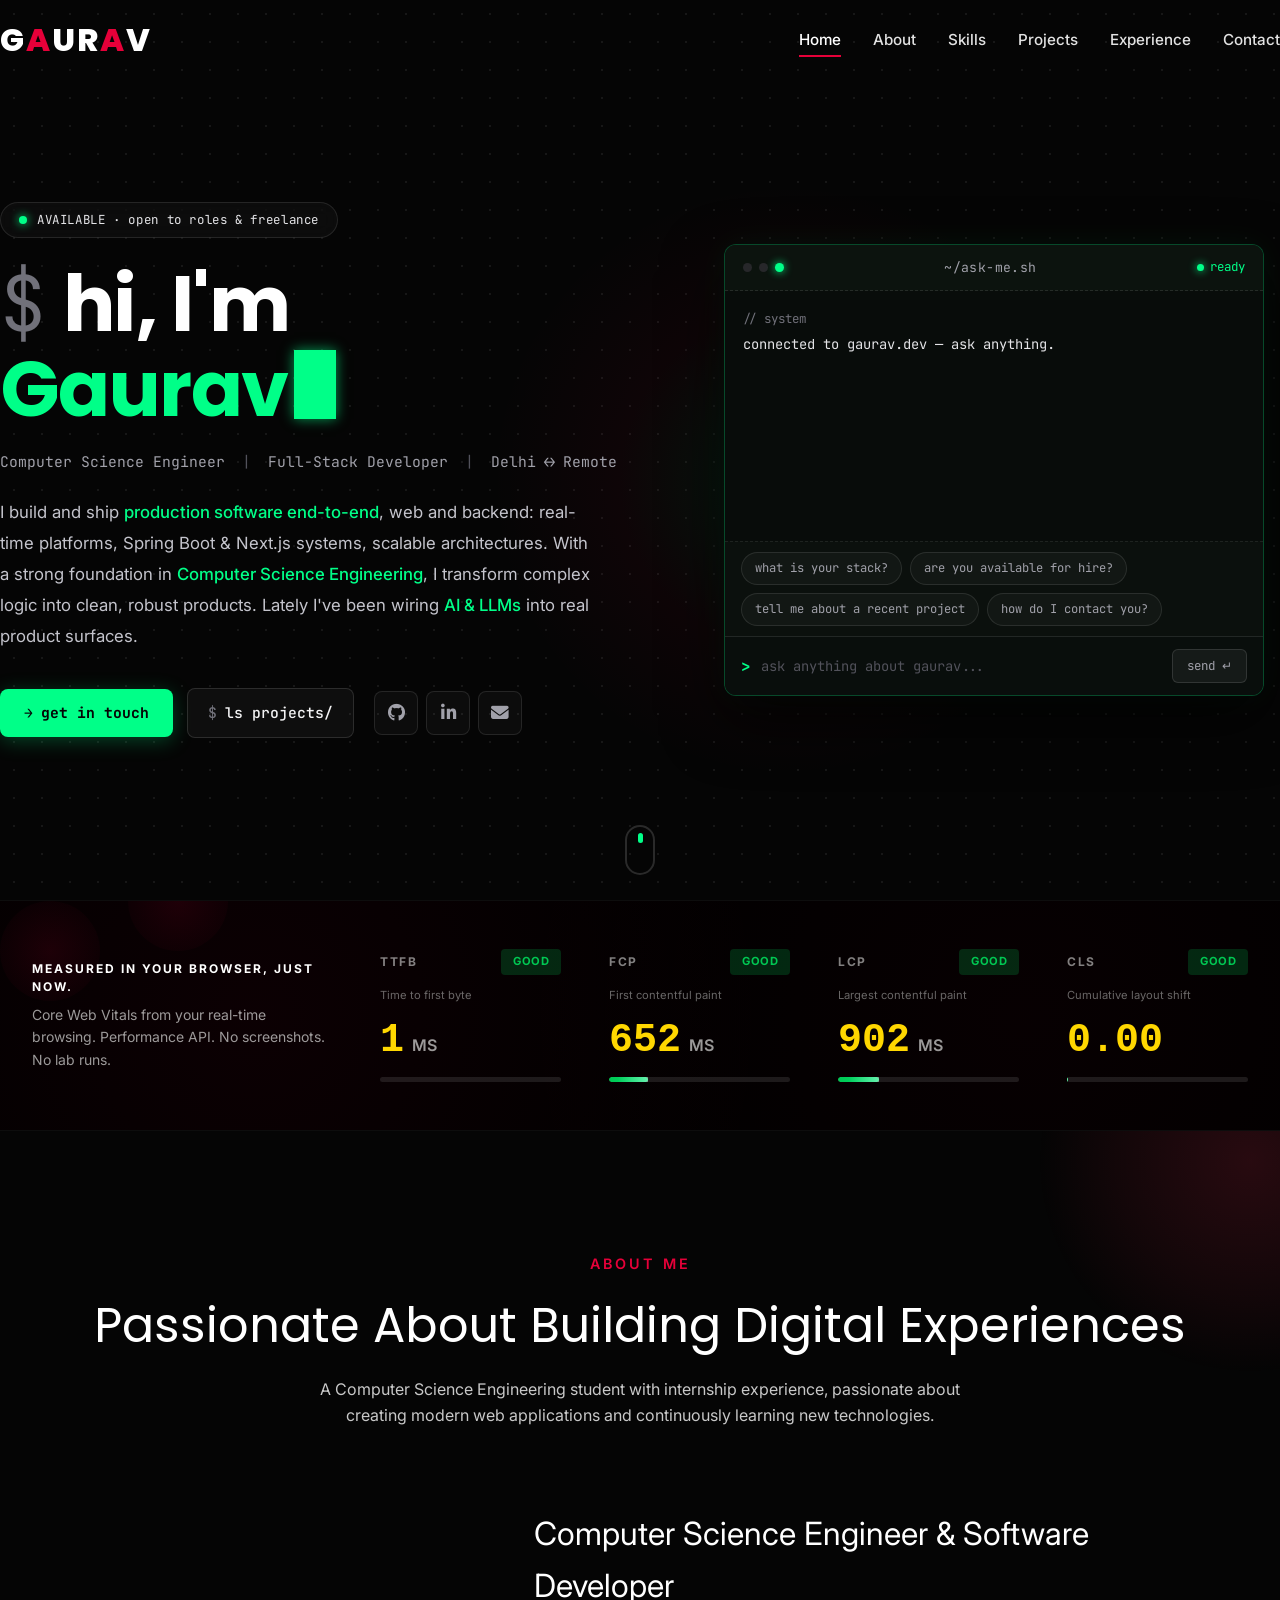
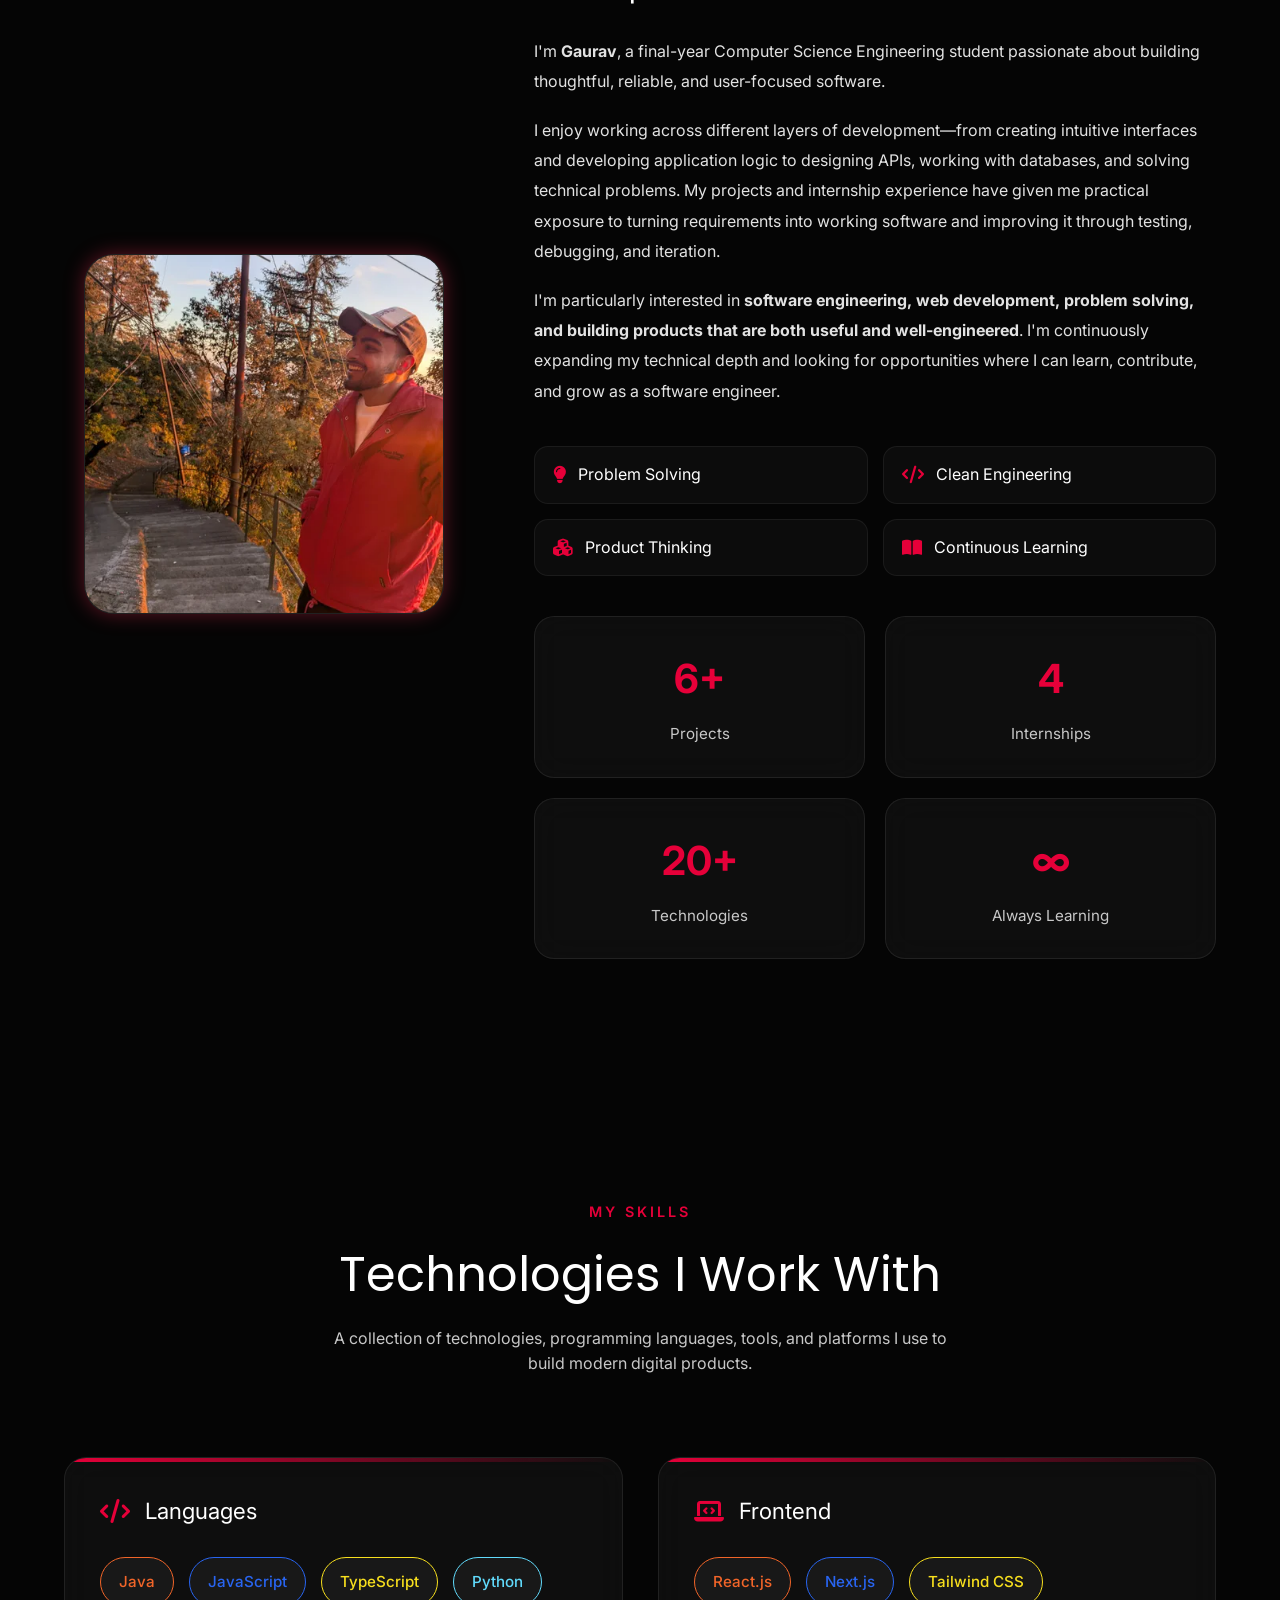
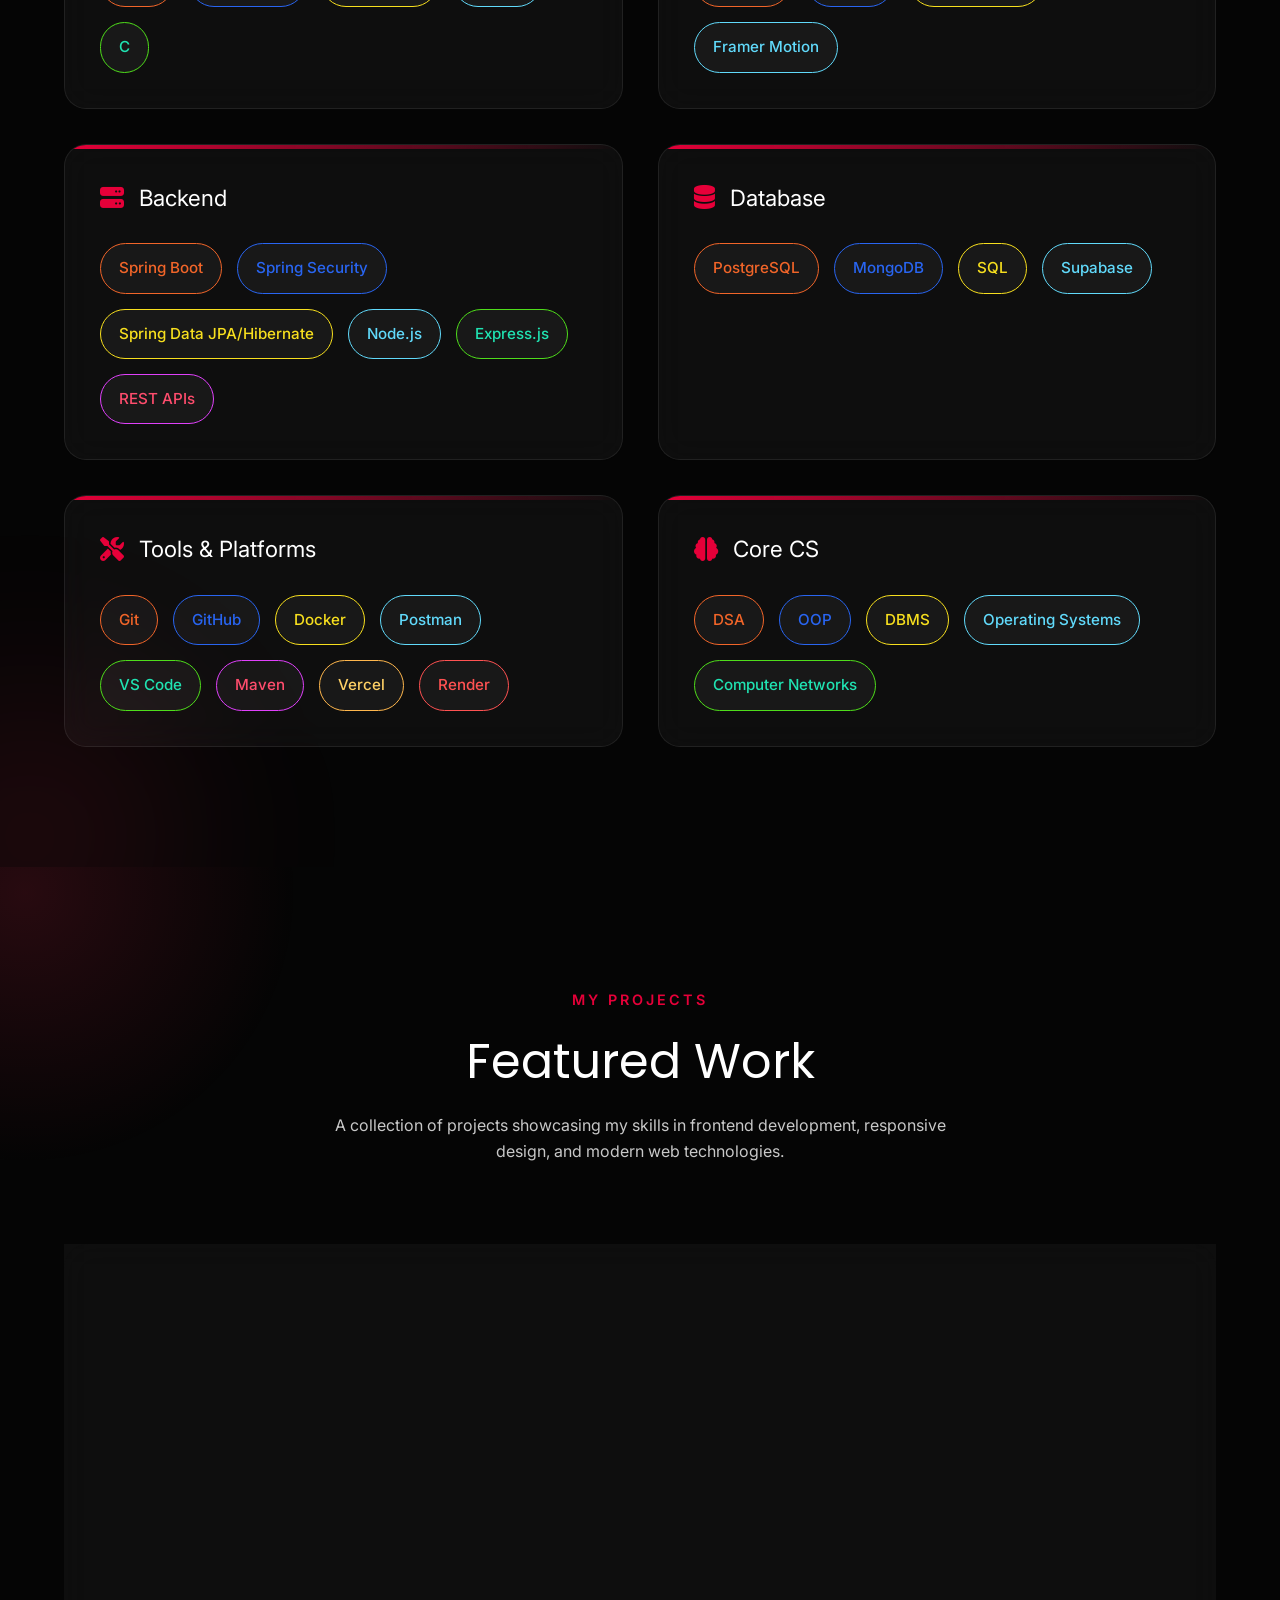
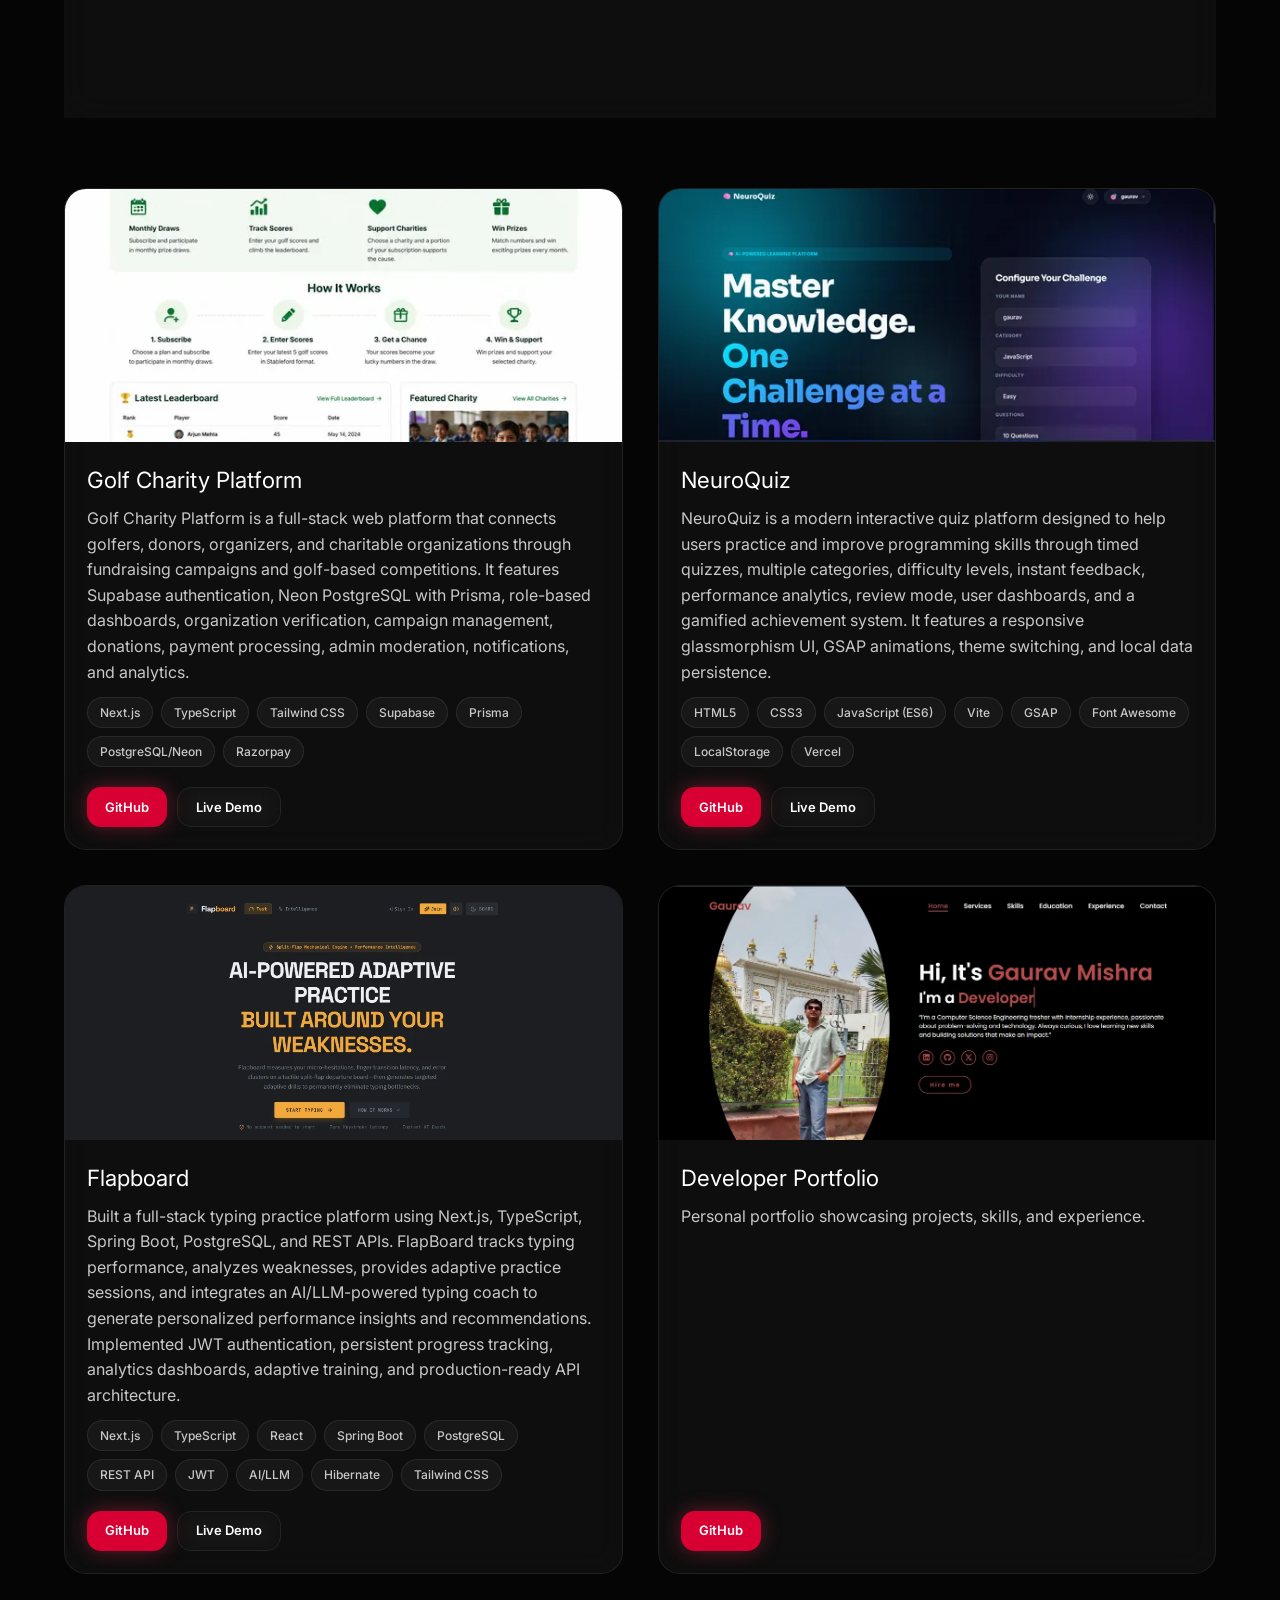
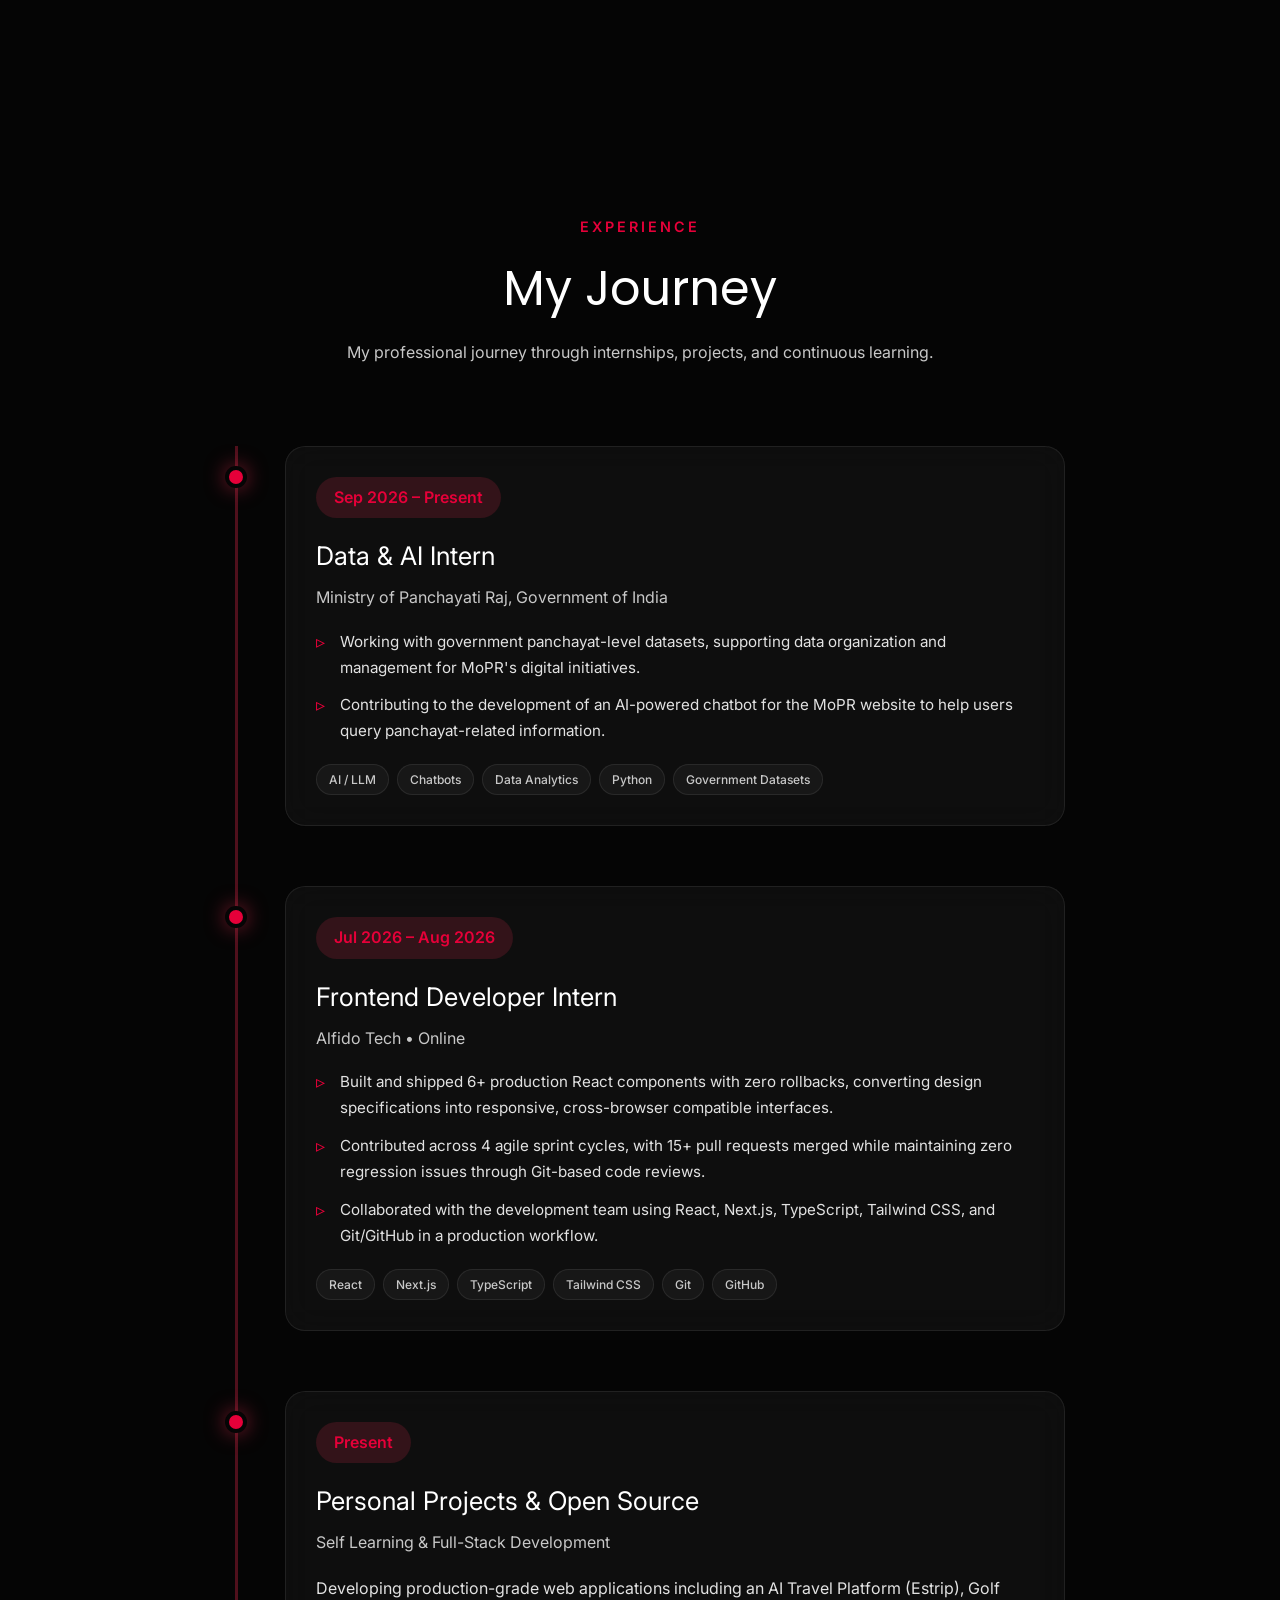
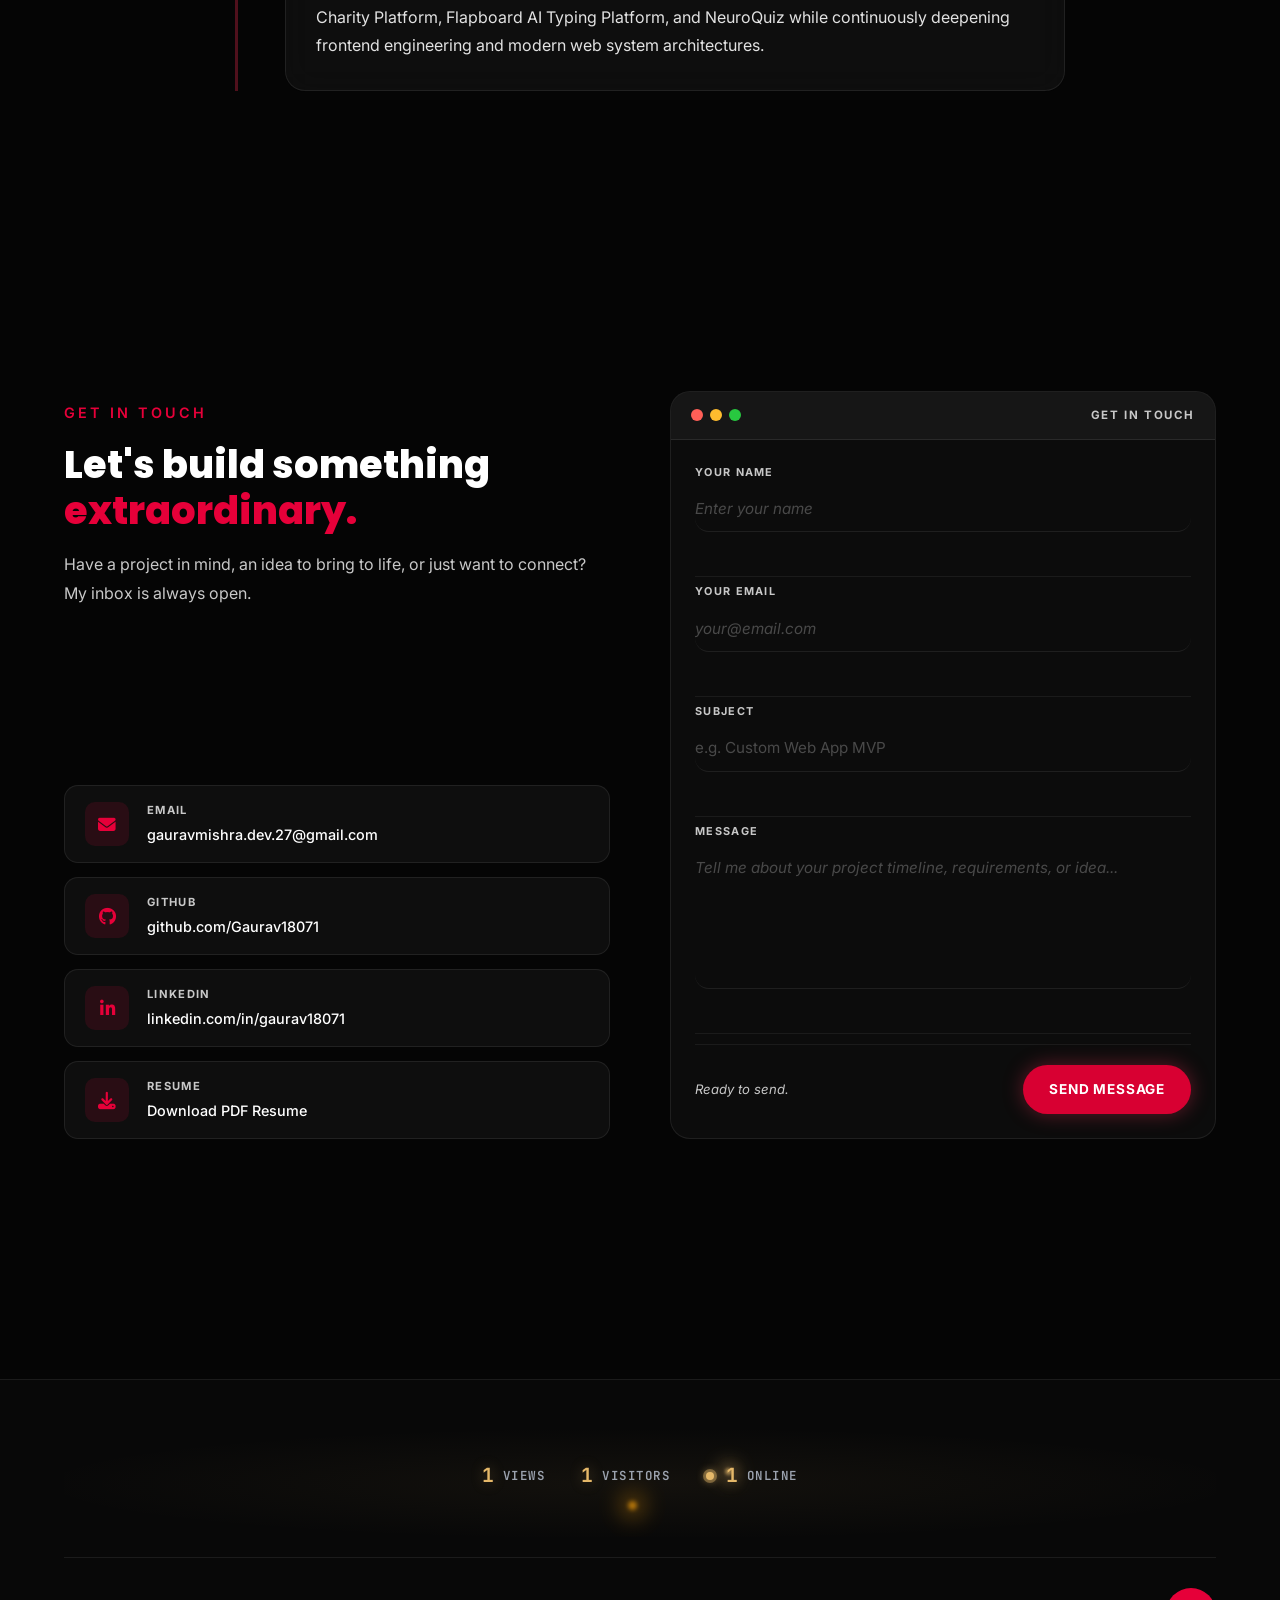
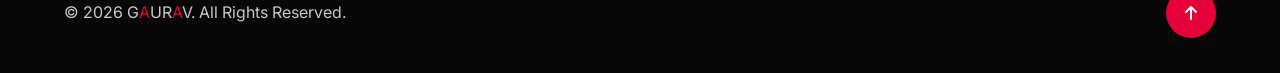
==== commit 19a543ec: "feat: add performance metrics, chatbot, and modular styling components" ====
--- a/index.html
+++ b/index.html
@@ -78,59 +78,31 @@
     <meta name="robots" content="index, follow">
 
     <!-- ==========================================
-                    PRELOAD — HERO ONLY
-    =========================================== -->
-
-    <link rel="preload" as="image" href="assets/gaurav.webp" type="image/webp" fetchpriority="high">
-
-    <!-- ==========================================
                     GOOGLE FONTS
     =========================================== -->
 
     <link rel="preconnect" href="https://fonts.googleapis.com">
-
     <link rel="preconnect" href="https://fonts.gstatic.com" crossorigin>
-
-    <link rel="preload" as="style"
-        href="https://fonts.googleapis.com/css2?family=Inter:wght@400;500;600;700&family=Poppins:wght@600;700;800&display=swap">
-
-    <link
-        href="https://fonts.googleapis.com/css2?family=Inter:wght@400;500;600;700&family=Poppins:wght@600;700;800&display=swap"
-        rel="stylesheet" media="print" onload="this.media='all'">
-
-    <noscript>
-        <link
-            href="https://fonts.googleapis.com/css2?family=Inter:wght@400;500;600;700&family=Poppins:wght@600;700;800&display=swap"
-            rel="stylesheet">
-    </noscript>
+    <link href="https://fonts.googleapis.com/css2?family=Inter:wght@400;500;600;700&family=JetBrains+Mono:wght@400;500;600;700&family=Poppins:wght@600;700;800&display=swap" rel="stylesheet">
 
     <!-- ==========================================
-                    FONT AWESOME — non-blocking
+                    FONT AWESOME
     =========================================== -->
 
     <link rel="preconnect" href="https://cdnjs.cloudflare.com" crossorigin>
-
     <link rel="preload" href="https://cdnjs.cloudflare.com/ajax/libs/font-awesome/6.7.2/webfonts/fa-solid-900.woff2"
         as="font" type="font/woff2" crossorigin>
     <link rel="preload" href="https://cdnjs.cloudflare.com/ajax/libs/font-awesome/6.7.2/webfonts/fa-brands-400.woff2"
         as="font" type="font/woff2" crossorigin>
-
-    <link rel="preload" as="style" href="https://cdnjs.cloudflare.com/ajax/libs/font-awesome/6.7.2/css/all.min.css">
-
-    <link rel="stylesheet" href="https://cdnjs.cloudflare.com/ajax/libs/font-awesome/6.7.2/css/all.min.css"
-        media="print" onload="this.media='all'">
-
-    <noscript>
-        <link rel="stylesheet" href="https://cdnjs.cloudflare.com/ajax/libs/font-awesome/6.7.2/css/all.min.css">
-    </noscript>
+    <link rel="stylesheet" href="https://cdnjs.cloudflare.com/ajax/libs/font-awesome/6.7.2/css/all.min.css">
 
     <!-- ==========================================
                     CSS FILES
     =========================================== -->
 
-    <link rel="stylesheet" href="css/bundle.css?v=1.1">
+    <link rel="stylesheet" href="css/bundle.css?v=1.2">
+    <link rel="stylesheet" href="css/hero.css">
     <link rel="stylesheet" href="css/contact.css">
-    <link rel="stylesheet" href="css/chatbot.css">
     <link rel="stylesheet" href="css/performance-section.css">
     <link rel="stylesheet" href="css/visitor-counter.css">
 
@@ -248,156 +220,114 @@
 
             <div class="container hero-container">
 
-                <!-- ================= LEFT ================= -->
+                <!-- ================= LEFT: HERO CONTENT ================= -->
 
                 <div class="hero-content">
 
-                    <!-- Open to Work Badge -->
-                    <div class="open-to-work fade-up active" aria-label="Currently open to work opportunities">
-                        <span class="otw-dot" aria-hidden="true"></span>
-                        Open to Opportunities
-                    </div>
-
-                    <span class="hero-subtitle fade-up active">
-                        👋 Hello, I'm
-                    </span>
-
-                    <h1 class="hero-title fade-up active">
-
-                        G<span>A</span>UR<span>A</span>V
-
+                    <!-- Status Pill -->
+                    <div class="term-status-badge fade-up active" aria-label="Available for hire">
+                        <span class="term-status-dot" aria-hidden="true"></span>
+                        <span class="term-status-text">AVAILABLE &middot; open to roles &amp; freelance</span>
+                    </div>
+
+                    <!-- Title -->
+                    <h1 class="term-hero-title fade-up active">
+                        <span class="term-prompt-sym">$</span> hi, I'm<br>
+                        <span class="term-hero-name">Gaurav</span><span class="term-block-cursor" aria-hidden="true"></span>
                     </h1>
 
-                    <h2 class="hero-role fade-up active">
-                        <span class="role-static">Computer Science Engineer</span>
-                        <span class="role-divider" aria-hidden="true">|</span>
-                        <span class="role-typed" aria-live="polite" aria-atomic="true"></span><span class="typed-cursor" aria-hidden="true">|</span>
-                    </h2>
-
-                    <p class="hero-description fade-up active">
-
-                        Building modern, responsive web experiences with clean code,
-                        thoughtful design, and a passion for creating impactful digital
-                        products.
-
+                    <!-- Role -->
+                    <p class="term-hero-role fade-up active">
+                        Computer Science Engineer <span class="term-divider">|</span> Full-Stack Developer <span class="term-divider">|</span> Delhi &harr; Remote
                     </p>
 
-                    <!-- Buttons -->
-
-                    <div class="hero-buttons">
-
-                        <a href="#hire" class="btn btn-primary">
-                            Hire Me
+                    <!-- Bio Description with Green Accents -->
+                    <p class="term-hero-description fade-up active">
+                        I build and ship <span class="term-accent-text">production software end-to-end</span>, web and backend:
+                        real-time platforms, Spring Boot &amp; Next.js systems, scalable architectures.
+                        With a strong foundation in <span class="term-accent-text">Computer Science Engineering</span>, I transform complex logic into clean, robust products.
+                        Lately I've been wiring <span class="term-accent-text">AI &amp; LLMs</span> into real product surfaces.
+                    </p>
+
+                    <!-- Actions -->
+                    <div class="term-hero-actions fade-up active">
+                        <a href="#contact" class="btn-term-primary">
+                            <span class="term-btn-arrow">&rarr;</span> get in touch
                         </a>
-
-                        <a href="assets/Gaurav_Mishra_Resume.pdf" target="_blank" rel="noopener noreferrer"
-                            class="btn btn-secondary">
-
-                            <i class="fas fa-eye" aria-hidden="true"></i>
-                            View Resume
-
+                        <a href="#projects" class="btn-term-secondary">
+                            <span class="term-btn-prefix">$</span> ls projects/
                         </a>
-
-                        <a href="assets/Gaurav_Mishra_Resume.pdf" download="Gaurav_Mishra_Resume.pdf"
-                            class="btn btn-outline">
-
-                            <i class="fas fa-download" aria-hidden="true"></i>
-                            Download Resume
-
-                        </a>
-
-                    </div>
-
-                    <!-- Social -->
-
-                    <div class="hero-social fade-up active">
-
-                        <a href="https://github.com/Gaurav18071" target="_blank" rel="noopener noreferrer"
-                            aria-label="Visit Gaurav on GitHub">
-
-                            <i class="fab fa-github" aria-hidden="true"></i>
-
-                        </a>
-
-                        <a href="https://in.linkedin.com/in/gaurav18071" target="_blank" rel="noopener noreferrer"
-                            aria-label="Connect with Gaurav on LinkedIn">
-
-                            <i class="fab fa-linkedin-in" aria-hidden="true"></i>
-
-                        </a>
-
-                        <a href="https://mail.google.com/mail/?view=cm&fs=1&to=gauravmishra.dev.27@gmail.com"
-                            target="_blank" rel="noopener noreferrer" aria-label="Send email to Gaurav">
-                            <i class="fas fa-envelope" aria-hidden="true"></i>
-                        </a>
+                        <div class="term-social-dock">
+                            <a href="https://github.com/Gaurav18071" target="_blank" rel="noopener noreferrer"
+                                aria-label="Visit Gaurav on GitHub">
+                                <i class="fab fa-github" aria-hidden="true"></i>
+                            </a>
+                            <a href="https://in.linkedin.com/in/gaurav18071" target="_blank" rel="noopener noreferrer"
+                                aria-label="Connect with Gaurav on LinkedIn">
+                                <i class="fab fa-linkedin-in" aria-hidden="true"></i>
+                            </a>
+                            <a href="mailto:gauravmishra.dev.27@gmail.com" target="_blank" rel="noopener noreferrer"
+                                aria-label="Send email to Gaurav">
+                                <i class="fas fa-envelope" aria-hidden="true"></i>
+                            </a>
+                        </div>
                     </div>
 
                 </div>
 
-                <!-- ================= RIGHT ================= -->
-
-                <div class="hero-image fade-up active">
-
-                    <!-- Main Avatar -->
-                    <div class="image-wrapper float">
-                        <div class="image-glow"></div>
-                        <picture>
-                            <source srcset="assets/gaurav.webp" type="image/webp">
-                            <img src="assets/gaurav.jpg" alt="Portrait of Gaurav Mishra, Software Developer" width="450"
-                                height="450" fetchpriority="high" decoding="async">
-                        </picture>
-                    </div>
-
-                    <!-- Cyber Orbital Rings -->
-                    <div class="hero-tech-orbit" aria-hidden="true">
-                        <div class="orbit-circle orbit-1"></div>
-                        <div class="orbit-circle orbit-2"></div>
-                    </div>
-
-                    <!-- Floating Stat Badges -->
-                    <div class="hero-floating-badge badge-top-right">
-                        <div class="badge-icon icon-rocket"><i class="fas fa-rocket" aria-hidden="true"></i></div>
-                        <div class="badge-details">
-                            <span class="badge-val">6+ Projects</span>
-                            <span class="badge-desc">Built &amp; Deployed</span>
-                        </div>
-                    </div>
-
-                    <div class="hero-floating-badge badge-bottom-right">
-                        <div class="badge-icon icon-status"><span class="badge-pulse"></span></div>
-                        <div class="badge-details">
-                            <span class="badge-val">Open to Work</span>
-                            <span class="badge-desc">Full-Stack Engineer</span>
-                        </div>
-                    </div>
-
-                    <div class="hero-floating-badge badge-left-bottom">
-                        <div class="badge-icon icon-code"><i class="fas fa-code" aria-hidden="true"></i></div>
-                        <div class="badge-details">
-                            <span class="badge-val">Final Year CSE</span>
-                            <span class="badge-desc">Software Developer</span>
-                        </div>
-                    </div>
-
-                    <!-- Floating Tech Stack Tags -->
-                    <div class="hero-tech-pill tech-react" title="React.js">
-                        <i class="fab fa-react" aria-hidden="true"></i>
-                        <span>React</span>
-                    </div>
-
-                    <div class="hero-tech-pill tech-next" title="Next.js">
-                        <i class="fas fa-layer-group" aria-hidden="true"></i>
-                        <span>Next.js</span>
-                    </div>
-
-                    <div class="hero-tech-pill tech-node" title="Node.js">
-                        <i class="fab fa-node-js" aria-hidden="true"></i>
-                        <span>Node.js</span>
-                    </div>
-
-                    <div class="hero-tech-pill tech-java" title="Java">
-                        <i class="fab fa-java" aria-hidden="true"></i>
-                        <span>Java</span>
+                <!-- ================= RIGHT: INTERACTIVE TERMINAL ================= -->
+
+                <div class="hero-terminal-wrapper fade-up active">
+
+                    <div class="terminal-window" id="heroTerminalWindow">
+
+                        <!-- Terminal Titlebar -->
+                        <div class="terminal-titlebar">
+                            <div class="terminal-controls" aria-hidden="true">
+                                <span class="term-ctrl-dot dot-dim"></span>
+                                <span class="term-ctrl-dot dot-dim"></span>
+                                <span class="term-ctrl-dot dot-accent"></span>
+                            </div>
+                            <div class="terminal-filepath">
+                                ~/ask-me.sh
+                            </div>
+                            <div class="terminal-live-status">
+                                <span class="term-ready-dot" aria-hidden="true"></span>
+                                <span>ready</span>
+                            </div>
+                        </div>
+
+                        <!-- Terminal Output / Scroll Area -->
+                        <div class="terminal-scroll-area" id="terminalScrollArea">
+                            
+                            <div class="terminal-system-banner">
+                                <span class="term-comment">// system</span>
+                                <div class="term-greeting">connected to gaurav.dev &mdash; ask anything.</div>
+                            </div>
+
+                            <!-- Dynamic Chat Output -->
+                            <div class="terminal-conversation" id="terminalConversation"></div>
+
+                        </div>
+
+                        <!-- Suggestion Chips Row -->
+                        <div class="terminal-quick-chips" id="terminalQuickChips">
+                            <button type="button" class="term-chip" data-ask="what is your stack?">what is your stack?</button>
+                            <button type="button" class="term-chip" data-ask="are you available for hire?">are you available for hire?</button>
+                            <button type="button" class="term-chip" data-ask="tell me about a recent project">tell me about a recent project</button>
+                            <button type="button" class="term-chip" data-ask="how do I contact you?">how do I contact you?</button>
+                        </div>
+
+                        <!-- Terminal Input Prompt -->
+                        <form class="terminal-input-bar" id="terminalForm">
+                            <span class="term-prompt-arrow" aria-hidden="true">&gt;</span>
+                            <input type="text" id="terminalInput" class="term-cmd-input" 
+                                placeholder="ask anything about gaurav..." autocomplete="off" spellcheck="false">
+                            <button type="submit" class="term-submit-btn" aria-label="Send query">
+                                send &#x21B5;
+                            </button>
+                        </form>
+
                     </div>
 
                 </div>
@@ -937,7 +867,7 @@
                             <picture>
                                 <source srcset="assets/golf-course.webp" type="image/webp">
                                 <img src="assets/golf-course.jpg" alt="Golf Charity Platform landing page screenshot"
-                                    width="600" height="900" loading="lazy" decoding="async">
+                                    width="600" height="273" loading="lazy" decoding="async">
                             </picture>
                         </div>
 
@@ -1508,6 +1438,8 @@
 
         </section>
 
+    </main>
+
     <!-- ================= FOOTER ================= -->
     <!-- ==========================================
                 FOOTER
@@ -1523,14 +1455,6 @@
                     VISITOR STATS & LIVE COUNTER
             =========================================== -->
             <div class="footer-stats-wrap">
-                <div class="footer-editorial-socials">
-                    <a href="https://github.com/Gaurav18071" target="_blank" rel="noopener noreferrer">GitHub</a>
-                    <span class="bullet-sep">&middot;</span>
-                    <a href="https://in.linkedin.com/in/gaurav18071" target="_blank" rel="noopener noreferrer">LinkedIn</a>
-                    <span class="bullet-sep">&middot;</span>
-                    <a href="https://instagram.com/gaurav18071" target="_blank" rel="noopener noreferrer">Instagram</a>
-                </div>
-
                 <div class="footer-stats-counter">
                     <div class="footer-stat-item">
                         <span class="footer-stat-number" id="statViewsCount">8,907</span>
@@ -1574,8 +1498,7 @@
     =========================================== -->
 
     <script src="js/app.min.js" defer></script>
-    <script src="js/email.js" defer></script>
-    <script src="js/chatbot.js" defer></script>
+    <script src="js/hero-terminal.js" defer></script>
     <script src="js/performance-section.js" defer></script>
     <script src="js/visitor-counter.js" defer></script>
 
--- a/css/bundle.css
+++ b/css/bundle.css
@@ -248,6 +248,15 @@
 canvas {
     display: block;
     max-width: 100%;
+}
+
+.image-wrapper picture,
+.about-image-wrapper picture,
+.featured-image picture,
+.project-card__media picture {
+    display: block;
+    width: 100%;
+    height: 100%;
 }
 
 
@@ -1283,13 +1292,47 @@
 
     margin-bottom:25px;
 
-}
-
-.hero-role span{
+    min-height:2.8em;
+
+    display:flex;
+
+    flex-wrap:wrap;
+
+    align-items:baseline;
+
+    align-content:flex-start;
+
+}
+
+.hero-role .role-static{
+
+    color:var(--clr-white);
+
+    margin-right:8px;
+
+}
+
+.hero-role .role-divider{
+
+    color:rgba(255,255,255,.3);
+
+    margin:0 8px;
+
+}
+
+.hero-role .role-typed{
 
     color:var(--clr-primary);
 
-    margin:0 10px;
+    margin:0;
+
+}
+
+.hero-role .typed-cursor{
+
+    color:var(--clr-primary);
+
+    margin-left:2px;
 
 }
 
@@ -4220,307 +4263,563 @@
 
 
 /* ======================================================
-   HERO FLOATING BADGES & TECH PILLS (Space Fillers)
-====================================================== */
-
-.hero .container {
-    width: min(1360px, 92%);
-}
+   HERO SECTION (Terminal Aesthetic inspired by akki.dev)
+   ====================================================== */
+
+.hero {
+    min-height: 100vh;
+    display: flex;
+    align-items: center;
+    position: relative;
+    overflow: hidden;
+    padding-top: 100px;
+    padding-bottom: 60px;
+    background-color: #050505;
+    background-image: radial-gradient(rgba(255, 255, 255, 0.07) 1px, transparent 1px);
+    background-size: 28px 28px;
+}
+
+/* Subtle background accent glow */
+.hero::before {
+    content: '';
+    position: absolute;
+    top: 20%;
+    right: 15%;
+    width: 600px;
+    height: 600px;
+    background: radial-gradient(circle, rgba(0, 255, 136, 0.08) 0%, rgba(230, 0, 57, 0.04) 40%, transparent 70%);
+    pointer-events: none;
+    z-index: 1;
+}
+
+/* ======================================================
+   CONTAINER & 2-COLUMN GRID
+   ====================================================== */
 
 .hero-container {
-    grid-template-columns: 1.15fr 1fr !important;
-    gap: 50px !important;
-}
-
-.hero-image {
+    display: grid;
+    grid-template-columns: 1.15fr 1fr;
+    align-items: center;
+    gap: 50px;
     position: relative;
+    z-index: 2;
+    width: 100%;
+}
+
+/* ======================================================
+   LEFT COLUMN: HERO CONTENT
+   ====================================================== */
+
+.hero-content {
+    display: flex;
+    flex-direction: column;
+    align-items: flex-start;
+}
+
+/* Status Pill */
+.term-status-badge {
+    display: inline-flex;
+    align-items: center;
+    gap: 10px;
+    padding: 7px 18px;
+    background: rgba(255, 255, 255, 0.03);
+    border: 1px solid rgba(255, 255, 255, 0.1);
+    border-radius: 50px;
+    margin-bottom: 24px;
+    font-family: 'JetBrains Mono', monospace;
+    font-size: 0.78rem;
+    letter-spacing: 0.05em;
+    color: #e4e4e7;
+    backdrop-filter: blur(10px);
+}
+
+.term-status-dot {
+    width: 8px;
+    height: 8px;
+    background: #00ff88;
+    border-radius: 50%;
+    box-shadow: 0 0 10px #00ff88;
+    animation: statusPulseGreen 2s infinite ease-in-out;
+}
+
+@keyframes statusPulseGreen {
+    0%, 100% { opacity: 1; transform: scale(1); }
+    50% { opacity: 0.35; transform: scale(0.8); }
+}
+
+/* Hero Title */
+.term-hero-title {
+    font-family: 'Poppins', sans-serif;
+    font-size: clamp(3rem, 6vw, 4.8rem);
+    font-weight: 700;
+    line-height: 1.1;
+    color: #ffffff;
+    margin-bottom: 20px;
+    letter-spacing: -0.02em;
+}
+
+.term-prompt-sym {
+    color: #71717a;
+    font-family: 'JetBrains Mono', monospace;
+    font-weight: 400;
+    margin-right: 4px;
+}
+
+.term-hero-name {
+    color: #00ff88;
+    position: relative;
+}
+
+.term-block-cursor {
+    display: inline-block;
+    width: 0.55em;
+    height: 0.9em;
+    background-color: #00ff88;
+    vertical-align: -0.05em;
+    margin-left: 6px;
+    box-shadow: 0 0 12px rgba(0, 255, 136, 0.6);
+    animation: termCursorBlink 1s infinite steps(2, start);
+}
+
+@keyframes termCursorBlink {
+    0%, 100% { opacity: 1; }
+    50% { opacity: 0; }
+}
+
+/* Role Subtitle */
+.term-hero-role {
+    font-family: 'JetBrains Mono', monospace;
+    font-size: 0.92rem;
+    color: #a1a1aa;
+    margin-bottom: 24px;
+    line-height: 1.5;
+}
+
+.term-divider {
+    color: #52525b;
+    margin: 0 8px;
+}
+
+/* Bio Text */
+.term-hero-description {
+    font-family: 'Inter', sans-serif;
+    font-size: 1.05rem;
+    line-height: 1.85;
+    color: #c4c4cc;
+    max-width: 600px;
+    margin-bottom: 36px;
+}
+
+.term-accent-text {
+    color: #00ff88;
+    font-weight: 500;
+}
+
+/* Actions & Button Group */
+.term-hero-actions {
+    display: flex;
+    align-items: center;
+    gap: 14px;
+    flex-wrap: wrap;
+}
+
+.btn-term-primary {
+    display: inline-flex;
+    align-items: center;
+    gap: 8px;
+    padding: 12px 24px;
+    background: #00ff88;
+    color: #050505 !important;
+    font-family: 'JetBrains Mono', monospace;
+    font-size: 0.92rem;
+    font-weight: 700;
+    border-radius: 8px;
+    text-decoration: none;
+    transition: all 0.25s cubic-bezier(0.16, 1, 0.3, 1);
+    box-shadow: 0 4px 20px rgba(0, 255, 136, 0.25);
+}
+
+.btn-term-primary:hover {
+    background: #10b981;
+    transform: translateY(-2px);
+    box-shadow: 0 8px 30px rgba(0, 255, 136, 0.45);
+}
+
+.btn-term-secondary {
+    display: inline-flex;
+    align-items: center;
+    gap: 8px;
+    padding: 12px 20px;
+    background: rgba(255, 255, 255, 0.04);
+    color: #f4f4f5 !important;
+    border: 1px solid rgba(255, 255, 255, 0.12);
+    font-family: 'JetBrains Mono', monospace;
+    font-size: 0.92rem;
+    font-weight: 500;
+    border-radius: 8px;
+    text-decoration: none;
+    transition: all 0.25s ease;
+}
+
+.btn-term-secondary:hover {
+    background: rgba(255, 255, 255, 0.08);
+    border-color: rgba(0, 255, 136, 0.4);
+    color: #00ff88 !important;
+    transform: translateY(-2px);
+}
+
+.term-btn-prefix {
+    color: #71717a;
+}
+
+/* Social Dock */
+.term-social-dock {
+    display: flex;
+    align-items: center;
+    gap: 8px;
+    margin-left: 6px;
+}
+
+.term-social-dock a {
+    width: 44px;
+    height: 44px;
+    display: inline-flex;
+    align-items: center;
+    justify-content: center;
+    background: rgba(255, 255, 255, 0.03);
+    border: 1px solid rgba(255, 255, 255, 0.1);
+    border-radius: 8px;
+    color: #a1a1aa;
+    font-size: 1.1rem;
+    text-decoration: none;
+    transition: all 0.25s ease;
+}
+
+.term-social-dock a:hover {
+    color: #00ff88;
+    background: rgba(0, 255, 136, 0.08);
+    border-color: rgba(0, 255, 136, 0.4);
+    transform: translateY(-2px);
+}
+
+/* ======================================================
+   RIGHT COLUMN: INTERACTIVE TERMINAL WINDOW
+   ====================================================== */
+
+.hero-terminal-wrapper {
+    width: 100%;
     display: flex;
     justify-content: center;
     align-items: center;
+}
+
+.terminal-window {
     width: 100%;
-    min-height: 480px;
-}
-
-.image-wrapper {
+    max-width: 540px;
+    background: #090c0a;
+    border: 1px solid rgba(0, 255, 136, 0.25);
+    border-radius: 12px;
+    box-shadow: 
+        0 24px 60px rgba(0, 0, 0, 0.75),
+        0 0 35px rgba(0, 255, 136, 0.06);
+    display: flex;
+    flex-direction: column;
+    overflow: hidden;
     position: relative;
-    width: 450px !important;
-    height: 450px !important;
-    flex-shrink: 0 !important;
+    font-family: 'JetBrains Mono', monospace;
+}
+
+/* Titlebar */
+.terminal-titlebar {
+    padding: 12px 18px;
+    background: rgba(14, 20, 16, 0.85);
+    border-bottom: 1px dashed rgba(255, 255, 255, 0.1);
+    display: flex;
+    align-items: center;
+    justify-content: space-between;
+}
+
+.terminal-controls {
+    display: flex;
+    align-items: center;
+    gap: 7px;
+}
+
+.term-ctrl-dot {
+    width: 9px;
+    height: 9px;
     border-radius: 50%;
+}
+
+.dot-dim {
+    background: #27272a;
+}
+
+.dot-accent {
+    background: #00ff88;
+    box-shadow: 0 0 8px #00ff88;
+}
+
+.terminal-filepath {
+    font-size: 0.82rem;
+    color: #a1a1aa;
+    letter-spacing: 0.03em;
+}
+
+.terminal-live-status {
+    display: flex;
+    align-items: center;
+    gap: 6px;
+    font-size: 0.78rem;
+    color: #00ff88;
+}
+
+.term-ready-dot {
+    width: 7px;
+    height: 7px;
+    background: #00ff88;
+    border-radius: 50%;
+    box-shadow: 0 0 8px #00ff88;
+    animation: statusPulseGreen 2s infinite ease-in-out;
+}
+
+/* Scroll / Conversation Area */
+.terminal-scroll-area {
+    height: 250px;
+    max-height: 280px;
+    overflow-y: auto;
+    padding: 18px;
+    font-size: 0.86rem;
+    line-height: 1.65;
+    background: rgba(9, 12, 10, 0.95);
+    display: flex;
+    flex-direction: column;
+    gap: 12px;
+}
+
+.terminal-scroll-area::-webkit-scrollbar {
+    width: 5px;
+}
+
+.terminal-scroll-area::-webkit-scrollbar-thumb {
+    background: rgba(0, 255, 136, 0.2);
+    border-radius: 4px;
+}
+
+/* System greeting */
+.terminal-system-banner {
+    margin-bottom: 4px;
+}
+
+.term-comment {
+    color: #71717a;
+    display: block;
+    font-size: 0.78rem;
+    margin-bottom: 4px;
+}
+
+.term-greeting {
+    color: #e4e4e7;
+}
+
+/* Message rows */
+.term-msg-row {
+    animation: termLineFade 0.2s ease-out;
+    word-break: break-word;
+}
+
+@keyframes termLineFade {
+    from { opacity: 0; transform: translateY(4px); }
+    to { opacity: 1; transform: translateY(0); }
+}
+
+.term-prompt-green {
+    color: #00ff88;
+    font-weight: 700;
+    margin-right: 6px;
+}
+
+.term-bot-prefix {
+    color: #00ff88;
+    margin-right: 6px;
+}
+
+.term-user-text {
+    color: #ffffff;
+    font-weight: 500;
+}
+
+.term-bot-text {
+    color: #a1a1aa;
+    line-height: 1.6;
+}
+
+/* Quick Chips */
+.terminal-quick-chips {
+    padding: 10px 16px;
+    background: rgba(14, 20, 16, 0.5);
+    border-top: 1px dashed rgba(255, 255, 255, 0.08);
+    display: flex;
+    flex-wrap: wrap;
+    gap: 8px;
+}
+
+.term-chip {
+    padding: 6px 13px;
+    background: rgba(255, 255, 255, 0.03);
+    border: 1px solid rgba(255, 255, 255, 0.1);
+    border-radius: 50px;
+    color: #a1a1aa;
+    font-family: inherit;
+    font-size: 0.76rem;
+    cursor: pointer;
+    transition: all 0.2s ease;
+}
+
+.term-chip:hover {
+    background: rgba(0, 255, 136, 0.08);
+    border-color: #00ff88;
+    color: #00ff88;
+    transform: translateY(-1px);
+}
+
+/* Input Bar */
+.terminal-input-bar {
+    padding: 12px 16px;
+    background: rgba(10, 14, 12, 0.95);
+    border-top: 1px solid rgba(255, 255, 255, 0.1);
+    display: flex;
+    align-items: center;
+    gap: 10px;
+}
+
+.term-prompt-arrow {
+    color: #00ff88;
+    font-size: 1rem;
+    font-weight: 700;
+}
+
+.term-cmd-input {
+    flex: 1;
+    background: transparent;
+    border: none;
+    outline: none;
+    color: #ffffff;
+    font-family: inherit;
+    font-size: 0.86rem;
+}
+
+.term-cmd-input::placeholder {
+    color: #52525b;
+}
+
+.term-submit-btn {
+    padding: 6px 14px;
+    background: rgba(255, 255, 255, 0.05);
+    border: 1px solid rgba(255, 255, 255, 0.12);
+    border-radius: 6px;
+    color: #a1a1aa;
+    font-family: inherit;
+    font-size: 0.78rem;
+    cursor: pointer;
+    transition: all 0.2s ease;
+}
+
+.term-submit-btn:hover {
+    background: rgba(0, 255, 136, 0.15);
+    border-color: #00ff88;
+    color: #00ff88;
+}
+
+/* Scroll indicator */
+.scroll-indicator {
+    position: absolute;
+    bottom: 25px;
+    left: 50%;
+    transform: translateX(-50%);
+    width: 30px;
+    height: 50px;
+    border: 2px solid rgba(255, 255, 255, 0.15);
+    border-radius: 40px;
     display: flex;
     justify-content: center;
-    align-items: center;
+    align-items: flex-start;
+    padding-top: 6px;
     z-index: 2;
 }
 
-.image-wrapper img {
-    width: 100%;
-    height: 100%;
-    object-fit: cover;
-    border-radius: 50%;
-    border: 5px solid rgba(255, 255, 255, 0.08);
-    position: relative;
-    z-index: 3;
-    display: block;
-}
-
-.image-glow {
-    position: absolute;
-    width: 500px !important;
-    height: 500px !important;
-    border-radius: 50%;
-    background: radial-gradient(circle, rgba(255, 45, 85, 0.38) 0%, rgba(255, 45, 85, 0.12) 50%, transparent 72%);
-    animation: glowPulse 5s ease-in-out infinite;
-    z-index: 1;
-}
-
-/* Background Cyber Tech Orbit Rings */
-.hero-tech-orbit {
-    position: absolute;
-    top: 50%;
-    left: 50%;
-    transform: translate(-50%, -50%);
-    width: 560px;
-    height: 560px;
-    pointer-events: none;
-    z-index: 1;
-}
-
-.orbit-circle {
-    position: absolute;
-    inset: 0;
-    border-radius: 50%;
-    border: 1px dashed rgba(255, 45, 85, 0.22);
-    animation: orbitRotate 35s linear infinite;
-}
-
-.orbit-circle.orbit-2 {
-    inset: -30px;
-    border: 1px solid rgba(255, 45, 85, 0.1);
-    animation: orbitRotateRev 45s linear infinite;
-}
-
-@keyframes orbitRotate {
-    from { transform: rotate(0deg); }
-    to { transform: rotate(360deg); }
-}
-
-@keyframes orbitRotateRev {
-    from { transform: rotate(360deg); }
-    to { transform: rotate(0deg); }
-}
-
-/* Floating Glass Badges */
-.hero-floating-badge {
-    position: absolute;
-    display: flex;
-    align-items: center;
-    gap: 14px;
-    padding: 12px 20px;
-    background: rgba(14, 14, 14, 0.88);
-    backdrop-filter: blur(16px);
-    -webkit-backdrop-filter: blur(16px);
-    border: 1px solid rgba(255, 255, 255, 0.12);
-    border-radius: 50px;
-    box-shadow: 0 12px 35px rgba(0, 0, 0, 0.55), 0 0 25px rgba(230, 0, 57, 0.15);
-    z-index: 10;
-    white-space: nowrap;
-    transition: transform 0.3s cubic-bezier(0.16, 1, 0.3, 1), box-shadow 0.3s ease, border-color 0.3s ease;
-}
-
-.hero-floating-badge:hover {
-    transform: translateY(-6px) scale(1.05) !important;
-    border-color: rgba(255, 45, 85, 0.5);
-    box-shadow: 0 18px 40px rgba(0, 0, 0, 0.65), 0 0 30px rgba(255, 45, 85, 0.4);
-}
-
-.hero-floating-badge .badge-icon {
-    width: 40px;
-    height: 40px;
-    border-radius: 50%;
-    display: flex;
-    align-items: center;
-    justify-content: center;
-    font-size: 1.05rem;
-    flex-shrink: 0;
-}
-
-.hero-floating-badge .icon-rocket {
-    background: linear-gradient(135deg, rgba(230, 0, 57, 0.3), rgba(255, 45, 85, 0.1));
-    border: 1px solid rgba(255, 45, 85, 0.35);
-    color: var(--clr-primary-light, #ff3366);
-}
-
-.hero-floating-badge .icon-code {
-    background: linear-gradient(135deg, rgba(255, 179, 0, 0.25), rgba(255, 106, 0, 0.1));
-    border: 1px solid rgba(255, 179, 0, 0.35);
-    color: #ffb703;
-}
-
-.hero-floating-badge .icon-status {
-    width: 36px;
-    height: 36px;
-    background: rgba(0, 200, 83, 0.12);
-    border: 1px solid rgba(0, 200, 83, 0.3);
-}
-
-.badge-pulse {
-    width: 11px;
-    height: 11px;
-    background: #00c853;
-    border-radius: 50%;
-    box-shadow: 0 0 10px #00c853;
-    animation: statusPulse 2s infinite ease-in-out;
-}
-
-@keyframes statusPulse {
-    0%, 100% { opacity: 1; transform: scale(1); }
-    50% { opacity: 0.35; transform: scale(0.8); }
-}
-
-.badge-details {
-    display: flex;
-    flex-direction: column;
-}
-
-.badge-val {
-    font-size: 0.92rem;
-    font-weight: 700;
-    color: #ffffff;
-    line-height: 1.25;
-}
-
-.badge-desc {
-    font-size: 0.74rem;
-    color: #a5a5a5;
-    line-height: 1.25;
-}
-
-/* Badge Coordinates relative to .hero-image */
-.badge-top-right {
-    top: 30px;
-    right: -25px;
-    animation: floatBadgeA 6s ease-in-out infinite;
-}
-
-.badge-bottom-right {
-    bottom: 45px;
-    right: -15px;
-    animation: floatBadgeB 7s ease-in-out infinite;
-}
-
-.badge-left-bottom {
-    bottom: 5px;
-    left: -20px;
-    animation: floatBadgeC 6.5s ease-in-out infinite;
-}
-
-/* Floating Tech Pills */
-.hero-tech-pill {
-    position: absolute;
-    display: flex;
-    align-items: center;
-    gap: 8px;
-    padding: 8px 16px;
-    background: rgba(14, 14, 14, 0.88);
-    backdrop-filter: blur(14px);
-    -webkit-backdrop-filter: blur(14px);
-    border: 1px solid rgba(255, 255, 255, 0.1);
+.scroll-indicator span {
+    width: 5px;
+    height: 10px;
+    background: #00ff88;
     border-radius: 20px;
-    color: #ffffff;
-    font-size: 0.8rem;
-    font-weight: 600;
-    box-shadow: 0 8px 24px rgba(0, 0, 0, 0.45);
-    z-index: 9;
-    white-space: nowrap;
-    transition: transform 0.3s ease, border-color 0.3s ease, box-shadow 0.3s ease;
-}
-
-.hero-tech-pill:hover {
-    border-color: rgba(255, 45, 85, 0.5);
-    box-shadow: 0 12px 28px rgba(0, 0, 0, 0.6), 0 0 20px rgba(255, 45, 85, 0.4);
-    transform: scale(1.1) !important;
-}
-
-.tech-react {
-    top: -15px;
-    right: 120px;
-    animation: floatPill1 5.5s ease-in-out infinite;
-}
-.tech-react i { color: #61dafb; }
-
-.tech-next {
-    top: 180px;
-    right: -60px;
-    animation: floatPill2 6.8s ease-in-out infinite;
-}
-.tech-next i { color: #ff3366; }
-
-.tech-node {
-    bottom: 150px;
-    right: -50px;
-    animation: floatPill3 7.2s ease-in-out infinite;
-}
-.tech-node i { color: #68a063; }
-
-.tech-java {
-    top: 60px;
-    left: -35px;
-    animation: floatPill4 6.2s ease-in-out infinite;
-}
-.tech-java i { color: #e76f51; }
-
-/* Float Keyframes */
-@keyframes floatBadgeA {
-    0%, 100% { transform: translateY(0); }
-    50% { transform: translateY(-10px); }
-}
-
-@keyframes floatBadgeB {
-    0%, 100% { transform: translateY(0); }
-    50% { transform: translateY(10px); }
-}
-
-@keyframes floatBadgeC {
-    0%, 100% { transform: translateY(0); }
-    50% { transform: translateY(-8px); }
-}
-
-@keyframes floatPill1 {
-    0%, 100% { transform: translateY(0); }
-    50% { transform: translateY(-8px); }
-}
-
-@keyframes floatPill2 {
-    0%, 100% { transform: translateX(0); }
-    50% { transform: translateX(8px); }
-}
-
-@keyframes floatPill3 {
-    0%, 100% { transform: translateY(0); }
-    50% { transform: translateY(8px); }
-}
-
-@keyframes floatPill4 {
-    0%, 100% { transform: translate(0, 0); }
-    50% { transform: translate(-6px, -6px); }
-}
-
-/* Responsive adjustments */
-@media (max-width: 1280px) {
-    .badge-top-right { right: 0; }
-    .badge-bottom-right { right: 0; }
-    .tech-next { right: -20px; }
-    .tech-node { right: -20px; }
-}
+    animation: termScrollDown 2s infinite;
+}
+
+@keyframes termScrollDown {
+    0% { transform: translateY(0); opacity: 1; }
+    100% { transform: translateY(18px); opacity: 0; }
+}
+
+/* ======================================================
+   RESPONSIVE DESIGN
+   ====================================================== */
 
 @media (max-width: 992px) {
-    .hero-floating-badge,
-    .hero-tech-pill,
-    .hero-tech-orbit {
-        display: none !important;
-    }
-}
+    .hero {
+        padding-top: 130px;
+        padding-bottom: 70px;
+    }
+
+    .hero-container {
+        grid-template-columns: 1fr;
+        gap: 40px;
+    }
+
+    .hero-content {
+        align-items: flex-start;
+    }
+
+    .terminal-window {
+        max-width: 100%;
+    }
+
+    .terminal-scroll-area {
+        height: 220px;
+    }
+}
+
+@media (max-width: 640px) {
+    .term-hero-title {
+        font-size: 2.6rem;
+    }
+
+    .term-hero-actions {
+        width: 100%;
+    }
+
+    .btn-term-primary,
+    .btn-term-secondary {
+        width: 100%;
+        justify-content: center;
+    }
+
+    .term-social-dock {
+        width: 100%;
+        justify-content: center;
+        margin-left: 0;
+        margin-top: 6px;
+    }
+
+    .terminal-quick-chips {
+        display: none;
+    }
+
+    .terminal-scroll-area {
+        height: 180px;
+    }
+}
+
 
 /* ==========================================
    CHATBOT IMPORT
--- a/css/hero.css
+++ b/css/hero.css
@@ -0,0 +1,557 @@
+/* ======================================================
+   HERO SECTION (Terminal Aesthetic inspired by akki.dev)
+   ====================================================== */
+
+.hero {
+    min-height: 100vh;
+    display: flex;
+    align-items: center;
+    position: relative;
+    overflow: hidden;
+    padding-top: 100px;
+    padding-bottom: 60px;
+    background-color: #050505;
+    background-image: radial-gradient(rgba(255, 255, 255, 0.07) 1px, transparent 1px);
+    background-size: 28px 28px;
+}
+
+/* Subtle background accent glow */
+.hero::before {
+    content: '';
+    position: absolute;
+    top: 20%;
+    right: 15%;
+    width: 600px;
+    height: 600px;
+    background: radial-gradient(circle, rgba(0, 255, 136, 0.08) 0%, rgba(230, 0, 57, 0.04) 40%, transparent 70%);
+    pointer-events: none;
+    z-index: 1;
+}
+
+/* ======================================================
+   CONTAINER & 2-COLUMN GRID
+   ====================================================== */
+
+.hero-container {
+    display: grid;
+    grid-template-columns: 1.15fr 1fr;
+    align-items: center;
+    gap: 50px;
+    position: relative;
+    z-index: 2;
+    width: 100%;
+}
+
+/* ======================================================
+   LEFT COLUMN: HERO CONTENT
+   ====================================================== */
+
+.hero-content {
+    display: flex;
+    flex-direction: column;
+    align-items: flex-start;
+}
+
+/* Status Pill */
+.term-status-badge {
+    display: inline-flex;
+    align-items: center;
+    gap: 10px;
+    padding: 7px 18px;
+    background: rgba(255, 255, 255, 0.03);
+    border: 1px solid rgba(255, 255, 255, 0.1);
+    border-radius: 50px;
+    margin-bottom: 24px;
+    font-family: 'JetBrains Mono', monospace;
+    font-size: 0.78rem;
+    letter-spacing: 0.05em;
+    color: #e4e4e7;
+    backdrop-filter: blur(10px);
+}
+
+.term-status-dot {
+    width: 8px;
+    height: 8px;
+    background: #00ff88;
+    border-radius: 50%;
+    box-shadow: 0 0 10px #00ff88;
+    animation: statusPulseGreen 2s infinite ease-in-out;
+}
+
+@keyframes statusPulseGreen {
+    0%, 100% { opacity: 1; transform: scale(1); }
+    50% { opacity: 0.35; transform: scale(0.8); }
+}
+
+/* Hero Title */
+.term-hero-title {
+    font-family: 'Poppins', sans-serif;
+    font-size: clamp(3rem, 6vw, 4.8rem);
+    font-weight: 700;
+    line-height: 1.1;
+    color: #ffffff;
+    margin-bottom: 20px;
+    letter-spacing: -0.02em;
+}
+
+.term-prompt-sym {
+    color: #71717a;
+    font-family: 'JetBrains Mono', monospace;
+    font-weight: 400;
+    margin-right: 4px;
+}
+
+.term-hero-name {
+    color: #00ff88;
+    position: relative;
+}
+
+.term-block-cursor {
+    display: inline-block;
+    width: 0.55em;
+    height: 0.9em;
+    background-color: #00ff88;
+    vertical-align: -0.05em;
+    margin-left: 6px;
+    box-shadow: 0 0 12px rgba(0, 255, 136, 0.6);
+    animation: termCursorBlink 1s infinite steps(2, start);
+}
+
+@keyframes termCursorBlink {
+    0%, 100% { opacity: 1; }
+    50% { opacity: 0; }
+}
+
+/* Role Subtitle */
+.term-hero-role {
+    font-family: 'JetBrains Mono', monospace;
+    font-size: 0.92rem;
+    color: #a1a1aa;
+    margin-bottom: 24px;
+    line-height: 1.5;
+}
+
+.term-divider {
+    color: #52525b;
+    margin: 0 8px;
+}
+
+/* Bio Text */
+.term-hero-description {
+    font-family: 'Inter', sans-serif;
+    font-size: 1.05rem;
+    line-height: 1.85;
+    color: #c4c4cc;
+    max-width: 600px;
+    margin-bottom: 36px;
+}
+
+.term-accent-text {
+    color: #00ff88;
+    font-weight: 500;
+}
+
+/* Actions & Button Group */
+.term-hero-actions {
+    display: flex;
+    align-items: center;
+    gap: 14px;
+    flex-wrap: wrap;
+}
+
+.btn-term-primary {
+    display: inline-flex;
+    align-items: center;
+    gap: 8px;
+    padding: 12px 24px;
+    background: #00ff88;
+    color: #050505 !important;
+    font-family: 'JetBrains Mono', monospace;
+    font-size: 0.92rem;
+    font-weight: 700;
+    border-radius: 8px;
+    text-decoration: none;
+    transition: all 0.25s cubic-bezier(0.16, 1, 0.3, 1);
+    box-shadow: 0 4px 20px rgba(0, 255, 136, 0.25);
+}
+
+.btn-term-primary:hover {
+    background: #10b981;
+    transform: translateY(-2px);
+    box-shadow: 0 8px 30px rgba(0, 255, 136, 0.45);
+}
+
+.btn-term-secondary {
+    display: inline-flex;
+    align-items: center;
+    gap: 8px;
+    padding: 12px 20px;
+    background: rgba(255, 255, 255, 0.04);
+    color: #f4f4f5 !important;
+    border: 1px solid rgba(255, 255, 255, 0.12);
+    font-family: 'JetBrains Mono', monospace;
+    font-size: 0.92rem;
+    font-weight: 500;
+    border-radius: 8px;
+    text-decoration: none;
+    transition: all 0.25s ease;
+}
+
+.btn-term-secondary:hover {
+    background: rgba(255, 255, 255, 0.08);
+    border-color: rgba(0, 255, 136, 0.4);
+    color: #00ff88 !important;
+    transform: translateY(-2px);
+}
+
+.term-btn-prefix {
+    color: #71717a;
+}
+
+/* Social Dock */
+.term-social-dock {
+    display: flex;
+    align-items: center;
+    gap: 8px;
+    margin-left: 6px;
+}
+
+.term-social-dock a {
+    width: 44px;
+    height: 44px;
+    display: inline-flex;
+    align-items: center;
+    justify-content: center;
+    background: rgba(255, 255, 255, 0.03);
+    border: 1px solid rgba(255, 255, 255, 0.1);
+    border-radius: 8px;
+    color: #a1a1aa;
+    font-size: 1.1rem;
+    text-decoration: none;
+    transition: all 0.25s ease;
+}
+
+.term-social-dock a:hover {
+    color: #00ff88;
+    background: rgba(0, 255, 136, 0.08);
+    border-color: rgba(0, 255, 136, 0.4);
+    transform: translateY(-2px);
+}
+
+/* ======================================================
+   RIGHT COLUMN: INTERACTIVE TERMINAL WINDOW
+   ====================================================== */
+
+.hero-terminal-wrapper {
+    width: 100%;
+    display: flex;
+    justify-content: center;
+    align-items: center;
+}
+
+.terminal-window {
+    width: 100%;
+    max-width: 540px;
+    background: #090c0a;
+    border: 1px solid rgba(0, 255, 136, 0.25);
+    border-radius: 12px;
+    box-shadow: 
+        0 24px 60px rgba(0, 0, 0, 0.75),
+        0 0 35px rgba(0, 255, 136, 0.06);
+    display: flex;
+    flex-direction: column;
+    overflow: hidden;
+    position: relative;
+    font-family: 'JetBrains Mono', monospace;
+}
+
+/* Titlebar */
+.terminal-titlebar {
+    padding: 12px 18px;
+    background: rgba(14, 20, 16, 0.85);
+    border-bottom: 1px dashed rgba(255, 255, 255, 0.1);
+    display: flex;
+    align-items: center;
+    justify-content: space-between;
+}
+
+.terminal-controls {
+    display: flex;
+    align-items: center;
+    gap: 7px;
+}
+
+.term-ctrl-dot {
+    width: 9px;
+    height: 9px;
+    border-radius: 50%;
+}
+
+.dot-dim {
+    background: #27272a;
+}
+
+.dot-accent {
+    background: #00ff88;
+    box-shadow: 0 0 8px #00ff88;
+}
+
+.terminal-filepath {
+    font-size: 0.82rem;
+    color: #a1a1aa;
+    letter-spacing: 0.03em;
+}
+
+.terminal-live-status {
+    display: flex;
+    align-items: center;
+    gap: 6px;
+    font-size: 0.78rem;
+    color: #00ff88;
+}
+
+.term-ready-dot {
+    width: 7px;
+    height: 7px;
+    background: #00ff88;
+    border-radius: 50%;
+    box-shadow: 0 0 8px #00ff88;
+    animation: statusPulseGreen 2s infinite ease-in-out;
+}
+
+/* Scroll / Conversation Area */
+.terminal-scroll-area {
+    height: 250px;
+    max-height: 280px;
+    overflow-y: auto;
+    padding: 18px;
+    font-size: 0.86rem;
+    line-height: 1.65;
+    background: rgba(9, 12, 10, 0.95);
+    display: flex;
+    flex-direction: column;
+    gap: 12px;
+}
+
+.terminal-scroll-area::-webkit-scrollbar {
+    width: 5px;
+}
+
+.terminal-scroll-area::-webkit-scrollbar-thumb {
+    background: rgba(0, 255, 136, 0.2);
+    border-radius: 4px;
+}
+
+/* System greeting */
+.terminal-system-banner {
+    margin-bottom: 4px;
+}
+
+.term-comment {
+    color: #71717a;
+    display: block;
+    font-size: 0.78rem;
+    margin-bottom: 4px;
+}
+
+.term-greeting {
+    color: #e4e4e7;
+}
+
+/* Message rows */
+.term-msg-row {
+    animation: termLineFade 0.2s ease-out;
+    word-break: break-word;
+}
+
+@keyframes termLineFade {
+    from { opacity: 0; transform: translateY(4px); }
+    to { opacity: 1; transform: translateY(0); }
+}
+
+.term-prompt-green {
+    color: #00ff88;
+    font-weight: 700;
+    margin-right: 6px;
+}
+
+.term-bot-prefix {
+    color: #00ff88;
+    margin-right: 6px;
+}
+
+.term-user-text {
+    color: #ffffff;
+    font-weight: 500;
+}
+
+.term-bot-text {
+    color: #a1a1aa;
+    line-height: 1.6;
+}
+
+/* Quick Chips */
+.terminal-quick-chips {
+    padding: 10px 16px;
+    background: rgba(14, 20, 16, 0.5);
+    border-top: 1px dashed rgba(255, 255, 255, 0.08);
+    display: flex;
+    flex-wrap: wrap;
+    gap: 8px;
+}
+
+.term-chip {
+    padding: 6px 13px;
+    background: rgba(255, 255, 255, 0.03);
+    border: 1px solid rgba(255, 255, 255, 0.1);
+    border-radius: 50px;
+    color: #a1a1aa;
+    font-family: inherit;
+    font-size: 0.76rem;
+    cursor: pointer;
+    transition: all 0.2s ease;
+}
+
+.term-chip:hover {
+    background: rgba(0, 255, 136, 0.08);
+    border-color: #00ff88;
+    color: #00ff88;
+    transform: translateY(-1px);
+}
+
+/* Input Bar */
+.terminal-input-bar {
+    padding: 12px 16px;
+    background: rgba(10, 14, 12, 0.95);
+    border-top: 1px solid rgba(255, 255, 255, 0.1);
+    display: flex;
+    align-items: center;
+    gap: 10px;
+}
+
+.term-prompt-arrow {
+    color: #00ff88;
+    font-size: 1rem;
+    font-weight: 700;
+}
+
+.term-cmd-input {
+    flex: 1;
+    background: transparent;
+    border: none;
+    outline: none;
+    color: #ffffff;
+    font-family: inherit;
+    font-size: 0.86rem;
+}
+
+.term-cmd-input::placeholder {
+    color: #52525b;
+}
+
+.term-submit-btn {
+    padding: 6px 14px;
+    background: rgba(255, 255, 255, 0.05);
+    border: 1px solid rgba(255, 255, 255, 0.12);
+    border-radius: 6px;
+    color: #a1a1aa;
+    font-family: inherit;
+    font-size: 0.78rem;
+    cursor: pointer;
+    transition: all 0.2s ease;
+}
+
+.term-submit-btn:hover {
+    background: rgba(0, 255, 136, 0.15);
+    border-color: #00ff88;
+    color: #00ff88;
+}
+
+/* Scroll indicator */
+.scroll-indicator {
+    position: absolute;
+    bottom: 25px;
+    left: 50%;
+    transform: translateX(-50%);
+    width: 30px;
+    height: 50px;
+    border: 2px solid rgba(255, 255, 255, 0.15);
+    border-radius: 40px;
+    display: flex;
+    justify-content: center;
+    align-items: flex-start;
+    padding-top: 6px;
+    z-index: 2;
+}
+
+.scroll-indicator span {
+    width: 5px;
+    height: 10px;
+    background: #00ff88;
+    border-radius: 20px;
+    animation: termScrollDown 2s infinite;
+}
+
+@keyframes termScrollDown {
+    0% { transform: translateY(0); opacity: 1; }
+    100% { transform: translateY(18px); opacity: 0; }
+}
+
+/* ======================================================
+   RESPONSIVE DESIGN
+   ====================================================== */
+
+@media (max-width: 992px) {
+    .hero {
+        padding-top: 130px;
+        padding-bottom: 70px;
+    }
+
+    .hero-container {
+        grid-template-columns: 1fr;
+        gap: 40px;
+    }
+
+    .hero-content {
+        align-items: flex-start;
+    }
+
+    .terminal-window {
+        max-width: 100%;
+    }
+
+    .terminal-scroll-area {
+        height: 220px;
+    }
+}
+
+@media (max-width: 640px) {
+    .term-hero-title {
+        font-size: 2.6rem;
+    }
+
+    .term-hero-actions {
+        width: 100%;
+    }
+
+    .btn-term-primary,
+    .btn-term-secondary {
+        width: 100%;
+        justify-content: center;
+    }
+
+    .term-social-dock {
+        width: 100%;
+        justify-content: center;
+        margin-left: 0;
+        margin-top: 6px;
+    }
+
+    .terminal-quick-chips {
+        display: none;
+    }
+
+    .terminal-scroll-area {
+        height: 180px;
+    }
+}
--- a/css/performance-section.css
+++ b/css/performance-section.css
@@ -309,3 +309,54 @@
         page-break-inside: avoid;
     }
 }
+
+
+/* ==========================================
+   HERO PERFORMANCE METRICS
+========================================== */
+
+.hero-performance-metrics {
+    margin-top: 4rem;
+    padding-top: 3rem;
+    border-top: 1px solid rgba(255, 255, 255, 0.08);
+}
+
+.hero-performance-metrics .performance-container {
+    max-width: 100%;
+    padding: 0;
+}
+
+.hero-performance-metrics .perf-header {
+    margin-bottom: 2rem;
+}
+
+.hero-performance-metrics .perf-title {
+    color: rgba(255, 255, 255, 0.9);
+}
+
+.hero-performance-metrics .perf-subtitle {
+    color: rgba(255, 255, 255, 0.6);
+}
+
+.hero-performance-metrics .perf-grid {
+    gap: 2rem;
+}
+
+/* Responsive for Hero Integration */
+@media (max-width: 968px) {
+    .hero-performance-metrics {
+        margin-top: 3rem;
+        padding-top: 2rem;
+    }
+    
+    .hero-performance-metrics .perf-grid {
+        gap: 1.5rem;
+    }
+}
+
+@media (max-width: 768px) {
+    .hero-performance-metrics {
+        margin-top: 2rem;
+        padding-top: 1.5rem;
+    }
+}
--- a/css/visitor-counter.css
+++ b/css/visitor-counter.css
@@ -64,40 +64,7 @@
     100% { transform: translateY(6px) scale(1.4); opacity: 0.9; }
 }
 
-/* Top text links */
-.footer-editorial-socials {
-    position: relative;
-    z-index: 2;
-    display: flex;
-    justify-content: center;
-    align-items: center;
-    gap: 14px;
-    font-family: Georgia, 'Times New Roman', Times, serif;
-    font-size: 1.15rem;
-    letter-spacing: 0.02em;
-    color: #e5e7eb;
-    margin-bottom: 24px;
-}
 
-.footer-editorial-socials a {
-    color: #f3f4f6;
-    text-decoration: none;
-    transition: color 0.25s ease, text-shadow 0.25s ease, transform 0.2s ease;
-    display: inline-block;
-    padding: 2px 4px;
-}
-
-.footer-editorial-socials a:hover {
-    color: #ffffff;
-    text-shadow: 0 0 14px rgba(255, 255, 255, 0.7);
-    transform: translateY(-1px);
-}
-
-.footer-editorial-socials .bullet-sep {
-    color: #888888;
-    font-size: 1.1rem;
-    user-select: none;
-}
 
 /* Bottom stats counter row */
 .footer-stats-counter {
@@ -181,12 +148,6 @@
         padding: 25px 15px 30px;
     }
 
-    .footer-editorial-socials {
-        font-size: 1.02rem;
-        gap: 10px;
-        margin-bottom: 20px;
-    }
-
     .footer-stats-counter {
         gap: 18px 24px;
     }
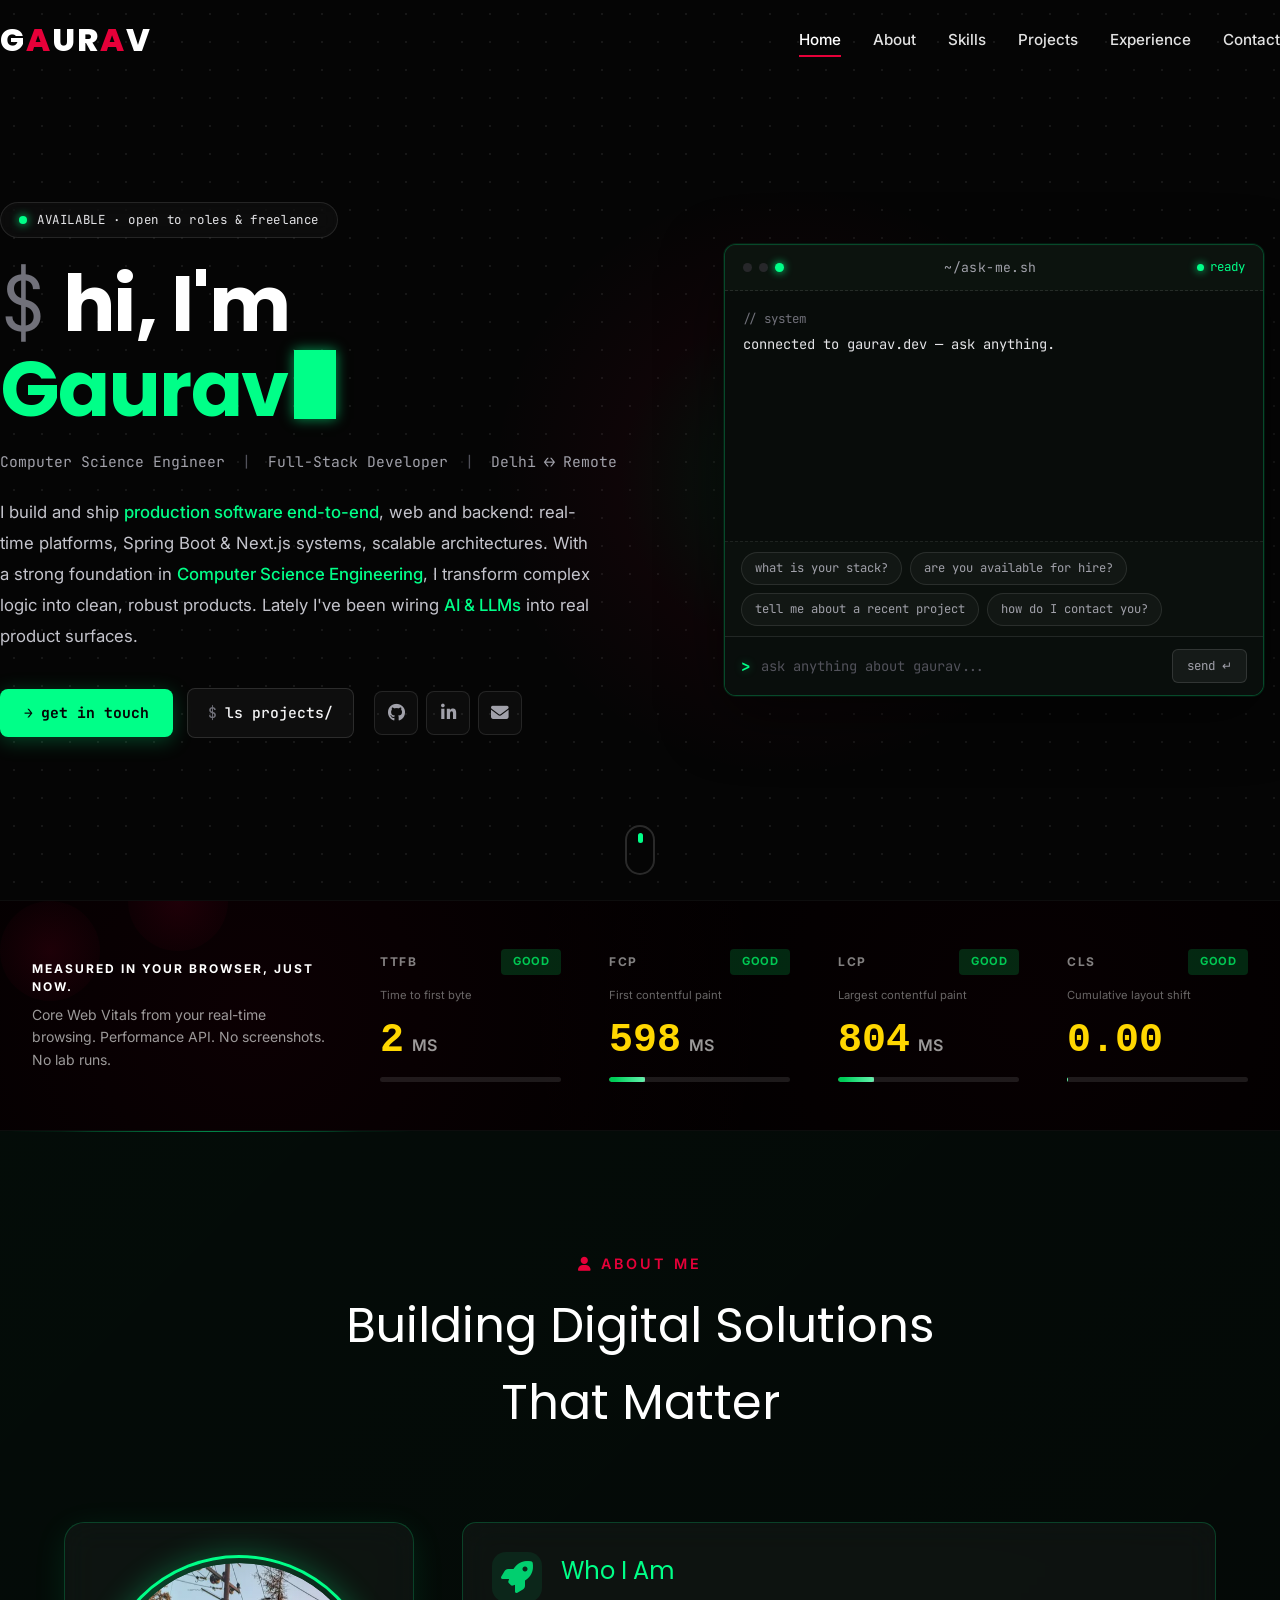
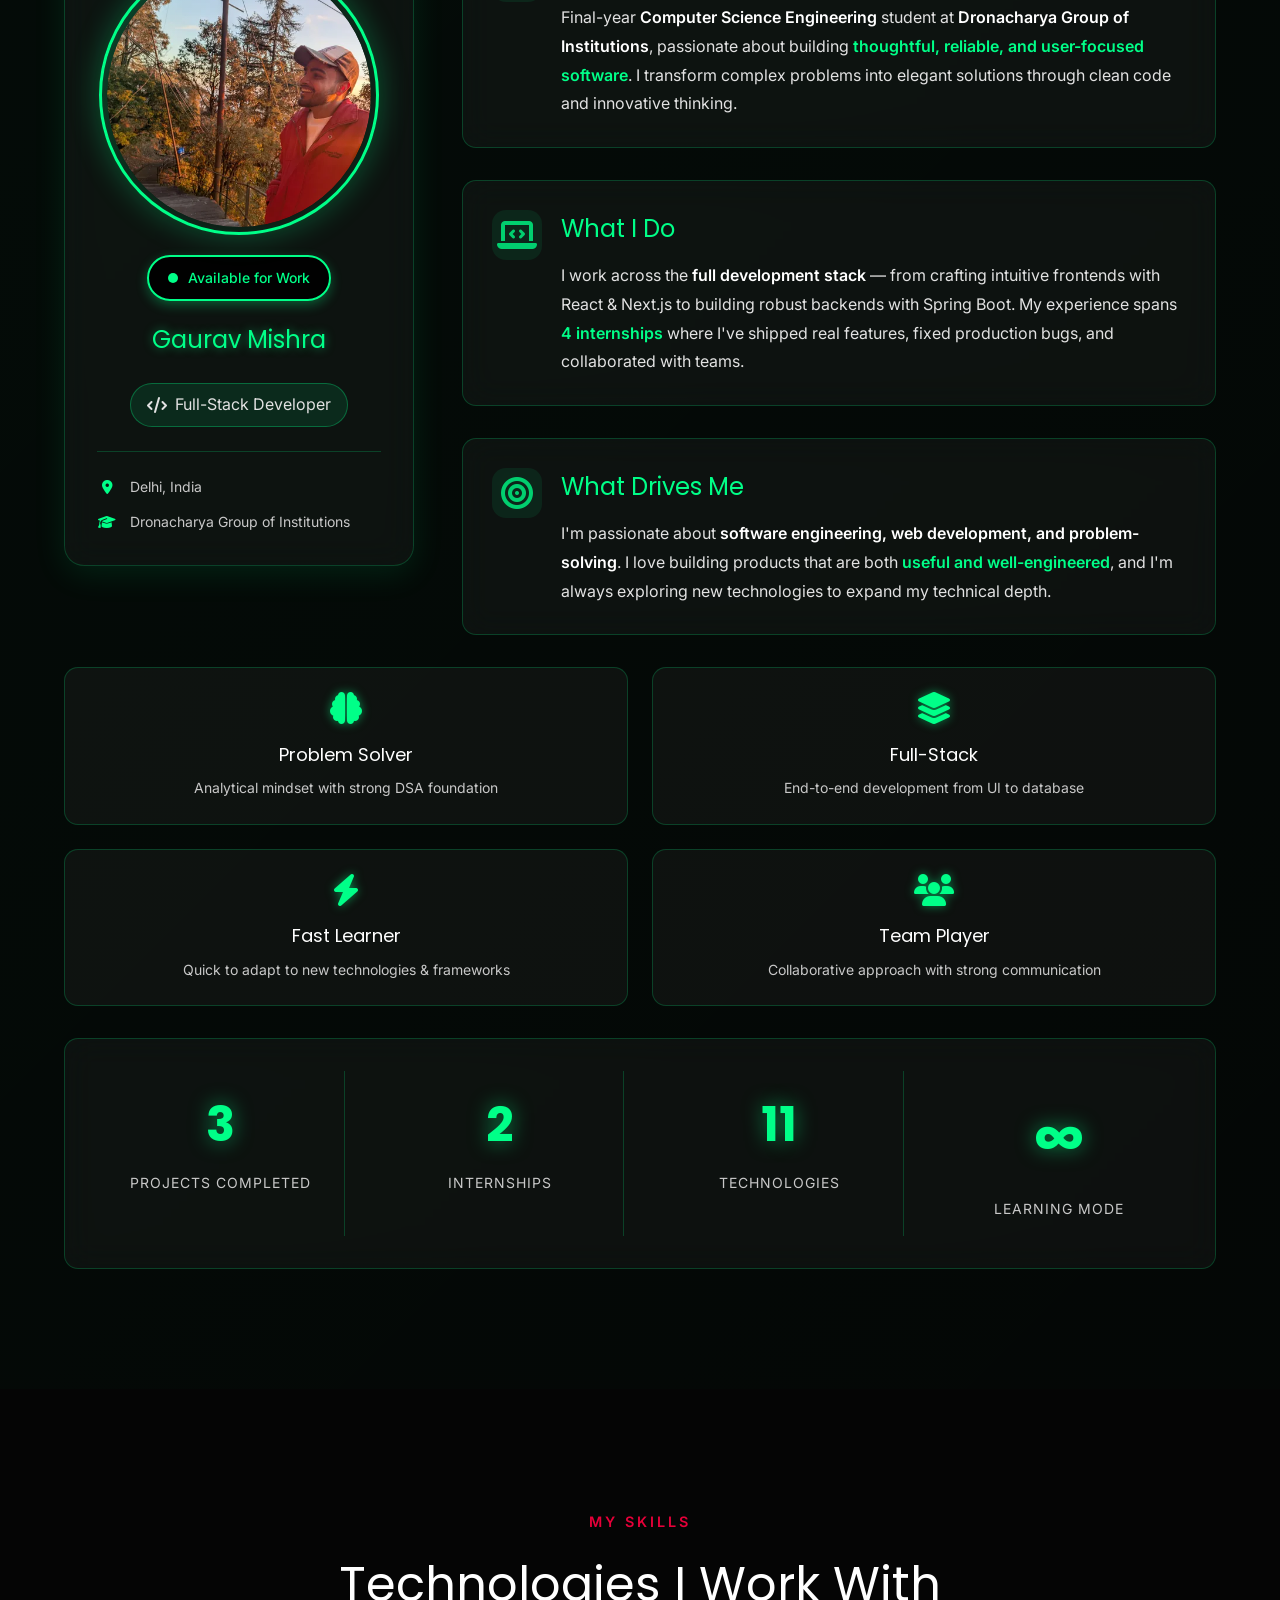
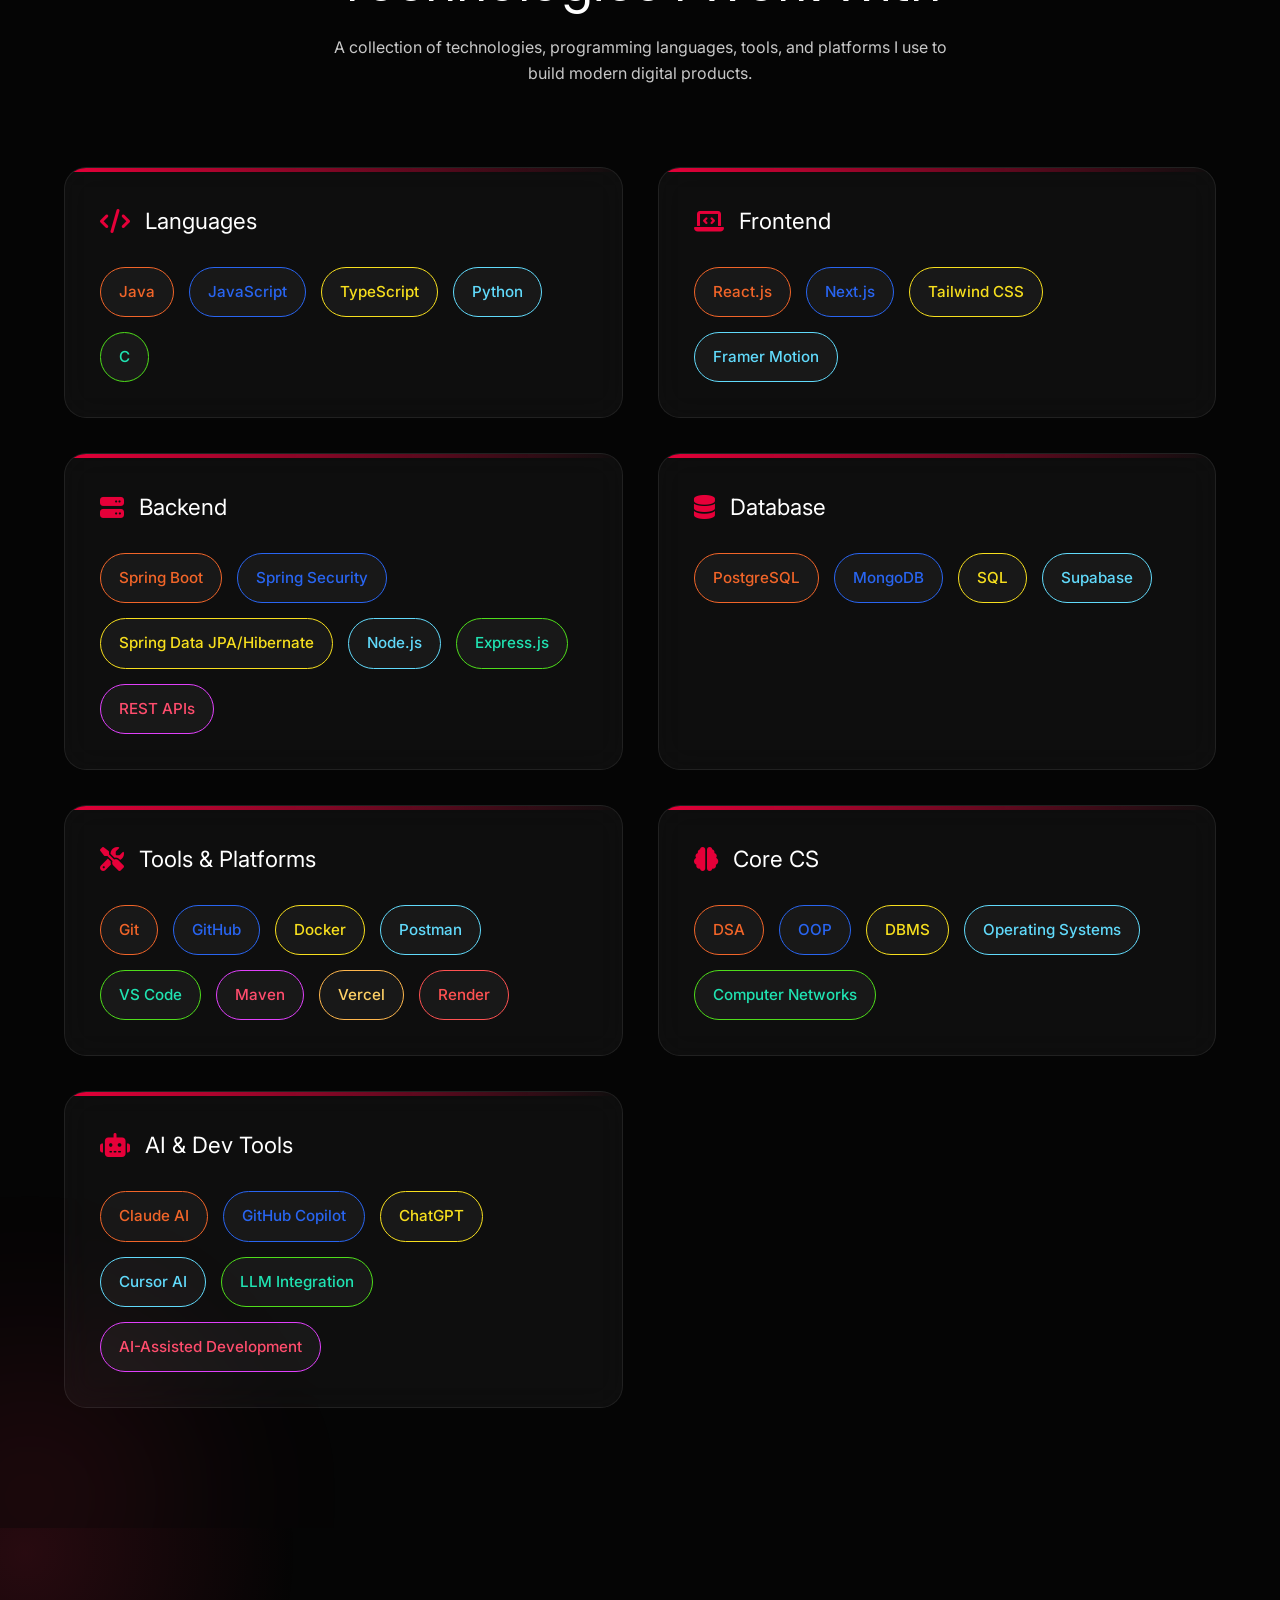
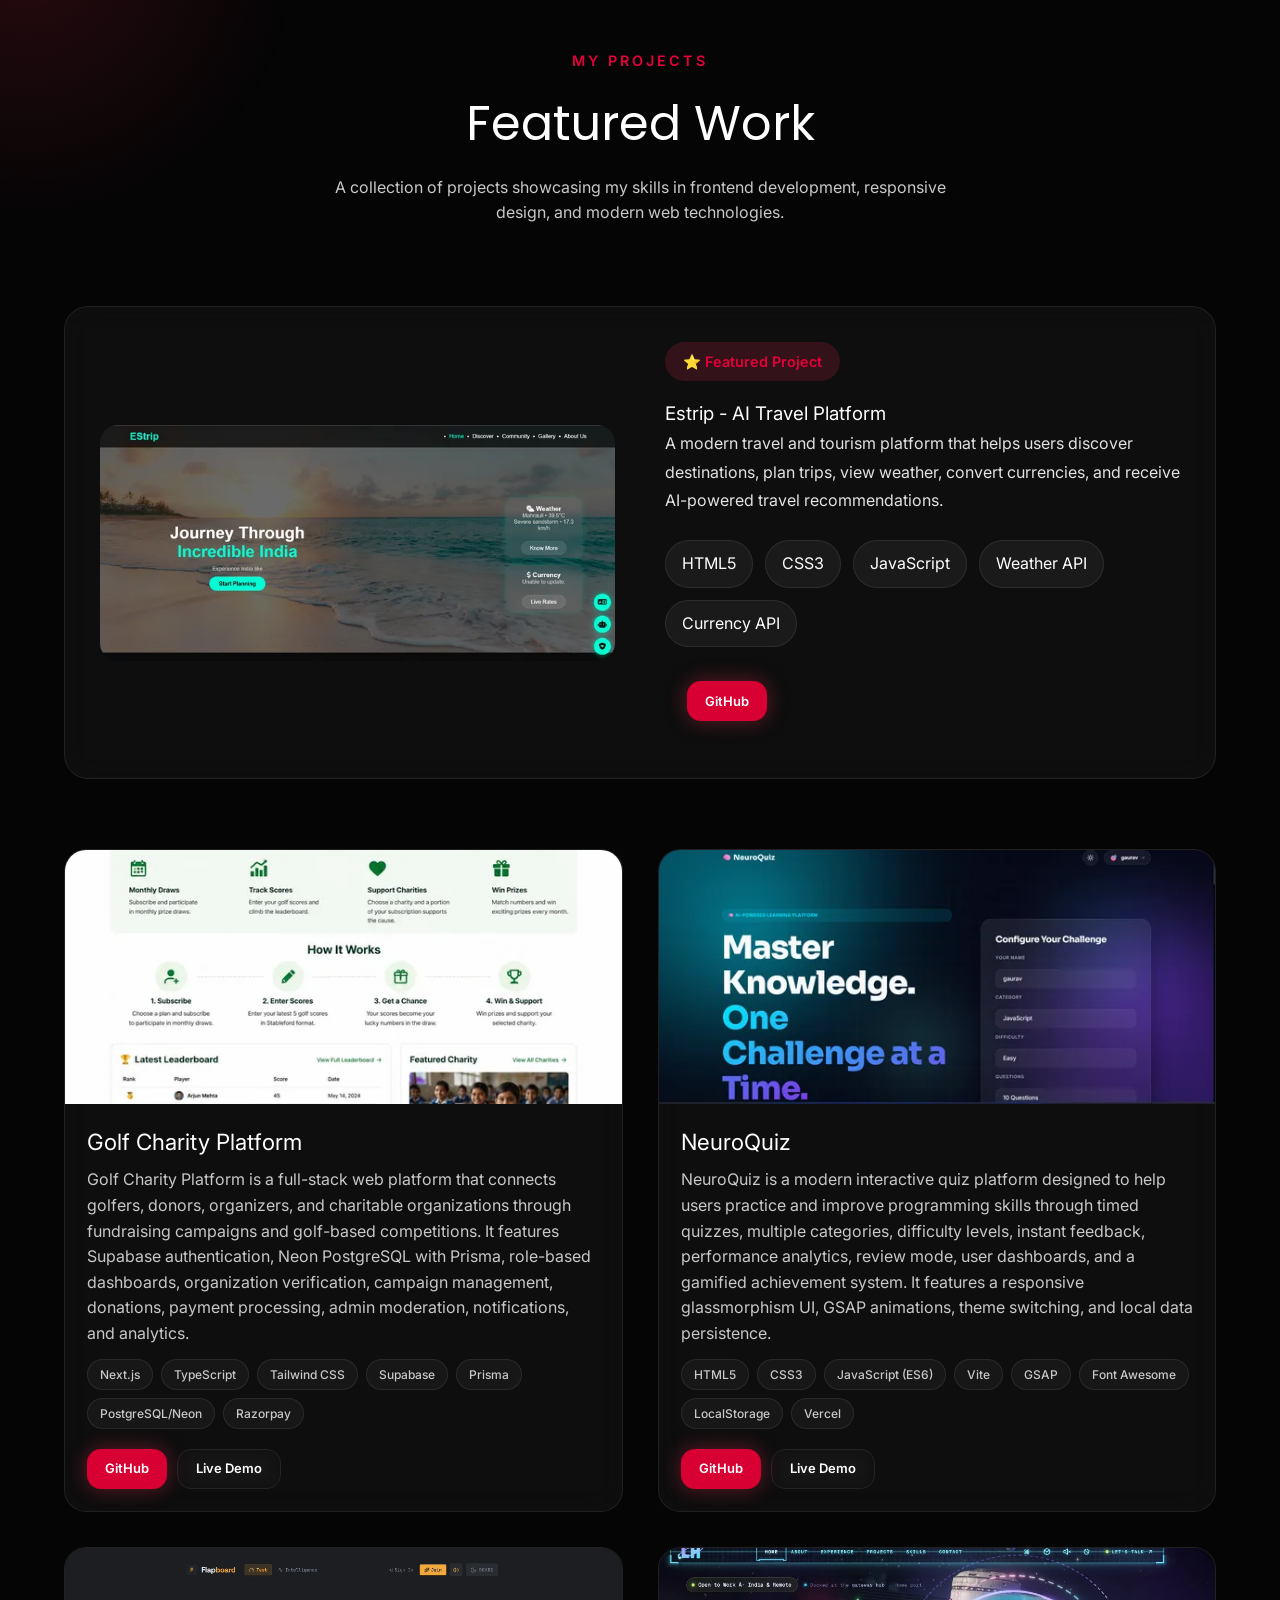
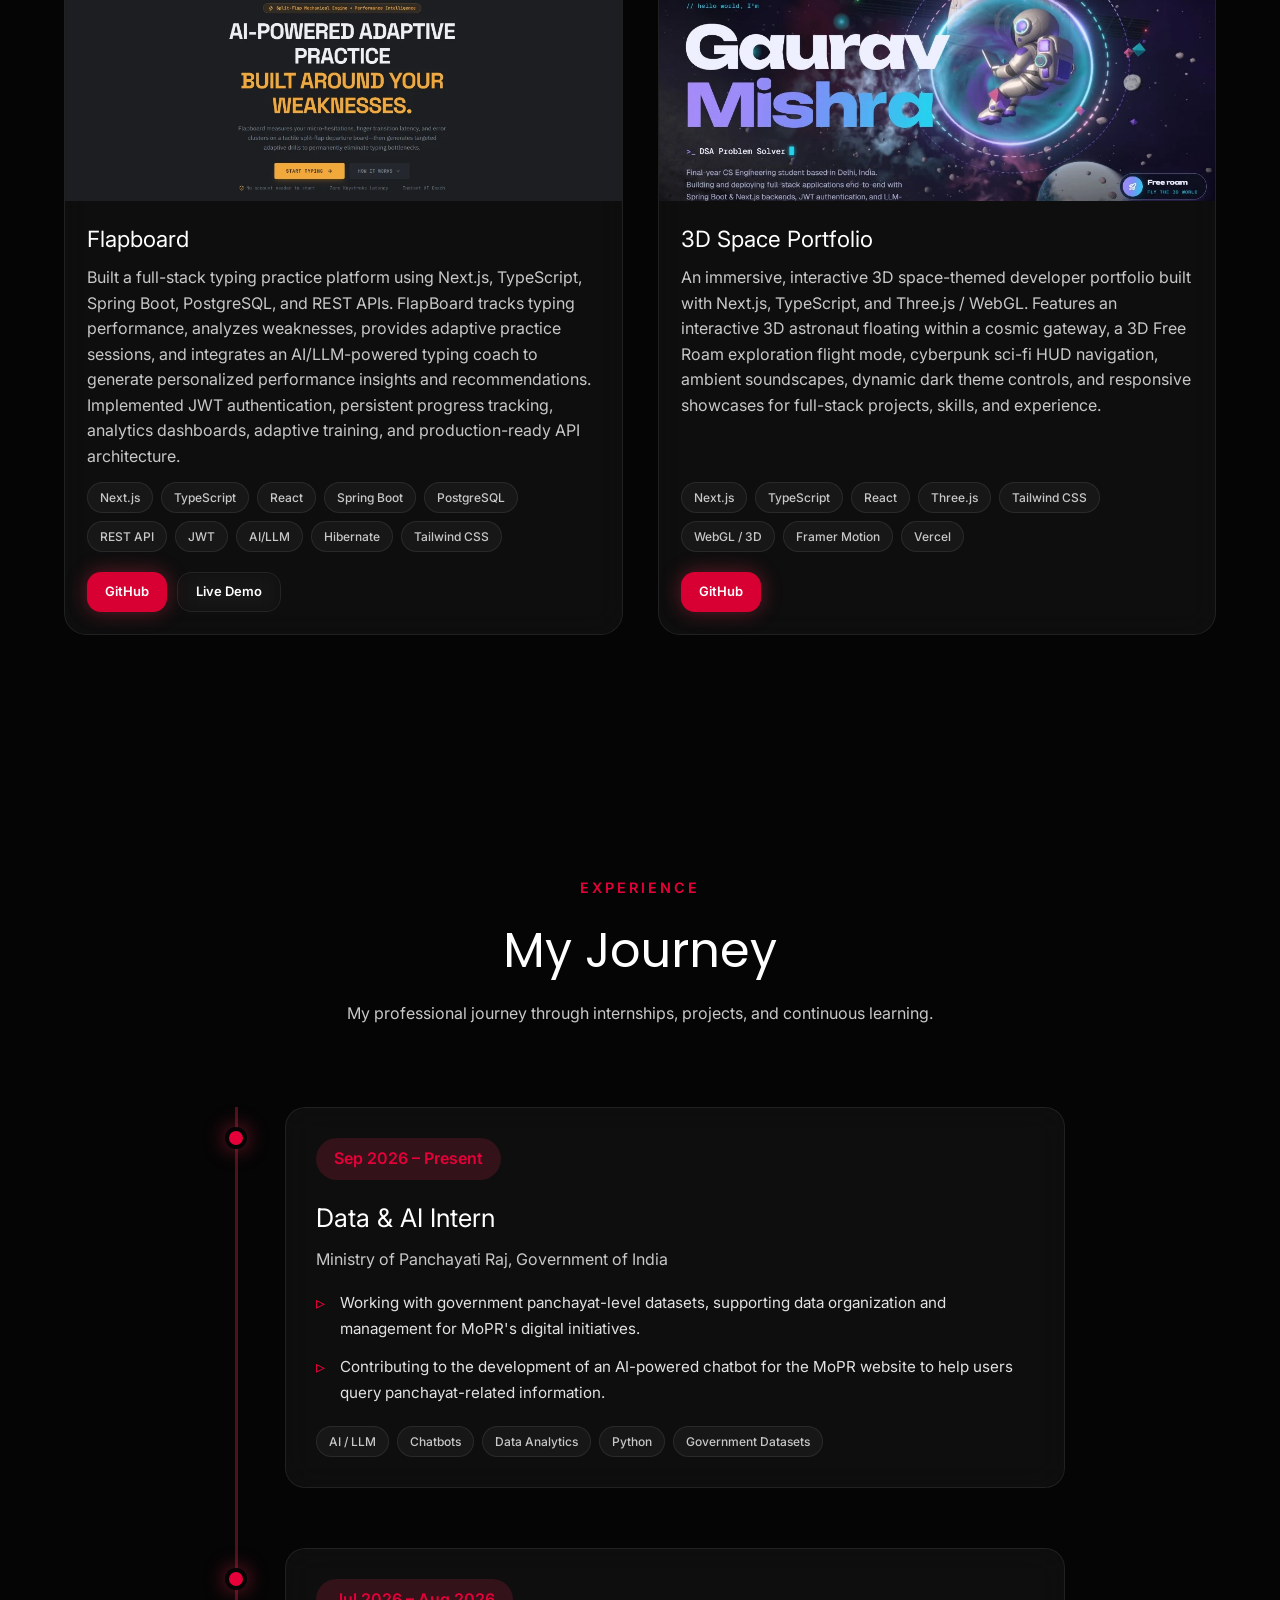
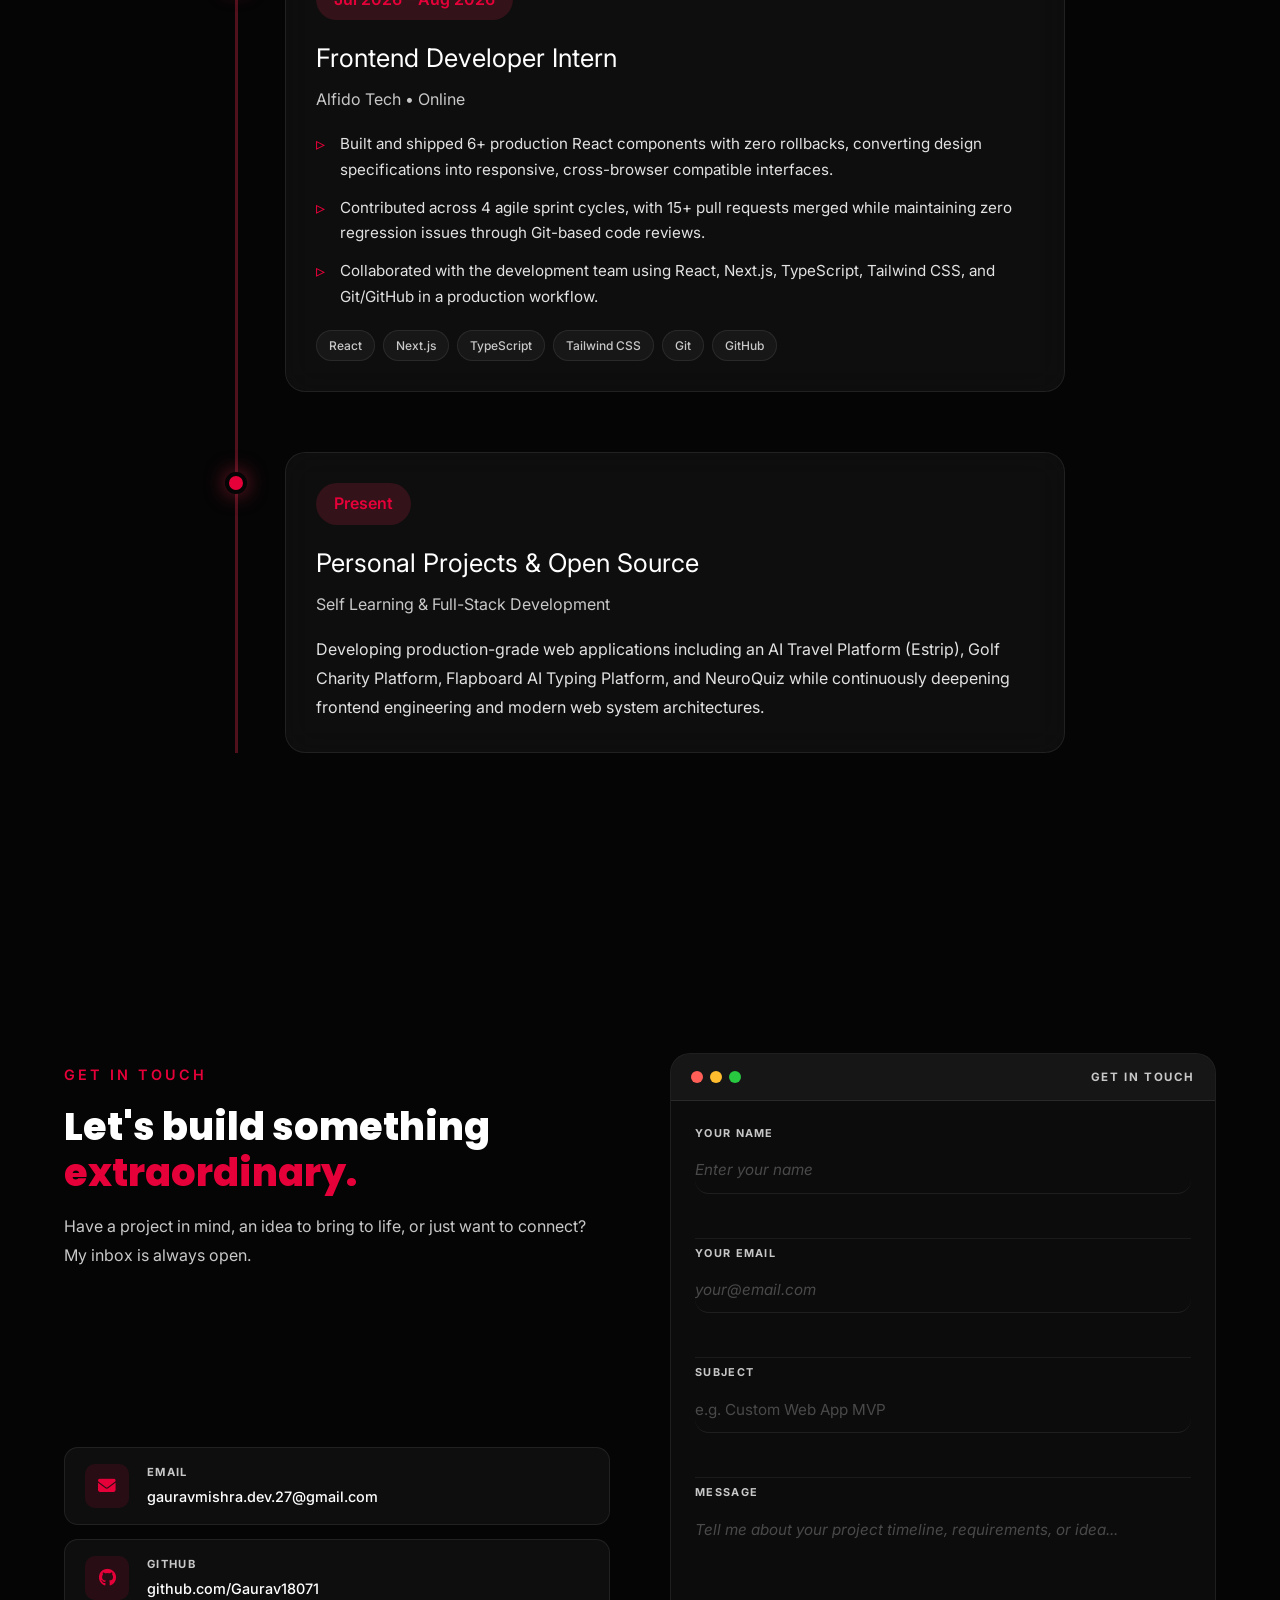
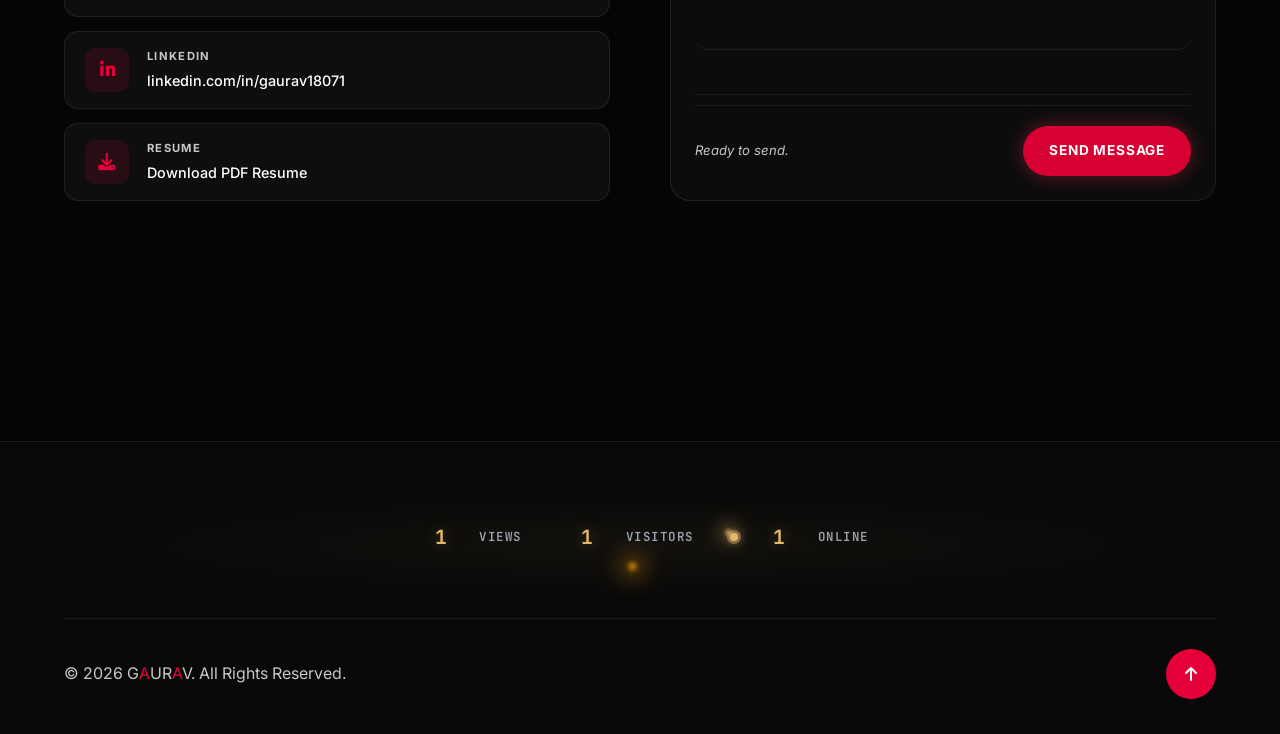
==== commit e829e982: "add modern green terminal styling and interactive components for about and hero sections" ====
--- a/index.html
+++ b/index.html
@@ -101,6 +101,7 @@
     =========================================== -->
 
     <link rel="stylesheet" href="css/bundle.css?v=1.2">
+    <link rel="stylesheet" href="css/about.css">
     <link rel="stylesheet" href="css/hero.css">
     <link rel="stylesheet" href="css/contact.css">
     <link rel="stylesheet" href="css/performance-section.css">
@@ -430,142 +431,158 @@
             <div class="container">
 
                 <div class="section-header">
-
                     <span class="section-subtitle">
-                        About Me
+                        <i class="fas fa-user"></i> About Me
                     </span>
-
                     <h2 class="section-title">
-                        Passionate About Building Digital Experiences
+                        Building <span class="gradient-text">Digital Solutions</span><br/>That Matter
                     </h2>
-
-                    <p class="section-description">
-
-                        A Computer Science Engineering student with internship experience,
-                        passionate about creating modern web applications and continuously
-                        learning new technologies.
-
-                    </p>
-
-                </div>
-
-
-                <div class="about-container">
-
-                    <!-- Left -->
-
-                    <div class="about-image">
-
-                        <div class="about-image-wrapper">
-
-                            <picture>
-                                <source srcset="assets/gaurav2.webp" type="image/webp">
-                                <img src="assets/gaurav2.jpg" alt="Gaurav Mishra working on web development projects"
-                                    width="360" height="479" loading="lazy" decoding="async">
-                            </picture>
-
-                        </div>
-
-                    </div>
-
-
-                    <!-- Right -->
-
-                    <div class="about-content">
-
-                        <h3>
-                            Computer Science Engineer &amp; Software Developer
-                        </h3>
-
-                        <p>
-                            I'm <strong>Gaurav</strong>, a final-year Computer Science Engineering student passionate
-                            about building thoughtful, reliable, and user-focused software.
-                        </p>
-
-                        <p>
-                            I enjoy working across different layers of development—from creating intuitive interfaces
-                            and developing application logic to designing APIs, working with databases, and solving
-                            technical problems. My projects and internship experience have given me practical exposure
-                            to turning requirements into working software and improving it through testing, debugging,
-                            and iteration.
-                        </p>
-
-                        <p>
-                            I'm particularly interested in <strong>software engineering, web development, problem
-                                solving, and building products that are both useful and well-engineered</strong>. I'm
-                            continuously expanding my technical depth and looking for opportunities where I can learn,
-                            contribute, and grow as a software engineer.
-                        </p>
-
-                        <div class="about-highlights">
-
-                            <div class="highlight-item">
-                                <i class="fas fa-lightbulb"></i>
-                                <span>Problem Solving</span>
-                            </div>
-
-                            <div class="highlight-item">
+                </div>
+
+                <div class="about-grid">
+                    
+                    <!-- Profile Card -->
+                    <div class="about-profile-card">
+                        <div class="about-image-modern">
+                            <div class="image-frame">
+                                <picture>
+                                    <source srcset="assets/gaurav2.webp" type="image/webp">
+                                    <img src="assets/gaurav2.jpg" alt="Gaurav Mishra" width="360" height="479" loading="lazy" decoding="async">
+                                </picture>
+                                <div class="image-overlay"></div>
+                            </div>
+                        </div>
+
+                        <div class="status-badge">
+                            Available for Work
+                        </div>
+                        
+                        <div class="profile-info">
+                            <h3>Gaurav Mishra</h3>
+                            <p class="role-badge">
                                 <i class="fas fa-code"></i>
-                                <span>Clean Engineering</span>
-                            </div>
-
-                            <div class="highlight-item">
-                                <i class="fas fa-cubes"></i>
-                                <span>Product Thinking</span>
-                            </div>
-
-                            <div class="highlight-item">
-                                <i class="fas fa-book-open"></i>
-                                <span>Continuous Learning</span>
-                            </div>
-
-                        </div>
-
-                        <div class="about-stats">
-
-                            <div class="stat-card glass-card">
-
-                                <span class="stat-number" data-count="6" data-suffix="+">0+</span>
-
-                                <span>Projects</span>
-
-                            </div>
-
-                            <div class="stat-card glass-card">
-
-                                <span class="stat-number" data-count="4" data-suffix="">0</span>
-
-                                <span>Internships</span>
-
-                            </div>
-
-                            <div class="stat-card glass-card">
-
-                                <span class="stat-number" data-count="20" data-suffix="+">0+</span>
-
-                                <span>Technologies</span>
-
-                            </div>
-
-                            <div class="stat-card glass-card">
-
-                                <span class="stat-number stat-infinity">∞</span>
-
-                                <span>Always Learning</span>
-
-                            </div>
-
-                        </div>
-
-                    </div>
-
+                                Full-Stack Developer
+                            </p>
+                            <div class="quick-stats">
+                                <div class="quick-stat">
+                                    <i class="fas fa-map-marker-alt"></i>
+                                    <span>Delhi, India</span>
+                                </div>
+                                <div class="quick-stat">
+                                    <i class="fas fa-graduation-cap"></i>
+                                    <span>Dronacharya Group of Institutions</span>
+                                </div>
+                            </div>
+                        </div>
+                    </div>
+
+                    <!-- Bio Content -->
+                    <div class="about-bio">
+                        <div class="bio-section">
+                            <div class="bio-icon">
+                                <i class="fas fa-rocket"></i>
+                            </div>
+                            <div class="bio-content">
+                                <h4>Who I Am</h4>
+                                <p>
+                                    Final-year <strong>Computer Science Engineering</strong> student at <strong>Dronacharya Group of Institutions</strong>, 
+                                    passionate about building <span class="highlight-text">thoughtful, reliable, and user-focused software</span>. 
+                                    I transform complex problems into elegant solutions through clean code and innovative thinking.
+                                </p>
+                            </div>
+                        </div>
+
+                        <div class="bio-section">
+                            <div class="bio-icon">
+                                <i class="fas fa-laptop-code"></i>
+                            </div>
+                            <div class="bio-content">
+                                <h4>What I Do</h4>
+                                <p>
+                                    I work across the <strong>full development stack</strong> — from crafting intuitive frontends 
+                                    with React & Next.js to building robust backends with Spring Boot. My experience spans 
+                                    <span class="highlight-text">4 internships</span> where I've shipped real features, 
+                                    fixed production bugs, and collaborated with teams.
+                                </p>
+                            </div>
+                        </div>
+
+                        <div class="bio-section">
+                            <div class="bio-icon">
+                                <i class="fas fa-bullseye"></i>
+                            </div>
+                            <div class="bio-content">
+                                <h4>What Drives Me</h4>
+                                <p>
+                                    I'm passionate about <strong>software engineering, web development, and problem-solving</strong>. 
+                                    I love building products that are both <span class="highlight-text">useful and well-engineered</span>, 
+                                    and I'm always exploring new technologies to expand my technical depth.
+                                </p>
+                            </div>
+                        </div>
+                    </div>
+
+                </div>
+
+                <!-- Key Highlights -->
+                <div class="about-highlights-modern">
+                    <div class="highlight-card">
+                        <div class="highlight-icon">
+                            <i class="fas fa-brain"></i>
+                        </div>
+                        <h4>Problem Solver</h4>
+                        <p>Analytical mindset with strong DSA foundation</p>
+                    </div>
+
+                    <div class="highlight-card">
+                        <div class="highlight-icon">
+                            <i class="fas fa-layer-group"></i>
+                        </div>
+                        <h4>Full-Stack</h4>
+                        <p>End-to-end development from UI to database</p>
+                    </div>
+
+                    <div class="highlight-card">
+                        <div class="highlight-icon">
+                            <i class="fas fa-bolt"></i>
+                        </div>
+                        <h4>Fast Learner</h4>
+                        <p>Quick to adapt to new technologies & frameworks</p>
+                    </div>
+
+                    <div class="highlight-card">
+                        <div class="highlight-icon">
+                            <i class="fas fa-users"></i>
+                        </div>
+                        <h4>Team Player</h4>
+                        <p>Collaborative approach with strong communication</p>
+                    </div>
+                </div>
+
+                <!-- Stats -->
+                <div class="about-stats-modern">
+                    <div class="stat-item">
+                        <div class="stat-value" data-count="6">0</div>
+                        <div class="stat-label">Projects Completed</div>
+                    </div>
+                    <div class="stat-item">
+                        <div class="stat-value" data-count="4">0</div>
+                        <div class="stat-label">Internships</div>
+                    </div>
+                    <div class="stat-item">
+                        <div class="stat-value" data-count="20">0</div>
+                        <div class="stat-label">Technologies</div>
+                    </div>
+                    <div class="stat-item">
+                        <div class="stat-value-special">∞</div>
+                        <div class="stat-label">Learning Mode</div>
+                    </div>
                 </div>
 
             </div>
 
         </section>
 
-        <!-- Skills -->
         <!-- ==========================================
                 SKILLS SECTION
 ========================================== -->
@@ -765,6 +782,36 @@
                             <span class="skill-pill">Operating Systems</span>
 
                             <span class="skill-pill">Computer Networks</span>
+
+                        </div>
+
+                    </div>
+
+                    <!-- AI & Development Tools -->
+
+                    <div class="skill-card glass-card">
+
+                        <div class="card-title">
+
+                            <i class="fas fa-robot"></i>
+
+                            <h3>AI & Dev Tools</h3>
+
+                        </div>
+
+                        <div class="skill-tags">
+
+                            <span class="skill-pill">Claude AI</span>
+
+                            <span class="skill-pill">GitHub Copilot</span>
+
+                            <span class="skill-pill">ChatGPT</span>
+
+                            <span class="skill-pill">Cursor AI</span>
+
+                            <span class="skill-pill">LLM Integration</span>
+
+                            <span class="skill-pill">AI-Assisted Development</span>
 
                         </div>
 
@@ -990,28 +1037,39 @@
 
                     </article>
 
-                    <!-- Portfolio -->
+                    <!-- 3D Space Portfolio -->
 
                     <article class="project-card glass-card">
 
                         <div class="project-card__media">
                             <picture>
                                 <source srcset="assets/portfolio.webp" type="image/webp">
-                                <img src="assets/portfolio.jpg" alt="Developer portfolio website screenshot"
-                                    width="1200" height="551" loading="lazy" decoding="async">
+                                <img src="assets/portfolio.jpg" alt="3D Space Developer Portfolio website screenshot"
+                                    width="1024" height="508" loading="lazy" decoding="async">
                             </picture>
                         </div>
 
-                        <h3>Developer Portfolio</h3>
+                        <h3>3D Space Portfolio</h3>
 
                         <p>
-                            Personal portfolio showcasing projects, skills, and experience.
+                            An immersive, interactive 3D space-themed developer portfolio built with Next.js, TypeScript, and Three.js / WebGL. Features an interactive 3D astronaut floating within a cosmic gateway, a 3D Free Roam exploration flight mode, cyberpunk sci-fi HUD navigation, ambient soundscapes, dynamic dark theme controls, and responsive showcases for full-stack projects, skills, and experience.
                         </p>
 
+                        <div class="tech-stack project-card-tech">
+                            <span>Next.js</span>
+                            <span>TypeScript</span>
+                            <span>React</span>
+                            <span>Three.js</span>
+                            <span>Tailwind CSS</span>
+                            <span>WebGL / 3D</span>
+                            <span>Framer Motion</span>
+                            <span>Vercel</span>
+                        </div>
+
                         <div class="project-card-buttons">
-                            <a href="https://github.com/Gaurav18071" target="_blank" rel="noopener noreferrer"
+                            <a href="https://github.com/Gaurav18071/Gaurav-portfolio-space" target="_blank" rel="noopener noreferrer"
                                 class="btn btn-primary"
-                                aria-label="View Developer Portfolio repository on GitHub">GitHub</a>
+                                aria-label="View 3D Space Portfolio repository on GitHub">GitHub</a>
                         </div>
 
                     </article>
@@ -1243,7 +1301,7 @@
 
                             </a>
 
-                            <a href="assets/Gaurav_Mishra_Resume.pdf"
+                            <a href="assets/Gaurav_Mishra_Resume_SDE.pdf"
                                 download="Gaurav_Mishra_Resume.pdf"
                                 target="_blank" rel="noopener noreferrer"
                                 class="contact-info-item" aria-label="Download Resume">
@@ -1457,11 +1515,11 @@
             <div class="footer-stats-wrap">
                 <div class="footer-stats-counter">
                     <div class="footer-stat-item">
-                        <span class="footer-stat-number" id="statViewsCount">8,907</span>
+                        <span class="footer-stat-number" id="statViewsCount">...</span>
                         <span class="footer-stat-label">VIEWS</span>
                     </div>
                     <div class="footer-stat-item">
-                        <span class="footer-stat-number" id="statVisitorsCount">3,042</span>
+                        <span class="footer-stat-number" id="statVisitorsCount">...</span>
                         <span class="footer-stat-label">VISITORS</span>
                     </div>
                     <div class="footer-stat-item">
@@ -1501,6 +1559,7 @@
     <script src="js/hero-terminal.js" defer></script>
     <script src="js/performance-section.js" defer></script>
     <script src="js/visitor-counter.js" defer></script>
+    <script src="js/about-stats.js" defer></script>
 
 
 
--- a/css/about.css
+++ b/css/about.css
@@ -0,0 +1,516 @@
+/* ==========================================
+   ABOUT SECTION - MODERN GREEN TERMINAL
+========================================== */
+
+.about {
+  padding: var(--section-padding) 0;
+  background: linear-gradient(
+    135deg,
+    rgba(0, 255, 136, 0.03),
+    rgba(0, 255, 136, 0.01)
+  );
+  position: relative;
+  overflow: hidden;
+}
+
+.about::before {
+  content: "";
+  position: absolute;
+  top: 0;
+  left: 0;
+  right: 0;
+  height: 1px;
+  background: linear-gradient(
+    90deg,
+    transparent,
+    rgba(0, 255, 136, 0.5),
+    transparent
+  );
+}
+
+/* ==========================================
+   MODERN GRID LAYOUT
+========================================== */
+
+.about-grid {
+  max-width: 1400px;
+  margin: 0 auto;
+  display: grid;
+  grid-template-columns: 350px 1fr;
+  gap: 3rem;
+  align-items: start;
+}
+
+/* ==========================================
+   PROFILE CARD
+========================================== */
+
+.about-profile-card {
+  background: var(--glass-bg);
+  border: 1px solid rgba(0, 255, 136, 0.2);
+  border-radius: var(--radius-lg);
+  padding: 2rem;
+  text-align: center;
+  position: sticky;
+  top: 100px;
+  backdrop-filter: var(--glass-blur);
+  box-shadow: 0 8px 32px rgba(0, 255, 136, 0.1);
+  transition: var(--transition-normal);
+}
+
+.about-profile-card:hover {
+  border-color: rgba(0, 255, 136, 0.4);
+  box-shadow: 0 12px 48px rgba(0, 255, 136, 0.2);
+  transform: translateY(-5px);
+}
+
+.about-image-modern {
+  position: relative;
+  width: 280px;
+  height: 280px;
+  margin: 0 auto 1.25rem;
+}
+
+.image-frame {
+  width: 100%;
+  height: 100%;
+  aspect-ratio: 1 / 1;
+  border-radius: 50%;
+  border: 3px solid #00ff88;
+  padding: 5px;
+  box-sizing: border-box;
+  background: linear-gradient(135deg, rgba(0, 255, 136, 0.1), transparent);
+  box-shadow: 0 0 30px rgba(0, 255, 136, 0.3),
+              inset 0 0 20px rgba(0, 255, 136, 0.1);
+  animation: pulse-border 3s ease-in-out infinite;
+  position: relative;
+  overflow: hidden;
+}
+
+@keyframes pulse-border {
+  0%, 100% {
+    box-shadow: 0 0 30px rgba(0, 255, 136, 0.3),
+                inset 0 0 20px rgba(0, 255, 136, 0.1);
+  }
+  50% {
+    box-shadow: 0 0 50px rgba(0, 255, 136, 0.5),
+                inset 0 0 30px rgba(0, 255, 136, 0.2);
+  }
+}
+
+.image-frame picture {
+  display: block;
+  width: 100%;
+  height: 100%;
+  border-radius: 50%;
+  overflow: hidden;
+}
+
+.image-frame img {
+  width: 100%;
+  height: 100%;
+  border-radius: 50%;
+  object-fit: cover;
+  object-position: center top;
+  display: block;
+}
+
+.image-overlay {
+  position: absolute;
+  top: 0;
+  left: 0;
+  width: 100%;
+  height: 100%;
+  background: linear-gradient(
+    135deg,
+    rgba(0, 255, 136, 0.1),
+    transparent 50%
+  );
+  border-radius: 50%;
+  pointer-events: none;
+}
+
+.status-badge {
+  background: rgba(0, 0, 0, 0.9);
+  border: 2px solid #00ff88;
+  border-radius: var(--radius-round);
+  padding: 0.6rem 1.2rem;
+  font-size: var(--fs-sm);
+  color: #00ff88;
+  display: inline-flex;
+  align-items: center;
+  justify-content: center;
+  gap: 0.6rem;
+  box-shadow: 0 4px 12px rgba(0, 255, 136, 0.3);
+  margin: 0 auto 1.25rem;
+  font-weight: var(--fw-medium);
+  width: fit-content;
+}
+
+.status-badge::before {
+  content: "";
+  width: 10px;
+  height: 10px;
+  background: #00ff88;
+  border-radius: 50%;
+  animation: pulse-dot 2s ease-in-out infinite;
+}
+
+@keyframes pulse-dot {
+  0%, 100% {
+    opacity: 1;
+    transform: scale(1);
+  }
+  50% {
+    opacity: 0.5;
+    transform: scale(1.2);
+  }
+}
+
+.profile-info h3 {
+  font-size: var(--fs-lg);
+  color: #00ff88;
+  margin-bottom: 0.5rem;
+  text-shadow: 0 0 10px rgba(0, 255, 136, 0.5);
+  font-family: var(--font-heading);
+}
+
+.profile-info p {
+  font-size: var(--fs-base);
+  color: var(--clr-text);
+  margin-bottom: 0;
+}
+
+.role-badge {
+  display: inline-flex;
+  align-items: center;
+  gap: 0.5rem;
+  padding: 0.5rem 1rem;
+  background: rgba(0, 255, 136, 0.1);
+  border: 1px solid rgba(0, 255, 136, 0.3);
+  border-radius: var(--radius-round);
+  margin: 1rem 0;
+  font-size: var(--fs-sm);
+  color: #00ff88;
+}
+
+.quick-stats {
+  display: flex;
+  flex-direction: column;
+  gap: 0.8rem;
+  margin-top: 1.5rem;
+  padding-top: 1.5rem;
+  border-top: 1px solid rgba(0, 255, 136, 0.2);
+}
+
+.quick-stat {
+  display: flex;
+  align-items: center;
+  gap: 0.8rem;
+  font-size: var(--fs-sm);
+  color: var(--clr-text-light);
+}
+
+.quick-stat i {
+  color: #00ff88;
+  width: 20px;
+  text-align: center;
+}
+
+/* ==========================================
+   BIO CONTENT
+========================================== */
+
+.about-bio {
+  display: flex;
+  flex-direction: column;
+  gap: 2rem;
+}
+
+.bio-section {
+  background: var(--glass-bg);
+  border: 1px solid rgba(0, 255, 136, 0.2);
+  border-radius: var(--radius-md);
+  padding: 1.8rem;
+  backdrop-filter: var(--glass-blur);
+  transition: var(--transition-normal);
+  position: relative;
+  overflow: hidden;
+  display: flex;
+  gap: 1.2rem;
+  align-items: flex-start;
+}
+
+.bio-section::before {
+  content: "";
+  position: absolute;
+  top: 0;
+  left: 0;
+  width: 4px;
+  height: 100%;
+  background: linear-gradient(180deg, #00ff88, transparent);
+  opacity: 0;
+  transition: var(--transition-normal);
+}
+
+.bio-section:hover {
+  border-color: rgba(0, 255, 136, 0.4);
+  transform: translateX(5px);
+  background: rgba(0, 255, 136, 0.05);
+}
+
+.bio-section:hover::before {
+  opacity: 1;
+}
+
+.bio-icon {
+  font-size: 2rem;
+  color: #00ff88;
+  opacity: 0.8;
+  flex-shrink: 0;
+  width: 50px;
+  height: 50px;
+  display: flex;
+  align-items: center;
+  justify-content: center;
+  background: rgba(0, 255, 136, 0.1);
+  border-radius: var(--radius-md);
+  transition: var(--transition-normal);
+}
+
+.bio-section:hover .bio-icon {
+  transform: scale(1.1);
+  opacity: 1;
+  box-shadow: 0 0 20px rgba(0, 255, 136, 0.3);
+}
+
+.bio-content {
+  flex: 1;
+}
+
+.bio-section h3,
+.bio-section h4 {
+  font-size: var(--fs-lg);
+  color: #00ff88;
+  margin-bottom: 0.8rem;
+  font-family: var(--font-heading);
+}
+
+.bio-section p {
+  font-size: var(--fs-base);
+  line-height: 1.8;
+  color: var(--clr-text);
+  margin: 0;
+}
+
+.bio-section strong {
+  color: var(--clr-white);
+  font-weight: var(--fw-semibold);
+}
+
+.highlight-text {
+  color: #00ff88;
+  font-weight: var(--fw-semibold);
+}
+
+/* ==========================================
+   HIGHLIGHTS SECTION
+========================================== */
+
+.about-highlights-modern {
+  display: grid;
+  grid-template-columns: repeat(2, 1fr);
+  gap: 1.5rem;
+  margin-top: 2rem;
+}
+
+.highlight-card {
+  background: var(--glass-bg);
+  border: 1px solid rgba(0, 255, 136, 0.2);
+  border-radius: var(--radius-md);
+  padding: 1.5rem;
+  text-align: center;
+  transition: var(--transition-normal);
+  cursor: default;
+}
+
+.highlight-card:hover {
+  background: rgba(0, 255, 136, 0.05);
+  border-color: rgba(0, 255, 136, 0.4);
+  transform: translateY(-5px);
+  box-shadow: 0 8px 24px rgba(0, 255, 136, 0.2);
+}
+
+.highlight-icon {
+  margin-bottom: 0.8rem;
+}
+
+.highlight-card i,
+.highlight-icon i {
+  font-size: 2rem;
+  color: #00ff88;
+  text-shadow: 0 0 10px rgba(0, 255, 136, 0.5);
+}
+
+.highlight-card h4 {
+  font-size: var(--fs-md);
+  color: var(--clr-white);
+  margin-bottom: 0.5rem;
+  font-family: var(--font-heading);
+}
+
+.highlight-card p {
+  font-size: var(--fs-sm);
+  color: var(--clr-text-light);
+  margin: 0;
+}
+
+/* ==========================================
+   STATS COUNTER
+========================================== */
+
+.about-stats-modern {
+  display: grid;
+  grid-template-columns: repeat(4, 1fr);
+  gap: 2rem;
+  margin-top: 2rem;
+  padding: 2rem;
+  background: var(--glass-bg);
+  border: 1px solid rgba(0, 255, 136, 0.2);
+  border-radius: var(--radius-md);
+  backdrop-filter: var(--glass-blur);
+}
+
+.stat-item {
+  text-align: center;
+  padding: 1rem;
+  border-right: 1px solid rgba(0, 255, 136, 0.2);
+  transition: var(--transition-normal);
+}
+
+.stat-item:last-child {
+  border-right: none;
+}
+
+.stat-item:hover {
+  transform: scale(1.05);
+}
+
+.stat-value,
+.stat-value-special {
+  font-size: var(--fs-2xl);
+  font-weight: var(--fw-bold);
+  color: #00ff88;
+  text-shadow: 0 0 20px rgba(0, 255, 136, 0.5);
+  display: block;
+  margin-bottom: 0.5rem;
+  font-family: var(--font-heading);
+}
+
+.stat-value-special {
+  font-size: var(--fs-3xl);
+}
+
+.stat-label {
+  font-size: var(--fs-sm);
+  color: var(--clr-text-light);
+  text-transform: uppercase;
+  letter-spacing: 1px;
+  font-family: var(--font-body);
+}
+
+/* ==========================================
+   RESPONSIVE DESIGN
+========================================== */
+
+@media (max-width: 1200px) {
+  .about-grid {
+    grid-template-columns: 300px 1fr;
+    gap: 2rem;
+  }
+  
+  .about-image-modern {
+    width: 260px;
+    height: 260px;
+  }
+}
+
+@media (max-width: 968px) {
+  .about-grid {
+    grid-template-columns: 1fr;
+    gap: 2.5rem;
+  }
+  
+  .about-profile-card {
+    position: relative;
+    top: 0;
+    max-width: 400px;
+    margin: 0 auto;
+  }
+  
+  .about-image-modern {
+    width: 240px;
+    height: 240px;
+  }
+  
+  .about-highlights-modern {
+    grid-template-columns: repeat(2, 1fr);
+  }
+  
+  .about-stats-modern {
+    grid-template-columns: repeat(2, 1fr);
+    gap: 1.5rem;
+  }
+  
+  .stat-item {
+    border-right: none;
+    padding-bottom: 0;
+  }
+}
+
+@media (max-width: 768px) {
+  .about-image-modern {
+    width: 220px;
+    height: 220px;
+  }
+  
+  .profile-info h3 {
+    font-size: 1.3rem;
+  }
+  
+  .bio-section {
+    flex-direction: column;
+    text-align: center;
+  }
+  
+  .bio-icon {
+    margin: 0 auto;
+  }
+  
+  .bio-section h3,
+  .bio-section h4 {
+    font-size: 1.2rem;
+  }
+  
+  .stat-value {
+    font-size: 2rem;
+  }
+  
+  .about-highlights-modern {
+    grid-template-columns: 1fr;
+  }
+  
+  .about-stats-modern {
+    grid-template-columns: 1fr;
+  }
+}
+
+@media (max-width: 480px) {
+  .about-profile-card {
+    padding: 1.5rem 1rem;
+  }
+  .about-image-modern {
+    width: 200px;
+    height: 200px;
+  }
+}
--- a/css/hero.css
+++ b/css/hero.css
@@ -555,3 +555,123 @@
         height: 180px;
     }
 }
+
+
+/* ==========================================
+   ENHANCED TERMINAL CHATBOT STYLING
+========================================== */
+
+/* Smooth message animations */
+.term-msg-row {
+    animation: terminalMessageSlide 0.3s ease-out;
+}
+
+@keyframes terminalMessageSlide {
+    from {
+        opacity: 0;
+        transform: translateX(-10px);
+    }
+    to {
+        opacity: 1;
+        transform: translateX(0);
+    }
+}
+
+/* Enhanced bot messages */
+.term-bot-text {
+    line-height: 1.6;
+    color: #d4d4d8;
+}
+
+/* Enhanced user messages */
+.term-user-text {
+    font-weight: 500;
+    color: #ffffff;
+}
+
+/* Input field focus enhancement */
+.term-cmd-input:focus {
+    outline: none;
+    background: rgba(255, 255, 255, 0.03);
+}
+
+/* Submit button enhancement */
+.term-submit-btn {
+    transition: all 0.2s ease;
+}
+
+.term-submit-btn:hover {
+    background: rgba(0, 255, 136, 0.15);
+    color: #00ff88;
+    transform: translateX(2px);
+}
+
+/* Quick chips enhancement */
+.term-chip {
+    transition: all 0.2s ease;
+    cursor: pointer;
+}
+
+.term-chip:hover {
+    background: rgba(255, 255, 255, 0.12);
+    border-color: #00ff88;
+    transform: translateY(-2px);
+    box-shadow: 0 4px 12px rgba(0, 255, 136, 0.2);
+}
+
+.term-chip:active {
+    transform: translateY(0);
+}
+
+/* Terminal window glow effect */
+.terminal-window {
+    box-shadow: 
+        0 20px 60px rgba(0, 0, 0, 0.5),
+        0 0 0 1px rgba(0, 255, 136, 0.1),
+        inset 0 1px 0 rgba(255, 255, 255, 0.05);
+}
+
+/* Live status pulse */
+.terminal-live-dot {
+    animation: statusPulse 2s ease-in-out infinite;
+}
+
+@keyframes statusPulse {
+    0%, 100% {
+        opacity: 1;
+        transform: scale(1);
+    }
+    50% {
+        opacity: 0.6;
+        transform: scale(0.9);
+    }
+}
+
+/* Scrollbar enhancement */
+.terminal-scroll-area::-webkit-scrollbar-thumb {
+    background: rgba(0, 255, 136, 0.3);
+    border-radius: 3px;
+}
+
+.terminal-scroll-area::-webkit-scrollbar-thumb:hover {
+    background: rgba(0, 255, 136, 0.5);
+}
+
+/* Input prompt glow */
+.term-prompt-arrow {
+    color: #00ff88;
+    text-shadow: 0 0 8px rgba(0, 255, 136, 0.4);
+}
+
+/* Bot prefix enhancement */
+.term-bot-prefix {
+    color: #00ff88;
+    font-weight: 600;
+}
+
+/* User prompt enhancement */
+.term-prompt-green {
+    color: #00ff88;
+    font-weight: 700;
+    text-shadow: 0 0 6px rgba(0, 255, 136, 0.3);
+}
--- a/css/visitor-counter.css
+++ b/css/visitor-counter.css
@@ -160,3 +160,26 @@
         font-size: 0.74rem;
     }
 }
+
+
+/* Loading state for counter */
+.footer-stat-number {
+    min-width: 60px;
+    display: inline-block;
+    text-align: center;
+}
+
+.footer-stat-number:empty::after,
+.footer-stat-number:contains('...')::after {
+    content: '';
+    animation: counterPulse 1.5s ease-in-out infinite;
+}
+
+@keyframes counterPulse {
+    0%, 100% {
+        opacity: 0.4;
+    }
+    50% {
+        opacity: 1;
+    }
+}
